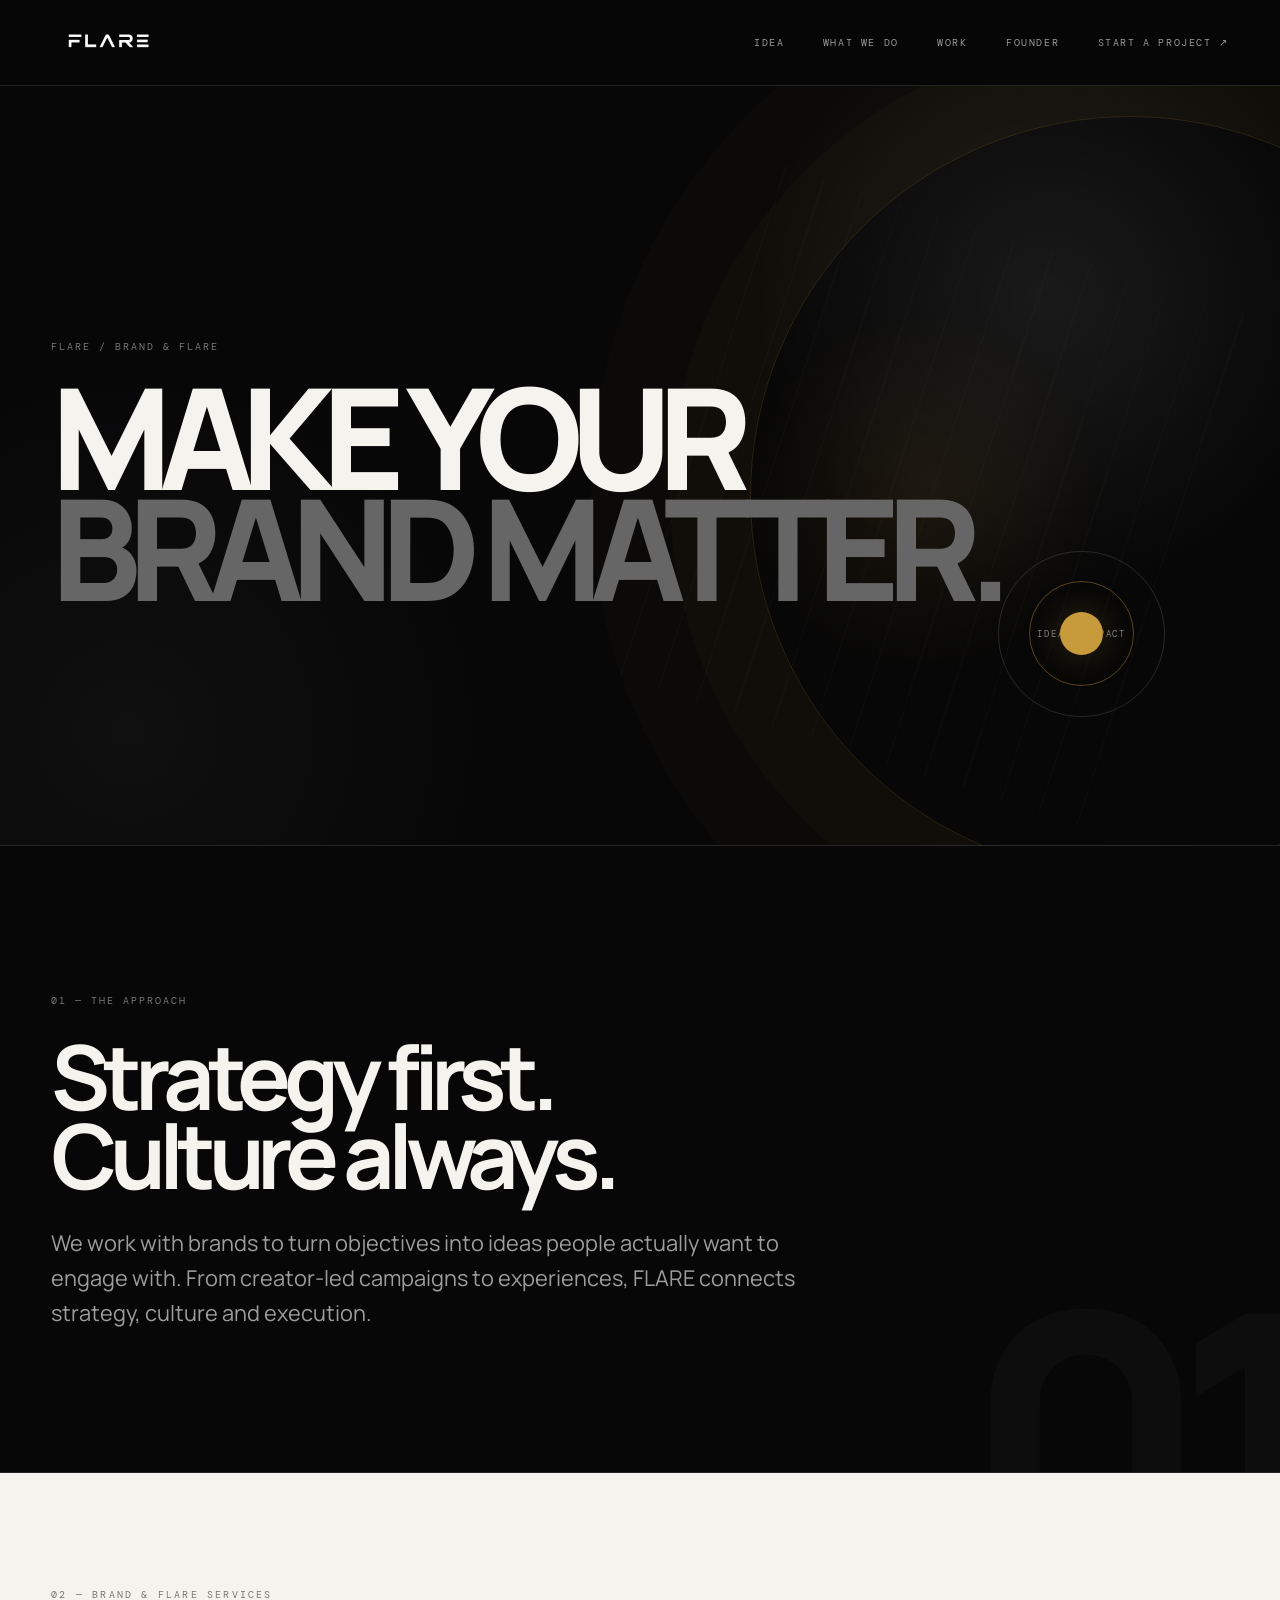
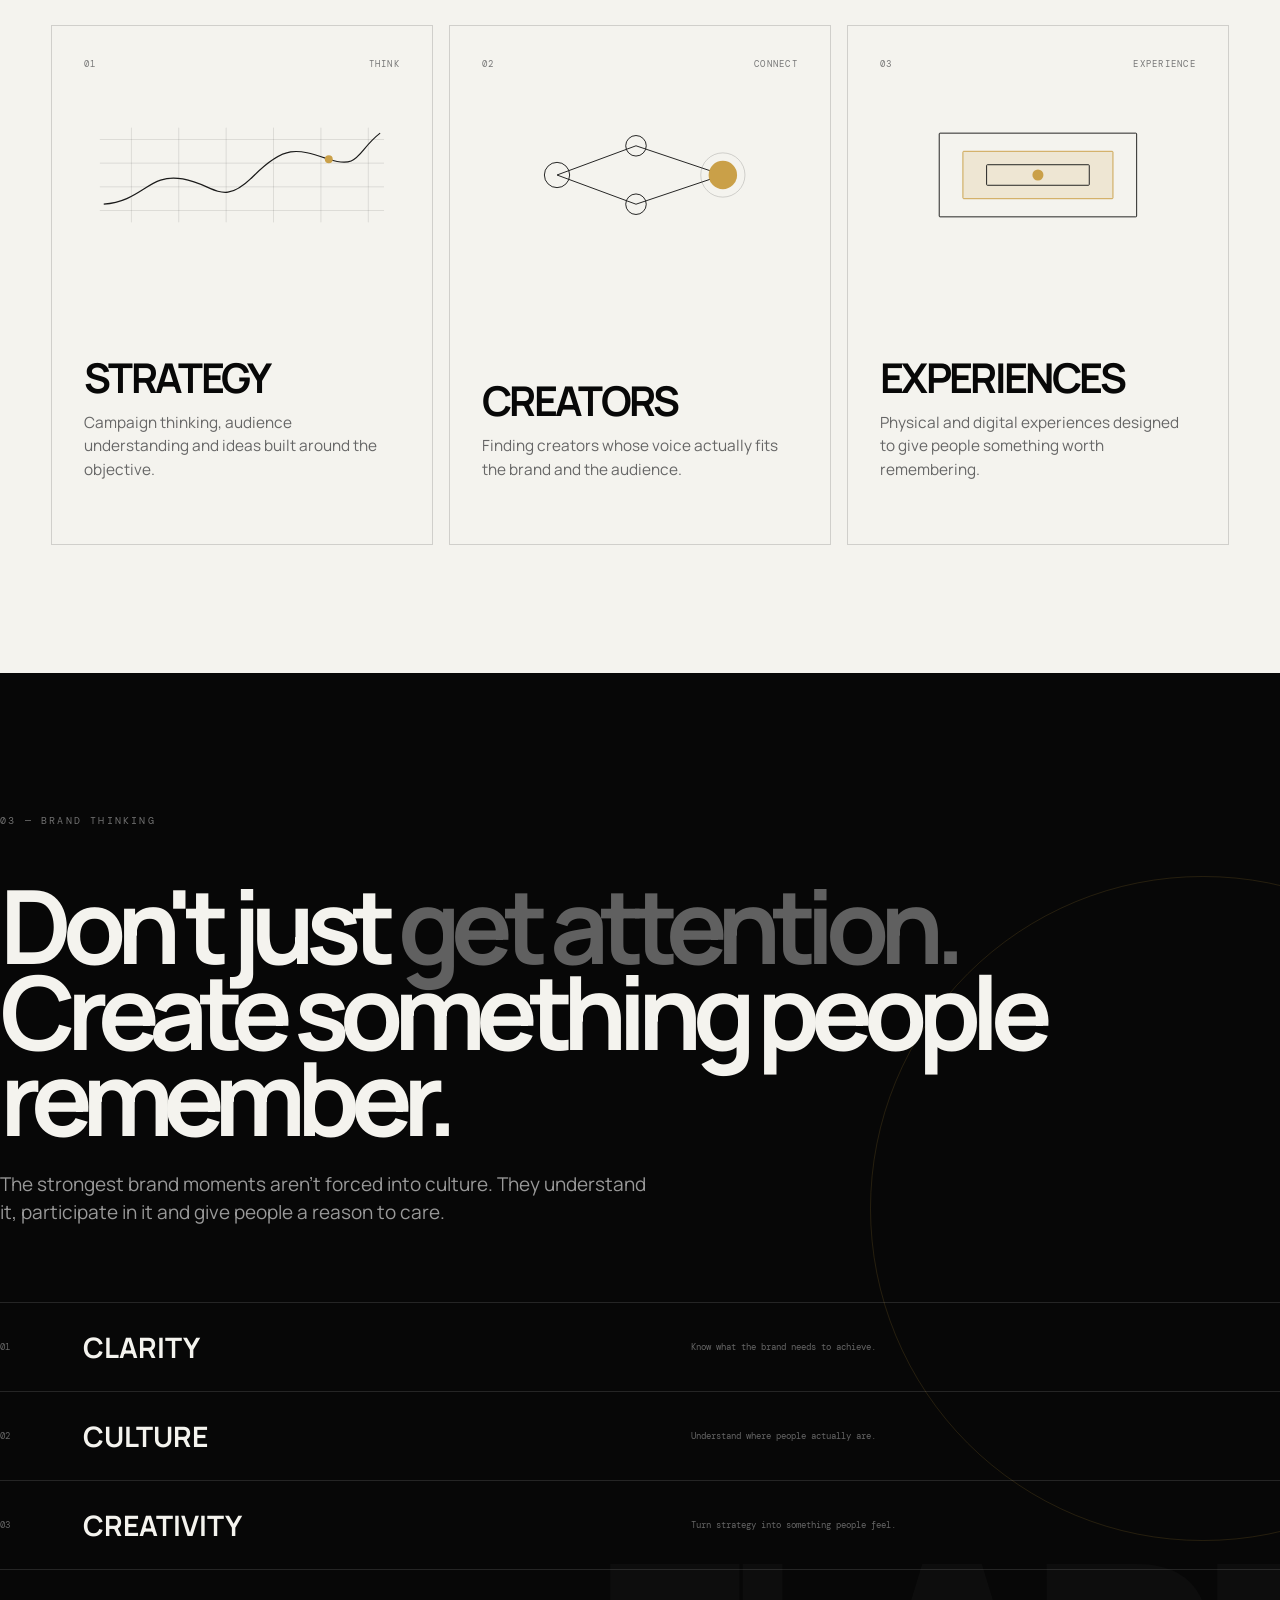
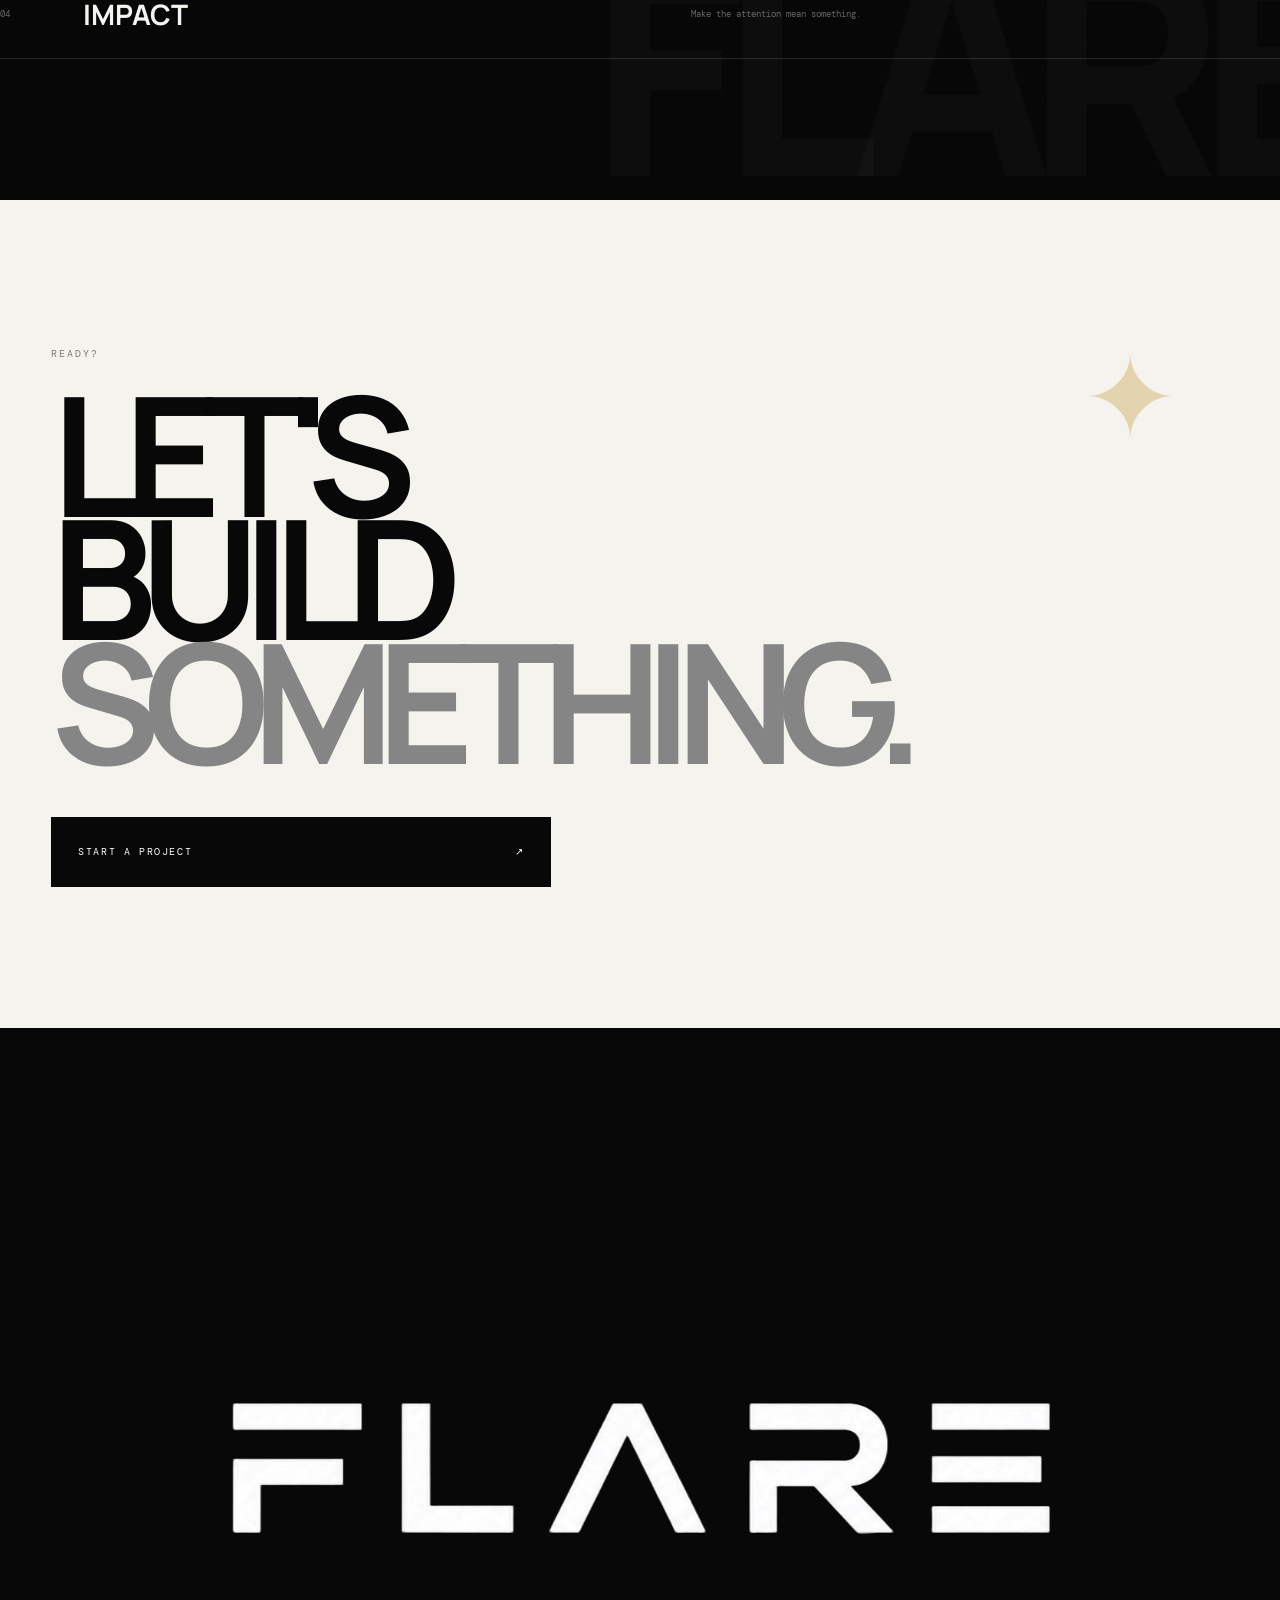
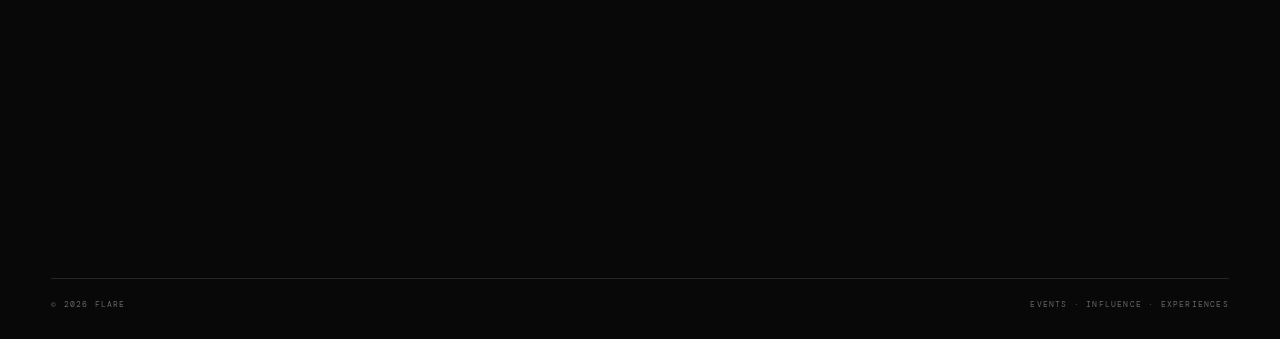
==== brand.html @ 60e5b83e "Update brand.html" ====
<!DOCTYPE html>
<html lang="en">

<head>

  <meta charset="UTF-8">

  <meta
    name="viewport"
    content="width=device-width, initial-scale=1.0, viewport-fit=cover"
  >

  <title>FLARE — Brand & FLARE Experiences</title>

  <meta
    name="description"
    content="FLARE creates brand strategy, creator partnerships and experiences that connect brands with people and culture."
  >

  <meta name="robots" content="index, follow">

  <meta
    name="theme-color"
    content="#080808"
  >

  <link
    rel="canonical"
    href="https://flareevents.in/brand.html"
  >

  <link
    rel="icon"
    type="image/png"
    href="favicon.png"
  >


  <!-- =========================
       FONTS
  ========================== -->

  <link
    rel="preconnect"
    href="https://fonts.googleapis.com"
  >

  <link
    rel="preconnect"
    href="https://fonts.gstatic.com"
    crossorigin
  >

  <link
    href="https://fonts.googleapis.com/css2?family=DM+Mono:wght@300;400;500&family=Manrope:wght@400;500;600;700;800&display=swap"
    rel="stylesheet"
  >

  <link
    rel="stylesheet"
    href="style.css"
  >


  <!-- =========================
       SEO / SOCIAL
  ========================== -->

  <meta
    property="og:type"
    content="website"
  >

  <meta
    property="og:url"
    content="https://flareevents.in/brand.html"
  >

  <meta
    property="og:title"
    content="FLARE — Brand & FLARE Experiences"
  >

  <meta
    property="og:description"
    content="FLARE creates brand strategy, creator partnerships and experiences that connect brands with people and culture."
  >

  <meta
    property="og:image"
    content="https://flareevents.in/social-share.jpeg"
  >

  <meta
    property="og:image:width"
    content="1200"
  >

  <meta
    property="og:image:height"
    content="630"
  >

  <meta
    property="og:site_name"
    content="FLARE"
  >

  <meta
    name="twitter:card"
    content="summary_large_image"
  >

  <meta
    name="twitter:title"
    content="FLARE — Brand & FLARE Experiences"
  >

  <meta
    name="twitter:description"
    content="FLARE creates brand strategy, creator partnerships and experiences that connect brands with people and culture."
  >

  <meta
    name="twitter:image"
    content="https://flareevents.in/social-share.jpeg"
  >


  <!-- =========================
       LOADER
  ========================== -->

  <style>

    .flare-page-loader {
      position: fixed;
      inset: 0;
      z-index: 999999;
      display: grid;
      place-items: center;
      background: #050505;
      pointer-events: none;
      animation:
        flareLoaderOut
        1s
        1.25s
        cubic-bezier(.77,0,.18,1)
        forwards;
    }

    .flare-page-loader img {
      width: min(430px,58vw);
      height: auto;
      display: block;
      opacity: 0;
      transform: translateY(24px) scale(.96);
      animation:
        flareLogoIn
        .8s
        .12s
        cubic-bezier(.2,.75,.2,1)
        forwards;
    }

    .flare-loader-line {
      position: absolute;
      left: 50%;
      bottom: 13%;
      width: min(260px,42vw);
      height: 1px;
      background: rgba(255,255,255,.12);
      overflow: hidden;
      transform: translateX(-50%);
    }

    .flare-loader-line::after {
      content: "";
      display: block;
      width: 100%;
      height: 100%;
      background: #c79a3b;
      transform: translateX(-100%);
      animation:
        flareLoaderLine
        1s
        .2s
        cubic-bezier(.7,0,.2,1)
        forwards;
    }

    @keyframes flareLogoIn {
      to {
        opacity: 1;
        transform: none;
      }
    }

    @keyframes flareLoaderLine {
      to {
        transform: translateX(0);
      }
    }

    @keyframes flareLoaderOut {
      to {
        transform: translateY(-100%);
        visibility: hidden;
      }
    }

  </style>


  <!-- =========================================================
       FLARE MASTER MOBILE MENU
       Same system as index.html
  ========================================================== -->

  <style>

    @media (max-width: 900px) {


      /* =========================
         HEADER
      ========================== */

      .site-header {

        height: 86px !important;

        padding:
          0 30px !important;

        background:
          rgba(5,5,5,.97) !important;

        border-bottom:
          1px solid rgba(255,255,255,.14) !important;

        z-index: 10000 !important;

      }


      .brand-logo {

        position: relative !important;

        z-index: 10002 !important;

      }


      .brand-logo img {

        width: 124px !important;

        height: auto !important;

        display: block !important;

      }


      /* =========================
         ROUND MENU BUTTON
      ========================== */

      .menu-button {

        position: relative !important;

        display: flex !important;

        width: 58px !important;

        height: 58px !important;

        min-width: 58px !important;

        min-height: 58px !important;

        padding: 0 !important;

        align-items: center !important;

        justify-content: center !important;

        border:
          1px solid rgba(255,255,255,.38) !important;

        border-radius: 50% !important;

        background: transparent !important;

        color: #fff !important;

        cursor: pointer !important;

        z-index: 10003 !important;

      }


      .menu-button span {

        position: absolute !important;

        left: 50% !important;

        top: 50% !important;

        width: 24px !important;

        height: 1px !important;

        margin: 0 !important;

        background: #f7f7f5 !important;

        transform:
          translate(-50%,-50%) !important;

        transition:
          transform .4s cubic-bezier(.77,0,.18,1),
          opacity .25s ease !important;

      }


      .menu-button span:first-child {

        margin-top: -4px !important;

      }


      .menu-button span:last-child {

        margin-top: 4px !important;

      }


      /* =========================
         MENU → X
      ========================== */

      .menu-button.active span:first-child {

        margin-top: 0 !important;

        transform:
          translate(-50%,-50%)
          rotate(45deg) !important;

      }


      .menu-button.active span:last-child {

        margin-top: 0 !important;

        transform:
          translate(-50%,-50%)
          rotate(-45deg) !important;

      }


      /* =========================
         FULL SCREEN MENU
      ========================== */

      .mobile-menu {

        position: fixed !important;

        inset: 0 !important;

        width: 100% !important;

        height: 100dvh !important;

        min-height: 100vh !important;

        display: block !important;

        visibility: hidden !important;

        opacity: 0 !important;

        pointer-events: none !important;

        background: #050505 !important;

        z-index: 9999 !important;

        overflow-y: auto !important;

        overflow-x: hidden !important;

        transform:
          translateY(-18px) !important;

        transition:
          opacity .45s ease,
          transform .55s cubic-bezier(.77,0,.18,1),
          visibility .45s ease !important;

      }


      .mobile-menu.active {

        visibility: visible !important;

        opacity: 1 !important;

        pointer-events: auto !important;

        transform: translateY(0) !important;

      }


      /* =========================
         MENU INNER
      ========================== */

      .mobile-menu-inner {

        position: relative !important;

        width: 100% !important;

        min-height: 100dvh !important;

        padding:
          155px
          30px
          36px !important;

        display: flex !important;

        flex-direction: column !important;

        box-sizing: border-box !important;

      }


      /* =========================
         MENU LABEL
      ========================== */

      .menu-label {

        display: block !important;

        margin-bottom: 52px !important;

        font-family:
          "DM Mono",
          monospace !important;

        font-size: 12px !important;

        font-weight: 400 !important;

        letter-spacing: .25em !important;

        text-transform: uppercase !important;

        color: #6e6e6b !important;

      }


      /* =========================
         MENU LINKS
      ========================== */

      .mobile-navigation {

        display: flex !important;

        flex-direction: column !important;

        width: 100% !important;

        margin: 0 !important;

        padding: 0 !important;

      }


      .mobile-navigation a {

        position: relative !important;

        width: 100% !important;

        min-height: 104px !important;

        padding:
          18px 0 !important;

        display: flex !important;

        align-items: center !important;

        justify-content: space-between !important;

        box-sizing: border-box !important;

        border-top:
          1px solid rgba(255,255,255,.12) !important;

        color: #f7f7f5 !important;

        text-decoration: none !important;

        overflow: hidden !important;

        opacity: 0;

        transform: translateY(25px);

      }


      .mobile-navigation a:last-child {

        border-bottom:
          1px solid rgba(255,255,255,.12) !important;

      }


      .mobile-navigation a span {

        display: block !important;

        max-width:
          calc(100% - 55px) !important;

        font-family:
          "Manrope",
          sans-serif !important;

        font-size:
          clamp(34px,9.5vw,54px) !important;

        line-height: .98 !important;

        font-weight: 500 !important;

        letter-spacing: -.055em !important;

        white-space: nowrap !important;

        color: #f4f4f2 !important;

        transition:
          transform .3s ease,
          color .3s ease !important;

      }


      .mobile-navigation a small {

        display: block !important;

        flex-shrink: 0 !important;

        margin-left: 15px !important;

        font-family:
          "DM Mono",
          monospace !important;

        font-size: 12px !important;

        letter-spacing: .12em !important;

        color: #656562 !important;

        transition:
          color .3s ease !important;

      }


      .mobile-navigation a:hover span {

        transform: translateX(8px);

      }


      .mobile-navigation a:hover small {

        color: #c79a3b !important;

      }


      /* =========================
         STAGGER
      ========================== */

      .mobile-menu.active
      .mobile-navigation a {

        opacity: 1;

        transform: none;

      }


      .mobile-menu.active
      .mobile-navigation a:nth-child(1) {

        transition:
          opacity .45s .08s ease,
          transform .55s .08s cubic-bezier(.2,.8,.2,1);

      }


      .mobile-menu.active
      .mobile-navigation a:nth-child(2) {

        transition:
          opacity .45s .13s ease,
          transform .55s .13s cubic-bezier(.2,.8,.2,1);

      }


      .mobile-menu.active
      .mobile-navigation a:nth-child(3) {

        transition:
          opacity .45s .18s ease,
          transform .55s .18s cubic-bezier(.2,.8,.2,1);

      }


      .mobile-menu.active
      .mobile-navigation a:nth-child(4) {

        transition:
          opacity .45s .23s ease,
          transform .55s .23s cubic-bezier(.2,.8,.2,1);

      }


      .mobile-menu.active
      .mobile-navigation a:nth-child(5) {

        transition:
          opacity .45s .28s ease,
          transform .55s .28s cubic-bezier(.2,.8,.2,1);

      }


      /* =========================
         SOCIALS
      ========================== */

      .menu-socials {

        margin-top: auto !important;

        padding-top: 48px !important;

        display: flex !important;

        flex-wrap: wrap !important;

        gap: 28px !important;

        animation: none;

      }


      .mobile-menu.active .menu-socials {

        animation:
          menuSocialIn
          .6s
          .38s
          cubic-bezier(.2,.8,.2,1)
          both;

      }


      .menu-socials a {

        font-family:
          "DM Mono",
          monospace !important;

        font-size: 11px !important;

        line-height: 1 !important;

        letter-spacing: .18em !important;

        text-transform: uppercase !important;

        color: #777773 !important;

        text-decoration: none !important;

      }


      .menu-socials a:hover {

        color: #f7f7f5 !important;

      }


      /* =========================
         BODY LOCK
      ========================== */

      body.menu-open {

        overflow: hidden !important;

        touch-action: none !important;

      }


      @keyframes menuSocialIn {

        from {

          opacity: 0;

          transform: translateY(15px);

        }

        to {

          opacity: 1;

          transform: none;

        }

      }

    }


    /* =========================
       SMALL PHONES
    ========================== */

    @media (max-width: 600px) {

      .site-header {

        height: 82px !important;

        padding:
          0 22px !important;

      }


      .brand-logo img {

        width: 112px !important;

      }


      .menu-button {

        width: 54px !important;

        height: 54px !important;

        min-width: 54px !important;

        min-height: 54px !important;

      }


      .mobile-menu-inner {

        padding:
          137px
          22px
          28px !important;

      }


      .menu-label {

        margin-bottom: 38px !important;

        font-size: 10px !important;

        letter-spacing: .22em !important;

      }


      .mobile-navigation a {

        min-height: 91px !important;

        padding:
          15px 0 !important;

      }


      .mobile-navigation a span {

        font-size:
          clamp(30px,8.9vw,43px) !important;

        letter-spacing: -.06em !important;

      }


      .mobile-navigation a small {

        font-size: 10px !important;

      }


      .menu-socials {

        gap: 20px !important;

        padding-top: 36px !important;

      }


      .menu-socials a {

        font-size: 9px !important;

        letter-spacing: .14em !important;

      }

    }


    /* =========================
       VERY SMALL PHONES
    ========================== */

    @media (max-width: 380px) {

      .mobile-menu-inner {

        padding-top: 125px !important;

      }


      .menu-label {

        margin-bottom: 28px !important;

      }


      .mobile-navigation a {

        min-height: 80px !important;

      }


      .mobile-navigation a span {

        font-size: 29px !important;

      }

    }

  </style>


  <!-- =========================
       BRAND PAGE GRAPHICS
  ========================== -->

  <style>

    .brand-page {

      --brand-gold: #c79a3b;
      --brand-paper: #f3f2ee;
      --brand-ink: #080808;

    }


    .brand-page .page-hero {

      position: relative;

      min-height:
        min(760px,calc(100vh - 92px));

      display: flex;

      flex-direction: column;

      justify-content: center;

      overflow: hidden;

      isolation: isolate;

    }


    .brand-page .page-hero::before {

      content: "";

      position: absolute;

      width:
        min(62vw,760px);

      height:
        min(62vw,760px);

      right: -18%;

      top: 4%;

      border:
        1px solid rgba(199,154,59,.18);

      border-radius: 50%;

      box-shadow:
        0 0 0 80px rgba(199,154,59,.025),
        0 0 0 160px rgba(199,154,59,.018);

      animation:
        brandOrbit
        14s
        linear
        infinite;

      z-index: -2;

    }


    .brand-page .page-hero::after {

      content: "";

      position: absolute;

      width: 42vw;

      height: 42vw;

      right: 7%;

      top: 18%;

      background:
        radial-gradient(
          circle at 50% 50%,
          rgba(199,154,59,.14),
          transparent 48%
        ),
        repeating-linear-gradient(
          90deg,
          transparent 0 38px,
          rgba(255,255,255,.025) 39px 40px
        );

      opacity: .7;

      transform: rotate(18deg);

      z-index: -3;

    }


    .brand-page .page-hero h1 {

      position: relative;

      z-index: 2;

      max-width: 12ch;

    }


    .brand-hero-mark {

      position: absolute;

      right:
        clamp(35px,9vw,150px);

      bottom:
        clamp(55px,10vw,130px);

      width:
        clamp(110px,13vw,190px);

      aspect-ratio: 1;

      display: grid;

      place-items: center;

      border:
        1px solid rgba(255,255,255,.13);

      border-radius: 50%;

      color:
        rgba(255,255,255,.48);

      font-family:
        "DM Mono",
        monospace;

      font-size: 9px;

      letter-spacing: .2em;

      text-transform: uppercase;

      animation:
        brandFloat
        5s
        ease-in-out
        infinite;

    }


    .brand-hero-mark::before,
    .brand-hero-mark::after {

      content: "";

      position: absolute;

      border:
        1px solid rgba(199,154,59,.42);

      border-radius: 50%;

    }


    .brand-hero-mark::before {

      inset: 18%;

    }


    .brand-hero-mark::after {

      inset: 37%;

      background:
        var(--brand-gold);

      border: 0;

      box-shadow:
        0 0 35px rgba(199,154,59,.25);

    }


    .brand-page .page-copy {

      position: relative;

      overflow: hidden;

    }


    .brand-page .page-copy::after {

      content: "01";

      position: absolute;

      right: -2vw;

      bottom: -7vw;

      font-size:
        clamp(180px,28vw,430px);

      line-height: .7;

      font-weight: 800;

      letter-spacing: -.09em;

      color:
        rgba(255,255,255,.025);

      pointer-events: none;

    }


    .brand-page .service-cards {

      align-items: stretch;

    }


    .brand-page .service-card {

      min-width: 0;

      min-height: 520px;

      overflow: hidden;

      container-type: inline-size;

      isolation: isolate;

      transition:
        transform .55s cubic-bezier(.2,.75,.2,1),
        box-shadow .55s ease;

    }


    .brand-page .service-card:hover {

      box-shadow:
        0 24px 60px rgba(0,0,0,.08);

    }


    .brand-page .service-card h3 {

      margin-top: auto;

      margin-bottom: 15px;

      max-width: 100%;

      font-size:
        clamp(2rem,13cqw,3.6rem);

      line-height: .9;

      letter-spacing: -.065em;

      white-space: nowrap;

    }


    .brand-page .service-card p {

      max-width: 34rem;

    }


    .service-art {

      position: relative;

      height: 150px;

      margin: 30px 0 20px;

      display: flex;

      align-items: center;

      justify-content: center;

      opacity: .92;

      transition:
        transform .6s cubic-bezier(.2,.75,.2,1);

    }


    .service-card:hover .service-art {

      transform:
        translateY(-7px)
        scale(1.03);

    }


    .service-art svg {

      width: 100%;

      height: 100%;

      overflow: visible;

    }


    .strategy-graphic .line {

      fill: none;

      stroke: currentColor;

      stroke-width: 1.2;

      vector-effect:
        non-scaling-stroke;

    }


    .strategy-graphic .accent {

      fill:
        var(--brand-gold);

      stroke: none;

    }


    .strategy-graphic .grid {

      stroke:
        rgba(0,0,0,.14);

      stroke-width: 1;

    }


    .creator-graphic circle,
    .creator-graphic line {

      fill: none;

      stroke: currentColor;

      stroke-width: 1.2;

    }


    .creator-graphic .node {

      fill:
        var(--brand-gold);

      stroke: none;

    }


    .creator-graphic .pulse {

      animation:
        nodePulse
        2.8s
        ease-in-out
        infinite;

      transform-origin: center;

    }


    .experience-graphic rect {

      fill: none;

      stroke: currentColor;

      stroke-width: 1.2;

    }


    .experience-graphic .fill {

      fill:
        rgba(199,154,59,.16);

      stroke:
        var(--brand-gold);

    }


    .experience-graphic .center {

      fill:
        var(--brand-gold);

      stroke: none;

      animation:
        experiencePulse
        2.6s
        ease-in-out
        infinite;

      transform-origin: center;

    }


    .brand-page .brand-philosophy {

      position: relative;

      overflow: hidden;

      padding-top:
        clamp(100px,11vw,160px);

      padding-bottom:
        clamp(100px,11vw,160px);

    }


    .brand-page .brand-philosophy::before {

      content: "";

      position: absolute;

      width: 52vw;

      height: 52vw;

      max-width: 720px;

      max-height: 720px;

      right: -20%;

      top: 18%;

      border:
        1px solid rgba(199,154,59,.16);

      border-radius: 50%;

      animation:
        brandOrbitReverse
        18s
        linear
        infinite;

      pointer-events: none;

    }


    .brand-page .brand-philosophy::after {

      content: "FLARE";

      position: absolute;

      right: -5vw;

      bottom: -5vw;

      font-size:
        clamp(130px,23vw,340px);

      font-weight: 800;

      letter-spacing: -.09em;

      color:
        rgba(255,255,255,.025);

      pointer-events: none;

    }


    .brand-page .big-cta {

      position: relative;

      overflow: hidden;

    }


    .brand-page .big-cta::before {

      content: "✦";

      position: absolute;

      right: 8%;

      top: 14%;

      font-size:
        clamp(70px,9vw,130px);

      color:
        var(--brand-gold);

      opacity: .35;

      animation:
        brandFloat
        4s
        ease-in-out
        infinite;

    }


    @keyframes brandOrbit {

      to {
        transform: rotate(360deg);
      }

    }


    @keyframes brandOrbitReverse {

      to {
        transform: rotate(-360deg);
      }

    }


    @keyframes brandFloat {

      0%,100% {
        transform: translateY(0);
      }

      50% {
        transform: translateY(-12px);
      }

    }


    @keyframes nodePulse {

      0%,100% {
        transform: scale(1);
        opacity: .8;
      }

      50% {
        transform: scale(1.35);
        opacity: 1;
      }

    }


    @keyframes experiencePulse {

      0%,100% {
        transform: scale(1);
        opacity: .75;
      }

      50% {
        transform: scale(1.2);
        opacity: 1;
      }

    }


    @media (max-width: 900px) {

      .brand-page .page-hero {

        min-height: 620px;

      }


      .brand-hero-mark {

        right: 7vw;

        bottom: 8vw;

      }


      .brand-page .service-card {

        min-height: 440px;

      }


      .brand-page .service-card h3 {

        font-size:
          clamp(2.15rem,12cqw,3.3rem);

      }

    }


    @media (max-width: 600px) {

      .brand-page .page-hero {

        min-height: 560px;

      }


      .brand-page .page-hero h1 {

        max-width: 10ch;

      }


      .brand-hero-mark {

        width: 105px;

        right: 20px;

        bottom: 42px;

      }


      .service-art {

        height: 120px;

        margin: 20px 0 15px;

      }


      .brand-page .service-card {

        min-height: 390px;

      }


      .brand-page .service-card h3 {

        font-size:
          clamp(2.3rem,15cqw,3.2rem);

      }

    }

  </style>


  <script type="application/ld+json">

  {
    "@context":"https://schema.org",
    "@type":"WebPage",
    "name":"FLARE — Brand & FLARE Experiences",
    "url":"https://flareevents.in/brand.html",
    "description":"FLARE creates brand strategy, creator partnerships and experiences that connect brands with people and culture."
  }

  </script>

</head>


<body>


  <!-- =========================
       LOADER
  ========================== -->

  <div
    class="flare-page-loader"
    aria-hidden="true"
  >

    <img
      src="flare-logo.png"
      alt=""
    >

    <div class="flare-loader-line"></div>

  </div>


  <!-- =========================
       HEADER
  ========================== -->

  <header class="site-header">


    <a
      href="index.html"
      class="brand-logo"
      aria-label="FLARE Home"
    >

      <img
        src="flare-logo.png"
        alt="FLARE"
      >

    </a>


    <nav
      class="desktop-nav"
      aria-label="Main navigation"
    >

      <a href="index.html#idea">
        IDEA
      </a>

      <a href="index.html#services">
        WHAT WE DO
      </a>

      <a href="index.html#work">
        WORK
      </a>

      <a href="founder.html">
        FOUNDER
      </a>

      <a href="contact.html">
        START A PROJECT ↗
      </a>

    </nav>


    <!-- MOBILE BUTTON -->

    <button
      class="menu-button"
      id="menuToggle"
      type="button"
      aria-label="Open menu"
      aria-expanded="false"
      aria-controls="mobileMenu"
    >

      <span></span>
      <span></span>

    </button>

  </header>


  <!-- =========================
       MOBILE MENU
  ========================== -->

  <div
    class="mobile-menu"
    id="mobileMenu"
    aria-hidden="true"
  >

    <div class="mobile-menu-inner">


      <div class="menu-label">
        MENU / 001
      </div>


      <nav
        class="mobile-navigation"
        aria-label="Mobile navigation"
      >


        <a href="index.html#idea">

          <span>
            THE IDEA
          </span>

          <small>
            01
          </small>

        </a>


        <a href="index.html#services">

          <span>
            WHAT WE DO
          </span>

          <small>
            02
          </small>

        </a>


        <a href="index.html#work">

          <span>
            SELECTED WORK
          </span>

          <small>
            03
          </small>

        </a>


        <a href="founder.html">

          <span>
            FOUNDER
          </span>

          <small>
            04
          </small>

        </a>


        <a href="contact.html">

          <span>
            START A PROJECT
          </span>

          <small>
            05
          </small>

        </a>


      </nav>


      <div class="menu-socials">


        <a
          href="https://www.instagram.com/weareflare.in/"
          target="_blank"
          rel="noopener noreferrer"
        >
          INSTAGRAM ↗
        </a>


        <a
          href="https://www.facebook.com/share/17yEoZoNkn/"
          target="_blank"
          rel="noopener noreferrer"
        >
          FACEBOOK ↗
        </a>


        <a
          href="https://www.linkedin.com/company/flare-events-india/"
          target="_blank"
          rel="noopener noreferrer"
        >
          LINKEDIN ↗
        </a>


      </div>


    </div>

  </div>


  <!-- =========================
       MAIN
  ========================== -->

  <main class="inner-page brand-page">


    <!-- =========================
         HERO
    ========================== -->

    <section class="page-hero">

      <span class="eyebrow reveal">
        FLARE / BRAND & FLARE
      </span>


      <h1 class="reveal delay-1">

        MAKE YOUR

        <br>

        <span>
          BRAND MATTER.
        </span>

      </h1>


      <div
        class="brand-hero-mark"
        aria-hidden="true"
      >

        <span>
          IDEA → IMPACT
        </span>

      </div>

    </section>


    <!-- =========================
         APPROACH
    ========================== -->

    <section class="page-copy">


      <div class="page-copy-inner">


        <span class="eyebrow reveal">

          01 — THE APPROACH

        </span>


        <h2 class="reveal delay-1">

          Strategy first.

          <br>

          Culture always.

        </h2>


        <p class="reveal delay-2">

          We work with brands to turn objectives into ideas people
          actually want to engage with. From creator-led campaigns
          to experiences, FLARE connects strategy, culture and execution.

        </p>


      </div>

    </section>


    <!-- =========================
         SERVICES
    ========================== -->

    <section
      class="services section-light"
      id="brand-services"
    >


      <div class="section-number dark-number reveal">

        02 — BRAND & FLARE SERVICES

      </div>


      <div class="service-cards">


        <!-- STRATEGY -->

        <article class="service-card reveal">


          <div class="card-top">

            <span>
              01
            </span>

            <span>
              THINK
            </span>

          </div>


          <div
            class="service-art strategy-graphic"
            aria-hidden="true"
          >

            <svg viewBox="0 0 400 150">

              <path
                class="grid"
                d="M20 120H380M20 90H380M20 60H380M20 30H380"
              />

              <path
                class="grid"
                d="M60 15V135M120 15V135M180 15V135M240 15V135M300 15V135M360 15V135"
              />

              <path
                class="line"
                d="M25 112 C75 108, 82 72, 125 80 S175 116, 215 76 S270 42, 310 55 S345 45, 375 22"
              />

              <circle
                class="accent"
                cx="310"
                cy="55"
                r="5"
              />

            </svg>

          </div>


          <h3>
            STRATEGY
          </h3>


          <p>

            Campaign thinking, audience understanding and ideas
            built around the objective.

          </p>


        </article>


        <!-- CREATORS -->

        <article class="service-card reveal delay-1">


          <div class="card-top">

            <span>
              02
            </span>

            <span>
              CONNECT
            </span>

          </div>


          <div
            class="service-art creator-graphic"
            aria-hidden="true"
          >

            <svg viewBox="0 0 400 150">

              <line
                x1="95"
                y1="75"
                x2="195"
                y2="38"
              />

              <line
                x1="95"
                y1="75"
                x2="195"
                y2="112"
              />

              <line
                x1="195"
                y1="38"
                x2="305"
                y2="75"
              />

              <line
                x1="195"
                y1="112"
                x2="305"
                y2="75"
              />

              <circle
                cx="95"
                cy="75"
                r="16"
              />

              <circle
                cx="195"
                cy="38"
                r="13"
              />

              <circle
                cx="195"
                cy="112"
                r="13"
              />

              <circle
                class="node pulse"
                cx="305"
                cy="75"
                r="18"
              />

              <circle
                cx="305"
                cy="75"
                r="28"
                opacity=".18"
              />

            </svg>

          </div>


          <h3>
            CREATORS
          </h3>


          <p>

            Finding creators whose voice actually fits the brand
            and the audience.

          </p>


        </article>


        <!-- EXPERIENCES -->

        <article class="service-card reveal delay-2">


          <div class="card-top">

            <span>
              03
            </span>

            <span>
              EXPERIENCE
            </span>

          </div>


          <div
            class="service-art experience-graphic"
            aria-hidden="true"
          >

            <svg viewBox="0 0 400 150">

              <rect
                x="75"
                y="22"
                width="250"
                height="106"
                rx="1"
              />

              <rect
                class="fill"
                x="105"
                y="45"
                width="190"
                height="60"
                rx="1"
              />

              <rect
                x="135"
                y="62"
                width="130"
                height="26"
                rx="1"
              />

              <circle
                class="center"
                cx="200"
                cy="75"
                r="7"
              />

            </svg>

          </div>


          <h3>
            EXPERIENCES
          </h3>


          <p>

            Physical and digital experiences designed to give
            people something worth remembering.

          </p>


        </article>


      </div>

    </section>


    <!-- =========================
         BRAND THINKING
    ========================== -->

    <section
      class="section-dark brand-philosophy"
    >


      <div class="section-number reveal">

        03 — BRAND THINKING

      </div>


      <div class="principles-heading reveal">


        <h2>

          Don't just

          <span>
            get attention.
          </span>

          Create something people remember.

        </h2>


        <p>

          The strongest brand moments aren't forced into culture.
          They understand it, participate in it and give people
          a reason to care.

        </p>


      </div>


      <div class="principle-list">


        <div class="reveal">

          <span>
            01
          </span>

          <strong>
            CLARITY
          </strong>

          <small>
            Know what the brand needs to achieve.
          </small>

        </div>


        <div class="reveal">

          <span>
            02
          </span>

          <strong>
            CULTURE
          </strong>

          <small>
            Understand where people actually are.
          </small>

        </div>


        <div class="reveal">

          <span>
            03
          </span>

          <strong>
            CREATIVITY
          </strong>

          <small>
            Turn strategy into something people feel.
          </small>

        </div>


        <div class="reveal">

          <span>
            04
          </span>

          <strong>
            IMPACT
          </strong>

          <small>
            Make the attention mean something.
          </small>

        </div>


      </div>


    </section>


    <!-- =========================
         CTA
    ========================== -->

    <section class="big-cta">


      <div class="cta-inner">


        <div>

          <span class="eyebrow reveal">

            READY?

          </span>


          <h2 class="reveal delay-1">

            LET'S

            <br>

            BUILD

            <br>

            <span>
              SOMETHING.
            </span>

          </h2>

        </div>


        <a
          href="contact.html"
          class="cta-button reveal delay-2"
        >

          START A PROJECT

          <span>
            ↗
          </span>

        </a>


      </div>


    </section>


  </main>


  <!-- =========================
       FOOTER
  ========================== -->

  <footer class="footer">


    <img
      src="flare-logo.png"
      alt="FLARE"
    >


    <div class="footer-bottom">


      <span>
        © 2026 FLARE
      </span>


      <span>
        EVENTS · INFLUENCE · EXPERIENCES
      </span>


    </div>


  </footer>


  <!-- =========================
       MOBILE MENU JS
  ========================== -->

  <script>

    document.addEventListener(
      "DOMContentLoaded",
      function () {


        /* =========================================
           REVEALS
        ========================================= */

        const revealItems =
          document.querySelectorAll(
            ".reveal"
          );


        if (
          !("IntersectionObserver" in window)
        ) {

          revealItems.forEach(
            function (item) {

              item.classList.add(
                "visible"
              );

            }
          );

        } else {

          const revealObserver =
            new IntersectionObserver(
              function (
                entries,
                observer
              ) {

                entries.forEach(
                  function (entry) {

                    if (
                      entry.isIntersecting
                    ) {

                      entry.target.classList.add(
                        "visible"
                      );

                      observer.unobserve(
                        entry.target
                      );

                    }

                  }
                );

              },
              {
                threshold: .12,
                rootMargin:
                  "0px 0px -40px 0px"
              }
            );


          revealItems.forEach(
            function (item) {

              revealObserver.observe(
                item
              );

            }
          );

        }


        /* =========================================
           MOBILE MENU
        ========================================= */

        const menuToggle =
          document.getElementById(
            "menuToggle"
          );


        const mobileMenu =
          document.getElementById(
            "mobileMenu"
          );


        if (
          !menuToggle ||
          !mobileMenu
        ) {

          return;

        }


        const mobileLinks =
          mobileMenu.querySelectorAll(
            "a"
          );


        /* OPEN */

        function openMenu() {

          mobileMenu.classList.add(
            "active"
          );

          menuToggle.classList.add(
            "active"
          );

          document.body.classList.add(
            "menu-open"
          );

          mobileMenu.setAttribute(
            "aria-hidden",
            "false"
          );

          menuToggle.setAttribute(
            "aria-expanded",
            "true"
          );

          menuToggle.setAttribute(
            "aria-label",
            "Close menu"
          );

        }


        /* CLOSE */

        function closeMenu() {

          mobileMenu.classList.remove(
            "active"
          );

          menuToggle.classList.remove(
            "active"
          );

          document.body.classList.remove(
            "menu-open"
          );

          mobileMenu.setAttribute(
            "aria-hidden",
            "true"
          );

          menuToggle.setAttribute(
            "aria-expanded",
            "false"
          );

          menuToggle.setAttribute(
            "aria-label",
            "Open menu"
          );

        }


        /* TOGGLE */

        menuToggle.addEventListener(
          "click",
          function () {

            if (
              mobileMenu.classList.contains(
                "active"
              )
            ) {

              closeMenu();

            } else {

              openMenu();

            }

          }
        );


        /* CLOSE AFTER NAVIGATION */

        mobileLinks.forEach(
          function (link) {

            link.addEventListener(
              "click",
              function () {

                closeMenu();

              }
            );

          }
        );


        /* ESCAPE */

        document.addEventListener(
          "keydown",
          function (event) {

            if (
              event.key === "Escape"
            ) {

              closeMenu();

            }

          }
        );


        /* DESKTOP RESET */

        window.addEventListener(
          "resize",
          function () {

            if (
              window.innerWidth > 900
            ) {

              closeMenu();

            }

          }
        );


        /* PREVENT BACKGROUND TOUCH */

        document.addEventListener(
          "touchmove",
          function (event) {

            if (
              document.body.classList.contains(
                "menu-open"
              )
            ) {

              if (
                !event.target.closest(
                  ".mobile-menu"
                )
              ) {

                event.preventDefault();

              }

            }

          },
          {
            passive: false
          }
        );


      }
    );

  </script>


  <!-- Existing site JS -->

  <script src="script.js"></script>


</body>

</html>
---- style.css ----
/* =========================================================
   FLARE
   MASTER STYLESHEET
   Responsive / Premium / Mobile-first
========================================================= */


/* =========================================================
   ROOT
========================================================= */

:root {

  --black: #070707;
  --black-soft: #0d0d0d;
  --black-card: #121212;

  --white: #f4f3ee;
  --white-pure: #ffffff;

  --grey: #858585;
  --grey-light: #c8c7c2;
  --grey-dark: #555555;

  --line-dark: rgba(255,255,255,.12);
  --line-light: rgba(0,0,0,.14);

  --display: "Manrope", sans-serif;
  --mono: "DM Mono", monospace;

  --pad: clamp(20px, 4vw, 64px);

  --section-space: clamp(80px, 10vw, 150px);

  --ease: cubic-bezier(.2,.8,.2,1);
  --ease-menu: cubic-bezier(.77,0,.18,1);

}


/* =========================================================
   RESET
========================================================= */

*,
*::before,
*::after {

  box-sizing: border-box;

  margin: 0;
  padding: 0;

}

html {

  background: var(--black);

  scroll-behavior: smooth;

}

body {

  margin: 0;

  background: var(--black);

  color: var(--white);

  font-family: var(--display);

  overflow-x: hidden;

  -webkit-font-smoothing: antialiased;

  text-rendering: optimizeLegibility;

}

body.menu-open {

  overflow: hidden;

}

a {

  color: inherit;

  text-decoration: none;

}

button,
input,
textarea,
select {

  font: inherit;

}

button {

  border: 0;

}

img {

  display: block;

  max-width: 100%;

}

::selection {

  background: var(--white);

  color: var(--black);

}


/* =========================================================
   SCROLLBAR
========================================================= */

::-webkit-scrollbar {

  width: 7px;

}

::-webkit-scrollbar-track {

  background: #080808;

}

::-webkit-scrollbar-thumb {

  background: #444;

  border-radius: 20px;

}

::-webkit-scrollbar-thumb:hover {

  background: #777;

}


/* =========================================================
   CURSOR
========================================================= */

.cursor-dot {

  position: fixed;

  top: 0;
  left: 0;

  width: 12px;
  height: 12px;

  border: 1px solid rgba(255,255,255,.8);

  border-radius: 50%;

  pointer-events: none;

  z-index: 99999;

  transform:
    translate(-50%, -50%);

  mix-blend-mode: difference;

  transition:
    width .25s ease,
    height .25s ease,
    background .25s ease;

}

.cursor-dot.active {

  width: 44px;
  height: 44px;

  background: rgba(255,255,255,.12);

}


/* =========================================================
   HEADER
========================================================= */

.site-header {

  position: fixed;

  top: 0;
  left: 0;

  width: 100%;

  height: 86px;

  padding:
    0 var(--pad);

  display: flex;

  align-items: center;

  justify-content: space-between;

  z-index: 1000;

  background:
    rgba(7,7,7,.72);

  border-bottom:
    1px solid var(--line-dark);

  backdrop-filter:
    blur(22px);

  -webkit-backdrop-filter:
    blur(22px);

  transition:
    background .35s ease,
    height .35s ease;

}

.site-header:hover {

  background:
    rgba(7,7,7,.88);

}


/* LOGO */

.brand-logo {

  display: inline-flex;

  align-items: center;

  position: relative;

  z-index: 1100;

}

.brand-logo img {

  width:
    clamp(95px, 9vw, 145px);

  height: auto;

  transition:
    transform .4s var(--ease),
    opacity .3s ease;

}

.brand-logo:hover img {

  transform:
    translateY(-2px)
    scale(1.02);

  opacity: .85;

}


/* =========================================================
   DESKTOP NAV
========================================================= */

.desktop-nav {

  display: flex;

  align-items: center;

  gap:
    clamp(25px, 3vw, 48px);

}

.desktop-nav a {

  position: relative;

  font-family: var(--mono);

  font-size: 10px;

  letter-spacing: .16em;

  text-transform: uppercase;

  color: #999;

  transition:
    color .3s ease,
    transform .3s ease;

}

.desktop-nav a::after {

  content: "";

  position: absolute;

  left: 0;

  bottom: -8px;

  width: 100%;

  height: 1px;

  background: white;

  transform:
    scaleX(0);

  transform-origin: right;

  transition:
    transform .35s var(--ease);

}

.desktop-nav a:hover {

  color: white;

  transform:
    translateY(-2px);

}

.desktop-nav a:hover::after {

  transform:
    scaleX(1);

  transform-origin: left;

}


/* =========================================================
   MOBILE MENU BUTTON
========================================================= */

.menu-button {

  display: none;

  width: 48px;
  height: 48px;

  background: transparent;

  cursor: pointer;

  position: relative;

  z-index: 1100;

}

.menu-button span {

  display: block;

  width: 28px;

  height: 1px;

  background: white;

  margin: 7px auto;

  transition:
    transform .4s var(--ease),
    width .3s ease;

}

.menu-button:hover span:first-child {

  width: 34px;

}

.menu-button:hover span:last-child {

  width: 22px;

}

.menu-button.active span:first-child {

  transform:
    translateY(4px)
    rotate(45deg);

  width: 28px;

}

.menu-button.active span:last-child {

  transform:
    translateY(-4px)
    rotate(-45deg);

  width: 28px;

}


/* =========================================================
   MOBILE MENU
========================================================= */

.mobile-menu {

  position: fixed;

  inset: 0;

  z-index: 900;

  background:
    #090909;

  transform:
    translateY(-100%);

  transition:
    transform .7s var(--ease-menu);

  overflow-y: auto;

}

.mobile-menu.open {

  transform:
    translateY(0);

}

.mobile-menu-inner {

  min-height: 100%;

  padding:
    120px var(--pad) 45px;

  display: flex;

  flex-direction: column;

}

.menu-label {

  font-family: var(--mono);

  font-size: 10px;

  letter-spacing: .18em;

  color: #666;

  margin-bottom: 30px;

}

.mobile-navigation {

  display: flex;

  flex-direction: column;

}

.mobile-navigation a {

  display: flex;

  align-items: center;

  justify-content: space-between;

  padding: 18px 0;

  border-bottom:
    1px solid var(--line-dark);

  font-size:
    clamp(30px, 8vw, 62px);

  font-weight: 700;

  letter-spacing: -.055em;

  transition:
    padding-left .35s var(--ease),
    color .3s ease;

}

.mobile-navigation a:hover {

  padding-left: 12px;

  color: #aaa;

}

.mobile-navigation small {

  font-family: var(--mono);

  font-size: 9px;

  letter-spacing: .15em;

  color: #666;

}

.menu-socials {

  display: flex;

  flex-wrap: wrap;

  gap: 20px;

  margin-top: auto;

  padding-top: 55px;

}

.menu-socials a {

  font-family: var(--mono);

  font-size: 10px;

  letter-spacing: .12em;

  color: #999;

}


/* =========================================================
   GENERAL
========================================================= */

.section-dark {

  background:
    var(--black);

  color:
    var(--white);

}

.section-light {

  background:
    var(--white);

  color:
    #080808;

}

.section-number {

  font-family: var(--mono);

  font-size: 10px;

  letter-spacing: .22em;

  text-transform: uppercase;

  color: #707070;

}

.dark-number {

  color: #777;

}

.eyebrow {

  font-family: var(--mono);

  font-size: 10px;

  letter-spacing: .2em;

  text-transform: uppercase;

  color: #777;

}


/* =========================================================
   HERO
========================================================= */

.hero {

  min-height:
    100svh;

  position: relative;

  display: flex;

  flex-direction: column;

  justify-content: center;

  padding:
    150px var(--pad) 80px;

  overflow: hidden;

  background:

    radial-gradient(
      circle at 78% 23%,
      rgba(255,255,255,.09),
      transparent 24%
    ),

    radial-gradient(
      circle at 15% 78%,
      rgba(255,255,255,.035),
      transparent 28%
    ),

    #080808;

}


/* GRID */

.hero-grid {

  position: absolute;

  inset: 0;

  pointer-events: none;

  background-image:

    linear-gradient(
      rgba(255,255,255,.025) 1px,
      transparent 1px
    ),

    linear-gradient(
      90deg,
      rgba(255,255,255,.025) 1px,
      transparent 1px
    );

  background-size:
    80px 80px;

  mask-image:
    linear-gradient(
      to bottom,
      black 0%,
      rgba(0,0,0,.8) 55%,
      transparent 100%
    );

}


/* GLOWS */

.hero-glow {

  position: absolute;

  border-radius: 50%;

  pointer-events: none;

  filter: blur(1px);

}

.hero-glow-one {

  width: 420px;
  height: 420px;

  right: 4%;
  top: 17%;

  border:
    1px solid rgba(255,255,255,.08);

  box-shadow:
    0 0 120px rgba(255,255,255,.035);

  animation:
    glowFloat 7s ease-in-out infinite;

}

.hero-glow-two {

  width: 180px;
  height: 180px;

  right: 16%;
  top: 37%;

  border:
    1px solid rgba(255,255,255,.12);

  animation:
    glowFloatTwo 5s ease-in-out infinite;

}

@keyframes glowFloat {

  0%,
  100% {
    transform: translate3d(0,0,0);
  }

  50% {
    transform: translate3d(0,-20px,0);
  }

}

@keyframes glowFloatTwo {

  0%,
  100% {
    transform: scale(1);
    opacity: .7;
  }

  50% {
    transform: scale(1.08);
    opacity: 1;
  }

}


/* HERO META */

.hero-meta {

  position: absolute;

  top: 116px;

  left: var(--pad);

  display: flex;

  gap: 12px;

  font-family: var(--mono);

  font-size: 10px;

  letter-spacing: .24em;

  color: #6c6c6c;

  z-index: 3;

}


/* HERO CONTENT */

.hero-content {

  position: relative;

  z-index: 5;

  max-width: 1250px;

}

.hero-title {

  display: flex;

  flex-direction: column;

  gap: 0;

}

.hero-line {

  margin: 0;

  font-size:
    clamp(62px, 11.5vw, 180px);

  line-height: .82;

  letter-spacing: -.095em;

  font-weight: 800;

  text-transform: uppercase;

  width: fit-content;

}

.hero-muted {

  color: #656565;

}

.hero-period {

  color: var(--white);

}


/* HERO DESCRIPTION */

.hero-description {

  max-width: 600px;

  margin-top:
    clamp(45px, 5vw, 70px);

  font-size:
    clamp(17px, 1.8vw, 25px);

  line-height: 1.5;

  color: #a5a5a5;

}


/* HERO ACTIONS */

.hero-actions {

  display: flex;

  align-items: center;

  flex-wrap: wrap;

  gap: 25px;

  margin-top: 32px;

}


/* =========================================================
   BUTTONS
========================================================= */

.button {

  min-width: 215px;

  min-height: 62px;

  padding: 0 24px;

  display: inline-flex;

  align-items: center;

  justify-content: space-between;

  position: relative;

  overflow: hidden;

  font-family: var(--mono);

  font-size: 10px;

  letter-spacing: .14em;

  text-transform: uppercase;

  cursor: pointer;

  transition:
    transform .45s var(--ease),
    background .35s ease;

}

.button-light {

  background:
    var(--white);

  color:
    #080808;

}

.button-light::before {

  content: "";

  position: absolute;

  inset: 0;

  background: #d7d6d0;

  transform:
    translateY(101%);

  transition:
    transform .5s var(--ease);

}

.button-light:hover::before {

  transform:
    translateY(0);

}

.button-light:hover {

  transform:
    translateY(-5px);

}

.button > * {

  position: relative;

  z-index: 2;

}


/* TEXT LINK */

.text-link {

  font-family: var(--mono);

  font-size: 10px;

  letter-spacing: .15em;

  text-transform: uppercase;

  color: white;

  padding-bottom: 10px;

  border-bottom:
    1px solid #555;

  transition:
    transform .3s ease,
    border-color .3s ease;

}

.text-link:hover {

  transform:
    translateX(6px);

  border-color:
    white;

}


/* =========================================================
   MAGNETIC CIRCLE
========================================================= */

.magnetic-circle {

  position: absolute;

  right: 9%;

  bottom: 12%;

  width: 115px;
  height: 115px;

  border:
    1px solid rgba(255,255,255,.4);

  border-radius: 50%;

  display: flex;

  flex-direction: column;

  align-items: center;

  justify-content: center;

  gap: 6px;

  font-family: var(--mono);

  font-size: 8px;

  letter-spacing: .15em;

  z-index: 5;

  animation:
    circleFloat 4s ease-in-out infinite;

}

.magnetic-circle strong {

  font-size: 16px;

  font-weight: 400;

}

@keyframes circleFloat {

  0%,
  100% {
    transform: translateY(0);
  }

  50% {
    transform: translateY(-12px);
  }

}


/* HERO FOOTER */

.hero-footer {

  position: absolute;

  left: var(--pad);

  bottom: 25px;

  display: flex;

  align-items: center;

  gap: 12px;

  font-family: var(--mono);

  font-size: 9px;

  letter-spacing: .18em;

  color: #666;

  z-index: 4;

}

.hero-footer i {

  width: 4px;
  height: 4px;

  border-radius: 50%;

  background: #666;

}


/* =========================================================
   MARQUEE
========================================================= */

.ticker {

  overflow: hidden;

  background:
    #080808;

  border-top:
    1px solid var(--line-dark);

  border-bottom:
    1px solid var(--line-dark);

}

.ticker-track {

  width: max-content;

  display: flex;

  align-items: center;

  gap: 30px;

  padding: 25px 0;

  animation:
    tickerMove 25s linear infinite;

  will-change: transform;

}

.ticker-track:hover {

  animation-play-state:
    paused;

}

.ticker-track div {

  font-size:
    clamp(24px, 4vw, 58px);

  font-weight: 800;

  letter-spacing: -.05em;

  white-space: nowrap;

}

.ticker-track span {

  flex-shrink: 0;

  color: #555;

  font-size: 28px;

}

@keyframes tickerMove {

  from {
    transform: translate3d(0,0,0);
  }

  to {
    transform: translate3d(-50%,0,0);
  }

}


/* =========================================================
   IDEA
========================================================= */

.idea {

  padding:
    var(--section-space) var(--pad);

}

.idea-grid {

  margin-top: 70px;

  display: grid;

  grid-template-columns:
    1.35fr .8fr;

  gap: 7vw;

}

.idea-heading {

  margin-top: 25px;

  max-width: 950px;

  font-size:
    clamp(55px, 7.5vw, 120px);

  line-height: .87;

  letter-spacing: -.08em;

}

.idea-heading span {

  color: #5d5d5d;

}

.idea-copy {

  padding-top: 20px;

}

.idea-copy p {

  max-width: 580px;

  margin-bottom: 25px;

  color: #999;

  font-size:
    clamp(17px, 1.8vw, 23px);

  line-height: 1.55;

}

.arrow-link {

  display: inline-flex;

  gap: 18px;

  margin-top: 10px;

  padding-bottom: 10px;

  border-bottom:
    1px solid #555;

  font-family: var(--mono);

  font-size: 10px;

  letter-spacing: .15em;

  text-transform: uppercase;

  transition:
    transform .35s var(--ease),
    border-color .3s ease;

}

.arrow-link:hover {

  transform:
    translateX(8px);

  border-color:
    white;

}


/* =========================================================
   SERVICES
========================================================= */

.services {

  padding:
    var(--section-space) var(--pad) 80px;

}

.services-intro {

  max-width: 800px;

  margin:
    60px 0;

}

.services-intro p {

  font-size:
    clamp(30px, 4vw, 55px);

  line-height: 1.06;

  letter-spacing: -.06em;

}


/* CARDS */

.service-cards {

  display: grid;

  grid-template-columns:
    repeat(4, 1fr);

  gap: 12px;

}

.service-card {

  min-height: 470px;

  padding: 25px;

  display: flex;

  flex-direction: column;

  position: relative;

  overflow: hidden;

  border:
    1px solid rgba(0,0,0,.15);

  background:
    transparent;

  transition:
    transform .55s var(--ease),
    color .45s ease,
    border-color .45s ease;

}

.service-card::before {

  content: "";

  position: absolute;

  inset: 0;

  background:
    #e5e4df;

  transform:
    translateY(101%);

  transition:
    transform .6s var(--ease);

}

.service-card > * {

  position: relative;

  z-index: 2;

}

.service-card:hover::before {

  transform:
    translateY(0);

}

.service-card:hover {

  transform:
    translateY(-8px);

  border-color:
    transparent;

}

.card-top,
.card-bottom {

  display: flex;

  align-items: center;

  justify-content: space-between;

  font-family: var(--mono);

  font-size: 9px;

  letter-spacing: .14em;

  text-transform: uppercase;

}

.card-top {

  color: #777;

}

.service-card h3 {

  margin-top: auto;

  margin-bottom: 15px;

  font-size:
    clamp(32px, 3.5vw, 58px);

  line-height: .9;

  letter-spacing: -.07em;

}

.service-card p {

  max-width: 330px;

  margin-bottom: 30px;

  color: #666;

  font-size: 14px;

  line-height: 1.55;

}

.card-bottom {

  padding-top: 17px;

  border-top:
    1px solid var(--line-light);

  color: #777;

}


/* CAPABILITIES */

.service-list {

  padding-top: 80px;

}

.list-intro {

  margin-bottom: 25px;

  font-family: var(--mono);

  font-size: 9px;

  letter-spacing: .18em;

  color: #777;

}

.capability-list > div {

  display: grid;

  grid-template-columns:
    65px 1fr 1fr;

  gap: 18px;

  align-items: center;

  padding: 21px 0;

  border-top:
    1px solid var(--line-light);

  transition:
    padding .35s var(--ease),
    background .3s ease;

}

.capability-list > div:last-child {

  border-bottom:
    1px solid var(--line-light);

}

.capability-list > div:hover {

  padding-left: 12px;

  padding-right: 12px;

  background:
    rgba(0,0,0,.025);

}

.capability-list span,
.capability-list small {

  font-family: var(--mono);

  font-size: 9px;

  color: #888;

}

.capability-list strong {

  font-size:
    clamp(18px, 1.8vw, 26px);

}


/* =========================================================
   PRINCIPLES
========================================================= */

.principles {

  padding:
    var(--section-space) var(--pad);

}

.principles-heading {

  max-width: 1050px;

  margin-top: 55px;

}

.principles-heading h2 {

  margin-bottom: 30px;

  font-size:
    clamp(55px, 8vw, 130px);

  line-height: .84;

  letter-spacing: -.09em;

}

.principles-heading h2 span {

  color: #606060;

}

.principles-heading p {

  max-width: 650px;

  color: #999;

  font-size: 19px;

  line-height: 1.5;

}

.principle-list {

  margin-top: 75px;

}

.principle-list > div {

  display: grid;

  grid-template-columns:
    65px 1fr 1fr;

  gap: 18px;

  align-items: center;

  padding: 25px 0;

  border-top:
    1px solid var(--line-dark);

  transition:
    padding .35s var(--ease),
    background .3s ease;

}

.principle-list > div:last-child {

  border-bottom:
    1px solid var(--line-dark);

}

.principle-list > div:hover {

  padding-left: 12px;

  background:
    rgba(255,255,255,.025);

}

.principle-list span,
.principle-list small {

  font-family: var(--mono);

  font-size: 9px;

  color: #666;

}

.principle-list strong {

  font-size:
    clamp(19px, 2.2vw, 32px);

}


/* =========================================================
   WORK / CHAPTER
========================================================= */

.chapter {

  padding:
    var(--section-space) var(--pad);

}

.chapter-heading {

  margin-top: 60px;

  display: flex;

  align-items: flex-end;

  justify-content: space-between;

  gap: 40px;

}

.chapter-heading h2 {

  margin-top: 22px;

  max-width: 1000px;

  font-size:
    clamp(50px, 7.5vw, 115px);

  line-height: .86;

  letter-spacing: -.08em;

}

.chapter-heading h2 span {

  color: #626262;

}

.chapter-date {

  flex-shrink: 0;

  font-family: var(--mono);

  font-size: 9px;

  line-height: 1.8;

  letter-spacing: .14em;

  color: #666;

}

.chapter-date span {

  color: white;

}


/* WORK GRID */

.chapter-grid {

  margin-top: 65px;

  display: grid;

  grid-template-columns:
    1.4fr 1fr;

  gap: 12px;

}

.chapter-card-large {

  grid-row:
    span 2;

}


/* VISUAL */

.visual {

  min-height: 350px;

  position: relative;

  overflow: hidden;

  padding: 25px;

  display: flex;

  flex-direction: column;

  justify-content: space-between;

  border:
    1px solid rgba(255,255,255,.14);

  background:

    radial-gradient(
      circle at 75% 25%,
      rgba(255,255,255,.16),
      transparent 25%
    ),

    linear-gradient(
      135deg,
      #202020,
      #080808
    );

  transition:
    transform .7s var(--ease),
    filter .5s ease;

}

.chapter-card-large .visual {

  min-height:
    715px;

}

.chapter-card:hover .visual {

  transform:
    scale(.985);

  filter:
    brightness(1.15);

}

.visual::before {

  content: "";

  position: absolute;

  width: 220px;
  height: 220px;

  right: -50px;
  top: -50px;

  border-radius: 50%;

  background:
    rgba(255,255,255,.05);

  transition:
    transform 1s var(--ease);

}

.chapter-card:hover .visual::before {

  transform:
    scale(1.5);

}

.visual::after {

  content: "";

  position: absolute;

  inset: 18px;

  border:
    1px solid rgba(255,255,255,.07);

  pointer-events: none;

}

.visual span {

  position: relative;

  z-index: 2;

  font-family: var(--mono);

  font-size: 9px;

  letter-spacing: .18em;

  color: #aaa;

}

.visual strong {

  position: relative;

  z-index: 2;

  font-size:
    clamp(35px, 4.5vw, 70px);

  line-height: .82;

  letter-spacing: -.08em;

}

.visual-two {

  background:

    radial-gradient(
      circle at 20% 70%,
      rgba(255,255,255,.14),
      transparent 28%
    ),

    linear-gradient(
      135deg,
      #171717,
      #292929
    );

}

.visual-three {

  background:

    radial-gradient(
      circle at 70% 30%,
      rgba(255,255,255,.14),
      transparent 25%
    ),

    linear-gradient(
      135deg,
      #252525,
      #090909
    );

}

.chapter-card-info {

  display: flex;

  justify-content: space-between;

  gap: 20px;

  padding:
    15px 0;

  font-family: var(--mono);

  font-size: 9px;

  letter-spacing: .14em;

  color: #777;

}

.chapter-card-info p {

  color: #aaa;

}

.chapter-note {

  max-width: 700px;

  margin-top: 65px;

  margin-left: auto;

}

.chapter-note p {

  font-size:
    clamp(19px, 2.3vw, 31px);

  line-height: 1.4;

  color: #999;

}


/* =========================================================
   CTA
========================================================= */

.big-cta {

  background:
    var(--white);

  color:
    #080808;

  padding:
    var(--section-space) var(--pad);

}

.cta-inner {

  max-width: 1100px;

}

.big-cta .eyebrow {

  color: #777;

}

.big-cta h2 {

  margin:
    30px 0 55px;

  font-size:
    clamp(72px, 13vw, 210px);

  line-height: .74;

  letter-spacing: -.1em;

}

.big-cta h2 span {

  color: #858585;

}

.cta-button {

  width:
    min(100%, 500px);

  min-height: 70px;

  display: flex;

  align-items: center;

  justify-content: space-between;

  padding:
    0 27px;

  background:
    #080808;

  color:
    white;

  position: relative;

  overflow: hidden;

  font-family: var(--mono);

  font-size: 10px;

  letter-spacing: .16em;

  transition:
    transform .45s var(--ease);

}

.cta-button::before {

  content: "";

  position: absolute;

  inset: 0;

  background:
    #292929;

  transform:
    translateX(-101%);

  transition:
    transform .5s var(--ease);

}

.cta-button:hover::before {

  transform:
    translateX(0);

}

.cta-button:hover {

  transform:
    translateY(-5px);

}

.cta-button span {

  position: relative;

  z-index: 2;

}

.email-link {

  display: inline-block;

  margin-top: 28px;

  padding-bottom: 7px;

  border-bottom:
    1px solid #777;

  font-family: var(--mono);

  font-size: 11px;

  letter-spacing: .1em;

  transition:
    transform .3s ease,
    border-color .3s ease;

}

.email-link:hover {

  transform:
    translateX(5px);

  border-color:
    #000;

}


/* =========================================================
   SOCIAL
========================================================= */

.social-icons {

  display: flex;

  gap: 12px;

  margin-top: 28px;

}

.social-icons a {

  width: 44px;
  height: 44px;

  display: flex;

  align-items: center;
  justify-content: center;

  border:
    1px solid #aaa;

  border-radius: 50%;

  transition:
    background .35s ease,
    color .35s ease,
    transform .35s var(--ease),
    border-color .35s ease;

}

.social-icons a:hover {

  background:
    #080808;

  color:
    white;

  border-color:
    #080808;

  transform:
    translateY(-5px);

}

.social-icons svg {

  width: 18px;
  height: 18px;

  fill: none;

  stroke:
    currentColor;

  stroke-width:
    1.5;

}


/* =========================================================
   FOOTER
========================================================= */

.footer {

  background:
    #080808;

  color:
    white;

  padding:
    65px var(--pad) 30px;

}

.footer-logo {

  width:
    115px;

  margin-bottom:
    55px;

}

.footer-grid {

  display: grid;

  grid-template-columns:
    2fr 1fr 1fr;

  gap: 35px;

  padding-bottom:
    60px;

}

.footer-grid > div {

  display: flex;

  flex-direction: column;

  gap: 10px;

}

.footer-grid span {

  margin-bottom: 8px;

  font-family: var(--mono);

  font-size: 9px;

  letter-spacing: .15em;

  color: #666;

}

.footer-grid p,
.footer-grid a {

  color: #999;

  font-size: 13px;

  transition:
    color .25s ease,
    transform .25s ease;

}

.footer-grid a:hover {

  color:
    white;

  transform:
    translateX(4px);

}

.footer-bottom {

  display: flex;

  align-items: center;

  justify-content: space-between;

  gap: 20px;

  padding-top: 20px;

  border-top:
    1px solid var(--line-dark);

  font-family: var(--mono);

  font-size: 8px;

  letter-spacing: .15em;

  color: #666;

}


/* =========================================================
   REVEAL ANIMATION
========================================================= */

.reveal {

  opacity: 0;

  transform:
    translateY(35px);

  transition:
    opacity .9s ease,
    transform .9s var(--ease);

}

.reveal.visible {

  opacity: 1;

  transform:
    translateY(0);

}

.delay-1 {
  transition-delay: .12s;
}

.delay-2 {
  transition-delay: .24s;
}

.delay-3 {
  transition-delay: .36s;
}

.delay-4 {
  transition-delay: .48s;
}


/* =========================================================
   TABLET
========================================================= */

@media (max-width: 1100px) {

  .desktop-nav {

    display: none;

  }

  .menu-button {

    display: block;

  }

  .magnetic-circle,
  .cursor-dot {

    display: none !important;

  }

  .idea-grid {

    grid-template-columns:
      1fr;

    gap: 45px;

  }

  .service-cards {

    grid-template-columns:
      1fr 1fr;

  }

  .chapter-grid {

    grid-template-columns:
      1fr;

  }

  .chapter-card-large {

    grid-row:
      auto;

  }

  .chapter-card-large .visual {

    min-height:
      500px;

  }

  .contact-grid {

    grid-template-columns:
      1fr;

  }

}


/* =========================================================
   TABLET / MOBILE
========================================================= */

@media (max-width: 768px) {

  :root {

    --pad: 22px;

    --section-space: 85px;

  }

  .site-header {

    height:
      74px;

  }

  .brand-logo img {

    width:
      100px;

  }

  .hero {

    min-height:
      100svh;

    padding:
      120px var(--pad) 65px;

  }

  .hero-meta {

    top:
      96px;

    font-size:
      8px;

    gap:
      9px;

  }

  .hero-line {

    font-size:
      clamp(55px, 15vw, 100px);

    line-height:
      .84;

  }

  .hero-glow-one {

    width:
      280px;

    height:
      280px;

    right:
      -100px;

    top:
      22%;

  }

  .hero-glow-two {

    width:
      120px;

    height:
      120px;

    right:
      15%;

  }

  .hero-description {

    max-width:
      480px;

    font-size:
      17px;

    margin-top:
      38px;

  }

  .hero-actions {

    align-items:
      stretch;

    flex-direction:
      column;

    gap:
      18px;

    margin-top:
      28px;

  }

  .button {

    width:
      100%;

    min-height:
      58px;

  }

  .text-link {

    width:
      fit-content;

  }

  .hero-footer {

    bottom:
      20px;

    gap:
      8px;

    font-size:
      8px;

  }

  .ticker-track {

    gap:
      20px;

    padding:
      20px 0;

  }

  .ticker-track div {

    font-size:
      25px;

  }

  .ticker-track span {

    font-size:
      20px;

  }

  .idea-grid {

    margin-top:
      50px;

  }

  .idea-heading {

    font-size:
      clamp(50px, 14vw, 88px);

  }

  .services-intro {

    margin:
      45px 0;

  }

  .services-intro p {

    font-size:
      29px;

  }

  .service-cards {

    grid-template-columns:
      1fr;

  }

  .service-card {

    min-height:
      365px;

  }

  .capability-list > div {

    grid-template-columns:
      38px 1fr;

    gap:
      9px;

    padding:
      18px 0;

  }

  .capability-list small {

    grid-column:
      2;

  }

  .principles-heading h2 {

    font-size:
      clamp(52px, 14vw, 92px);

  }

  .principle-list {

    margin-top:
      55px;

  }

  .principle-list > div {

    grid-template-columns:
      38px 1fr;

    padding:
      22px 0;

  }

  .principle-list small {

    grid-column:
      2;

  }

  .chapter-heading {

    flex-direction:
      column;

    align-items:
      flex-start;

  }

  .chapter-grid {

    margin-top:
      45px;

  }

  .chapter-card-large .visual {

    min-height:
      440px;

  }

  .visual {

    min-height:
      310px;

  }

  .chapter-note {

    margin-top:
      45px;

  }

  .big-cta h2 {

    font-size:
      clamp(70px, 18vw, 125px);

  }

  .cta-button {

    width:
      100%;

  }

  .footer-grid {

    grid-template-columns:
      1fr 1fr;

  }

  .footer-grid > div:first-child {

    grid-column:
      span 2;

  }

  .footer-bottom {

    flex-direction:
      column;

    align-items:
      flex-start;

    gap:
      10px;

  }

}


/* =========================================================
   PHONE
========================================================= */

@media (max-width: 480px) {

  :root {

    --pad: 18px;

    --section-space: 75px;

  }

  .site-header {

    height:
      68px;

  }

  .brand-logo img {

    width:
      92px;

  }

  .mobile-menu-inner {

    padding-top:
      105px;

  }

  .hero {

    padding-top:
      105px;

  }

  .hero-meta {

    top:
      88px;

    font-size:
      7px;

    gap:
      7px;

    letter-spacing:
      .17em;

  }

  .hero-line {

    font-size:
      clamp(51px, 17vw, 80px);

  }

  .hero-description {

    font-size:
      16px;

    max-width:
      330px;

    margin-top:
      32px;

  }

  .hero-footer {

    max-width:
      250px;

    flex-wrap:
      wrap;

    bottom:
      17px;

  }

  .hero-footer span:nth-of-type(2),
  .hero-footer i:nth-of-type(2) {

    display:
      none;

  }

  .idea-heading {

    font-size:
      53px;

  }

  .services-intro p {

    font-size:
      28px;

  }

  .service-card {

    min-height:
      330px;

    padding:
      20px;

  }

  .service-card h3 {

    font-size:
      45px;

  }

  .visual strong {

    font-size:
      40px;

  }

  .chapter-heading h2 {

    font-size:
      51px;

  }

  .chapter-card-large .visual {

    min-height:
      370px;

  }

  .chapter-card-info {

    font-size:
      8px;

  }

  .big-cta h2 {

    font-size:
      72px;

  }

  .footer {

    padding-top:
      55px;

  }

  .footer-grid {

    grid-template-columns:
      1fr;

  }

  .footer-grid > div:first-child {

    grid-column:
      auto;

  }

  .social-icons a {

    width:
      42px;

    height:
      42px;

  }

}


/* =========================================================
   VERY SMALL PHONES
========================================================= */

@media (max-width: 360px) {

  .hero-line {

    font-size:
      48px;

  }

  .idea-heading {

    font-size:
      47px;

  }

  .big-cta h2 {

    font-size:
      64px;

  }

  .mobile-navigation a {

    font-size:
      29px;

  }

}


/* =========================================================
   TOUCH DEVICES
========================================================= */

@media (hover: none), (pointer: coarse) {

  .cursor-dot,
  .magnetic-circle {

    display:
      none !important;

  }

  .service-card:hover {

    transform:
      none;

  }

  .chapter-card:hover .visual {

    transform:
      none;

    filter:
      none;

  }

  .button:hover,
  .cta-button:hover {

    transform:
      none;

  }

  .ticker-track:hover {

    animation-play-state:
      running;

  }

}


/* =========================================================
   REDUCED MOTION
========================================================= */

@media (prefers-reduced-motion: reduce) {

  html {

    scroll-behavior:
      auto;

  }

  *,
  *::before,
  *::after {

    animation-duration:
      .01ms !important;

    animation-iteration-count:
      1 !important;

    transition-duration:
      .01ms !important;

    scroll-behavior:
      auto !important;

  }

}


/* =========================================
   FACEBOOK SOCIAL ICON
========================================= */

.social-icons .facebook-social {
  color: #111;
  text-decoration: none;
}

.social-icons .facebook-f {
  display: flex;
  align-items: center;
  justify-content: center;

  width: 18px;
  height: 18px;

  font-family: Arial, Helvetica, sans-serif;
  font-size: 19px;
  font-weight: 700;
  line-height: 1;

  color: currentColor;
}

/* Hover */
.social-icons .facebook-social:hover .facebook-f {
  color: #fff;
}
.social-icons a[aria-label="Facebook"] svg path {
  fill: currentColor;
  stroke: none;
}

/* =========================================================
   GLOBAL FLARE PAGE LOADER
========================================================= */

.flare-page-loader{
  position:fixed;
  inset:0;
  z-index:99999;
  display:flex;
  align-items:center;
  justify-content:center;
  background:#070707;
  pointer-events:none;
  opacity:1;
  visibility:visible;
  transition:opacity .65s ease,visibility .65s ease;
}

.flare-page-loader.is-hidden{
  opacity:0;
  visibility:hidden;
}

.flare-page-loader::before{
  content:"";
  position:absolute;
  width:min(70vw,760px);
  aspect-ratio:1;
  border:1px solid rgba(255,255,255,.07);
  border-radius:50%;
  animation:flareLoaderPulse 2.2s ease-in-out infinite;
}

.flare-page-loader img{
  position:relative;
  z-index:2;
  width:min(46vw,420px);
  max-width:75vw;
  height:auto;
  object-fit:contain;
  opacity:0;
  transform:scale(.94) translateY(12px);
  animation:flareLogoEnter .8s .08s cubic-bezier(.2,.8,.2,1) forwards;
}

.flare-loader-line{
  position:absolute;
  left:50%;
  bottom:13vh;
  width:min(250px,45vw);
  height:1px;
  overflow:hidden;
  background:rgba(255,255,255,.12);
  transform:translateX(-50%);
}

.flare-loader-line::after{
  content:"";
  position:absolute;
  inset:0;
  background:#f4f3ee;
  transform:translateX(-101%);
  animation:flareLoaderLine 1.25s .15s cubic-bezier(.77,0,.18,1) forwards;
}

@keyframes flareLogoEnter{
  from{opacity:0;transform:scale(.94) translateY(12px)}
  to{opacity:1;transform:scale(1) translateY(0)}
}
@keyframes flareLoaderLine{
  to{transform:translateX(0)}
}
@keyframes flareLoaderPulse{
  0%,100%{transform:scale(.92);opacity:.25}
  50%{transform:scale(1);opacity:.65}
}

/* Keep first paint hidden just long enough for the brand reveal */
body.flare-loading > *:not(.flare-page-loader){
  opacity:0;
  transform:translateY(8px);
}
body.flare-ready > *:not(.flare-page-loader){
  opacity:1;
  transform:none;
  transition:opacity .7s ease,transform .7s cubic-bezier(.2,.8,.2,1);
}

@media(max-width:600px){
  .flare-page-loader img{width:min(68vw,340px)}
  .flare-loader-line{bottom:11vh}
}

@media(prefers-reduced-motion:reduce){
  .flare-page-loader img,.flare-loader-line::after,.flare-page-loader::before{
    animation:none;
  }
  .flare-page-loader img{opacity:1;transform:none}
  .flare-loader-line::after{transform:none}
}
   /* =========================================================
   GLOBAL FLARE MENU SYSTEM
========================================================= */

.menu-button {
  position: relative;
  z-index: 10002;

  width: 54px;
  height: 54px;

  display: flex;
  flex-direction: column;
  align-items: center;
  justify-content: center;

  gap: 8px;

  border: 1px solid rgba(255,255,255,.28);
  background: rgba(0,0,0,.18);

  cursor: pointer;

  transition:
    background .35s ease,
    border-color .35s ease,
    transform .35s ease;
}

.menu-button span {
  display: block;

  width: 24px;
  height: 1.5px;

  background: #fff;

  transition:
    transform .45s cubic-bezier(.77,0,.18,1),
    opacity .25s ease,
    width .35s ease;
}

.menu-button:hover {
  background: rgba(255,255,255,.08);
  border-color: rgba(255,255,255,.6);
}


/* OPEN STATE */

.menu-button.active span:first-child {
  transform: translateY(4.75px) rotate(45deg);
}

.menu-button.active span:last-child {
  transform: translateY(-4.75px) rotate(-45deg);
}

.menu-button.active span {
  width: 25px;
}


/* =========================================================
   MOBILE FULLSCREEN MENU
========================================================= */

.mobile-menu {
  position: fixed;

  inset: 0;

  z-index: 10000;

  background: #080808;

  visibility: hidden;
  opacity: 0;

  pointer-events: none;

  clip-path: inset(0 0 100% 0);

  transition:
    opacity .45s ease,
    clip-path .65s cubic-bezier(.77,0,.18,1),
    visibility .65s;
}


.mobile-menu.open {
  visibility: visible;
  opacity: 1;

  pointer-events: auto;

  clip-path: inset(0 0 0 0);
}


.mobile-menu-inner {
  min-height: 100svh;

  padding:
    120px
    7vw
    35px;

  display: flex;
  flex-direction: column;
  justify-content: space-between;
}


.mobile-menu-top {
  display: flex;
  justify-content: space-between;
  align-items: center;

  padding-bottom: 22px;

  border-bottom:
    1px solid rgba(255,255,255,.14);

  font-family: "DM Mono", monospace;

  font-size: 10px;

  letter-spacing: .22em;

  color: rgba(255,255,255,.45);
}


.mobile-navigation {
  display: flex;
  flex-direction: column;

  margin: 45px 0;
}


.mobile-navigation a {
  position: relative;

  display: grid;

  grid-template-columns:
    45px
    1fr
    30px;

  align-items: center;

  gap: 10px;

  padding:
    20px
    0;

  border-bottom:
    1px solid rgba(255,255,255,.12);

  color: #fff;

  text-decoration: none;

  overflow: hidden;
}


.mobile-navigation a::before {
  content: "";

  position: absolute;

  left: 0;
  bottom: 0;

  width: 100%;
  height: 100%;

  background: #cda43b;

  transform:
    translateY(100%);

  transition:
    transform .45s cubic-bezier(.77,0,.18,1);

  z-index: -1;
}


.mobile-navigation a:hover::before {
  transform: translateY(0);
}


.mobile-navigation a span {
  font-family:
    "DM Mono",
    monospace;

  font-size: 10px;

  letter-spacing: .15em;

  color: rgba(255,255,255,.4);
}


.mobile-navigation a strong {
  font-family:
    "Manrope",
    sans-serif;

  font-size:
    clamp(28px, 7vw, 48px);

  line-height: .95;

  font-weight: 700;

  letter-spacing: -.04em;
}


.mobile-navigation a i {
  font-style: normal;

  font-size: 20px;

  color: #cda43b;

  transition:
    transform .35s ease,
    color .35s ease;
}


.mobile-navigation a:hover i {
  transform: translate(4px,-4px);

  color: #fff;
}


.mobile-menu-footer {
  display: flex;

  justify-content: space-between;

  gap: 20px;

  padding-top: 22px;

  border-top:
    1px solid rgba(255,255,255,.14);

  font-family:
    "DM Mono",
    monospace;

  font-size: 9px;

  letter-spacing: .16em;

  color: rgba(255,255,255,.42);
}


/* =========================================================
   DESKTOP
========================================================= */

@media (min-width: 901px) {

  .mobile-menu,
  .menu-button {
    display: none;
  }

}


/* =========================================================
   MOBILE HEADER
========================================================= */

@media (max-width: 900px) {

  .site-header {
    position: sticky;
    top: 0;

    z-index: 10001;

    height: 86px;

    display: flex;
    align-items: center;
    justify-content: space-between;

    padding:
      0 30px;

    background:
      rgba(8,8,8,.94);

    backdrop-filter:
      blur(18px);

    border-bottom:
      1px solid rgba(255,255,255,.12);
  }


  .brand-logo {
    position: relative;
    z-index: 10002;
  }


  .brand-logo img {
    display: block;

    width: 135px;
    height: auto;
  }


  .desktop-nav {
    display: none;
  }


  .menu-button {
    display: flex;
  }

}


/* =========================================================
   SMALL PHONES
========================================================= */

@media (max-width: 480px) {

  .site-header {
    height: 78px;

    padding:
      0 22px;
  }


  .brand-logo img {
    width: 118px;
  }


  .menu-button {
    width: 48px;
    height: 48px;
  }


  .mobile-menu-inner {
    padding:
      105px
      24px
      25px;
  }


  .mobile-navigation {
    margin:
      30px 0;
  }


  .mobile-navigation a {
    grid-template-columns:
      35px
      1fr
      25px;

    padding:
      17px 0;
  }


  .mobile-navigation a strong {
    font-size:
      clamp(25px, 8vw, 38px);
  }


  .mobile-menu-footer {
    font-size: 8px;
  }

}


/* =========================================================
   PREVENT BACKGROUND SCROLL WHEN MENU OPEN
========================================================= */

body.menu-open {
  overflow: hidden;
  height: 100vh;
}


/* =========================================================
   FLARE INNER PAGES — BRAND / CREATOR / FOUNDER
   Final layout overrides
========================================================= */

.inner-page{
  width:100%;
  padding-top:86px;
}

.page-hero{
  min-height:clamp(520px,72vh,820px);
  padding:clamp(90px,10vw,150px) var(--pad) clamp(75px,9vw,125px);
  display:flex;
  flex-direction:column;
  justify-content:flex-end;
  position:relative;
  overflow:hidden;
  background:
    radial-gradient(circle at 82% 28%,rgba(255,255,255,.075),transparent 25%),
    radial-gradient(circle at 10% 85%,rgba(255,255,255,.035),transparent 28%),
    #070707;
  border-bottom:1px solid var(--line-dark);
}

.page-hero::before{
  content:"FLARE";
  position:absolute;
  right:-4vw;
  bottom:-7vw;
  font-size:clamp(170px,25vw,430px);
  line-height:.72;
  font-weight:800;
  letter-spacing:-.1em;
  color:rgba(255,255,255,.025);
  pointer-events:none;
}

.page-hero .eyebrow,
.page-hero h1{
  position:relative;
  z-index:2;
}

.page-hero h1{
  margin-top:28px;
  max-width:1300px;
  font-size:clamp(70px,11vw,180px);
  line-height:.79;
  letter-spacing:-.095em;
  font-weight:800;
}

.page-hero h1 span{
  color:#666;
}

.page-copy{
  padding:clamp(80px,11vw,150px) var(--pad);
  background:#070707;
  border-bottom:1px solid var(--line-dark);
}

.page-copy-inner{
  max-width:1120px;
}

.page-copy h2{
  margin-top:28px;
  max-width:900px;
  font-size:clamp(48px,7vw,105px);
  line-height:.88;
  letter-spacing:-.08em;
}

.page-copy p{
  max-width:760px;
  margin-top:32px;
  color:#9d9d9d;
  font-size:clamp(17px,1.7vw,23px);
  line-height:1.6;
}

.inner-page .services{
  padding:clamp(75px,9vw,120px) var(--pad) clamp(85px,10vw,140px);
}

.inner-page .services > .section-number{
  margin-bottom:24px;
}

.inner-page .service-cards{
  grid-template-columns:repeat(3,minmax(0,1fr));
  gap:16px;
}

.inner-page .service-card{
  min-height:clamp(400px,48vw,610px);
  padding:clamp(22px,2.5vw,34px);
}

.inner-page .service-card h3{
  font-size:clamp(40px,5vw,78px);
}

.inner-page .service-card p{
  max-width:420px;
  font-size:clamp(14px,1.2vw,17px);
}

.inner-page .big-cta{
  padding:clamp(85px,11vw,160px) var(--pad);
}

.inner-page .cta-inner{
  max-width:1200px;
}

.inner-page .footer{
  padding-top:70px;
}


/* =========================================================
   CONSISTENT HEADER / MENU
========================================================= */

.site-header{
  height:86px;
  position:fixed;
  top:0;
  left:0;
  right:0;
}

@media (min-width:901px){
  .site-header .menu-button{
    display:none;
  }
}

@media (max-width:900px){
  .site-header{
    height:78px;
    padding:0 22px;
    position:fixed;
  }

  .brand-logo img{
    width:118px;
  }

  .menu-button{
    display:flex;
    width:48px;
    height:48px;
  }

  .inner-page{
    padding-top:78px;
  }
}


/* =========================================================
   MOBILE INNER PAGES — REMOVE THE HUGE EMPTY AREAS
========================================================= */

@media (max-width:768px){
  .page-hero{
    min-height:520px;
    padding:75px var(--pad) 70px;
  }

  .page-hero h1{
    margin-top:22px;
    font-size:clamp(56px,16vw,96px);
  }

  .page-copy{
    padding:75px var(--pad) 80px;
  }

  .page-copy h2{
    font-size:clamp(46px,13vw,78px);
  }

  .page-copy p{
    margin-top:26px;
    font-size:16px;
    line-height:1.65;
  }

  .inner-page .services{
    padding:72px var(--pad) 85px;
  }

  .inner-page .service-cards{
    grid-template-columns:1fr;
    gap:12px;
  }

  .inner-page .service-card{
    min-height:340px;
  }

  .inner-page .service-card h3{
    font-size:clamp(42px,13vw,62px);
  }

  .inner-page .big-cta{
    padding:80px var(--pad);
  }
}

@media (max-width:480px){
  .page-hero{
    min-height:470px;
    padding:65px var(--pad) 60px;
  }

  .page-hero h1{
    font-size:clamp(50px,15.5vw,76px);
  }

  .page-copy{
    padding:68px var(--pad) 72px;
  }

  .inner-page .service-card{
    min-height:315px;
  }
}


/* =========================================================
   LOADER — KEEP CONTENT FROM FLASHING
========================================================= */

body.flare-loading{
  overflow:hidden;
}

body.flare-loading .site-header{
  opacity:0;
}

body.flare-ready .site-header{
  opacity:1;
  transition:opacity .7s ease .1s;
}


/* =========================================================
   ACCESSIBILITY / PERFORMANCE
========================================================= */

@media (prefers-reduced-motion:reduce){
  .flare-page-loader,
  .flare-page-loader *,
  .mobile-menu,
  .service-card,
  .page-hero,
  .reveal{
    animation:none !important;
    transition:none !important;
  }
}
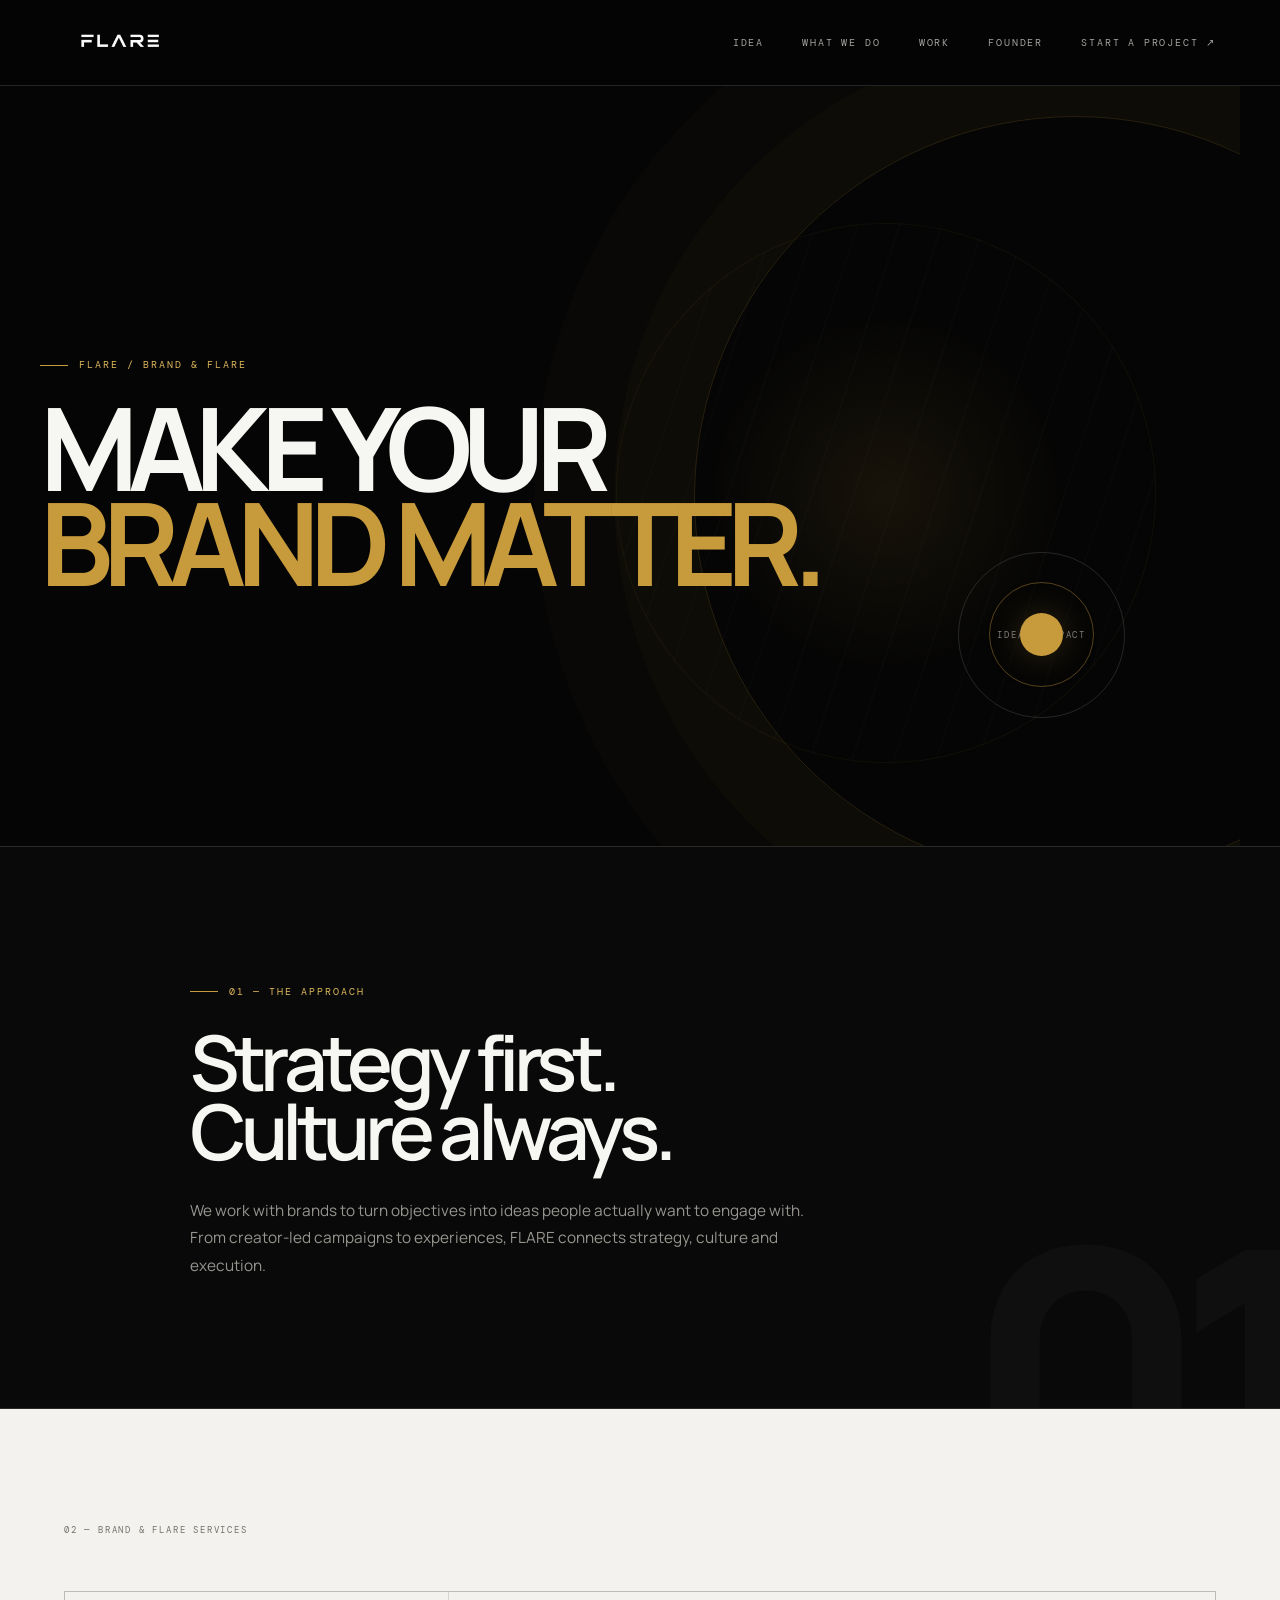
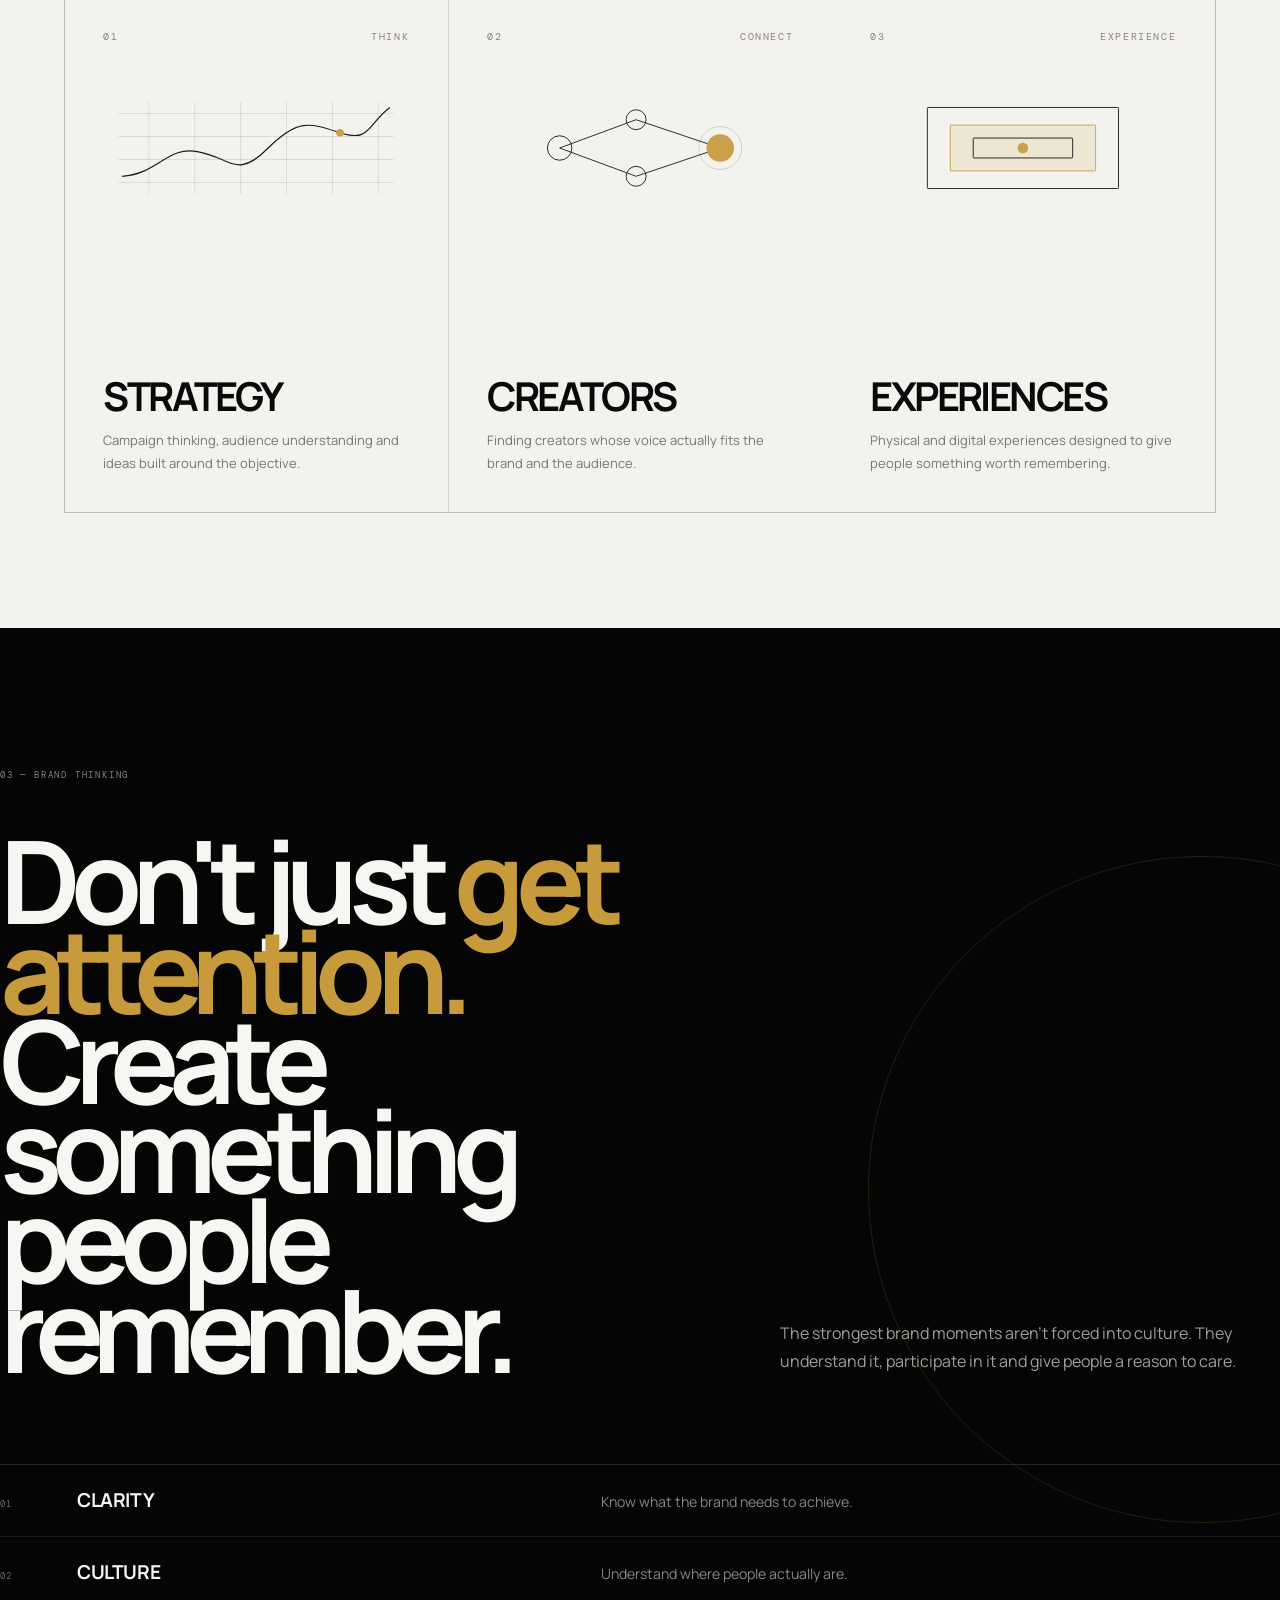
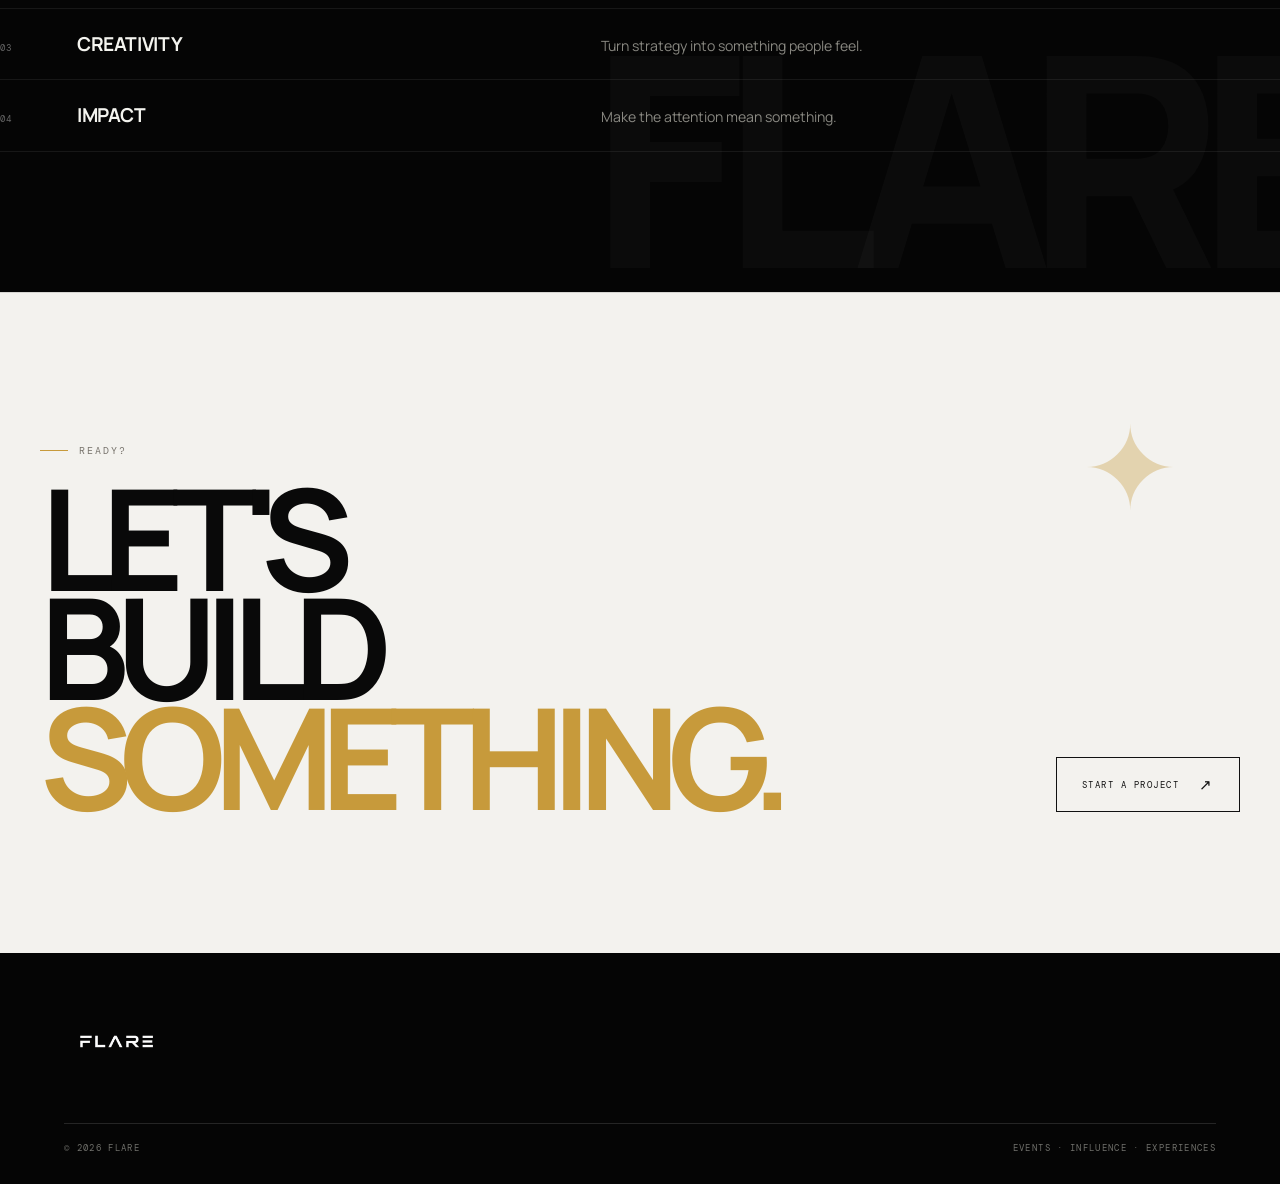
==== commit 259990e4: "Update brand.html" ====
--- a/brand.html
+++ b/brand.html
@@ -1634,6 +1634,31 @@
 
   </script>
 
+
+<style>
+  /* FINAL FIX — BRAND PAGE CTA WAS BEING HIDDEN BY THE HOMEPAGE MOTION CSS */
+  .brand-page .big-cta .cta-inner{
+    opacity:1 !important;
+    visibility:visible !important;
+    transform:none !important;
+  }
+
+  .brand-page .big-cta .eyebrow,
+  .brand-page .big-cta h2,
+  .brand-page .big-cta .cta-button{
+    visibility:visible !important;
+  }
+
+  /* Keep the CTA elegant on small screens */
+  @media (max-width:900px){
+    .brand-page .big-cta .cta-inner{
+      display:grid;
+      grid-template-columns:1fr;
+      gap:40px;
+    }
+  }
+</style>
+
 </head>
 
 
--- a/style.css
+++ b/style.css
@@ -1,40 +1,30 @@
 /* =========================================================
-   FLARE
-   MASTER STYLESHEET
-   Responsive / Premium / Mobile-first
+   FLARE — MASTER STYLE.CSS
+   GLOBAL / HOME / INNER PAGES / FOUNDER / CONTACT
+   UPDATED — RESPONSIVE / MENU / TYPOGRAPHY / SPACING
 ========================================================= */
 
-
-/* =========================================================
-   ROOT
-========================================================= */
-
-:root {
-
-  --black: #070707;
-  --black-soft: #0d0d0d;
-  --black-card: #121212;
-
-  --white: #f4f3ee;
-  --white-pure: #ffffff;
-
-  --grey: #858585;
-  --grey-light: #c8c7c2;
-  --grey-dark: #555555;
-
-  --line-dark: rgba(255,255,255,.12);
-  --line-light: rgba(0,0,0,.14);
-
-  --display: "Manrope", sans-serif;
-  --mono: "DM Mono", monospace;
-
-  --pad: clamp(20px, 4vw, 64px);
-
-  --section-space: clamp(80px, 10vw, 150px);
-
-  --ease: cubic-bezier(.2,.8,.2,1);
-  --ease-menu: cubic-bezier(.77,0,.18,1);
-
+:root{
+  --black:#050505;
+  --black-2:#090909;
+  --black-3:#101010;
+
+  --white:#f6f6f2;
+  --paper:#f3f2ee;
+
+  --text:#b0afaa;
+  --muted:#777671;
+
+  --gold:#c79a3b;
+  --gold-light:#e0b85b;
+
+  --line:rgba(255,255,255,.13);
+  --line-soft:rgba(255,255,255,.07);
+
+  --dark-line:rgba(0,0,0,.12);
+
+  --max:1380px;
+  --header:86px;
 }
 
 
@@ -42,117 +32,1796 @@
    RESET
 ========================================================= */
 
-*,
-*::before,
-*::after {
-
-  box-sizing: border-box;
-
-  margin: 0;
-  padding: 0;
-
-}
-
-html {
-
-  background: var(--black);
-
-  scroll-behavior: smooth;
-
-}
-
-body {
-
-  margin: 0;
-
-  background: var(--black);
-
-  color: var(--white);
-
-  font-family: var(--display);
-
-  overflow-x: hidden;
-
-  -webkit-font-smoothing: antialiased;
-
-  text-rendering: optimizeLegibility;
-
-}
-
-body.menu-open {
-
-  overflow: hidden;
-
-}
-
-a {
-
-  color: inherit;
-
-  text-decoration: none;
-
+*{
+  box-sizing:border-box;
+  margin:0;
+  padding:0;
+}
+
+html{
+  scroll-behavior:smooth;
+  background:var(--black);
+}
+
+body{
+  min-width:320px;
+  background:var(--black);
+  color:var(--white);
+  font-family:"Manrope",Arial,sans-serif;
+  overflow-x:hidden;
+}
+
+body.menu-open{
+  overflow:hidden;
+}
+
+img{
+  display:block;
+  max-width:100%;
+}
+
+a{
+  color:inherit;
+  text-decoration:none;
 }
 
 button,
 input,
-textarea,
-select {
-
-  font: inherit;
-
-}
-
-button {
-
-  border: 0;
-
-}
-
-img {
-
-  display: block;
-
-  max-width: 100%;
-
-}
-
-::selection {
-
-  background: var(--white);
-
-  color: var(--black);
-
+select,
+textarea{
+  font:inherit;
+}
+
+button{
+  border:0;
+}
+
+::selection{
+  background:var(--gold);
+  color:#050505;
 }
 
 
 /* =========================================================
-   SCROLLBAR
+   GLOBAL PAGE LOADER
 ========================================================= */
 
-::-webkit-scrollbar {
-
-  width: 7px;
-
-}
-
-::-webkit-scrollbar-track {
-
-  background: #080808;
-
-}
-
-::-webkit-scrollbar-thumb {
-
-  background: #444;
-
-  border-radius: 20px;
-
-}
-
-::-webkit-scrollbar-thumb:hover {
-
-  background: #777;
-
+.flare-page-loader{
+  position:fixed;
+  inset:0;
+  z-index:999999;
+
+  display:grid;
+  place-items:center;
+
+  background:#050505;
+
+  opacity:1;
+  visibility:visible;
+
+  transition:
+    opacity .55s ease,
+    visibility .55s ease;
+}
+
+.flare-page-loader img{
+  width:min(440px,58vw);
+  height:auto;
+
+  opacity:0;
+  transform:translateY(22px) scale(.96);
+
+  animation:
+    flareLogoIn
+    .8s
+    .08s
+    cubic-bezier(.2,.8,.2,1)
+    forwards;
+}
+
+.flare-page-loader::after{
+  content:"";
+
+  position:absolute;
+  left:50%;
+  bottom:13%;
+
+  width:min(260px,42vw);
+  height:1px;
+
+  background:rgba(255,255,255,.12);
+
+  transform:translateX(-50%);
+}
+
+.flare-loader-line{
+  position:absolute;
+  left:50%;
+  bottom:13%;
+
+  width:min(260px,42vw);
+  height:1px;
+
+  background:var(--gold);
+
+  transform:
+    translateX(-50%)
+    scaleX(0);
+
+  transform-origin:left;
+
+  animation:
+    flareLoaderLine
+    1s
+    .12s
+    cubic-bezier(.7,0,.2,1)
+    forwards;
+}
+
+.flare-page-loader.is-hidden{
+  opacity:0;
+  visibility:hidden;
+  pointer-events:none;
+}
+
+@keyframes flareLogoIn{
+  to{
+    opacity:1;
+    transform:none;
+  }
+}
+
+@keyframes flareLoaderLine{
+  to{
+    transform:
+      translateX(-50%)
+      scaleX(1);
+  }
+}
+
+
+/* =========================================================
+   HEADER
+========================================================= */
+
+.site-header{
+  position:sticky;
+  top:0;
+  z-index:10000;
+
+  width:100%;
+  height:var(--header);
+
+  padding:0 clamp(22px,5vw,72px);
+
+  display:flex;
+  align-items:center;
+  justify-content:space-between;
+
+  background:rgba(5,5,5,.88);
+
+  backdrop-filter:blur(18px);
+  -webkit-backdrop-filter:blur(18px);
+
+  border-bottom:1px solid var(--line);
+
+  transition:
+    background .3s ease,
+    border-color .3s ease;
+}
+
+.site-header.scrolled{
+  background:rgba(5,5,5,.96);
+  border-color:rgba(255,255,255,.18);
+}
+
+
+/* =========================================================
+   LOGO
+========================================================= */
+
+.brand-logo{
+  display:block;
+  flex-shrink:0;
+}
+
+.brand-logo img{
+  width:112px;
+  height:auto;
+}
+
+
+/* =========================================================
+   DESKTOP NAV
+========================================================= */
+
+.desktop-nav{
+  display:flex;
+  align-items:center;
+  gap:clamp(22px,3vw,52px);
+}
+
+.desktop-nav a{
+  position:relative;
+
+  color:#a4a39e;
+
+  font-family:"DM Mono",monospace;
+  font-size:10px;
+  font-weight:400;
+
+  letter-spacing:.18em;
+  text-transform:uppercase;
+
+  white-space:nowrap;
+
+  transition:color .25s ease;
+}
+
+.desktop-nav a::after{
+  content:"";
+
+  position:absolute;
+
+  left:0;
+  bottom:-8px;
+
+  width:100%;
+  height:1px;
+
+  background:var(--gold);
+
+  transform:scaleX(0);
+  transform-origin:right;
+
+  transition:
+    transform .35s cubic-bezier(.7,0,.2,1);
+}
+
+.desktop-nav a:hover,
+.desktop-nav a.active,
+.desktop-nav a[aria-current="page"]{
+  color:#fff;
+}
+
+.desktop-nav a:hover::after,
+.desktop-nav a.active::after,
+.desktop-nav a[aria-current="page"]::after{
+  transform:scaleX(1);
+  transform-origin:left;
+}
+
+
+/* =========================================================
+   UNIVERSAL MENU BUTTON
+   SAME DESIGN EVERYWHERE
+========================================================= */
+
+.menu-button{
+  display:none;
+
+  position:relative;
+
+  width:54px;
+  height:54px;
+  min-width:54px;
+
+  border:1px solid rgba(255,255,255,.28);
+  border-radius:50%;
+
+  background:transparent;
+
+  cursor:pointer;
+
+  z-index:10003;
+
+  flex-shrink:0;
+
+  transition:
+    border-color .3s ease,
+    background .3s ease,
+    transform .3s ease;
+}
+
+.menu-button:hover{
+  border-color:var(--gold);
+}
+
+.menu-button span{
+  position:absolute;
+
+  left:50%;
+  top:50%;
+
+  width:21px;
+  height:1px;
+
+  background:#fff;
+
+  transform:translate(-50%,-50%);
+
+  transition:
+    transform .4s cubic-bezier(.77,0,.18,1),
+    margin .4s cubic-bezier(.77,0,.18,1);
+}
+
+.menu-button span:first-child{
+  margin-top:-4px;
+}
+
+.menu-button span:last-child{
+  margin-top:4px;
+}
+
+.menu-button.active span:first-child{
+  margin-top:0;
+
+  transform:
+    translate(-50%,-50%)
+    rotate(45deg);
+}
+
+.menu-button.active span:last-child{
+  margin-top:0;
+
+  transform:
+    translate(-50%,-50%)
+    rotate(-45deg);
+}
+
+
+/* =========================================================
+   MOBILE MENU
+========================================================= */
+
+.mobile-menu{
+  position:fixed;
+  inset:0;
+
+  z-index:9999;
+
+  width:100%;
+  height:100dvh;
+  min-height:100vh;
+
+  overflow-y:auto;
+  overflow-x:hidden;
+
+  background:#050505;
+
+  opacity:0;
+  visibility:hidden;
+  pointer-events:none;
+
+  transform:translateY(-18px);
+
+  transition:
+    opacity .4s ease,
+    visibility .4s ease,
+    transform .55s cubic-bezier(.77,0,.18,1);
+}
+
+.mobile-menu.open{
+  opacity:1;
+  visibility:visible;
+  pointer-events:auto;
+
+  transform:none;
+}
+
+.mobile-menu-inner{
+  min-height:100dvh;
+
+  padding:
+    calc(var(--header) + 60px)
+    clamp(24px,6vw,55px)
+    35px;
+
+  display:flex;
+  flex-direction:column;
+}
+
+
+/* MENU TOP */
+
+.mobile-menu-top{
+  display:flex;
+  justify-content:space-between;
+  gap:20px;
+
+  margin-bottom:45px;
+
+  color:#666;
+
+  font-family:"DM Mono",monospace;
+  font-size:9px;
+
+  letter-spacing:.2em;
+  text-transform:uppercase;
+}
+
+
+/* MENU LINKS */
+
+.mobile-navigation{
+  display:flex;
+  flex-direction:column;
+}
+
+.mobile-navigation a{
+  position:relative;
+
+  width:100%;
+  min-height:94px;
+
+  padding:17px 0;
+
+  display:grid;
+
+  grid-template-columns:35px minmax(0,1fr) 25px;
+
+  align-items:center;
+
+  gap:10px;
+
+  border-top:1px solid rgba(255,255,255,.12);
+
+  opacity:0;
+  transform:translateY(24px);
+
+  transition:
+    opacity .45s ease,
+    transform .55s cubic-bezier(.2,.8,.2,1);
+}
+
+.mobile-navigation a:last-child{
+  border-bottom:1px solid rgba(255,255,255,.12);
+}
+
+.mobile-menu.open .mobile-navigation a{
+  opacity:1;
+  transform:none;
+}
+
+.mobile-menu.open .mobile-navigation a:nth-child(1){
+  transition-delay:.06s;
+}
+
+.mobile-menu.open .mobile-navigation a:nth-child(2){
+  transition-delay:.11s;
+}
+
+.mobile-menu.open .mobile-navigation a:nth-child(3){
+  transition-delay:.16s;
+}
+
+.mobile-menu.open .mobile-navigation a:nth-child(4){
+  transition-delay:.21s;
+}
+
+.mobile-menu.open .mobile-navigation a:nth-child(5){
+  transition-delay:.26s;
+}
+
+.mobile-navigation a span{
+  color:#666;
+
+  font-family:"DM Mono",monospace;
+  font-size:9px;
+
+  letter-spacing:.15em;
+}
+
+.mobile-navigation a strong{
+  min-width:0;
+
+  color:#eee;
+
+  font-size:
+    clamp(30px,8vw,48px);
+
+  line-height:.95;
+
+  font-weight:500;
+
+  letter-spacing:-.055em;
+
+  white-space:normal;
+
+  transition:
+    transform .3s ease,
+    color .3s ease;
+}
+
+.mobile-navigation a i{
+  color:#555;
+
+  font-style:normal;
+
+  font-family:"DM Mono",monospace;
+  font-size:13px;
+
+  transition:
+    color .3s ease,
+    transform .3s ease;
+}
+
+.mobile-navigation a:hover strong{
+  color:#fff;
+  transform:translateX(7px);
+}
+
+.mobile-navigation a:hover i{
+  color:var(--gold);
+  transform:translateX(4px);
+}
+
+
+/* MENU FOOTER */
+
+.mobile-menu-footer{
+  margin-top:auto;
+  padding-top:48px;
+
+  display:flex;
+  justify-content:space-between;
+
+  color:#555;
+
+  font-family:"DM Mono",monospace;
+  font-size:9px;
+
+  letter-spacing:.18em;
+}
+
+
+/* =========================================================
+   GLOBAL TYPOGRAPHY
+========================================================= */
+
+.eyebrow{
+  display:inline-flex;
+  align-items:center;
+  gap:11px;
+
+  font-family:"DM Mono",monospace;
+  font-size:10px;
+  line-height:1.4;
+
+  letter-spacing:.2em;
+  text-transform:uppercase;
+
+  color:var(--gold-light);
+}
+
+.eyebrow::before{
+  content:"";
+
+  width:28px;
+  height:1px;
+
+  flex-shrink:0;
+
+  background:var(--gold);
+}
+
+
+/* =========================================================
+   REVEAL
+========================================================= */
+
+.reveal{
+  opacity:0;
+  transform:translateY(35px);
+
+  transition:
+    opacity .8s ease,
+    transform .8s cubic-bezier(.2,.7,.2,1);
+}
+
+.reveal.visible{
+  opacity:1;
+  transform:none;
+}
+
+
+/* =========================================================
+   INNER PAGE
+========================================================= */
+
+.inner-page{
+  width:100%;
+  overflow:hidden;
+}
+
+
+/* =========================================================
+   PAGE HERO
+========================================================= */
+
+.page-hero{
+  position:relative;
+
+  width:min(var(--max),calc(100% - 80px));
+
+  min-height:
+    calc(78vh - var(--header));
+
+  margin:auto;
+
+  padding:
+    105px 0
+    90px;
+
+  display:flex;
+  flex-direction:column;
+  justify-content:center;
+
+  overflow:hidden;
+}
+
+.page-hero::after{
+  content:"";
+
+  position:absolute;
+
+  right:-7%;
+  bottom:-25%;
+
+  width:min(50vw,680px);
+  aspect-ratio:1;
+
+  border:1px solid rgba(199,154,59,.09);
+  border-radius:50%;
+
+  pointer-events:none;
+
+  animation:
+    heroOrbit
+    18s
+    linear
+    infinite;
+}
+
+@keyframes heroOrbit{
+  to{
+    transform:rotate(360deg);
+  }
+}
+
+.page-hero h1{
+  position:relative;
+  z-index:1;
+
+  max-width:1100px;
+
+  margin-top:28px;
+
+  font-size:
+    clamp(64px,9vw,140px);
+
+  line-height:.82;
+
+  font-weight:700;
+
+  letter-spacing:-.085em;
+
+  overflow-wrap:normal;
+}
+
+.page-hero h1 span{
+  color:var(--gold);
+}
+
+
+/* =========================================================
+   PAGE COPY
+========================================================= */
+
+.page-copy{
+  position:relative;
+
+  background:#090909;
+
+  border-top:1px solid var(--line);
+  border-bottom:1px solid var(--line);
+}
+
+.page-copy-inner{
+  width:min(900px,calc(100% - 80px));
+
+  margin:auto;
+
+  padding:
+    clamp(90px,10vw,145px)
+    0;
+}
+
+.page-copy h2{
+  margin-top:28px;
+
+  font-size:
+    clamp(46px,6vw,86px);
+
+  line-height:.9;
+
+  letter-spacing:-.07em;
+
+  font-weight:600;
+}
+
+.page-copy p{
+  max-width:650px;
+
+  margin-top:32px;
+
+  color:#96958f;
+
+  font-size:
+    clamp(14px,1.2vw,17px);
+
+  line-height:1.8;
+}
+
+
+/* =========================================================
+   SERVICES
+========================================================= */
+
+.services{
+  position:relative;
+
+  padding:
+    clamp(85px,9vw,130px)
+    max(22px,5vw);
+}
+
+.services.section-light{
+  background:var(--paper);
+  color:#090909;
+}
+
+.section-number{
+  margin-bottom:55px;
+
+  font-family:"DM Mono",monospace;
+  font-size:9px;
+
+  letter-spacing:.2em;
+
+  color:#85837d;
+}
+
+.dark-number{
+  color:#74716a;
+}
+
+
+/* =========================================================
+   SERVICE CARDS
+========================================================= */
+
+.service-cards{
+  width:min(var(--max),100%);
+
+  margin:auto;
+
+  display:grid;
+
+  grid-template-columns:
+    repeat(3,minmax(0,1fr));
+
+  gap:1px;
+
+  background:var(--dark-line);
+
+  border:1px solid var(--dark-line);
+}
+
+.service-card{
+  position:relative;
+
+  min-width:0;
+
+  min-height:340px;
+
+  padding:
+    clamp(26px,3vw,44px);
+
+  display:flex;
+  flex-direction:column;
+
+  background:var(--paper);
+
+  overflow:hidden;
+
+  transition:
+    background .35s ease,
+    color .35s ease,
+    transform .35s ease;
+}
+
+.service-card::after{
+  content:"";
+
+  position:absolute;
+
+  left:0;
+  bottom:0;
+
+  width:100%;
+  height:3px;
+
+  background:var(--gold);
+
+  transform:scaleX(0);
+  transform-origin:left;
+
+  transition:
+    transform .4s cubic-bezier(.7,0,.2,1);
+}
+
+.service-card:hover{
+  background:#090909;
+  color:#fff;
+
+  transform:translateY(-5px);
+}
+
+.service-card:hover::after{
+  transform:scaleX(1);
+}
+
+.card-top{
+  display:flex;
+  justify-content:space-between;
+
+  color:#88857d;
+
+  font-family:"DM Mono",monospace;
+  font-size:10px;
+
+  letter-spacing:.16em;
+}
+
+
+/*
+  IMPORTANT:
+  Service titles are intentionally smaller and capped.
+  This prevents:
+  EXPERIENCES -> EXPERIENCE / S
+  PARTNERSHIPS -> PARTNERSHI / PS
+  on normal laptop widths.
+*/
+
+.service-card h3{
+  width:100%;
+  max-width:100%;
+
+  margin-top:auto;
+  margin-bottom:20px;
+
+  font-size:
+    clamp(30px,2.35vw,39px);
+
+  line-height:.95;
+
+  letter-spacing:-.055em;
+
+  font-weight:700;
+
+  white-space:normal;
+
+  overflow-wrap:normal;
+  word-break:normal;
+  hyphens:none;
+}
+
+.service-card p{
+  max-width:390px;
+
+  color:#77756f;
+
+  font-size:
+    clamp(13px,1vw,15px);
+
+  line-height:1.7;
+}
+
+.service-card:hover p{
+  color:#aaa;
+}
+
+
+/* =========================================================
+   CREATOR / BRAND CARD SPECIFIC SAFETY
+========================================================= */
+
+.service-card h3{
+  text-wrap:balance;
+}
+
+
+/* =========================================================
+   BIG CTA
+========================================================= */
+
+.big-cta{
+  position:relative;
+
+  overflow:hidden;
+
+  background:var(--paper);
+  color:#090909;
+}
+
+.cta-inner{
+  position:relative;
+
+  width:min(var(--max),calc(100% - 80px));
+
+  margin:auto;
+
+  padding:
+    clamp(90px,11vw,155px)
+    0;
+
+  display:grid;
+
+  grid-template-columns:
+    1fr auto;
+
+  align-items:end;
+
+  gap:60px;
+}
+
+.cta-inner .eyebrow{
+  color:#77736c;
+  margin-bottom:25px;
+}
+
+.cta-inner h2{
+  font-size:
+    clamp(72px,11vw,170px);
+
+  line-height:.78;
+
+  letter-spacing:-.09em;
+
+  font-weight:700;
+}
+
+.cta-inner h2 span{
+  color:var(--gold);
+}
+
+.cta-button{
+  display:inline-flex;
+
+  align-items:center;
+  justify-content:center;
+
+  gap:20px;
+
+  min-height:55px;
+
+  padding:0 25px;
+
+  border:1px solid #111;
+
+  color:#111;
+
+  font-family:"DM Mono",monospace;
+  font-size:9px;
+
+  letter-spacing:.17em;
+
+  transition:
+    background .3s ease,
+    color .3s ease,
+    transform .3s ease;
+}
+
+.cta-button:hover{
+  background:#090909;
+  color:#fff;
+
+  transform:translateY(-3px);
+}
+
+.cta-button span{
+  font-size:15px;
+}
+
+
+/* =========================================================
+   CONTACT
+========================================================= */
+
+.contact-section{
+  position:relative;
+
+  overflow:hidden;
+
+  border-bottom:1px solid var(--line);
+
+  background:
+    radial-gradient(
+      circle at 80% 25%,
+      rgba(199,154,59,.09),
+      transparent 25%
+    ),
+    linear-gradient(
+      135deg,
+      #050505 0%,
+      #090909 55%,
+      #030303 100%
+    );
+}
+
+.contact-grid{
+  width:min(var(--max),calc(100% - 80px));
+
+  min-height:
+    calc(100vh - var(--header));
+
+  margin:auto;
+
+  padding:
+    clamp(75px,9vw,125px)
+    0;
+
+  display:grid;
+
+  grid-template-columns:
+    minmax(0,1fr)
+    minmax(420px,.82fr);
+
+  gap:
+    clamp(55px,9vw,150px);
+
+  align-items:center;
+}
+
+.contact-heading h1{
+  margin-top:25px;
+
+  font-size:
+    clamp(70px,10vw,145px);
+
+  line-height:.84;
+
+  letter-spacing:-.075em;
+
+  font-weight:700;
+}
+
+.contact-heading h1 span{
+  color:var(--gold);
+}
+
+.intro{
+  max-width:570px;
+
+  margin-top:40px;
+
+  color:#aaa9a3;
+
+  font-size:
+    clamp(15px,1.35vw,20px);
+
+  line-height:1.75;
+}
+
+.email-link{
+  display:inline-block;
+
+  margin-top:25px;
+
+  padding-bottom:7px;
+
+  border-bottom:1px solid var(--gold);
+
+  color:#fff;
+
+  font-family:"DM Mono",monospace;
+  font-size:12px;
+
+  letter-spacing:.04em;
+}
+
+
+/* =========================================================
+   FORM
+========================================================= */
+
+.project-form{
+  width:100%;
+
+  padding:
+    clamp(25px,3vw,48px);
+
+  background:rgba(255,255,255,.035);
+
+  border:1px solid rgba(255,255,255,.15);
+
+  box-shadow:
+    0 25px 80px rgba(0,0,0,.3);
+}
+
+.form-title{
+  margin-bottom:30px;
+
+  font-size:24px;
+  font-weight:600;
+}
+
+.form-title span{
+  color:var(--gold);
+}
+
+.form-field{
+  position:relative;
+  margin-bottom:22px;
+}
+
+.form-field label{
+  display:block;
+
+  margin-bottom:8px;
+
+  color:#aaa9a3;
+
+  font-family:"DM Mono",monospace;
+  font-size:9px;
+
+  letter-spacing:.15em;
+
+  text-transform:uppercase;
+}
+
+.form-field input,
+.form-field select,
+.form-field textarea{
+  width:100%;
+
+  border:1px solid rgba(255,255,255,.17);
+
+  border-radius:0;
+
+  outline:none;
+
+  background:#080808;
+
+  color:#fff;
+
+  padding:14px 15px;
+
+  transition:
+    border-color .2s ease,
+    box-shadow .2s ease;
+}
+
+.form-field input,
+.form-field select{
+  height:52px;
+}
+
+.form-field textarea{
+  min-height:130px;
+
+  resize:vertical;
+
+  line-height:1.5;
+}
+
+.form-field input::placeholder,
+.form-field textarea::placeholder{
+  color:#62615d;
+}
+
+.form-field input:focus,
+.form-field select:focus,
+.form-field textarea:focus{
+  border-color:var(--gold);
+
+  box-shadow:
+    0 0 0 3px rgba(199,154,59,.08);
+}
+
+.form-field select{
+  appearance:none;
+  -webkit-appearance:none;
+
+  cursor:pointer;
+
+  color:#aaa;
+
+  background-image:
+    linear-gradient(
+      45deg,
+      transparent 50%,
+      #aaa 50%
+    ),
+    linear-gradient(
+      135deg,
+      #aaa 50%,
+      transparent 50%
+    );
+
+  background-position:
+    calc(100% - 19px) 22px,
+    calc(100% - 14px) 22px;
+
+  background-size:
+    5px 5px,
+    5px 5px;
+
+  background-repeat:no-repeat;
+}
+
+.form-submit{
+  width:100%;
+
+  min-height:58px;
+
+  margin-top:5px;
+
+  border:1px solid var(--gold);
+
+  background:var(--gold);
+
+  color:#080808;
+
+  cursor:pointer;
+
+  font-family:"DM Mono",monospace;
+  font-size:10px;
+  font-weight:500;
+
+  letter-spacing:.16em;
+  text-transform:uppercase;
+
+  transition:
+    background .25s ease,
+    color .25s ease,
+    transform .25s ease;
+}
+
+.form-submit:hover{
+  background:transparent;
+  color:#fff;
+
+  transform:translateY(-2px);
+}
+
+
+/* =========================================================
+   SOCIAL
+========================================================= */
+
+.social-icons{
+  display:flex;
+  align-items:center;
+  gap:12px;
+}
+
+.social-icons a{
+  width:56px;
+  height:56px;
+
+  display:grid;
+  place-items:center;
+
+  border:1px solid rgba(0,0,0,.2);
+
+  transition:
+    background .25s ease,
+    color .25s ease,
+    transform .25s ease;
+}
+
+.social-icons a:hover{
+  background:#090909;
+  color:#fff;
+
+  transform:translateY(-4px);
+}
+
+.social-icons svg{
+  width:20px;
+  height:20px;
+
+  fill:none;
+  stroke:currentColor;
+  stroke-width:1.5;
+}
+
+.social-icons a:nth-child(2) svg path{
+  fill:currentColor;
+  stroke:none;
+}
+
+
+/* =========================================================
+   FOUNDER
+========================================================= */
+
+.founder-page{
+  width:100%;
+  overflow:hidden;
+}
+
+.founder-hero{
+  width:min(var(--max),calc(100% - 80px));
+
+  min-height:
+    calc(100vh - var(--header));
+
+  margin:auto;
+
+  padding:
+    75px 0;
+
+  display:grid;
+
+  grid-template-columns:
+    minmax(390px,.9fr)
+    minmax(420px,1fr);
+
+  gap:
+    clamp(55px,8vw,125px);
+
+  align-items:center;
+}
+
+.founder-image-wrap{
+  position:relative;
+
+  height:min(680px,75vh);
+
+  min-height:520px;
+
+  overflow:hidden;
+
+  background:#111;
+}
+
+.founder-image-wrap::after{
+  content:"";
+
+  position:absolute;
+  inset:0;
+
+  background:
+    linear-gradient(
+      180deg,
+      transparent 45%,
+      rgba(0,0,0,.65)
+    );
+
+  pointer-events:none;
+}
+
+.founder-image{
+  width:100%;
+  height:100%;
+
+  object-fit:cover;
+
+  filter:grayscale(100%);
+
+  transform:scale(1.02);
+
+  transition:
+    filter 1s ease,
+    transform 1.2s cubic-bezier(.2,.7,.2,1);
+}
+
+.founder-image-wrap:hover .founder-image{
+  filter:grayscale(0);
+  transform:scale(1.06);
+}
+
+.founder-image-label{
+  position:absolute;
+
+  left:24px;
+  bottom:24px;
+
+  z-index:3;
+
+  padding:10px 13px;
+
+  border:1px solid rgba(255,255,255,.18);
+
+  background:rgba(0,0,0,.55);
+
+  backdrop-filter:blur(10px);
+
+  color:#fff;
+
+  font-family:"DM Mono",monospace;
+  font-size:9px;
+
+  letter-spacing:.18em;
+}
+
+.founder-intro h1{
+  margin-top:25px;
+
+  font-size:
+    clamp(78px,9.5vw,145px);
+
+  line-height:.78;
+
+  letter-spacing:-.085em;
+
+  font-weight:700;
+}
+
+.founder-intro h1 span{
+  color:var(--gold);
+}
+
+.founder-role{
+  color:var(--gold);
+
+  margin-top:24px;
+
+  font-family:"DM Mono",monospace;
+  font-size:10px;
+
+  letter-spacing:.2em;
+}
+
+.founder-copy{
+  max-width:570px;
+
+  margin-top:21px;
+
+  color:#a6a59f;
+
+  font-size:15px;
+
+  line-height:1.75;
+}
+
+.founder-button{
+  position:relative;
+
+  display:inline-flex;
+
+  align-items:center;
+  justify-content:center;
+
+  min-height:53px;
+
+  margin-top:28px;
+
+  padding:0 24px;
+
+  overflow:hidden;
+
+  border:1px solid var(--gold);
+
+  color:#fff;
+
+  font-family:"DM Mono",monospace;
+  font-size:9px;
+
+  letter-spacing:.18em;
+
+  isolation:isolate;
+
+  transition:
+    color .35s ease,
+    transform .35s ease;
+}
+
+.founder-button::before{
+  content:"";
+
+  position:absolute;
+  inset:0;
+
+  z-index:-1;
+
+  background:var(--gold);
+
+  transform:translateX(-101%);
+
+  transition:
+    transform .4s cubic-bezier(.7,0,.2,1);
+}
+
+.founder-button:hover::before{
+  transform:translateX(0);
+}
+
+.founder-button:hover{
+  color:#050505;
+  transform:translateY(-3px);
+}
+
+
+/* =========================================================
+   FOUNDER SECTIONS
+========================================================= */
+
+.founder-about,
+.founder-venture{
+  position:relative;
+
+  padding:
+    clamp(80px,9vw,125px)
+    max(22px,6vw);
+
+  background:var(--paper);
+
+  color:#090909;
+
+  overflow:hidden;
+}
+
+.founder-about-content,
+.venture-content{
+  width:min(1320px,100%);
+
+  margin:55px auto 0;
+
+  display:grid;
+
+  grid-template-columns:
+    1.1fr .9fr;
+
+  gap:80px;
+}
+
+.founder-about h2,
+.venture-content h2{
+  font-size:
+    clamp(60px,7.5vw,115px);
+
+  line-height:.84;
+
+  letter-spacing:-.075em;
+}
+
+.founder-about h2 span,
+.venture-content h2 span{
+  color:#b48830;
+}
+
+.about-text,
+.venture-copy{
+  max-width:550px;
+
+  color:#55534d;
+
+  font-size:15px;
+
+  line-height:1.8;
+}
+
+.about-text p,
+.venture-copy p{
+  margin-bottom:22px;
+}
+
+
+/* =========================================================
+   FOUNDER FLARE
+========================================================= */
+
+.founder-flare{
+  position:relative;
+
+  min-height:550px;
+
+  padding:
+    90px max(22px,6vw);
+
+  display:grid;
+
+  grid-template-columns:
+    1.05fr .95fr;
+
+  gap:70px;
+
+  align-items:center;
+
+  overflow:hidden;
+
+  background:
+    radial-gradient(
+      circle at 72% 45%,
+      rgba(199,154,59,.15),
+      transparent 27%
+    ),
+    #050505;
+}
+
+.flare-word img{
+  width:min(620px,92%);
+}
+
+.flare-description{
+  max-width:470px;
+}
+
+.flare-description p{
+  margin-top:20px;
+
+  color:#a5a49f;
+
+  font-size:15px;
+
+  line-height:1.75;
+}
+
+.flare-description strong{
+  color:#fff;
+}
+
+.text-link{
+  display:inline-block;
+
+  margin-top:28px;
+
+  color:var(--gold);
+
+  font-family:"DM Mono",monospace;
+  font-size:9px;
+
+  letter-spacing:.18em;
+}
+
+
+/* =========================================================
+   PHILOSOPHY
+========================================================= */
+
+.founder-philosophy{
+  position:relative;
+
+  padding:
+    clamp(90px,11vw,145px)
+    25px;
+
+  overflow:hidden;
+
+  background:#090909;
+
+  text-align:center;
+}
+
+.philosophy-inner{
+  position:relative;
+  z-index:2;
+
+  max-width:1080px;
+
+  margin:auto;
+}
+
+.founder-philosophy h2{
+  margin-top:30px;
+
+  font-size:
+    clamp(48px,6.5vw,96px);
+
+  line-height:.9;
+
+  letter-spacing:-.075em;
+}
+
+.founder-philosophy h2 span{
+  color:var(--gold);
+}
+
+.founder-philosophy p{
+  max-width:610px;
+
+  margin:34px auto 0;
+
+  color:#8f8e88;
+
+  font-size:15px;
+
+  line-height:1.8;
+}
+
+
+/* =========================================================
+   FOUNDER CONTACT
+========================================================= */
+
+.founder-contact{
+  position:relative;
+
+  min-height:540px;
+
+  padding:
+    100px 25px;
+
+  display:flex;
+  flex-direction:column;
+
+  align-items:center;
+  justify-content:center;
+
+  overflow:hidden;
+
+  background:var(--paper);
+
+  color:#090909;
+
+  text-align:center;
+}
+
+.founder-contact h2{
+  margin-top:28px;
+
+  font-size:
+    clamp(76px,11vw,165px);
+
+  line-height:.77;
+
+  letter-spacing:-.09em;
+}
+
+.founder-contact h2 span{
+  color:#b48830;
+}
+
+.founder-contact p{
+  margin-top:30px;
+
+  color:#64615a;
+
+  font-size:15px;
+}
+
+
+/* =========================================================
+   FOOTER
+========================================================= */
+
+.footer{
+  background:#050505;
+
+  padding:
+    55px
+    clamp(22px,5vw,72px)
+    30px;
+}
+
+.footer > img{
+  width:105px;
+}
+
+.footer-bottom{
+  margin-top:45px;
+
+  padding-top:18px;
+
+  border-top:1px solid var(--line);
+
+  display:flex;
+
+  justify-content:space-between;
+
+  gap:20px;
+
+  color:#70706b;
+
+  font-family:"DM Mono",monospace;
+  font-size:9px;
+
+  letter-spacing:.15em;
+  text-transform:uppercase;
 }
 
 
@@ -160,2245 +1829,47 @@
    CURSOR
 ========================================================= */
 
-.cursor-dot {
-
-  position: fixed;
-
-  top: 0;
-  left: 0;
-
-  width: 12px;
-  height: 12px;
-
-  border: 1px solid rgba(255,255,255,.8);
-
-  border-radius: 50%;
-
-  pointer-events: none;
-
-  z-index: 99999;
-
-  transform:
-    translate(-50%, -50%);
-
-  mix-blend-mode: difference;
+.cursor-dot{
+  position:fixed;
+
+  left:0;
+  top:0;
+
+  width:10px;
+  height:10px;
+
+  z-index:999999;
+
+  pointer-events:none;
+
+  border-radius:50%;
+
+  background:var(--gold);
+
+  transform:translate(-50%,-50%);
+
+  opacity:0;
 
   transition:
     width .25s ease,
     height .25s ease,
-    background .25s ease;
-
-}
-
-.cursor-dot.active {
-
-  width: 44px;
-  height: 44px;
-
-  background: rgba(255,255,255,.12);
-
-}
-
-
-/* =========================================================
-   HEADER
-========================================================= */
-
-.site-header {
-
-  position: fixed;
-
-  top: 0;
-  left: 0;
-
-  width: 100%;
-
-  height: 86px;
-
-  padding:
-    0 var(--pad);
-
-  display: flex;
-
-  align-items: center;
-
-  justify-content: space-between;
-
-  z-index: 1000;
-
-  background:
-    rgba(7,7,7,.72);
-
-  border-bottom:
-    1px solid var(--line-dark);
-
-  backdrop-filter:
-    blur(22px);
-
-  -webkit-backdrop-filter:
-    blur(22px);
-
-  transition:
-    background .35s ease,
-    height .35s ease;
-
-}
-
-.site-header:hover {
-
-  background:
-    rgba(7,7,7,.88);
-
-}
-
-
-/* LOGO */
-
-.brand-logo {
-
-  display: inline-flex;
-
-  align-items: center;
-
-  position: relative;
-
-  z-index: 1100;
-
-}
-
-.brand-logo img {
-
-  width:
-    clamp(95px, 9vw, 145px);
-
-  height: auto;
-
-  transition:
-    transform .4s var(--ease),
-    opacity .3s ease;
-
-}
-
-.brand-logo:hover img {
-
-  transform:
-    translateY(-2px)
-    scale(1.02);
-
-  opacity: .85;
-
-}
-
-
-/* =========================================================
-   DESKTOP NAV
-========================================================= */
-
-.desktop-nav {
-
-  display: flex;
-
-  align-items: center;
-
-  gap:
-    clamp(25px, 3vw, 48px);
-
-}
-
-.desktop-nav a {
-
-  position: relative;
-
-  font-family: var(--mono);
-
-  font-size: 10px;
-
-  letter-spacing: .16em;
-
-  text-transform: uppercase;
-
-  color: #999;
-
-  transition:
-    color .3s ease,
-    transform .3s ease;
-
-}
-
-.desktop-nav a::after {
-
-  content: "";
-
-  position: absolute;
-
-  left: 0;
-
-  bottom: -8px;
-
-  width: 100%;
-
-  height: 1px;
-
-  background: white;
-
-  transform:
-    scaleX(0);
-
-  transform-origin: right;
-
-  transition:
-    transform .35s var(--ease);
-
-}
-
-.desktop-nav a:hover {
-
-  color: white;
-
-  transform:
-    translateY(-2px);
-
-}
-
-.desktop-nav a:hover::after {
-
-  transform:
-    scaleX(1);
-
-  transform-origin: left;
-
-}
-
-
-/* =========================================================
-   MOBILE MENU BUTTON
-========================================================= */
-
-.menu-button {
-
-  display: none;
-
-  width: 48px;
-  height: 48px;
-
-  background: transparent;
-
-  cursor: pointer;
-
-  position: relative;
-
-  z-index: 1100;
-
-}
-
-.menu-button span {
-
-  display: block;
-
-  width: 28px;
-
-  height: 1px;
-
-  background: white;
-
-  margin: 7px auto;
-
-  transition:
-    transform .4s var(--ease),
-    width .3s ease;
-
-}
-
-.menu-button:hover span:first-child {
-
-  width: 34px;
-
-}
-
-.menu-button:hover span:last-child {
-
-  width: 22px;
-
-}
-
-.menu-button.active span:first-child {
-
-  transform:
-    translateY(4px)
-    rotate(45deg);
-
-  width: 28px;
-
-}
-
-.menu-button.active span:last-child {
-
-  transform:
-    translateY(-4px)
-    rotate(-45deg);
-
-  width: 28px;
-
-}
-
-
-/* =========================================================
-   MOBILE MENU
-========================================================= */
-
-.mobile-menu {
-
-  position: fixed;
-
-  inset: 0;
-
-  z-index: 900;
-
-  background:
-    #090909;
-
-  transform:
-    translateY(-100%);
-
-  transition:
-    transform .7s var(--ease-menu);
-
-  overflow-y: auto;
-
-}
-
-.mobile-menu.open {
-
-  transform:
-    translateY(0);
-
-}
-
-.mobile-menu-inner {
-
-  min-height: 100%;
-
-  padding:
-    120px var(--pad) 45px;
-
-  display: flex;
-
-  flex-direction: column;
-
-}
-
-.menu-label {
-
-  font-family: var(--mono);
-
-  font-size: 10px;
-
-  letter-spacing: .18em;
-
-  color: #666;
-
-  margin-bottom: 30px;
-
-}
-
-.mobile-navigation {
-
-  display: flex;
-
-  flex-direction: column;
-
-}
-
-.mobile-navigation a {
-
-  display: flex;
-
-  align-items: center;
-
-  justify-content: space-between;
-
-  padding: 18px 0;
-
-  border-bottom:
-    1px solid var(--line-dark);
-
-  font-size:
-    clamp(30px, 8vw, 62px);
-
-  font-weight: 700;
-
-  letter-spacing: -.055em;
-
-  transition:
-    padding-left .35s var(--ease),
-    color .3s ease;
-
-}
-
-.mobile-navigation a:hover {
-
-  padding-left: 12px;
-
-  color: #aaa;
-
-}
-
-.mobile-navigation small {
-
-  font-family: var(--mono);
-
-  font-size: 9px;
-
-  letter-spacing: .15em;
-
-  color: #666;
-
-}
-
-.menu-socials {
-
-  display: flex;
-
-  flex-wrap: wrap;
-
-  gap: 20px;
-
-  margin-top: auto;
-
-  padding-top: 55px;
-
-}
-
-.menu-socials a {
-
-  font-family: var(--mono);
-
-  font-size: 10px;
-
-  letter-spacing: .12em;
-
-  color: #999;
-
-}
-
-
-/* =========================================================
-   GENERAL
-========================================================= */
-
-.section-dark {
-
-  background:
-    var(--black);
-
-  color:
-    var(--white);
-
-}
-
-.section-light {
-
-  background:
-    var(--white);
-
-  color:
-    #080808;
-
-}
-
-.section-number {
-
-  font-family: var(--mono);
-
-  font-size: 10px;
-
-  letter-spacing: .22em;
-
-  text-transform: uppercase;
-
-  color: #707070;
-
-}
-
-.dark-number {
-
-  color: #777;
-
-}
-
-.eyebrow {
-
-  font-family: var(--mono);
-
-  font-size: 10px;
-
-  letter-spacing: .2em;
-
-  text-transform: uppercase;
-
-  color: #777;
-
-}
-
-
-/* =========================================================
-   HERO
-========================================================= */
-
-.hero {
-
-  min-height:
-    100svh;
-
-  position: relative;
-
-  display: flex;
-
-  flex-direction: column;
-
-  justify-content: center;
-
-  padding:
-    150px var(--pad) 80px;
-
-  overflow: hidden;
-
-  background:
-
-    radial-gradient(
-      circle at 78% 23%,
-      rgba(255,255,255,.09),
-      transparent 24%
-    ),
-
-    radial-gradient(
-      circle at 15% 78%,
-      rgba(255,255,255,.035),
-      transparent 28%
-    ),
-
-    #080808;
-
-}
-
-
-/* GRID */
-
-.hero-grid {
-
-  position: absolute;
-
-  inset: 0;
-
-  pointer-events: none;
-
-  background-image:
-
-    linear-gradient(
-      rgba(255,255,255,.025) 1px,
-      transparent 1px
-    ),
-
-    linear-gradient(
-      90deg,
-      rgba(255,255,255,.025) 1px,
-      transparent 1px
-    );
-
-  background-size:
-    80px 80px;
-
-  mask-image:
-    linear-gradient(
-      to bottom,
-      black 0%,
-      rgba(0,0,0,.8) 55%,
-      transparent 100%
-    );
-
-}
-
-
-/* GLOWS */
-
-.hero-glow {
-
-  position: absolute;
-
-  border-radius: 50%;
-
-  pointer-events: none;
-
-  filter: blur(1px);
-
-}
-
-.hero-glow-one {
-
-  width: 420px;
-  height: 420px;
-
-  right: 4%;
-  top: 17%;
-
-  border:
-    1px solid rgba(255,255,255,.08);
-
-  box-shadow:
-    0 0 120px rgba(255,255,255,.035);
-
-  animation:
-    glowFloat 7s ease-in-out infinite;
-
-}
-
-.hero-glow-two {
-
-  width: 180px;
-  height: 180px;
-
-  right: 16%;
-  top: 37%;
-
-  border:
-    1px solid rgba(255,255,255,.12);
-
-  animation:
-    glowFloatTwo 5s ease-in-out infinite;
-
-}
-
-@keyframes glowFloat {
-
-  0%,
-  100% {
-    transform: translate3d(0,0,0);
-  }
-
-  50% {
-    transform: translate3d(0,-20px,0);
-  }
-
-}
-
-@keyframes glowFloatTwo {
-
-  0%,
-  100% {
-    transform: scale(1);
-    opacity: .7;
-  }
-
-  50% {
-    transform: scale(1.08);
-    opacity: 1;
-  }
-
-}
-
-
-/* HERO META */
-
-.hero-meta {
-
-  position: absolute;
-
-  top: 116px;
-
-  left: var(--pad);
-
-  display: flex;
-
-  gap: 12px;
-
-  font-family: var(--mono);
-
-  font-size: 10px;
-
-  letter-spacing: .24em;
-
-  color: #6c6c6c;
-
-  z-index: 3;
-
-}
-
-
-/* HERO CONTENT */
-
-.hero-content {
-
-  position: relative;
-
-  z-index: 5;
-
-  max-width: 1250px;
-
-}
-
-.hero-title {
-
-  display: flex;
-
-  flex-direction: column;
-
-  gap: 0;
-
-}
-
-.hero-line {
-
-  margin: 0;
-
-  font-size:
-    clamp(62px, 11.5vw, 180px);
-
-  line-height: .82;
-
-  letter-spacing: -.095em;
-
-  font-weight: 800;
-
-  text-transform: uppercase;
-
-  width: fit-content;
-
-}
-
-.hero-muted {
-
-  color: #656565;
-
-}
-
-.hero-period {
-
-  color: var(--white);
-
-}
-
-
-/* HERO DESCRIPTION */
-
-.hero-description {
-
-  max-width: 600px;
-
-  margin-top:
-    clamp(45px, 5vw, 70px);
-
-  font-size:
-    clamp(17px, 1.8vw, 25px);
-
-  line-height: 1.5;
-
-  color: #a5a5a5;
-
-}
-
-
-/* HERO ACTIONS */
-
-.hero-actions {
-
-  display: flex;
-
-  align-items: center;
-
-  flex-wrap: wrap;
-
-  gap: 25px;
-
-  margin-top: 32px;
-
-}
-
-
-/* =========================================================
-   BUTTONS
-========================================================= */
-
-.button {
-
-  min-width: 215px;
-
-  min-height: 62px;
-
-  padding: 0 24px;
-
-  display: inline-flex;
-
-  align-items: center;
-
-  justify-content: space-between;
-
-  position: relative;
-
-  overflow: hidden;
-
-  font-family: var(--mono);
-
-  font-size: 10px;
-
-  letter-spacing: .14em;
-
-  text-transform: uppercase;
-
-  cursor: pointer;
-
-  transition:
-    transform .45s var(--ease),
-    background .35s ease;
-
-}
-
-.button-light {
-
-  background:
-    var(--white);
-
-  color:
-    #080808;
-
-}
-
-.button-light::before {
-
-  content: "";
-
-  position: absolute;
-
-  inset: 0;
-
-  background: #d7d6d0;
-
-  transform:
-    translateY(101%);
-
-  transition:
-    transform .5s var(--ease);
-
-}
-
-.button-light:hover::before {
-
-  transform:
-    translateY(0);
-
-}
-
-.button-light:hover {
-
-  transform:
-    translateY(-5px);
-
-}
-
-.button > * {
-
-  position: relative;
-
-  z-index: 2;
-
-}
-
-
-/* TEXT LINK */
-
-.text-link {
-
-  font-family: var(--mono);
-
-  font-size: 10px;
-
-  letter-spacing: .15em;
-
-  text-transform: uppercase;
-
-  color: white;
-
-  padding-bottom: 10px;
-
-  border-bottom:
-    1px solid #555;
-
-  transition:
-    transform .3s ease,
-    border-color .3s ease;
-
-}
-
-.text-link:hover {
-
-  transform:
-    translateX(6px);
-
-  border-color:
-    white;
-
-}
-
-
-/* =========================================================
-   MAGNETIC CIRCLE
-========================================================= */
-
-.magnetic-circle {
-
-  position: absolute;
-
-  right: 9%;
-
-  bottom: 12%;
-
-  width: 115px;
-  height: 115px;
-
-  border:
-    1px solid rgba(255,255,255,.4);
-
-  border-radius: 50%;
-
-  display: flex;
-
-  flex-direction: column;
-
-  align-items: center;
-
-  justify-content: center;
-
-  gap: 6px;
-
-  font-family: var(--mono);
-
-  font-size: 8px;
-
-  letter-spacing: .15em;
-
-  z-index: 5;
-
-  animation:
-    circleFloat 4s ease-in-out infinite;
-
-}
-
-.magnetic-circle strong {
-
-  font-size: 16px;
-
-  font-weight: 400;
-
-}
-
-@keyframes circleFloat {
-
-  0%,
-  100% {
-    transform: translateY(0);
-  }
-
-  50% {
-    transform: translateY(-12px);
-  }
-
-}
-
-
-/* HERO FOOTER */
-
-.hero-footer {
-
-  position: absolute;
-
-  left: var(--pad);
-
-  bottom: 25px;
-
-  display: flex;
-
-  align-items: center;
-
-  gap: 12px;
-
-  font-family: var(--mono);
-
-  font-size: 9px;
-
-  letter-spacing: .18em;
-
-  color: #666;
-
-  z-index: 4;
-
-}
-
-.hero-footer i {
-
-  width: 4px;
-  height: 4px;
-
-  border-radius: 50%;
-
-  background: #666;
-
-}
-
-
-/* =========================================================
-   MARQUEE
-========================================================= */
-
-.ticker {
-
-  overflow: hidden;
-
-  background:
-    #080808;
-
-  border-top:
-    1px solid var(--line-dark);
-
-  border-bottom:
-    1px solid var(--line-dark);
-
-}
-
-.ticker-track {
-
-  width: max-content;
-
-  display: flex;
-
-  align-items: center;
-
-  gap: 30px;
-
-  padding: 25px 0;
-
-  animation:
-    tickerMove 25s linear infinite;
-
-  will-change: transform;
-
-}
-
-.ticker-track:hover {
-
-  animation-play-state:
-    paused;
-
-}
-
-.ticker-track div {
-
-  font-size:
-    clamp(24px, 4vw, 58px);
-
-  font-weight: 800;
-
-  letter-spacing: -.05em;
-
-  white-space: nowrap;
-
-}
-
-.ticker-track span {
-
-  flex-shrink: 0;
-
-  color: #555;
-
-  font-size: 28px;
-
-}
-
-@keyframes tickerMove {
-
-  from {
-    transform: translate3d(0,0,0);
-  }
-
-  to {
-    transform: translate3d(-50%,0,0);
-  }
-
-}
-
-
-/* =========================================================
-   IDEA
-========================================================= */
-
-.idea {
-
-  padding:
-    var(--section-space) var(--pad);
-
-}
-
-.idea-grid {
-
-  margin-top: 70px;
-
-  display: grid;
-
-  grid-template-columns:
-    1.35fr .8fr;
-
-  gap: 7vw;
-
-}
-
-.idea-heading {
-
-  margin-top: 25px;
-
-  max-width: 950px;
-
-  font-size:
-    clamp(55px, 7.5vw, 120px);
-
-  line-height: .87;
-
-  letter-spacing: -.08em;
-
-}
-
-.idea-heading span {
-
-  color: #5d5d5d;
-
-}
-
-.idea-copy {
-
-  padding-top: 20px;
-
-}
-
-.idea-copy p {
-
-  max-width: 580px;
-
-  margin-bottom: 25px;
-
-  color: #999;
-
-  font-size:
-    clamp(17px, 1.8vw, 23px);
-
-  line-height: 1.55;
-
-}
-
-.arrow-link {
-
-  display: inline-flex;
-
-  gap: 18px;
-
-  margin-top: 10px;
-
-  padding-bottom: 10px;
-
-  border-bottom:
-    1px solid #555;
-
-  font-family: var(--mono);
-
-  font-size: 10px;
-
-  letter-spacing: .15em;
-
-  text-transform: uppercase;
-
-  transition:
-    transform .35s var(--ease),
-    border-color .3s ease;
-
-}
-
-.arrow-link:hover {
-
-  transform:
-    translateX(8px);
-
-  border-color:
-    white;
-
-}
-
-
-/* =========================================================
-   SERVICES
-========================================================= */
-
-.services {
-
-  padding:
-    var(--section-space) var(--pad) 80px;
-
-}
-
-.services-intro {
-
-  max-width: 800px;
-
-  margin:
-    60px 0;
-
-}
-
-.services-intro p {
-
-  font-size:
-    clamp(30px, 4vw, 55px);
-
-  line-height: 1.06;
-
-  letter-spacing: -.06em;
-
-}
-
-
-/* CARDS */
-
-.service-cards {
-
-  display: grid;
-
-  grid-template-columns:
-    repeat(4, 1fr);
-
-  gap: 12px;
-
-}
-
-.service-card {
-
-  min-height: 470px;
-
-  padding: 25px;
-
-  display: flex;
-
-  flex-direction: column;
-
-  position: relative;
-
-  overflow: hidden;
-
-  border:
-    1px solid rgba(0,0,0,.15);
-
-  background:
-    transparent;
-
-  transition:
-    transform .55s var(--ease),
-    color .45s ease,
-    border-color .45s ease;
-
-}
-
-.service-card::before {
-
-  content: "";
-
-  position: absolute;
-
-  inset: 0;
-
-  background:
-    #e5e4df;
-
-  transform:
-    translateY(101%);
-
-  transition:
-    transform .6s var(--ease);
-
-}
-
-.service-card > * {
-
-  position: relative;
-
-  z-index: 2;
-
-}
-
-.service-card:hover::before {
-
-  transform:
-    translateY(0);
-
-}
-
-.service-card:hover {
-
-  transform:
-    translateY(-8px);
-
-  border-color:
-    transparent;
-
-}
-
-.card-top,
-.card-bottom {
-
-  display: flex;
-
-  align-items: center;
-
-  justify-content: space-between;
-
-  font-family: var(--mono);
-
-  font-size: 9px;
-
-  letter-spacing: .14em;
-
-  text-transform: uppercase;
-
-}
-
-.card-top {
-
-  color: #777;
-
-}
-
-.service-card h3 {
-
-  margin-top: auto;
-
-  margin-bottom: 15px;
-
-  font-size:
-    clamp(32px, 3.5vw, 58px);
-
-  line-height: .9;
-
-  letter-spacing: -.07em;
-
-}
-
-.service-card p {
-
-  max-width: 330px;
-
-  margin-bottom: 30px;
-
-  color: #666;
-
-  font-size: 14px;
-
-  line-height: 1.55;
-
-}
-
-.card-bottom {
-
-  padding-top: 17px;
-
-  border-top:
-    1px solid var(--line-light);
-
-  color: #777;
-
-}
-
-
-/* CAPABILITIES */
-
-.service-list {
-
-  padding-top: 80px;
-
-}
-
-.list-intro {
-
-  margin-bottom: 25px;
-
-  font-family: var(--mono);
-
-  font-size: 9px;
-
-  letter-spacing: .18em;
-
-  color: #777;
-
-}
-
-.capability-list > div {
-
-  display: grid;
-
-  grid-template-columns:
-    65px 1fr 1fr;
-
-  gap: 18px;
-
-  align-items: center;
-
-  padding: 21px 0;
-
-  border-top:
-    1px solid var(--line-light);
-
-  transition:
-    padding .35s var(--ease),
-    background .3s ease;
-
-}
-
-.capability-list > div:last-child {
-
-  border-bottom:
-    1px solid var(--line-light);
-
-}
-
-.capability-list > div:hover {
-
-  padding-left: 12px;
-
-  padding-right: 12px;
-
-  background:
-    rgba(0,0,0,.025);
-
-}
-
-.capability-list span,
-.capability-list small {
-
-  font-family: var(--mono);
-
-  font-size: 9px;
-
-  color: #888;
-
-}
-
-.capability-list strong {
-
-  font-size:
-    clamp(18px, 1.8vw, 26px);
-
-}
-
-
-/* =========================================================
-   PRINCIPLES
-========================================================= */
-
-.principles {
-
-  padding:
-    var(--section-space) var(--pad);
-
-}
-
-.principles-heading {
-
-  max-width: 1050px;
-
-  margin-top: 55px;
-
-}
-
-.principles-heading h2 {
-
-  margin-bottom: 30px;
-
-  font-size:
-    clamp(55px, 8vw, 130px);
-
-  line-height: .84;
-
-  letter-spacing: -.09em;
-
-}
-
-.principles-heading h2 span {
-
-  color: #606060;
-
-}
-
-.principles-heading p {
-
-  max-width: 650px;
-
-  color: #999;
-
-  font-size: 19px;
-
-  line-height: 1.5;
-
-}
-
-.principle-list {
-
-  margin-top: 75px;
-
-}
-
-.principle-list > div {
-
-  display: grid;
-
-  grid-template-columns:
-    65px 1fr 1fr;
-
-  gap: 18px;
-
-  align-items: center;
-
-  padding: 25px 0;
-
-  border-top:
-    1px solid var(--line-dark);
-
-  transition:
-    padding .35s var(--ease),
-    background .3s ease;
-
-}
-
-.principle-list > div:last-child {
-
-  border-bottom:
-    1px solid var(--line-dark);
-
-}
-
-.principle-list > div:hover {
-
-  padding-left: 12px;
-
-  background:
-    rgba(255,255,255,.025);
-
-}
-
-.principle-list span,
-.principle-list small {
-
-  font-family: var(--mono);
-
-  font-size: 9px;
-
-  color: #666;
-
-}
-
-.principle-list strong {
-
-  font-size:
-    clamp(19px, 2.2vw, 32px);
-
-}
-
-
-/* =========================================================
-   WORK / CHAPTER
-========================================================= */
-
-.chapter {
-
-  padding:
-    var(--section-space) var(--pad);
-
-}
-
-.chapter-heading {
-
-  margin-top: 60px;
-
-  display: flex;
-
-  align-items: flex-end;
-
-  justify-content: space-between;
-
-  gap: 40px;
-
-}
-
-.chapter-heading h2 {
-
-  margin-top: 22px;
-
-  max-width: 1000px;
-
-  font-size:
-    clamp(50px, 7.5vw, 115px);
-
-  line-height: .86;
-
-  letter-spacing: -.08em;
-
-}
-
-.chapter-heading h2 span {
-
-  color: #626262;
-
-}
-
-.chapter-date {
-
-  flex-shrink: 0;
-
-  font-family: var(--mono);
-
-  font-size: 9px;
-
-  line-height: 1.8;
-
-  letter-spacing: .14em;
-
-  color: #666;
-
-}
-
-.chapter-date span {
-
-  color: white;
-
-}
-
-
-/* WORK GRID */
-
-.chapter-grid {
-
-  margin-top: 65px;
-
-  display: grid;
-
-  grid-template-columns:
-    1.4fr 1fr;
-
-  gap: 12px;
-
-}
-
-.chapter-card-large {
-
-  grid-row:
-    span 2;
-
-}
-
-
-/* VISUAL */
-
-.visual {
-
-  min-height: 350px;
-
-  position: relative;
-
-  overflow: hidden;
-
-  padding: 25px;
-
-  display: flex;
-
-  flex-direction: column;
-
-  justify-content: space-between;
-
-  border:
-    1px solid rgba(255,255,255,.14);
-
-  background:
-
-    radial-gradient(
-      circle at 75% 25%,
-      rgba(255,255,255,.16),
-      transparent 25%
-    ),
-
-    linear-gradient(
-      135deg,
-      #202020,
-      #080808
-    );
-
-  transition:
-    transform .7s var(--ease),
-    filter .5s ease;
-
-}
-
-.chapter-card-large .visual {
-
-  min-height:
-    715px;
-
-}
-
-.chapter-card:hover .visual {
-
-  transform:
-    scale(.985);
-
-  filter:
-    brightness(1.15);
-
-}
-
-.visual::before {
-
-  content: "";
-
-  position: absolute;
-
-  width: 220px;
-  height: 220px;
-
-  right: -50px;
-  top: -50px;
-
-  border-radius: 50%;
-
-  background:
-    rgba(255,255,255,.05);
-
-  transition:
-    transform 1s var(--ease);
-
-}
-
-.chapter-card:hover .visual::before {
-
-  transform:
-    scale(1.5);
-
-}
-
-.visual::after {
-
-  content: "";
-
-  position: absolute;
-
-  inset: 18px;
-
-  border:
-    1px solid rgba(255,255,255,.07);
-
-  pointer-events: none;
-
-}
-
-.visual span {
-
-  position: relative;
-
-  z-index: 2;
-
-  font-family: var(--mono);
-
-  font-size: 9px;
-
-  letter-spacing: .18em;
-
-  color: #aaa;
-
-}
-
-.visual strong {
-
-  position: relative;
-
-  z-index: 2;
-
-  font-size:
-    clamp(35px, 4.5vw, 70px);
-
-  line-height: .82;
-
-  letter-spacing: -.08em;
-
-}
-
-.visual-two {
-
-  background:
-
-    radial-gradient(
-      circle at 20% 70%,
-      rgba(255,255,255,.14),
-      transparent 28%
-    ),
-
-    linear-gradient(
-      135deg,
-      #171717,
-      #292929
-    );
-
-}
-
-.visual-three {
-
-  background:
-
-    radial-gradient(
-      circle at 70% 30%,
-      rgba(255,255,255,.14),
-      transparent 25%
-    ),
-
-    linear-gradient(
-      135deg,
-      #252525,
-      #090909
-    );
-
-}
-
-.chapter-card-info {
-
-  display: flex;
-
-  justify-content: space-between;
-
-  gap: 20px;
-
-  padding:
-    15px 0;
-
-  font-family: var(--mono);
-
-  font-size: 9px;
-
-  letter-spacing: .14em;
-
-  color: #777;
-
-}
-
-.chapter-card-info p {
-
-  color: #aaa;
-
-}
-
-.chapter-note {
-
-  max-width: 700px;
-
-  margin-top: 65px;
-
-  margin-left: auto;
-
-}
-
-.chapter-note p {
-
-  font-size:
-    clamp(19px, 2.3vw, 31px);
-
-  line-height: 1.4;
-
-  color: #999;
-
-}
-
-
-/* =========================================================
-   CTA
-========================================================= */
-
-.big-cta {
-
-  background:
-    var(--white);
-
-  color:
-    #080808;
-
-  padding:
-    var(--section-space) var(--pad);
-
-}
-
-.cta-inner {
-
-  max-width: 1100px;
-
-}
-
-.big-cta .eyebrow {
-
-  color: #777;
-
-}
-
-.big-cta h2 {
-
-  margin:
-    30px 0 55px;
-
-  font-size:
-    clamp(72px, 13vw, 210px);
-
-  line-height: .74;
-
-  letter-spacing: -.1em;
-
-}
-
-.big-cta h2 span {
-
-  color: #858585;
-
-}
-
-.cta-button {
-
-  width:
-    min(100%, 500px);
-
-  min-height: 70px;
-
-  display: flex;
-
-  align-items: center;
-
-  justify-content: space-between;
-
-  padding:
-    0 27px;
-
-  background:
-    #080808;
-
-  color:
-    white;
-
-  position: relative;
-
-  overflow: hidden;
-
-  font-family: var(--mono);
-
-  font-size: 10px;
-
-  letter-spacing: .16em;
-
-  transition:
-    transform .45s var(--ease);
-
-}
-
-.cta-button::before {
-
-  content: "";
-
-  position: absolute;
-
-  inset: 0;
-
-  background:
-    #292929;
-
-  transform:
-    translateX(-101%);
-
-  transition:
-    transform .5s var(--ease);
-
-}
-
-.cta-button:hover::before {
-
-  transform:
-    translateX(0);
-
-}
-
-.cta-button:hover {
-
-  transform:
-    translateY(-5px);
-
-}
-
-.cta-button span {
-
-  position: relative;
-
-  z-index: 2;
-
-}
-
-.email-link {
-
-  display: inline-block;
-
-  margin-top: 28px;
-
-  padding-bottom: 7px;
-
-  border-bottom:
-    1px solid #777;
-
-  font-family: var(--mono);
-
-  font-size: 11px;
-
-  letter-spacing: .1em;
-
-  transition:
-    transform .3s ease,
-    border-color .3s ease;
-
-}
-
-.email-link:hover {
-
-  transform:
-    translateX(5px);
-
-  border-color:
-    #000;
-
-}
-
-
-/* =========================================================
-   SOCIAL
-========================================================= */
-
-.social-icons {
-
-  display: flex;
-
-  gap: 12px;
-
-  margin-top: 28px;
-
-}
-
-.social-icons a {
-
-  width: 44px;
-  height: 44px;
-
-  display: flex;
-
-  align-items: center;
-  justify-content: center;
-
-  border:
-    1px solid #aaa;
-
-  border-radius: 50%;
-
-  transition:
-    background .35s ease,
-    color .35s ease,
-    transform .35s var(--ease),
-    border-color .35s ease;
-
-}
-
-.social-icons a:hover {
-
-  background:
-    #080808;
-
-  color:
-    white;
-
-  border-color:
-    #080808;
-
-  transform:
-    translateY(-5px);
-
-}
-
-.social-icons svg {
-
-  width: 18px;
-  height: 18px;
-
-  fill: none;
-
-  stroke:
-    currentColor;
-
-  stroke-width:
-    1.5;
-
-}
-
-
-/* =========================================================
-   FOOTER
-========================================================= */
-
-.footer {
-
-  background:
-    #080808;
-
-  color:
-    white;
-
-  padding:
-    65px var(--pad) 30px;
-
-}
-
-.footer-logo {
-
-  width:
-    115px;
-
-  margin-bottom:
-    55px;
-
-}
-
-.footer-grid {
-
-  display: grid;
-
-  grid-template-columns:
-    2fr 1fr 1fr;
-
-  gap: 35px;
-
-  padding-bottom:
-    60px;
-
-}
-
-.footer-grid > div {
-
-  display: flex;
-
-  flex-direction: column;
-
-  gap: 10px;
-
-}
-
-.footer-grid span {
-
-  margin-bottom: 8px;
-
-  font-family: var(--mono);
-
-  font-size: 9px;
-
-  letter-spacing: .15em;
-
-  color: #666;
-
-}
-
-.footer-grid p,
-.footer-grid a {
-
-  color: #999;
-
-  font-size: 13px;
-
-  transition:
-    color .25s ease,
-    transform .25s ease;
-
-}
-
-.footer-grid a:hover {
-
-  color:
-    white;
-
-  transform:
-    translateX(4px);
-
-}
-
-.footer-bottom {
-
-  display: flex;
-
-  align-items: center;
-
-  justify-content: space-between;
-
-  gap: 20px;
-
-  padding-top: 20px;
-
-  border-top:
-    1px solid var(--line-dark);
-
-  font-family: var(--mono);
-
-  font-size: 8px;
-
-  letter-spacing: .15em;
-
-  color: #666;
-
-}
-
-
-/* =========================================================
-   REVEAL ANIMATION
-========================================================= */
-
-.reveal {
-
-  opacity: 0;
-
-  transform:
-    translateY(35px);
-
-  transition:
-    opacity .9s ease,
-    transform .9s var(--ease);
-
-}
-
-.reveal.visible {
-
-  opacity: 1;
-
-  transform:
-    translateY(0);
-
-}
-
-.delay-1 {
-  transition-delay: .12s;
-}
-
-.delay-2 {
-  transition-delay: .24s;
-}
-
-.delay-3 {
-  transition-delay: .36s;
-}
-
-.delay-4 {
-  transition-delay: .48s;
+    opacity .25s ease;
+}
+
+@media (pointer:fine){
+
+  body:hover .cursor-dot{
+    opacity:1;
+  }
+
+  .cursor-dot.active{
+    width:32px;
+    height:32px;
+
+    background:transparent;
+
+    border:1px solid var(--gold);
+  }
 }
 
 
@@ -2406,704 +1877,523 @@
    TABLET
 ========================================================= */
 
-@media (max-width: 1100px) {
-
-  .desktop-nav {
-
-    display: none;
-
-  }
-
-  .menu-button {
-
-    display: block;
-
-  }
-
-  .magnetic-circle,
-  .cursor-dot {
-
-    display: none !important;
-
-  }
-
-  .idea-grid {
+@media (max-width:1100px){
+
+  :root{
+    --header:82px;
+  }
+
+  .desktop-nav{
+    display:none;
+  }
+
+  .menu-button{
+    display:block;
+  }
+
+  .page-hero{
+    width:calc(100% - 50px);
+  }
+
+  .contact-grid{
+    grid-template-columns:1fr;
+
+    gap:60px;
+
+    min-height:auto;
+  }
+
+  .project-form{
+    max-width:720px;
+  }
+
+  .service-cards{
+    grid-template-columns:1fr;
+  }
+
+  .service-card{
+    min-height:290px;
+  }
+
+  .service-card h3{
+    font-size:
+      clamp(34px,5vw,50px);
+  }
+
+  .founder-hero{
+    width:calc(100% - 50px);
+
+    grid-template-columns:1fr;
+
+    min-height:auto;
+
+    gap:50px;
+  }
+
+  .founder-image-wrap{
+    height:68vh;
+
+    min-height:500px;
+    max-height:700px;
+  }
+
+  .founder-intro h1{
+    font-size:
+      clamp(76px,14vw,125px);
+  }
+
+  .founder-about-content,
+  .venture-content{
+    grid-template-columns:1fr;
+    gap:45px;
+  }
+
+  .founder-flare{
+    grid-template-columns:1fr;
+    gap:40px;
+  }
+
+  .flare-word img{
+    width:min(560px,90%);
+  }
+
+  .cta-inner{
+    grid-template-columns:1fr;
+
+    align-items:start;
+  }
+}
+
+
+/* =========================================================
+   MOBILE
+========================================================= */
+
+@media (max-width:600px){
+
+  :root{
+    --header:78px;
+  }
+
+  .site-header{
+    height:78px;
+
+    padding:0 18px;
+  }
+
+  .brand-logo img{
+    width:100px;
+  }
+
+  .menu-button{
+    display:block;
+
+    width:52px;
+    height:52px;
+    min-width:52px;
+  }
+
+
+  /* LOADER */
+
+  .flare-page-loader img{
+    width:68vw;
+  }
+
+
+  /* MENU */
+
+  .mobile-menu-inner{
+    padding:
+      calc(var(--header) + 48px)
+      20px
+      28px;
+  }
+
+  .mobile-menu-top{
+    margin-bottom:32px;
+
+    font-size:8px;
+  }
+
+  .mobile-menu-top span:last-child{
+    display:none;
+  }
+
+  .mobile-navigation a{
+    min-height:82px;
 
     grid-template-columns:
-      1fr;
-
-    gap: 45px;
-
-  }
-
-  .service-cards {
-
-    grid-template-columns:
-      1fr 1fr;
-
-  }
-
-  .chapter-grid {
-
-    grid-template-columns:
-      1fr;
-
-  }
-
-  .chapter-card-large {
-
-    grid-row:
-      auto;
-
-  }
-
-  .chapter-card-large .visual {
-
-    min-height:
-      500px;
-
-  }
-
-  .contact-grid {
-
-    grid-template-columns:
-      1fr;
-
-  }
-
+      29px
+      minmax(0,1fr)
+      22px;
+  }
+
+  .mobile-navigation a strong{
+    font-size:
+      clamp(28px,8.5vw,42px);
+  }
+
+
+  /* INNER HERO */
+
+  .page-hero{
+    width:calc(100% - 36px);
+
+    min-height:auto;
+
+    padding:
+      75px 0
+      72px;
+  }
+
+  .page-hero h1{
+    margin-top:22px;
+
+    font-size:
+      clamp(54px,17vw,95px);
+
+    line-height:.84;
+
+    letter-spacing:-.075em;
+  }
+
+
+  /* PAGE COPY */
+
+  .page-copy-inner{
+    width:calc(100% - 36px);
+
+    padding:
+      75px 0
+      78px;
+  }
+
+  .page-copy h2{
+    font-size:
+      clamp(42px,12vw,68px);
+  }
+
+  .page-copy p{
+    margin-top:25px;
+
+    font-size:14px;
+
+    line-height:1.72;
+  }
+
+
+  /* SERVICES */
+
+  .services{
+    padding:
+      72px 18px;
+  }
+
+  .section-number{
+    margin-bottom:38px;
+  }
+
+  .service-cards{
+    display:grid;
+
+    grid-template-columns:1fr;
+
+    gap:1px;
+  }
+
+  .service-card{
+    min-height:285px;
+
+    padding:27px 24px;
+  }
+
+  /*
+    Mobile service headings are deliberately controlled.
+    No giant vw-based text.
+  */
+
+  .service-card h3{
+    width:100%;
+
+    margin-top:55px;
+    margin-bottom:17px;
+
+    font-size:
+      clamp(30px,9vw,40px);
+
+    line-height:.96;
+
+    letter-spacing:-.045em;
+
+    overflow-wrap:normal;
+    word-break:normal;
+  }
+
+  .service-card p{
+    max-width:100%;
+
+    font-size:13px;
+
+    line-height:1.65;
+  }
+
+
+  /* CTA */
+
+  .cta-inner{
+    width:calc(100% - 36px);
+
+    padding:
+      75px 0
+      80px;
+
+    gap:38px;
+  }
+
+  .cta-inner h2{
+    font-size:
+      clamp(64px,20vw,100px);
+  }
+
+  .cta-button{
+    width:100%;
+  }
+
+
+  /* CONTACT */
+
+  .contact-grid{
+    width:calc(100% - 36px);
+
+    padding:
+      62px 0
+      70px;
+
+    gap:48px;
+  }
+
+  .contact-heading h1{
+    font-size:
+      clamp(64px,20vw,100px);
+
+    margin-top:22px;
+  }
+
+  .intro{
+    margin-top:28px;
+
+    font-size:14px;
+
+    line-height:1.68;
+  }
+
+  .email-link{
+    font-size:10px;
+
+    word-break:break-word;
+  }
+
+  .project-form{
+    padding:
+      24px 18px;
+  }
+
+  .form-title{
+    font-size:21px;
+  }
+
+  .form-field{
+    margin-bottom:19px;
+  }
+
+  .form-field input,
+  .form-field select{
+    height:50px;
+  }
+
+  .form-field textarea{
+    min-height:125px;
+  }
+
+  .form-submit{
+    min-height:55px;
+  }
+
+
+  /* FOUNDER */
+
+  .founder-hero{
+    width:calc(100% - 30px);
+
+    padding:
+      35px 0
+      55px;
+
+    gap:36px;
+  }
+
+  .founder-image-wrap{
+    height:62vh;
+
+    min-height:430px;
+  }
+
+  .founder-intro h1{
+    margin-top:20px;
+
+    font-size:
+      22vw;
+  }
+
+  .founder-copy{
+    font-size:14px;
+
+    line-height:1.7;
+  }
+
+  .founder-about,
+  .founder-venture{
+    padding:
+      72px 20px;
+  }
+
+  .founder-about-content,
+  .venture-content{
+    margin-top:42px;
+  }
+
+  .founder-about h2,
+  .venture-content h2{
+    font-size:
+      17vw;
+  }
+
+  .about-text,
+  .venture-copy{
+    font-size:14px;
+  }
+
+  .founder-flare{
+    min-height:auto;
+
+    padding:
+      72px 20px;
+  }
+
+  .flare-word img{
+    width:92%;
+  }
+
+  .flare-description p{
+    font-size:14px;
+  }
+
+  .founder-philosophy{
+    padding:
+      82px 20px;
+  }
+
+  .founder-philosophy h2{
+    font-size:
+      12.5vw;
+  }
+
+  .founder-philosophy p{
+    font-size:14px;
+  }
+
+  .founder-contact{
+    min-height:480px;
+
+    padding:
+      80px 20px;
+  }
+
+  .founder-contact h2{
+    font-size:
+      21vw;
+  }
+
+
+  /* SOCIAL */
+
+  .social-icons a{
+    width:52px;
+    height:52px;
+  }
+
+
+  /* FOOTER */
+
+  .footer{
+    padding:
+      48px
+      20px
+      28px;
+  }
+
+  .footer-bottom{
+    flex-direction:column;
+
+    gap:9px;
+
+    line-height:1.7;
+  }
 }
 
 
 /* =========================================================
-   TABLET / MOBILE
+   SMALL PHONES
 ========================================================= */
 
-@media (max-width: 768px) {
-
-  :root {
-
-    --pad: 22px;
-
-    --section-space: 85px;
-
-  }
-
-  .site-header {
-
-    height:
-      74px;
-
-  }
-
-  .brand-logo img {
-
-    width:
-      100px;
-
-  }
-
-  .hero {
-
-    min-height:
-      100svh;
-
+@media (max-width:380px){
+
+  .site-header{
     padding:
-      120px var(--pad) 65px;
-
-  }
-
-  .hero-meta {
-
-    top:
-      96px;
-
-    font-size:
-      8px;
-
-    gap:
-      9px;
-
-  }
-
-  .hero-line {
-
-    font-size:
-      clamp(55px, 15vw, 100px);
-
-    line-height:
-      .84;
-
-  }
-
-  .hero-glow-one {
-
-    width:
-      280px;
-
-    height:
-      280px;
-
-    right:
-      -100px;
-
-    top:
-      22%;
-
-  }
-
-  .hero-glow-two {
-
-    width:
-      120px;
-
-    height:
-      120px;
-
-    right:
-      15%;
-
-  }
-
-  .hero-description {
-
-    max-width:
-      480px;
-
-    font-size:
-      17px;
-
-    margin-top:
-      38px;
-
-  }
-
-  .hero-actions {
-
-    align-items:
-      stretch;
-
-    flex-direction:
-      column;
-
-    gap:
-      18px;
-
-    margin-top:
-      28px;
-
-  }
-
-  .button {
-
-    width:
-      100%;
-
-    min-height:
-      58px;
-
-  }
-
-  .text-link {
-
-    width:
-      fit-content;
-
-  }
-
-  .hero-footer {
-
-    bottom:
-      20px;
-
-    gap:
-      8px;
-
-    font-size:
-      8px;
-
-  }
-
-  .ticker-track {
-
-    gap:
-      20px;
-
+      0 15px;
+  }
+
+  .brand-logo img{
+    width:94px;
+  }
+
+  .menu-button{
+    width:49px;
+    height:49px;
+    min-width:49px;
+  }
+
+  .mobile-menu-inner{
     padding:
-      20px 0;
-
-  }
-
-  .ticker-track div {
-
-    font-size:
-      25px;
-
-  }
-
-  .ticker-track span {
-
-    font-size:
-      20px;
-
-  }
-
-  .idea-grid {
-
-    margin-top:
-      50px;
-
-  }
-
-  .idea-heading {
-
-    font-size:
-      clamp(50px, 14vw, 88px);
-
-  }
-
-  .services-intro {
-
-    margin:
-      45px 0;
-
-  }
-
-  .services-intro p {
-
-    font-size:
-      29px;
-
-  }
-
-  .service-cards {
-
-    grid-template-columns:
-      1fr;
-
-  }
-
-  .service-card {
-
-    min-height:
-      365px;
-
-  }
-
-  .capability-list > div {
-
-    grid-template-columns:
-      38px 1fr;
-
-    gap:
-      9px;
-
-    padding:
-      18px 0;
-
-  }
-
-  .capability-list small {
-
-    grid-column:
-      2;
-
-  }
-
-  .principles-heading h2 {
-
-    font-size:
-      clamp(52px, 14vw, 92px);
-
-  }
-
-  .principle-list {
-
-    margin-top:
-      55px;
-
-  }
-
-  .principle-list > div {
-
-    grid-template-columns:
-      38px 1fr;
-
-    padding:
-      22px 0;
-
-  }
-
-  .principle-list small {
-
-    grid-column:
-      2;
-
-  }
-
-  .chapter-heading {
-
-    flex-direction:
-      column;
-
-    align-items:
-      flex-start;
-
-  }
-
-  .chapter-grid {
-
-    margin-top:
-      45px;
-
-  }
-
-  .chapter-card-large .visual {
-
-    min-height:
-      440px;
-
-  }
-
-  .visual {
-
-    min-height:
-      310px;
-
-  }
-
-  .chapter-note {
-
-    margin-top:
-      45px;
-
-  }
-
-  .big-cta h2 {
-
-    font-size:
-      clamp(70px, 18vw, 125px);
-
-  }
-
-  .cta-button {
-
-    width:
-      100%;
-
-  }
-
-  .footer-grid {
-
-    grid-template-columns:
-      1fr 1fr;
-
-  }
-
-  .footer-grid > div:first-child {
-
-    grid-column:
-      span 2;
-
-  }
-
-  .footer-bottom {
-
-    flex-direction:
-      column;
-
-    align-items:
-      flex-start;
-
-    gap:
-      10px;
-
-  }
-
-}
-
-
-/* =========================================================
-   PHONE
-========================================================= */
-
-@media (max-width: 480px) {
-
-  :root {
-
-    --pad: 18px;
-
-    --section-space: 75px;
-
-  }
-
-  .site-header {
-
-    height:
-      68px;
-
-  }
-
-  .brand-logo img {
-
-    width:
-      92px;
-
-  }
-
-  .mobile-menu-inner {
-
-    padding-top:
-      105px;
-
-  }
-
-  .hero {
-
-    padding-top:
-      105px;
-
-  }
-
-  .hero-meta {
-
-    top:
-      88px;
-
-    font-size:
-      7px;
-
-    gap:
-      7px;
-
-    letter-spacing:
-      .17em;
-
-  }
-
-  .hero-line {
-
-    font-size:
-      clamp(51px, 17vw, 80px);
-
-  }
-
-  .hero-description {
-
-    font-size:
-      16px;
-
-    max-width:
-      330px;
-
-    margin-top:
-      32px;
-
-  }
-
-  .hero-footer {
-
-    max-width:
-      250px;
-
-    flex-wrap:
-      wrap;
-
-    bottom:
-      17px;
-
-  }
-
-  .hero-footer span:nth-of-type(2),
-  .hero-footer i:nth-of-type(2) {
-
-    display:
-      none;
-
-  }
-
-  .idea-heading {
-
-    font-size:
-      53px;
-
-  }
-
-  .services-intro p {
-
-    font-size:
-      28px;
-
-  }
-
-  .service-card {
-
-    min-height:
-      330px;
-
-    padding:
-      20px;
-
-  }
-
-  .service-card h3 {
-
-    font-size:
-      45px;
-
-  }
-
-  .visual strong {
-
-    font-size:
-      40px;
-
-  }
-
-  .chapter-heading h2 {
-
-    font-size:
-      51px;
-
-  }
-
-  .chapter-card-large .visual {
-
-    min-height:
-      370px;
-
-  }
-
-  .chapter-card-info {
-
-    font-size:
-      8px;
-
-  }
-
-  .big-cta h2 {
-
-    font-size:
-      72px;
-
-  }
-
-  .footer {
-
-    padding-top:
-      55px;
-
-  }
-
-  .footer-grid {
-
-    grid-template-columns:
-      1fr;
-
-  }
-
-  .footer-grid > div:first-child {
-
-    grid-column:
-      auto;
-
-  }
-
-  .social-icons a {
-
-    width:
-      42px;
-
-    height:
-      42px;
-
-  }
-
-}
-
-
-/* =========================================================
-   VERY SMALL PHONES
-========================================================= */
-
-@media (max-width: 360px) {
-
-  .hero-line {
-
-    font-size:
-      48px;
-
-  }
-
-  .idea-heading {
-
-    font-size:
-      47px;
-
-  }
-
-  .big-cta h2 {
-
-    font-size:
-      64px;
-
-  }
-
-  .mobile-navigation a {
-
-    font-size:
-      29px;
-
-  }
-
-}
-
-
-/* =========================================================
-   TOUCH DEVICES
-========================================================= */
-
-@media (hover: none), (pointer: coarse) {
-
-  .cursor-dot,
-  .magnetic-circle {
-
-    display:
-      none !important;
-
-  }
-
-  .service-card:hover {
-
-    transform:
-      none;
-
-  }
-
-  .chapter-card:hover .visual {
-
-    transform:
-      none;
-
-    filter:
-      none;
-
-  }
-
-  .button:hover,
-  .cta-button:hover {
-
-    transform:
-      none;
-
-  }
-
-  .ticker-track:hover {
-
-    animation-play-state:
-      running;
-
-  }
-
+      calc(var(--header) + 40px)
+      17px
+      24px;
+  }
+
+  .mobile-navigation a{
+    min-height:76px;
+  }
+
+  .mobile-navigation a strong{
+    font-size:27px;
+  }
+
+  .eyebrow{
+    font-size:8px;
+  }
+
+  .service-card{
+    min-height:265px;
+  }
+
+  .service-card h3{
+    font-size:28px;
+  }
+
+  .founder-image-wrap{
+    min-height:390px;
+  }
 }
 
 
@@ -3111,853 +2401,2102 @@
    REDUCED MOTION
 ========================================================= */
 
-@media (prefers-reduced-motion: reduce) {
-
-  html {
-
-    scroll-behavior:
-      auto;
-
+@media (prefers-reduced-motion:reduce){
+
+  html{
+    scroll-behavior:auto;
   }
 
   *,
   *::before,
-  *::after {
-
-    animation-duration:
-      .01ms !important;
-
-    animation-iteration-count:
-      1 !important;
-
-    transition-duration:
-      .01ms !important;
-
-    scroll-behavior:
-      auto !important;
-
-  }
-
-}
-
-
-/* =========================================
-   FACEBOOK SOCIAL ICON
-========================================= */
-
-.social-icons .facebook-social {
-  color: #111;
-  text-decoration: none;
-}
-
-.social-icons .facebook-f {
-  display: flex;
-  align-items: center;
-  justify-content: center;
-
-  width: 18px;
-  height: 18px;
-
-  font-family: Arial, Helvetica, sans-serif;
-  font-size: 19px;
-  font-weight: 700;
-  line-height: 1;
-
-  color: currentColor;
-}
-
-/* Hover */
-.social-icons .facebook-social:hover .facebook-f {
-  color: #fff;
-}
-.social-icons a[aria-label="Facebook"] svg path {
-  fill: currentColor;
-  stroke: none;
+  *::after{
+    animation-duration:.01ms !important;
+    animation-iteration-count:1 !important;
+    transition-duration:.01ms !important;
+  }
+
+  .reveal{
+    opacity:1;
+    transform:none;
+  }
 }
 
 /* =========================================================
-   GLOBAL FLARE PAGE LOADER
+   FLARE HOMEPAGE — RESTORED HOMEPAGE LAYOUT
 ========================================================= */
-
-.flare-page-loader{
+.hero{position:relative;min-height:calc(100vh - var(--header));overflow:hidden;background:radial-gradient(circle at 72% 42%,rgba(199,154,59,.10),transparent 22%),#050505;border-bottom:1px solid var(--line);isolation:isolate}
+.hero-grid{position:absolute;inset:0;z-index:-2;opacity:.55;background-image:linear-gradient(rgba(255,255,255,.035) 1px,transparent 1px),linear-gradient(90deg,rgba(255,255,255,.035) 1px,transparent 1px);background-size:80px 80px;mask-image:linear-gradient(to bottom,#000,transparent 86%)}
+.hero-grid::after{content:"";position:absolute;inset:0;background:radial-gradient(circle at 70% 50%,transparent 0 20%,#050505 75%)}
+.hero-glow{position:absolute;width:420px;height:420px;border-radius:50%;pointer-events:none;filter:blur(80px);opacity:.12;background:var(--gold)}
+.hero-glow-one{top:18%;right:8%}.hero-glow-two{bottom:-15%;left:20%;opacity:.05}
+.hero-meta{position:absolute;top:clamp(28px,5vw,65px);left:max(22px,5vw);display:flex;align-items:center;gap:10px;color:#777;font-family:"DM Mono",monospace;font-size:10px;letter-spacing:.18em}
+.hero-content{position:relative;z-index:2;width:min(var(--max),calc(100% - 80px));min-height:calc(100vh - var(--header));margin:auto;padding:clamp(150px,16vh,210px) 0 150px;display:flex;flex-direction:column;justify-content:center}
+.hero-title-main{margin:0;max-width:1100px;font-size:clamp(72px,11vw,175px);line-height:.79;letter-spacing:-.095em;font-weight:700}
+.hero-line{display:block}.hero-muted{color:#777}.hero-period{color:var(--gold)}
+.hero-description{max-width:560px;margin-top:42px;color:#a5a49e;font-size:clamp(15px,1.3vw,19px);line-height:1.7}
+.hero-actions{display:flex;align-items:center;gap:24px;margin-top:38px}
+.button{display:inline-flex;align-items:center;justify-content:center;gap:22px;min-height:54px;padding:0 24px;border:1px solid #eee;color:#eee;font-family:"DM Mono",monospace;font-size:9px;letter-spacing:.17em;text-transform:uppercase;transition:background .3s ease,color .3s ease,transform .3s ease}
+.button-light{background:#f4f3ef;color:#080808}.button-light:hover{background:var(--gold);border-color:var(--gold);transform:translateY(-3px)}
+.hero-actions .text-link{color:#aaa;font-family:"DM Mono",monospace;font-size:9px;letter-spacing:.17em}
+.magnetic-circle{position:absolute;right:8%;top:52%;width:130px;height:130px;display:flex;flex-direction:column;align-items:center;justify-content:center;gap:7px;border:1px solid rgba(199,154,59,.45);border-radius:50%;color:#999;font-family:"DM Mono",monospace;font-size:9px;letter-spacing:.18em;animation:heroFloat 5s ease-in-out infinite}
+.magnetic-circle strong{color:var(--gold);font-size:20px;font-weight:400}
+@keyframes heroFloat{0%,100%{transform:translateY(0)}50%{transform:translateY(-10px)}}
+.hero-footer{position:absolute;left:max(22px,5vw);right:max(22px,5vw);bottom:32px;display:flex;align-items:center;gap:18px;color:#666;font-family:"DM Mono",monospace;font-size:9px;letter-spacing:.18em}
+.hero-footer i{width:22px;height:1px;background:#555}
+
+.ticker{width:100%;overflow:hidden;background:var(--gold);color:#080808;border-bottom:1px solid #080808}
+.ticker-track{width:max-content;display:flex;align-items:center;gap:38px;padding:18px 0;white-space:nowrap;animation:tickerMove 28s linear infinite}
+.ticker-track div{font-size:clamp(22px,3vw,42px);font-weight:700;letter-spacing:-.045em}.ticker-track span{font-size:25px}
+@keyframes tickerMove{from{transform:translateX(0)}to{transform:translateX(-50%)}}
+
+.idea{position:relative;overflow:hidden;padding:clamp(90px,11vw,155px) max(22px,5vw)}
+.section-dark{background:#050505;color:var(--white)}
+.idea::after{content:"01";position:absolute;right:-20px;top:50%;transform:translateY(-50%);font-size:clamp(220px,35vw,520px);font-weight:800;line-height:.7;color:rgba(255,255,255,.018);pointer-events:none}
+.idea-grid{position:relative;z-index:2;width:min(var(--max),100%);margin:auto;display:grid;grid-template-columns:1.2fr .8fr;gap:clamp(50px,9vw,150px)}
+.idea-heading{max-width:900px;margin-top:28px;font-size:clamp(58px,7.5vw,115px);line-height:.86;letter-spacing:-.08em;font-weight:600}.idea-heading span{color:var(--gold)}
+.idea-copy{max-width:500px;align-self:end;color:#92918b;font-size:15px;line-height:1.8}.idea-copy p+p{margin-top:20px}
+.arrow-link{display:inline-flex;align-items:center;gap:18px;margin-top:32px;color:#fff;font-family:"DM Mono",monospace;font-size:9px;letter-spacing:.18em}.arrow-link span{color:var(--gold);font-size:15px}
+
+.home-services{position:relative;padding:clamp(85px,9vw,130px) max(22px,5vw);background:var(--paper);color:#090909;overflow:hidden}
+.home-services-grid{width:min(var(--max),100%);margin:auto;display:grid;grid-template-columns:repeat(3,minmax(0,1fr));gap:1px;background:var(--dark-line);border:1px solid var(--dark-line)}
+.home-service-card{position:relative;min-height:430px;padding:clamp(28px,3.2vw,48px);display:flex;flex-direction:column;overflow:hidden;background:var(--paper);transition:background .35s ease,color .35s ease,transform .35s ease}
+.home-service-card::after{content:"";position:absolute;left:0;bottom:0;width:100%;height:3px;background:var(--gold);transform:scaleX(0);transform-origin:left;transition:transform .4s cubic-bezier(.7,0,.2,1)}
+.home-service-card:hover{background:#090909;color:#fff;transform:translateY(-5px)}.home-service-card:hover::after{transform:scaleX(1)}
+.home-service-card .card-number{color:#77736c;font-family:"DM Mono",monospace;font-size:10px;letter-spacing:.16em}
+.home-service-card h3{margin-top:auto;max-width:100%;font-size:clamp(34px,3.2vw,54px);line-height:.88;letter-spacing:-.07em;font-weight:700;overflow-wrap:normal;word-break:normal;text-wrap:balance}
+.home-service-card p{max-width:390px;margin-top:22px;color:#77756f;font-size:14px;line-height:1.7}.home-service-card:hover p{color:#aaa}
+
+.work-section{position:relative;padding:clamp(90px,11vw,150px) max(22px,5vw);background:#090909;overflow:hidden}
+.work-grid{width:min(var(--max),100%);margin:auto;display:grid;grid-template-columns:1fr 1fr;gap:1px;background:var(--line)}
+.work-card{position:relative;min-height:460px;padding:clamp(28px,4vw,55px);display:flex;flex-direction:column;justify-content:flex-end;overflow:hidden;background:#0b0b0b}
+.work-card::before{content:"";position:absolute;inset:0;background:radial-gradient(circle at 75% 35%,rgba(199,154,59,.16),transparent 26%),linear-gradient(135deg,transparent,rgba(255,255,255,.025));transition:transform .7s ease}
+.work-card:hover::before{transform:scale(1.08)}.work-card .work-number,.work-card h3,.work-card p,.work-card a{position:relative;z-index:1}
+.work-number{position:absolute!important;top:28px;left:28px;color:#666;font-family:"DM Mono",monospace;font-size:9px;letter-spacing:.18em}
+.work-card h3{font-size:clamp(42px,5vw,76px);line-height:.84;letter-spacing:-.075em}.work-card p{max-width:460px;margin-top:20px;color:#8e8d87;font-size:14px;line-height:1.7}.work-card a{width:max-content;margin-top:25px;color:var(--gold);font-family:"DM Mono",monospace;font-size:9px;letter-spacing:.18em}
+
+.home-cta{position:relative;min-height:620px;padding:clamp(90px,11vw,155px) max(22px,5vw);display:flex;align-items:center;overflow:hidden;background:var(--paper);color:#090909}
+.home-cta::after{content:"FLARE";position:absolute;right:-4%;bottom:-14%;font-size:clamp(170px,25vw,390px);font-weight:800;line-height:.7;letter-spacing:-.1em;color:rgba(0,0,0,.035);pointer-events:none}
+.home-cta-inner{position:relative;z-index:1;width:min(var(--max),100%);margin:auto}.home-cta h2{max-width:1100px;margin-top:28px;font-size:clamp(70px,11vw,170px);line-height:.78;letter-spacing:-.09em}.home-cta h2 span{color:#b48830}
+.home-cta .cta-link{display:inline-flex;margin-top:38px;min-height:55px;align-items:center;gap:20px;padding:0 25px;border:1px solid #111;font-family:"DM Mono",monospace;font-size:9px;letter-spacing:.17em;transition:background .3s ease,color .3s ease,transform .3s ease}
+.home-cta .cta-link:hover{background:#090909;color:#fff;transform:translateY(-3px)}
+
+@media (max-width:1100px){
+  .hero-content{width:calc(100% - 50px)}.hero-title-main{font-size:clamp(68px,10.5vw,130px)}
+  .magnetic-circle{right:6%;top:55%;width:110px;height:110px}.idea-grid{grid-template-columns:1fr;gap:55px}.idea-copy{align-self:start}
+  .home-services-grid{grid-template-columns:1fr}.home-service-card{min-height:320px}.work-grid{grid-template-columns:1fr}
+}
+@media (max-width:600px){
+  .hero{min-height:calc(100svh - var(--header))}.hero-content{width:calc(100% - 36px);min-height:calc(100svh - var(--header));padding:130px 0 105px}
+  .hero-meta{left:18px;top:27px;font-size:8px}.hero-title-main{max-width:100%;font-size:clamp(54px,16.5vw,92px);line-height:.83;letter-spacing:-.08em}
+  .hero-description{max-width:100%;margin-top:30px;font-size:14px;line-height:1.65}.hero-actions{flex-direction:column;align-items:flex-start;gap:14px;margin-top:28px}.hero-actions .button{width:100%}
+  .magnetic-circle{width:86px;height:86px;right:18px;top:auto;bottom:90px;font-size:7px}.magnetic-circle strong{font-size:15px}.hero-footer{left:18px;right:18px;bottom:22px;font-size:7px}
+  .ticker-track{gap:24px;padding:14px 0}.ticker-track div{font-size:24px}.ticker-track span{font-size:18px}
+  .idea{padding:78px 18px 90px}.idea-heading{margin-top:22px;font-size:clamp(50px,14vw,76px)}.idea-copy{font-size:14px}
+  .home-services{padding:72px 18px}.home-services-grid{grid-template-columns:1fr}.home-service-card{min-height:300px;padding:27px 24px}.home-service-card h3{font-size:clamp(34px,10vw,48px);line-height:.9}.home-service-card p{font-size:13px}
+  .work-section{padding:78px 18px 90px}.work-card{min-height:340px;padding:27px 24px}.work-card h3{font-size:clamp(42px,13vw,68px)}
+  .home-cta{min-height:500px;padding:78px 18px 90px}.home-cta h2{font-size:clamp(64px,19vw,100px)}.home-cta .cta-link{width:100%;justify-content:center}
+}
+@media (max-width:380px){.hero-title-main{font-size:52px}.hero-description{font-size:13px}.home-service-card h3{font-size:32px}.work-card h3{font-size:40px}}
+
+
+/* =========================================================
+   FLARE — FINAL HOMEPAGE POLISH
+   This block completes the homepage components that were
+   missing from the supplied stylesheet and fixes mobile
+   overflow/typography.
+========================================================= */
+
+/* ---------- HOME: GENERAL ---------- */
+
+main{
+  width:100%;
+  overflow:hidden;
+}
+
+.hero,
+.idea,
+.services,
+.principles,
+.chapter,
+.big-cta,
+.footer{
+  overflow:hidden;
+}
+
+.hero-title-main,
+.idea-heading,
+.principles-heading h2,
+.chapter-heading h2,
+.big-cta h2{
+  text-wrap:balance;
+}
+
+.hero-line{
+  white-space:nowrap;
+}
+
+/* ---------- HEADER / MENU ---------- */
+
+@media (min-width:1101px){
+  .menu-button,
+  .mobile-menu{
+    display:none !important;
+  }
+}
+
+@media (max-width:1100px){
+  .menu-button{
+    display:block;
+  }
+}
+
+/* ---------- IDEA ---------- */
+
+.idea{
+  min-height:clamp(650px,82vh,900px);
+  display:flex;
+  align-items:center;
+}
+
+.idea-grid{
+  align-items:center;
+}
+
+.idea-heading{
+  max-width:100%;
+  overflow-wrap:break-word;
+  word-break:normal;
+}
+
+.idea-copy{
+  justify-self:end;
+}
+
+.idea-copy p{
+  margin:0;
+}
+
+.idea-copy p + p{
+  margin-top:22px;
+}
+
+/* ---------- SERVICES ---------- */
+
+.services{
+  width:100%;
+}
+
+.service-cards{
+  align-items:stretch;
+}
+
+.service-card{
+  min-height:420px;
+}
+
+.card-bottom{
+  display:flex;
+  align-items:center;
+  gap:14px;
+  margin-top:24px;
+  color:#111;
+  font-family:"DM Mono",monospace;
+  font-size:10px;
+  letter-spacing:.17em;
+  text-transform:uppercase;
+}
+
+.card-bottom span:last-child{
+  font-family:Arial,sans-serif;
+  font-size:17px;
+  line-height:1;
+  transition:transform .3s ease;
+}
+
+.service-card:hover .card-bottom span:last-child{
+  transform:translate(4px,-4px);
+}
+
+.service-list{
+  width:min(var(--max),100%);
+  margin:clamp(70px,8vw,110px) auto 0;
+}
+
+.list-intro{
+  margin-bottom:26px;
+  font-family:"DM Mono",monospace;
+  font-size:10px;
+  letter-spacing:.18em;
+  color:#77746d;
+}
+
+.capability-list{
+  border-top:1px solid rgba(0,0,0,.18);
+}
+
+.capability-list > div{
+  display:grid;
+  grid-template-columns:58px minmax(210px,.75fr) minmax(0,1.25fr);
+  gap:20px;
+  align-items:baseline;
+  padding:18px 0;
+  border-bottom:1px solid rgba(0,0,0,.14);
+}
+
+.capability-list span{
+  font-family:"DM Mono",monospace;
+  font-size:10px;
+  color:#88857d;
+}
+
+.capability-list strong{
+  font-size:clamp(16px,1.45vw,21px);
+  line-height:1.3;
+}
+
+.capability-list small{
+  color:#66645e;
+  font-size:clamp(13px,1.15vw,16px);
+  line-height:1.5;
+}
+
+/* ---------- PRINCIPLES ---------- */
+
+.principles{
+  position:relative;
+  padding:clamp(90px,11vw,150px) max(22px,5vw);
+  background:#050505;
+  color:var(--white);
+  border-top:1px solid var(--line);
+}
+
+.principles > .eyebrow{
+  margin-bottom:36px;
+}
+
+.principles-heading{
+  width:min(var(--max),100%);
+  margin:0 auto;
+  display:grid;
+  grid-template-columns:minmax(0,1.15fr) minmax(280px,.85fr);
+  gap:clamp(45px,8vw,130px);
+  align-items:end;
+}
+
+.principles-heading h2{
+  font-size:clamp(64px,9vw,135px);
+  line-height:.78;
+  letter-spacing:-.085em;
+  font-weight:700;
+}
+
+.principles-heading h2 span{
+  color:var(--gold);
+}
+
+.principles-heading p{
+  max-width:510px;
+  color:#a09f99;
+  font-size:clamp(14px,1.25vw,18px);
+  line-height:1.75;
+}
+
+.principle-list{
+  width:min(var(--max),100%);
+  margin:clamp(60px,7vw,95px) auto 0;
+  border-top:1px solid var(--line);
+}
+
+.principle-list > div{
+  display:grid;
+  grid-template-columns:55px minmax(250px,.85fr) minmax(0,1.15fr);
+  gap:22px;
+  align-items:baseline;
+  padding:22px 0;
+  border-bottom:1px solid var(--line-soft);
+}
+
+.principle-list > div > span{
+  color:#666;
+  font-family:"DM Mono",monospace;
+  font-size:9px;
+  letter-spacing:.15em;
+}
+
+.principle-list strong{
+  color:#f4f4ef;
+  font-size:clamp(16px,1.5vw,22px);
+  letter-spacing:-.02em;
+}
+
+.principle-list small{
+  color:#888780;
+  font-size:clamp(13px,1.1vw,16px);
+  line-height:1.6;
+}
+
+/* ---------- SELECTED WORK ---------- */
+
+.chapter{
+  position:relative;
+  padding:clamp(90px,11vw,150px) max(22px,5vw);
+  background:#090909;
+  color:var(--white);
+  border-top:1px solid var(--line);
+}
+
+.chapter-heading{
+  width:min(var(--max),100%);
+  margin:0 auto clamp(55px,7vw,95px);
+  display:flex;
+  justify-content:space-between;
+  align-items:flex-end;
+  gap:50px;
+}
+
+.chapter-heading h2{
+  margin-top:28px;
+  font-size:clamp(64px,8.5vw,130px);
+  line-height:.8;
+  letter-spacing:-.085em;
+  font-weight:700;
+}
+
+.chapter-heading h2 span{
+  color:var(--gold);
+}
+
+.chapter-date{
+  max-width:330px;
+  color:#696862;
+  font-family:"DM Mono",monospace;
+  font-size:9px;
+  line-height:1.9;
+  letter-spacing:.15em;
+  text-align:right;
+}
+
+.chapter-date span{
+  color:#b0aea7;
+}
+
+.chapter-grid{
+  width:min(var(--max),100%);
+  margin:0 auto;
+  display:grid;
+  grid-template-columns:1.25fr .75fr;
+  gap:1px;
+  background:var(--line);
+}
+
+.chapter-card{
+  min-width:0;
+  background:#0d0d0d;
+}
+
+.chapter-card-large{
+  grid-row:span 2;
+}
+
+.chapter-card .visual{
+  min-height:500px;
+  padding:clamp(24px,3vw,45px);
+  display:flex;
+  flex-direction:column;
+  justify-content:space-between;
+  background:
+    radial-gradient(circle at 74% 38%,rgba(199,154,59,.18),transparent 24%),
+    linear-gradient(135deg,#111,#090909);
+  transition:transform .7s cubic-bezier(.2,.7,.2,1);
+}
+
+.chapter-card:nth-child(2) .visual{
+  min-height:320px;
+  background:
+    radial-gradient(circle at 70% 35%,rgba(255,255,255,.08),transparent 23%),
+    #0b0b0b;
+}
+
+.chapter-card:nth-child(3) .visual{
+  min-height:320px;
+  background:
+    radial-gradient(circle at 70% 40%,rgba(199,154,59,.12),transparent 22%),
+    #101010;
+}
+
+.chapter-card:hover .visual{
+  transform:scale(1.012);
+}
+
+.chapter-card .visual > span{
+  color:#77756e;
+  font-family:"DM Mono",monospace;
+  font-size:9px;
+  letter-spacing:.16em;
+}
+
+.chapter-card .visual strong{
+  font-size:clamp(44px,5.3vw,78px);
+  line-height:.82;
+  letter-spacing:-.075em;
+}
+
+.chapter-card-info{
+  padding:18px 22px 21px;
+  border-top:1px solid var(--line-soft);
+}
+
+.chapter-card-info strong{
+  font-size:12px;
+  letter-spacing:.02em;
+}
+
+.chapter-card-info p{
+  margin-top:7px;
+  color:#696862;
+  font-family:"DM Mono",monospace;
+  font-size:8px;
+  letter-spacing:.14em;
+}
+
+.chapter-note{
+  width:min(var(--max),100%);
+  margin:28px auto 0;
+  color:#66655f;
+  font-family:"DM Mono",monospace;
+  font-size:9px;
+  line-height:1.7;
+  letter-spacing:.12em;
+}
+
+/* ---------- BIG CTA ---------- */
+
+.big-cta{
+  border-top:1px solid rgba(0,0,0,.12);
+}
+
+.big-cta .cta-inner{
+  width:min(var(--max),calc(100% - 80px));
+}
+
+.big-cta .email-link{
+  color:#171717;
+}
+
+.big-cta .cta-button{
+  white-space:nowrap;
+}
+
+/* ---------- FOOTER ---------- */
+
+.footer-grid{
+  width:min(var(--max),100%);
+  margin:50px auto 0;
+  display:grid;
+  grid-template-columns:1.25fr .75fr .75fr;
+  gap:60px;
+}
+
+.footer-grid > div{
+  display:flex;
+  flex-direction:column;
+  align-items:flex-start;
+}
+
+.footer-grid span{
+  margin-bottom:13px;
+  color:#8c8b85;
+  font-family:"DM Mono",monospace;
+  font-size:9px;
+  letter-spacing:.18em;
+  text-transform:uppercase;
+}
+
+.footer-grid p,
+.footer-grid a{
+  color:#d0cfca;
+  font-size:14px;
+  line-height:1.7;
+}
+
+.footer-grid a{
+  margin-top:4px;
+  transition:color .25s ease;
+}
+
+.footer-grid a:hover{
+  color:var(--gold-light);
+}
+
+/* =========================================================
+   FINAL MOBILE LAYOUT
+========================================================= */
+
+@media (max-width:1100px){
+  .principles-heading{
+    grid-template-columns:1fr;
+    gap:32px;
+  }
+
+  .principle-list > div{
+    grid-template-columns:50px minmax(220px,.8fr) minmax(0,1.2fr);
+  }
+
+  .chapter-heading{
+    align-items:flex-start;
+    flex-direction:column;
+  }
+
+  .chapter-date{
+    text-align:left;
+  }
+
+  .chapter-grid{
+    grid-template-columns:1fr;
+  }
+
+  .chapter-card-large{
+    grid-row:auto;
+  }
+
+  .chapter-card .visual{
+    min-height:420px;
+  }
+
+  .chapter-card:nth-child(2) .visual,
+  .chapter-card:nth-child(3) .visual{
+    min-height:350px;
+  }
+
+  .footer-grid{
+    grid-template-columns:1fr 1fr;
+  }
+
+  .footer-grid > div:first-child{
+    grid-column:1/-1;
+  }
+}
+
+@media (max-width:600px){
+
+  /* Prevent accidental horizontal overflow from large display words. */
+  html,
+  body,
+  main,
+  section,
+  footer,
+  header{
+    max-width:100%;
+  }
+
+  .hero-line{
+    white-space:normal;
+  }
+
+  .hero-title-main{
+    overflow-wrap:normal;
+  }
+
+  /* IDEA */
+  .idea{
+    min-height:auto;
+    padding:78px 18px 92px;
+  }
+
+  .idea-grid{
+    width:100%;
+    gap:48px;
+  }
+
+  .idea-heading{
+    max-width:100%;
+    font-size:clamp(43px,12.5vw,58px);
+    line-height:.86;
+    letter-spacing:-.07em;
+    overflow-wrap:break-word;
+    word-break:normal;
+  }
+
+  .idea-heading span{
+    display:block;
+    max-width:100%;
+    overflow-wrap:anywhere;
+  }
+
+  .idea-copy{
+    max-width:100%;
+    justify-self:stretch;
+    font-size:14px;
+    line-height:1.72;
+  }
+
+  .idea-copy p+p{
+    margin-top:19px;
+  }
+
+  /* SERVICES */
+  .services{
+    padding:72px 18px 82px;
+  }
+
+  .service-card{
+    min-height:355px;
+    padding:27px 24px;
+  }
+
+  .service-card h3{
+    margin-top:auto;
+    font-size:clamp(31px,9vw,43px);
+    line-height:.92;
+    letter-spacing:-.055em;
+  }
+
+  .service-card p{
+    font-size:13px;
+    line-height:1.65;
+  }
+
+  .card-bottom{
+    margin-top:20px;
+  }
+
+  .service-list{
+    margin-top:62px;
+  }
+
+  .capability-list > div{
+    grid-template-columns:34px minmax(0,1fr);
+    gap:8px 14px;
+    padding:18px 0;
+  }
+
+  .capability-list strong{
+    font-size:16px;
+  }
+
+  .capability-list small{
+    grid-column:2;
+    font-size:13px;
+    line-height:1.55;
+  }
+
+  /* PRINCIPLES */
+  .principles{
+    padding:78px 18px 90px;
+  }
+
+  .principles > .eyebrow{
+    margin-bottom:30px;
+  }
+
+  .principles-heading{
+    gap:28px;
+  }
+
+  .principles-heading h2{
+    font-size:clamp(56px,17vw,78px);
+    line-height:.8;
+  }
+
+  .principles-heading p{
+    font-size:14px;
+    line-height:1.7;
+  }
+
+  .principle-list{
+    margin-top:48px;
+  }
+
+  .principle-list > div{
+    grid-template-columns:34px 1fr;
+    gap:8px 12px;
+    padding:20px 0;
+  }
+
+  .principle-list strong{
+    font-size:17px;
+    line-height:1.15;
+  }
+
+  .principle-list small{
+    grid-column:2;
+    font-size:13px;
+    line-height:1.6;
+  }
+
+  /* SELECTED WORK */
+  .chapter{
+    padding:78px 18px 90px;
+  }
+
+  .chapter-heading{
+    width:100%;
+    margin-bottom:48px;
+    gap:28px;
+  }
+
+  .chapter-heading h2{
+    margin-top:22px;
+    font-size:clamp(54px,16vw,76px);
+    line-height:.82;
+  }
+
+  .chapter-date{
+    max-width:100%;
+    font-size:8px;
+  }
+
+  .chapter-grid{
+    width:100%;
+  }
+
+  .chapter-card .visual,
+  .chapter-card:nth-child(2) .visual,
+  .chapter-card:nth-child(3) .visual{
+    min-height:330px;
+    padding:24px;
+  }
+
+  .chapter-card .visual strong{
+    font-size:clamp(42px,13vw,62px);
+  }
+
+  .chapter-card-info{
+    padding:16px 18px 18px;
+  }
+
+  .chapter-note{
+    font-size:8px;
+  }
+
+  /* FINAL CTA */
+  .big-cta .cta-inner{
+    width:calc(100% - 36px);
+    padding:76px 0 82px;
+    gap:38px;
+  }
+
+  .big-cta .cta-inner h2{
+    font-size:clamp(62px,19vw,94px);
+  }
+
+  .big-cta .cta-button{
+    width:100%;
+    white-space:normal;
+  }
+
+  /* FOOTER */
+  .footer{
+    padding:48px 20px 28px;
+  }
+
+  .footer-grid{
+    grid-template-columns:1fr;
+    gap:36px;
+    margin-top:40px;
+  }
+
+  .footer-grid > div:first-child{
+    grid-column:auto;
+  }
+
+  .footer-grid p,
+  .footer-grid a{
+    font-size:14px;
+  }
+
+  .footer-bottom{
+    margin-top:38px;
+  }
+}
+
+@media (max-width:380px){
+  .idea-heading{
+    font-size:42px;
+  }
+
+  .service-card{
+    min-height:335px;
+  }
+
+  .principles-heading h2{
+    font-size:54px;
+  }
+
+  .chapter-heading h2{
+    font-size:51px;
+  }
+}
+
+
+/* =========================================================
+   FLARE — AESTHETIC MOTION SYSTEM
+   Smooth reveals · subtle parallax · magnetic UI · glow
+========================================================= */
+
+html{
+  scroll-padding-top:var(--header);
+}
+
+body{
+  background:#050505;
+}
+
+/* A very subtle page progress line */
+body::before{
+  content:"";
+  position:fixed;
+  z-index:1000000;
+  top:0;
+  left:0;
+  width:var(--flare-scroll,0%);
+  height:2px;
+  background:var(--gold);
+  box-shadow:0 0 14px rgba(199,154,59,.35);
+  pointer-events:none;
+  transition:width .08s linear;
+}
+
+/* Hero entrance */
+.hero .hero-meta,
+.hero .hero-description,
+.hero .hero-actions,
+.hero .magnetic-circle,
+.hero .hero-footer{
+  opacity:0;
+  transform:translateY(18px);
+}
+
+.hero-ready .hero-meta{
+  opacity:1;
+  transform:none;
+  transition:opacity .8s ease .05s, transform .8s cubic-bezier(.2,.8,.2,1) .05s;
+}
+
+.hero-ready .hero-line{
+  opacity:0;
+  transform:translateY(55px);
+  animation:flareHeroLine 1s cubic-bezier(.16,1,.3,1) var(--hero-delay) forwards;
+}
+
+.hero-ready .hero-description{
+  opacity:1;
+  transform:none;
+  transition:opacity .9s ease .58s, transform .9s cubic-bezier(.2,.8,.2,1) .58s;
+}
+
+.hero-ready .hero-actions{
+  opacity:1;
+  transform:none;
+  transition:opacity .9s ease .72s, transform .9s cubic-bezier(.2,.8,.2,1) .72s;
+}
+
+.hero-ready .magnetic-circle{
+  opacity:1;
+  transform:none;
+  transition:opacity 1s ease 1s, transform 1s cubic-bezier(.2,.8,.2,1) 1s;
+}
+
+.hero-ready .hero-footer{
+  opacity:1;
+  transform:none;
+  transition:opacity .8s ease 1.05s, transform .8s ease 1.05s;
+}
+
+@keyframes flareHeroLine{
+  to{
+    opacity:1;
+    transform:none;
+  }
+}
+
+/* Reveal-on-scroll */
+.flare-reveal{
+  opacity:0;
+  transform:translateY(34px);
+  transition:
+    opacity .85s cubic-bezier(.2,.8,.2,1) var(--reveal-delay),
+    transform .85s cubic-bezier(.2,.8,.2,1) var(--reveal-delay);
+}
+
+.flare-reveal.is-visible{
+  opacity:1;
+  transform:none;
+}
+
+/* Section rhythm */
+.idea,
+.services,
+.principles,
+.chapter,
+.big-cta,
+.footer{
+  isolation:isolate;
+}
+
+/* Better card hover */
+.service-card,
+.chapter-card,
+.work-card{
+  will-change:transform;
+}
+
+.service-card:hover,
+.chapter-card:hover,
+.work-card:hover{
+  box-shadow:0 22px 70px rgba(0,0,0,.16);
+}
+
+/* Image-free selected work gets depth */
+.chapter-card .visual{
+  transition:transform .8s cubic-bezier(.2,.8,.2,1), filter .8s ease;
+}
+
+.chapter-card:hover .visual{
+  transform:scale(1.018);
+  filter:brightness(1.08);
+}
+
+/* Gold underline grows naturally */
+.arrow-link,
+.text-link,
+.email-link{
+  position:relative;
+}
+
+.arrow-link::after,
+.text-link::after,
+.email-link::after{
+  content:"";
+  position:absolute;
+  left:0;
+  bottom:-6px;
+  width:100%;
+  height:1px;
+  background:var(--gold);
+  transform:scaleX(.22);
+  transform-origin:left;
+  transition:transform .45s cubic-bezier(.7,0,.2,1);
+}
+
+.arrow-link:hover::after,
+.text-link:hover::after,
+.email-link:hover::after{
+  transform:scaleX(1);
+}
+
+/* Social icons */
+.footer-social{
+  margin-top:50px;
+  padding-top:28px;
+  border-top:1px solid var(--line);
+  display:flex;
+  align-items:center;
+  justify-content:space-between;
+  gap:30px;
+}
+
+.footer-social-label{
+  color:#6d6c67;
+  font-family:"DM Mono",monospace;
+  font-size:9px;
+  letter-spacing:.2em;
+  text-transform:uppercase;
+}
+
+.social-icons{
+  display:flex;
+  align-items:center;
+  gap:10px;
+}
+
+.social-icon{
+  width:48px;
+  height:48px;
+  display:grid;
+  place-items:center;
+  border:1px solid rgba(255,255,255,.16);
+  color:#9a9993;
+  background:rgba(255,255,255,.015);
+  transition:
+    color .3s ease,
+    border-color .3s ease,
+    background .3s ease,
+    box-shadow .3s ease,
+    transform .3s cubic-bezier(.2,.8,.2,1);
+}
+
+.social-icon svg{
+  width:18px;
+  height:18px;
+  fill:currentColor;
+  stroke:none;
+  transition:transform .3s ease;
+}
+
+.social-icon:not(.social-facebook) svg rect{
+  fill:none;
+  stroke:currentColor;
+  stroke-width:1.7;
+}
+
+.social-icon:not(.social-facebook) svg circle{
+  fill:none;
+  stroke:currentColor;
+  stroke-width:1.7;
+}
+
+.social-icon:not(.social-facebook) svg circle:last-child{
+  fill:currentColor;
+  stroke:none;
+}
+
+.social-icon:hover{
+  color:#050505;
+  background:var(--gold);
+  border-color:var(--gold);
+  box-shadow:0 10px 30px rgba(199,154,59,.18);
+}
+
+.social-icon:hover svg{
+  transform:scale(1.08);
+}
+
+/* Footer columns */
+.footer-grid{
+  margin-top:42px;
+  display:grid;
+  grid-template-columns:1.3fr .8fr .8fr;
+  gap:60px;
+}
+
+.footer-grid > div{
+  display:flex;
+  flex-direction:column;
+  align-items:flex-start;
+}
+
+.footer-grid > div > span{
+  color:#77756f;
+  font-family:"DM Mono",monospace;
+  font-size:9px;
+  letter-spacing:.18em;
+  margin-bottom:17px;
+}
+
+.footer-grid p{
+  color:#a4a39e;
+  font-size:14px;
+  line-height:1.7;
+}
+
+.footer-grid a{
+  width:max-content;
+  margin-top:9px;
+  color:#9a9993;
+  font-size:13px;
+  transition:color .25s ease, transform .25s ease;
+}
+
+.footer-grid a:hover{
+  color:#fff;
+  transform:translateX(5px);
+}
+
+/* Desktop-only subtle nav glow */
+@media (pointer:fine){
+  .desktop-nav a:hover{
+    text-shadow:0 0 18px rgba(199,154,59,.22);
+  }
+}
+
+/* Mobile */
+@media (max-width:600px){
+  body::before{
+    height:1px;
+  }
+
+  .footer-grid{
+    grid-template-columns:1fr 1fr;
+    gap:38px 25px;
+  }
+
+  .footer-grid > div:first-child{
+    grid-column:1 / -1;
+  }
+
+  .footer-social{
+    margin-top:38px;
+    padding-top:24px;
+    align-items:flex-start;
+    flex-direction:column;
+    gap:16px;
+  }
+
+  .social-icon{
+    width:46px;
+    height:46px;
+  }
+
+  .social-icons{
+    gap:8px;
+  }
+
+  .flare-reveal{
+    transform:translateY(22px);
+  }
+}
+
+/* Respect accessibility */
+@media (prefers-reduced-motion:reduce){
+  body::before{
+    transition:none;
+  }
+
+  .hero .hero-meta,
+  .hero .hero-description,
+  .hero .hero-actions,
+  .hero .magnetic-circle,
+  .hero .hero-footer,
+  .hero .hero-line,
+  .flare-reveal{
+    opacity:1 !important;
+    transform:none !important;
+    animation:none !important;
+    transition:none !important;
+  }
+}
+
+
+/* =========================================================
+   FLARE — HERO GRAPHIC / STATIC EDITORIAL SYSTEM
+   No scroll-triggered animation. No floating text circle.
+========================================================= */
+
+.hero{
+  position:relative;
+  overflow:hidden;
+}
+
+.hero-graphic{
+  position:absolute;
+  inset:0;
+  z-index:0;
+  pointer-events:none;
+  overflow:hidden;
+  opacity:.9;
+}
+
+.hero-graphic-grid{
+  position:absolute;
+  inset:0;
+  background-image:
+    linear-gradient(rgba(255,255,255,.035) 1px, transparent 1px),
+    linear-gradient(90deg, rgba(255,255,255,.035) 1px, transparent 1px);
+  background-size:72px 72px;
+  mask-image:linear-gradient(to bottom, black 0%, rgba(0,0,0,.72) 48%, transparent 92%);
+}
+
+.hero-graphic::before{
+  content:"";
+  position:absolute;
+  width:min(62vw,760px);
+  height:min(62vw,760px);
+  right:-12vw;
+  top:8%;
+  border-radius:50%;
+  background:radial-gradient(
+    circle,
+    rgba(199,154,59,.12) 0%,
+    rgba(199,154,59,.045) 28%,
+    transparent 66%
+  );
+  filter:blur(10px);
+}
+
+.hero-graphic-orbit{
+  position:absolute;
+  border:1px solid rgba(199,154,59,.28);
+  border-radius:50%;
+  right:-9vw;
+  top:10%;
+  transform:rotate(-18deg);
+}
+
+.orbit-one{
+  width:min(48vw,600px);
+  height:min(48vw,600px);
+}
+
+.orbit-two{
+  width:min(34vw,430px);
+  height:min(34vw,430px);
+  right:2vw;
+  top:18%;
+  border-color:rgba(255,255,255,.11);
+}
+
+.hero-graphic-cross{
+  position:absolute;
+  width:34px;
+  height:34px;
+  opacity:.75;
+}
+
+.hero-graphic-cross::before,
+.hero-graphic-cross::after{
+  content:"";
+  position:absolute;
+  background:var(--gold);
+}
+
+.hero-graphic-cross::before{
+  width:34px;
+  height:1px;
+  top:16px;
+  left:0;
+}
+
+.hero-graphic-cross::after{
+  width:1px;
+  height:34px;
+  left:16px;
+  top:0;
+}
+
+.cross-one{
+  right:22%;
+  top:31%;
+  transform:rotate(45deg);
+}
+
+.cross-two{
+  right:13%;
+  bottom:27%;
+  transform:rotate(45deg) scale(.62);
+  opacity:.35;
+}
+
+.hero-graphic-dot{
+  position:absolute;
+  right:27%;
+  top:51%;
+  width:8px;
+  height:8px;
+  border-radius:50%;
+  background:var(--gold);
+  box-shadow:0 0 22px rgba(199,154,59,.45);
+}
+
+.hero-graphic-label{
+  position:absolute;
+  right:24px;
+  bottom:32px;
+  color:#696863;
+  font:500 9px/1 "DM Mono",monospace;
+  letter-spacing:.2em;
+  writing-mode:vertical-rl;
+  transform:rotate(180deg);
+}
+
+.hero-content{
+  position:relative;
+  z-index:2;
+}
+
+/* Remove all previously added scroll-reveal motion. */
+.flare-reveal,
+.hero .hero-meta,
+.hero .hero-description,
+.hero .hero-actions,
+.hero .hero-footer,
+.hero .magnetic-circle,
+.hero .hero-line{
+  opacity:1 !important;
+  transform:none !important;
+  animation:none !important;
+  transition:none !important;
+}
+
+/* Keep only natural hover interactions. */
+.button,
+.cta-button,
+.cta-link,
+.social-icon{
+  transition:
+    background .3s ease,
+    color .3s ease,
+    border-color .3s ease,
+    box-shadow .3s ease,
+    transform .25s ease;
+}
+
+/* Hide any legacy circle if it survived in markup/CSS. */
+.magnetic-circle{
+  display:none !important;
+}
+
+/* Mobile hero graphic */
+@media (max-width:700px){
+  .hero-graphic-grid{
+    background-size:52px 52px;
+  }
+
+  .hero-graphic-orbit.orbit-one{
+    width:115vw;
+    height:115vw;
+    right:-62vw;
+    top:13%;
+  }
+
+  .hero-graphic-orbit.orbit-two{
+    width:78vw;
+    height:78vw;
+    right:-31vw;
+    top:23%;
+  }
+
+  .hero-graphic-cross.cross-one{
+    right:15%;
+    top:36%;
+  }
+
+  .hero-graphic-dot{
+    right:22%;
+    top:49%;
+  }
+
+  .hero-graphic-label{
+    right:16px;
+    bottom:22px;
+  }
+}
+
+
+/* =========================================================
+   FLARE — 02 / WHAT WE DO REDESIGN
+   Editorial panels + restrained scroll motion
+   Designed for desktop / tablet / mobile.
+========================================================= */
+
+:root{
+  --flare-progress:0;
+}
+
+/* Progress indicator is visual only; no heavy scroll animation. */
+body::after{
+  content:"";
+  position:fixed;
+  z-index:999998;
+  left:0;
+  top:0;
+  width:calc(var(--flare-progress) * 100%);
+  height:2px;
+  background:var(--gold);
+  transform-origin:left center;
+  pointer-events:none;
+  opacity:.9;
+}
+
+.services-redesign{
+  position:relative;
+  background:#f1f0eb;
+  color:#0a0a0a;
+  padding:clamp(90px,10vw,160px) max(22px,5vw) clamp(90px,9vw,140px);
+  overflow:hidden;
+}
+
+.services-redesign::before{
+  content:"02";
+  position:absolute;
+  right:-2vw;
+  top:5%;
+  font-family:"Manrope",sans-serif;
+  font-size:clamp(180px,30vw,520px);
+  line-height:.75;
+  font-weight:800;
+  letter-spacing:-.08em;
+  color:rgba(0,0,0,.035);
+  pointer-events:none;
+}
+
+.services-head{
+  position:relative;
+  z-index:2;
+  max-width:1200px;
+  margin:0 auto;
+}
+
+.services-redesign .section-number{
+  margin-bottom:clamp(48px,7vw,90px);
+}
+
+.services-intro{
+  max-width:800px;
+  margin-left:auto;
+  opacity:0;
+  transform:translate3d(0,34px,0);
+}
+
+.services-intro.motion-in{
+  opacity:1;
+  transform:none;
+  transition:
+    opacity .8s cubic-bezier(.2,.8,.2,1),
+    transform .8s cubic-bezier(.2,.8,.2,1);
+}
+
+.services-kicker{
+  display:block;
+  margin-bottom:18px;
+  font-family:"DM Mono",monospace;
+  font-size:clamp(9px,1vw,11px);
+  letter-spacing:.18em;
+  color:#77756f;
+}
+
+.services-intro h2{
+  margin:0;
+  max-width:780px;
+  font-size:clamp(42px,7vw,100px);
+  line-height:.9;
+  letter-spacing:-.055em;
+  font-weight:700;
+}
+
+.services-intro h2 span{
+  color:#999791;
+}
+
+.services-intro p{
+  max-width:560px;
+  margin:28px 0 0;
+  font-size:clamp(15px,1.5vw,20px);
+  line-height:1.6;
+  color:#696762;
+}
+
+.services-stage{
+  position:relative;
+  z-index:2;
+  max-width:1200px;
+  margin:clamp(70px,8vw,120px) auto 0;
+  display:grid;
+  grid-template-columns:repeat(3,minmax(0,1fr));
+  gap:1px;
+  background:#c8c6c0;
+  border:1px solid #c8c6c0;
+}
+
+.service-panel{
+  --mx:0px;
+  --my:0px;
+  position:relative;
+  min-height:clamp(460px,45vw,650px);
+  padding:28px clamp(22px,3vw,42px) 32px;
+  background:#f7f6f2;
+  display:flex;
+  flex-direction:column;
+  overflow:hidden;
+  opacity:0;
+  transform:translate3d(var(--mx),calc(34px + var(--my)),0);
+}
+
+.service-panel.motion-in{
+  opacity:1;
+  transform:translate3d(var(--mx),var(--my),0);
+  transition:
+    opacity .8s cubic-bezier(.2,.8,.2,1),
+    transform .55s cubic-bezier(.2,.8,.2,1);
+}
+
+.service-panel:nth-child(2){
+  background:#080808;
+  color:#f4f3ef;
+}
+
+.service-panel:nth-child(3){
+  background:#deddd8;
+}
+
+.service-panel-top{
+  display:flex;
+  align-items:center;
+  justify-content:space-between;
+  gap:18px;
+  font-family:"DM Mono",monospace;
+  font-size:9px;
+  letter-spacing:.18em;
+  color:#77756f;
+}
+
+.service-panel:nth-child(2) .service-panel-top{
+  color:#85837d;
+}
+
+.service-panel-main{
+  position:relative;
+  z-index:2;
+  margin-top:auto;
+}
+
+.service-panel-index{
+  margin-bottom:10px;
+  font-family:"DM Mono",monospace;
+  font-size:10px;
+  letter-spacing:.16em;
+  color:#999791;
+}
+
+.service-panel h3{
+  margin:0;
+  max-width:100%;
+  font-size:clamp(38px,4.3vw,68px);
+  line-height:.9;
+  letter-spacing:-.055em;
+  font-weight:700;
+  overflow-wrap:anywhere;
+  text-wrap:balance;
+}
+
+.service-panel p{
+  max-width:430px;
+  margin:24px 0 0;
+  color:#77756f;
+  font-size:clamp(14px,1.25vw,17px);
+  line-height:1.55;
+}
+
+.service-panel:nth-child(2) p{
+  color:#aaa8a2;
+}
+
+.service-explore{
+  display:inline-flex;
+  align-items:center;
+  gap:10px;
+  margin-top:30px;
+  color:inherit;
+  font-family:"DM Mono",monospace;
+  font-size:10px;
+  letter-spacing:.16em;
+  transition:gap .3s ease,color .3s ease;
+}
+
+.service-explore span{
+  color:var(--gold);
+  font-size:15px;
+}
+
+.service-explore:hover{
+  gap:16px;
+}
+
+.service-panel-line{
+  position:absolute;
+  left:0;
+  bottom:0;
+  width:100%;
+  height:4px;
+  background:transparent;
+  transition:background .35s ease;
+}
+
+.service-panel:nth-child(1):hover .service-panel-line{
+  background:#0a0a0a;
+}
+
+.service-panel:nth-child(2):hover .service-panel-line{
+  background:var(--gold);
+}
+
+.service-panel:nth-child(3):hover .service-panel-line{
+  background:#0a0a0a;
+}
+
+.service-panel::after{
+  content:"";
+  position:absolute;
+  width:180px;
+  height:180px;
+  right:-80px;
+  top:22%;
+  border:1px solid rgba(0,0,0,.08);
+  border-radius:50%;
+  transform:scale(.75);
+  transition:transform .7s cubic-bezier(.2,.8,.2,1);
+}
+
+.service-panel:nth-child(2)::after{
+  border-color:rgba(255,255,255,.08);
+}
+
+.service-panel:hover::after{
+  transform:scale(1);
+}
+
+.services-scroll-note{
+  max-width:1200px;
+  margin:24px auto 0;
+  display:flex;
+  justify-content:flex-end;
+  align-items:center;
+  gap:14px;
+  color:#85837d;
+  font-family:"DM Mono",monospace;
+  font-size:8px;
+  letter-spacing:.18em;
+  opacity:0;
+  transform:translateY(15px);
+}
+
+.services-scroll-note.motion-in{
+  opacity:1;
+  transform:none;
+  transition:
+    opacity .7s ease .2s,
+    transform .7s ease .2s;
+}
+
+.services-scroll-note i{
+  display:block;
+  width:52px;
+  height:1px;
+  background:#a5a39c;
+}
+
+/* Tablet */
+@media (max-width:980px){
+  .services-stage{
+    grid-template-columns:1fr;
+  }
+
+  .service-panel{
+    min-height:440px;
+  }
+
+  .service-panel h3{
+    font-size:clamp(44px,8vw,78px);
+  }
+}
+
+/* Mobile */
+@media (max-width:640px){
+  .services-redesign{
+    padding:
+      78px
+      18px
+      82px;
+  }
+
+  .services-redesign::before{
+    right:-18vw;
+    top:7%;
+    font-size:54vw;
+  }
+
+  .services-redesign .section-number{
+    margin-bottom:54px;
+  }
+
+  .services-intro{
+    margin-left:0;
+  }
+
+  .services-intro h2{
+    font-size:clamp(42px,13vw,66px);
+    line-height:.92;
+  }
+
+  .services-intro p{
+    margin-top:22px;
+    font-size:16px;
+    line-height:1.6;
+  }
+
+  .services-stage{
+    margin-top:56px;
+  }
+
+  .service-panel{
+    min-height:420px;
+    padding:24px 22px 28px;
+  }
+
+  .service-panel h3{
+    font-size:clamp(42px,12vw,64px);
+  }
+
+  .service-panel p{
+    font-size:15px;
+    line-height:1.55;
+    max-width:95%;
+  }
+
+  .services-scroll-note{
+    justify-content:flex-start;
+    padding-left:2px;
+  }
+
+  /* On touch devices, keep the panels stable — no pointer transforms. */
+  .service-panel,
+  .service-panel.motion-in{
+    transform:none;
+  }
+}
+
+/* Very small phones */
+@media (max-width:380px){
+  .services-redesign{
+    padding-left:16px;
+    padding-right:16px;
+  }
+
+  .service-panel{
+    min-height:390px;
+  }
+
+  .service-panel h3{
+    font-size:40px;
+  }
+
+  .service-panel-top{
+    font-size:8px;
+  }
+}
+
+/* Accessibility */
+@media (prefers-reduced-motion:reduce){
+  .services-intro,
+  .service-panel,
+  .services-scroll-note{
+    opacity:1 !important;
+    transform:none !important;
+    transition:none !important;
+  }
+}
+
+
+/* =========================================================
+   FLARE — FINAL INTERACTION FIX
+========================================================= */
+
+:root{
+  --flare-progress:0;
+}
+
+/* Scroll progress */
+body::after{
+  content:"";
+  position:fixed;
+  z-index:999999;
+  top:0;
+  left:0;
+  width:calc(var(--flare-progress) * 100%);
+  height:2px;
+  background:var(--gold);
+  transform-origin:left center;
+  pointer-events:none;
+}
+
+/* ---------- Mobile menu ---------- */
+.flare-mobile-menu{
   position:fixed;
   inset:0;
-  z-index:99999;
-  display:flex;
-  align-items:center;
-  justify-content:center;
-  background:#070707;
+  z-index:9990;
+  visibility:hidden;
   pointer-events:none;
+  opacity:0;
+  background:#050505;
+  color:#f7f7f5;
+  transition:
+    opacity .45s cubic-bezier(.2,.8,.2,1),
+    visibility 0s linear .45s;
+}
+
+.flare-mobile-menu.is-open{
+  visibility:visible;
+  pointer-events:auto;
   opacity:1;
-  visibility:visible;
-  transition:opacity .65s ease,visibility .65s ease;
-}
-
-.flare-page-loader.is-hidden{
-  opacity:0;
-  visibility:hidden;
-}
-
-.flare-page-loader::before{
-  content:"";
+  transition:
+    opacity .45s cubic-bezier(.2,.8,.2,1),
+    visibility 0s;
+}
+
+.flare-mobile-menu-bg{
   position:absolute;
-  width:min(70vw,760px);
-  aspect-ratio:1;
-  border:1px solid rgba(255,255,255,.07);
-  border-radius:50%;
-  animation:flareLoaderPulse 2.2s ease-in-out infinite;
-}
-
-.flare-page-loader img{
+  inset:0;
+  opacity:.55;
+  background:
+    radial-gradient(circle at 80% 20%,rgba(199,154,59,.12),transparent 24%),
+    linear-gradient(rgba(255,255,255,.035) 1px,transparent 1px),
+    linear-gradient(90deg,rgba(255,255,255,.035) 1px,transparent 1px);
+  background-size:auto,56px 56px,56px 56px;
+}
+
+.flare-mobile-menu-inner{
   position:relative;
   z-index:2;
-  width:min(46vw,420px);
-  max-width:75vw;
-  height:auto;
-  object-fit:contain;
+  width:100%;
+  height:100%;
+  padding:90px 24px 24px;
+  display:flex;
+  flex-direction:column;
+  overflow:auto;
+  overscroll-behavior:contain;
+}
+
+.flare-mobile-menu-top,
+.flare-mobile-menu-bottom{
+  display:flex;
+  justify-content:space-between;
+  gap:20px;
+  color:#77756f;
+  font-family:"DM Mono",monospace;
+  font-size:8px;
+  letter-spacing:.18em;
+  text-transform:uppercase;
+}
+
+.flare-mobile-nav{
+  margin:auto 0;
+  border-top:1px solid rgba(255,255,255,.14);
+}
+
+.flare-mobile-nav a{
+  display:grid;
+  grid-template-columns:38px 1fr 25px;
+  align-items:center;
+  gap:10px;
+  min-height:74px;
+  border-bottom:1px solid rgba(255,255,255,.12);
+  color:#f4f3ef;
+  text-decoration:none;
+  transform:translateX(-18px);
   opacity:0;
-  transform:scale(.94) translateY(12px);
-  animation:flareLogoEnter .8s .08s cubic-bezier(.2,.8,.2,1) forwards;
-}
-
-.flare-loader-line{
-  position:absolute;
-  left:50%;
-  bottom:13vh;
-  width:min(250px,45vw);
-  height:1px;
+  transition:
+    color .25s ease,
+    background .25s ease,
+    transform .45s cubic-bezier(.2,.8,.2,1),
+    opacity .4s ease;
+}
+
+.flare-mobile-menu.is-open .flare-mobile-nav a{
+  transform:none;
+  opacity:1;
+}
+
+.flare-mobile-menu.is-open .flare-mobile-nav a:nth-child(1){transition-delay:.06s}
+.flare-mobile-menu.is-open .flare-mobile-nav a:nth-child(2){transition-delay:.10s}
+.flare-mobile-menu.is-open .flare-mobile-nav a:nth-child(3){transition-delay:.14s}
+.flare-mobile-menu.is-open .flare-mobile-nav a:nth-child(4){transition-delay:.18s}
+.flare-mobile-menu.is-open .flare-mobile-nav a:nth-child(5){transition-delay:.22s}
+
+.flare-mobile-nav a span{
+  color:#77756f;
+  font:9px/1 "DM Mono",monospace;
+}
+
+.flare-mobile-nav a strong{
+  font-size:clamp(25px,7vw,40px);
+  line-height:.9;
+  letter-spacing:-.055em;
+  font-weight:600;
+}
+
+.flare-mobile-nav a em{
+  color:var(--gold);
+  font:normal 17px/1 "DM Mono",monospace;
+  text-align:right;
+}
+
+.flare-mobile-nav a:active,
+.flare-mobile-nav a:hover{
+  color:var(--gold);
+}
+
+body.menu-open{
   overflow:hidden;
-  background:rgba(255,255,255,.12);
-  transform:translateX(-50%);
-}
-
-.flare-loader-line::after{
-  content:"";
-  position:absolute;
-  inset:0;
-  background:#f4f3ee;
-  transform:translateX(-101%);
-  animation:flareLoaderLine 1.25s .15s cubic-bezier(.77,0,.18,1) forwards;
-}
-
-@keyframes flareLogoEnter{
-  from{opacity:0;transform:scale(.94) translateY(12px)}
-  to{opacity:1;transform:scale(1) translateY(0)}
-}
-@keyframes flareLoaderLine{
-  to{transform:translateX(0)}
-}
-@keyframes flareLoaderPulse{
-  0%,100%{transform:scale(.92);opacity:.25}
-  50%{transform:scale(1);opacity:.65}
-}
-
-/* Keep first paint hidden just long enough for the brand reveal */
-body.flare-loading > *:not(.flare-page-loader){
+  touch-action:none;
+}
+
+/* Ensure menu button sits above the overlay and is always clickable. */
+.menu-button{
+  position:relative;
+  z-index:10001;
+  -webkit-tap-highlight-color:transparent;
+  touch-action:manipulation;
+}
+
+.menu-button span{
+  transform-origin:center;
+  transition:
+    top .25s ease,
+    transform .25s ease,
+    opacity .2s ease;
+}
+
+.menu-button.is-open span:first-child{
+  top:21px;
+  transform:rotate(45deg);
+}
+
+.menu-button.is-open span:last-child{
+  top:21px;
+  transform:rotate(-45deg);
+}
+
+/* ---------- Hero load animation ---------- */
+.hero .hero-meta,
+.hero .hero-line,
+.hero .hero-description,
+.hero .hero-actions,
+.hero .hero-footer,
+.hero .hero-graphic{
   opacity:0;
-  transform:translateY(8px);
-}
-body.flare-ready > *:not(.flare-page-loader){
+}
+
+.hero .hero-meta,
+.hero .hero-line,
+.hero .hero-description,
+.hero .hero-actions,
+.hero .hero-footer{
+  transform:translateY(24px);
+}
+
+.flare-loaded .hero .hero-meta{
   opacity:1;
   transform:none;
-  transition:opacity .7s ease,transform .7s cubic-bezier(.2,.8,.2,1);
-}
-
-@media(max-width:600px){
-  .flare-page-loader img{width:min(68vw,340px)}
-  .flare-loader-line{bottom:11vh}
-}
-
-@media(prefers-reduced-motion:reduce){
-  .flare-page-loader img,.flare-loader-line::after,.flare-page-loader::before{
-    animation:none;
-  }
-  .flare-page-loader img{opacity:1;transform:none}
-  .flare-loader-line::after{transform:none}
-}
-   /* =========================================================
-   GLOBAL FLARE MENU SYSTEM
-========================================================= */
-
-.menu-button {
-  position: relative;
-  z-index: 10002;
-
-  width: 54px;
-  height: 54px;
-
-  display: flex;
-  flex-direction: column;
-  align-items: center;
-  justify-content: center;
-
-  gap: 8px;
-
-  border: 1px solid rgba(255,255,255,.28);
-  background: rgba(0,0,0,.18);
-
-  cursor: pointer;
-
+  transition:opacity .7s ease .08s,transform .8s cubic-bezier(.2,.8,.2,1) .08s;
+}
+
+.flare-loaded .hero .hero-line{
+  opacity:1;
+  transform:none;
+  transition:opacity .8s ease var(--hero-delay,0ms),transform .9s cubic-bezier(.16,1,.3,1) var(--hero-delay,0ms);
+}
+
+.flare-loaded .hero .hero-description{
+  opacity:1;
+  transform:none;
+  transition:opacity .8s ease .55s,transform .8s cubic-bezier(.2,.8,.2,1) .55s;
+}
+
+.flare-loaded .hero .hero-actions{
+  opacity:1;
+  transform:none;
+  transition:opacity .8s ease .7s,transform .8s cubic-bezier(.2,.8,.2,1) .7s;
+}
+
+.flare-loaded .hero .hero-footer{
+  opacity:1;
+  transform:none;
+  transition:opacity .7s ease .95s,transform .7s cubic-bezier(.2,.8,.2,1) .95s;
+}
+
+.flare-loaded .hero .hero-graphic{
+  opacity:1;
+  transition:opacity 1.2s ease .15s;
+}
+
+/* ---------- Scroll reveal fallback ---------- */
+.services-intro,
+.service-panel,
+.services-scroll-note,
+.idea-grid > div,
+.principle-list > div,
+.chapter-heading > div,
+.chapter-card,
+.chapter-note,
+.big-cta .cta-inner{
+  opacity:0;
+  transform:translateY(32px);
+}
+
+.services-intro.motion-in,
+.service-panel.motion-in,
+.services-scroll-note.motion-in,
+.idea-grid > div.motion-in,
+.principle-list > div.motion-in,
+.chapter-heading > div.motion-in,
+.chapter-card.motion-in,
+.chapter-note.motion-in,
+.big-cta .cta-inner.motion-in{
+  opacity:1;
+  transform:translate3d(var(--mx,0px),var(--my,0px),0);
   transition:
-    background .35s ease,
-    border-color .35s ease,
-    transform .35s ease;
-}
-
-.menu-button span {
-  display: block;
-
-  width: 24px;
-  height: 1.5px;
-
-  background: #fff;
-
-  transition:
-    transform .45s cubic-bezier(.77,0,.18,1),
-    opacity .25s ease,
-    width .35s ease;
-}
-
-.menu-button:hover {
-  background: rgba(255,255,255,.08);
-  border-color: rgba(255,255,255,.6);
-}
-
-
-/* OPEN STATE */
-
-.menu-button.active span:first-child {
-  transform: translateY(4.75px) rotate(45deg);
-}
-
-.menu-button.active span:last-child {
-  transform: translateY(-4.75px) rotate(-45deg);
-}
-
-.menu-button.active span {
-  width: 25px;
-}
-
-
-/* =========================================================
-   MOBILE FULLSCREEN MENU
-========================================================= */
-
-.mobile-menu {
-  position: fixed;
-
-  inset: 0;
-
-  z-index: 10000;
-
-  background: #080808;
-
-  visibility: hidden;
-  opacity: 0;
-
-  pointer-events: none;
-
-  clip-path: inset(0 0 100% 0);
-
-  transition:
-    opacity .45s ease,
-    clip-path .65s cubic-bezier(.77,0,.18,1),
-    visibility .65s;
-}
-
-
-.mobile-menu.open {
-  visibility: visible;
-  opacity: 1;
-
-  pointer-events: auto;
-
-  clip-path: inset(0 0 0 0);
-}
-
-
-.mobile-menu-inner {
-  min-height: 100svh;
-
-  padding:
-    120px
-    7vw
-    35px;
-
-  display: flex;
-  flex-direction: column;
-  justify-content: space-between;
-}
-
-
-.mobile-menu-top {
-  display: flex;
-  justify-content: space-between;
-  align-items: center;
-
-  padding-bottom: 22px;
-
-  border-bottom:
-    1px solid rgba(255,255,255,.14);
-
-  font-family: "DM Mono", monospace;
-
-  font-size: 10px;
-
-  letter-spacing: .22em;
-
-  color: rgba(255,255,255,.45);
-}
-
-
-.mobile-navigation {
-  display: flex;
-  flex-direction: column;
-
-  margin: 45px 0;
-}
-
-
-.mobile-navigation a {
-  position: relative;
-
-  display: grid;
-
-  grid-template-columns:
-    45px
-    1fr
-    30px;
-
-  align-items: center;
-
-  gap: 10px;
-
-  padding:
-    20px
-    0;
-
-  border-bottom:
-    1px solid rgba(255,255,255,.12);
-
-  color: #fff;
-
-  text-decoration: none;
-
-  overflow: hidden;
-}
-
-
-.mobile-navigation a::before {
-  content: "";
-
-  position: absolute;
-
-  left: 0;
-  bottom: 0;
-
-  width: 100%;
-  height: 100%;
-
-  background: #cda43b;
-
-  transform:
-    translateY(100%);
-
-  transition:
-    transform .45s cubic-bezier(.77,0,.18,1);
-
-  z-index: -1;
-}
-
-
-.mobile-navigation a:hover::before {
-  transform: translateY(0);
-}
-
-
-.mobile-navigation a span {
-  font-family:
-    "DM Mono",
-    monospace;
-
-  font-size: 10px;
-
-  letter-spacing: .15em;
-
-  color: rgba(255,255,255,.4);
-}
-
-
-.mobile-navigation a strong {
-  font-family:
-    "Manrope",
-    sans-serif;
-
-  font-size:
-    clamp(28px, 7vw, 48px);
-
-  line-height: .95;
-
-  font-weight: 700;
-
-  letter-spacing: -.04em;
-}
-
-
-.mobile-navigation a i {
-  font-style: normal;
-
-  font-size: 20px;
-
-  color: #cda43b;
-
-  transition:
-    transform .35s ease,
-    color .35s ease;
-}
-
-
-.mobile-navigation a:hover i {
-  transform: translate(4px,-4px);
-
-  color: #fff;
-}
-
-
-.mobile-menu-footer {
-  display: flex;
-
-  justify-content: space-between;
-
-  gap: 20px;
-
-  padding-top: 22px;
-
-  border-top:
-    1px solid rgba(255,255,255,.14);
-
-  font-family:
-    "DM Mono",
-    monospace;
-
-  font-size: 9px;
-
-  letter-spacing: .16em;
-
-  color: rgba(255,255,255,.42);
-}
-
-
-/* =========================================================
-   DESKTOP
-========================================================= */
-
-@media (min-width: 901px) {
-
-  .mobile-menu,
-  .menu-button {
-    display: none;
-  }
-
-}
-
-
-/* =========================================================
-   MOBILE HEADER
-========================================================= */
-
-@media (max-width: 900px) {
-
-  .site-header {
-    position: sticky;
-    top: 0;
-
-    z-index: 10001;
-
-    height: 86px;
-
-    display: flex;
-    align-items: center;
-    justify-content: space-between;
-
-    padding:
-      0 30px;
-
-    background:
-      rgba(8,8,8,.94);
-
-    backdrop-filter:
-      blur(18px);
-
-    border-bottom:
-      1px solid rgba(255,255,255,.12);
-  }
-
-
-  .brand-logo {
-    position: relative;
-    z-index: 10002;
-  }
-
-
-  .brand-logo img {
-    display: block;
-
-    width: 135px;
-    height: auto;
-  }
-
-
-  .desktop-nav {
-    display: none;
-  }
-
-
-  .menu-button {
-    display: flex;
-  }
-
-}
-
-
-/* =========================================================
-   SMALL PHONES
-========================================================= */
-
-@media (max-width: 480px) {
-
-  .site-header {
-    height: 78px;
-
-    padding:
-      0 22px;
-  }
-
-
-  .brand-logo img {
-    width: 118px;
-  }
-
-
-  .menu-button {
-    width: 48px;
-    height: 48px;
-  }
-
-
-  .mobile-menu-inner {
-    padding:
-      105px
-      24px
-      25px;
-  }
-
-
-  .mobile-navigation {
-    margin:
-      30px 0;
-  }
-
-
-  .mobile-navigation a {
-    grid-template-columns:
-      35px
-      1fr
-      25px;
-
-    padding:
-      17px 0;
-  }
-
-
-  .mobile-navigation a strong {
-    font-size:
-      clamp(25px, 8vw, 38px);
-  }
-
-
-  .mobile-menu-footer {
-    font-size: 8px;
-  }
-
-}
-
-
-/* =========================================================
-   PREVENT BACKGROUND SCROLL WHEN MENU OPEN
-========================================================= */
-
-body.menu-open {
-  overflow: hidden;
-  height: 100vh;
-}
-
-
-/* =========================================================
-   FLARE INNER PAGES — BRAND / CREATOR / FOUNDER
-   Final layout overrides
-========================================================= */
-
-.inner-page{
-  width:100%;
-  padding-top:86px;
-}
-
-.page-hero{
-  min-height:clamp(520px,72vh,820px);
-  padding:clamp(90px,10vw,150px) var(--pad) clamp(75px,9vw,125px);
-  display:flex;
-  flex-direction:column;
-  justify-content:flex-end;
+    opacity .8s cubic-bezier(.2,.8,.2,1),
+    transform .8s cubic-bezier(.2,.8,.2,1);
+}
+
+/* Service panels must remain clickable after animation. */
+.service-panel{
+  cursor:default;
+}
+
+.service-explore{
   position:relative;
-  overflow:hidden;
-  background:
-    radial-gradient(circle at 82% 28%,rgba(255,255,255,.075),transparent 25%),
-    radial-gradient(circle at 10% 85%,rgba(255,255,255,.035),transparent 28%),
-    #070707;
-  border-bottom:1px solid var(--line-dark);
-}
-
-.page-hero::before{
-  content:"FLARE";
-  position:absolute;
-  right:-4vw;
-  bottom:-7vw;
-  font-size:clamp(170px,25vw,430px);
-  line-height:.72;
-  font-weight:800;
-  letter-spacing:-.1em;
-  color:rgba(255,255,255,.025);
+  z-index:20;
+  pointer-events:auto;
+  cursor:pointer;
+}
+
+.service-explore span{
   pointer-events:none;
 }
 
-.page-hero .eyebrow,
-.page-hero h1{
-  position:relative;
-  z-index:2;
-}
-
-.page-hero h1{
-  margin-top:28px;
-  max-width:1300px;
-  font-size:clamp(70px,11vw,180px);
-  line-height:.79;
-  letter-spacing:-.095em;
-  font-weight:800;
-}
-
-.page-hero h1 span{
-  color:#666;
-}
-
-.page-copy{
-  padding:clamp(80px,11vw,150px) var(--pad);
-  background:#070707;
-  border-bottom:1px solid var(--line-dark);
-}
-
-.page-copy-inner{
-  max-width:1120px;
-}
-
-.page-copy h2{
-  margin-top:28px;
-  max-width:900px;
-  font-size:clamp(48px,7vw,105px);
-  line-height:.88;
-  letter-spacing:-.08em;
-}
-
-.page-copy p{
-  max-width:760px;
-  margin-top:32px;
-  color:#9d9d9d;
-  font-size:clamp(17px,1.7vw,23px);
-  line-height:1.6;
-}
-
-.inner-page .services{
-  padding:clamp(75px,9vw,120px) var(--pad) clamp(85px,10vw,140px);
-}
-
-.inner-page .services > .section-number{
-  margin-bottom:24px;
-}
-
-.inner-page .service-cards{
-  grid-template-columns:repeat(3,minmax(0,1fr));
-  gap:16px;
-}
-
-.inner-page .service-card{
-  min-height:clamp(400px,48vw,610px);
-  padding:clamp(22px,2.5vw,34px);
-}
-
-.inner-page .service-card h3{
-  font-size:clamp(40px,5vw,78px);
-}
-
-.inner-page .service-card p{
-  max-width:420px;
-  font-size:clamp(14px,1.2vw,17px);
-}
-
-.inner-page .big-cta{
-  padding:clamp(85px,11vw,160px) var(--pad);
-}
-
-.inner-page .cta-inner{
-  max-width:1200px;
-}
-
-.inner-page .footer{
-  padding-top:70px;
-}
-
-
-/* =========================================================
-   CONSISTENT HEADER / MENU
-========================================================= */
-
-.site-header{
-  height:86px;
-  position:fixed;
-  top:0;
-  left:0;
-  right:0;
-}
-
-@media (min-width:901px){
-  .site-header .menu-button{
-    display:none;
-  }
-}
-
+/* Mobile: no pointer transforms, but keep reveal animations. */
 @media (max-width:900px){
-  .site-header{
-    height:78px;
-    padding:0 22px;
-    position:fixed;
-  }
-
-  .brand-logo img{
-    width:118px;
-  }
-
-  .menu-button{
-    display:flex;
-    width:48px;
-    height:48px;
-  }
-
-  .inner-page{
-    padding-top:78px;
-  }
-}
-
-
-/* =========================================================
-   MOBILE INNER PAGES — REMOVE THE HUGE EMPTY AREAS
-========================================================= */
-
-@media (max-width:768px){
-  .page-hero{
-    min-height:520px;
-    padding:75px var(--pad) 70px;
-  }
-
-  .page-hero h1{
-    margin-top:22px;
-    font-size:clamp(56px,16vw,96px);
-  }
-
-  .page-copy{
-    padding:75px var(--pad) 80px;
-  }
-
-  .page-copy h2{
-    font-size:clamp(46px,13vw,78px);
-  }
-
-  .page-copy p{
-    margin-top:26px;
-    font-size:16px;
-    line-height:1.65;
-  }
-
-  .inner-page .services{
-    padding:72px var(--pad) 85px;
-  }
-
-  .inner-page .service-cards{
-    grid-template-columns:1fr;
-    gap:12px;
-  }
-
-  .inner-page .service-card{
-    min-height:340px;
-  }
-
-  .inner-page .service-card h3{
-    font-size:clamp(42px,13vw,62px);
-  }
-
-  .inner-page .big-cta{
-    padding:80px var(--pad);
-  }
-}
-
-@media (max-width:480px){
-  .page-hero{
-    min-height:470px;
-    padding:65px var(--pad) 60px;
-  }
-
-  .page-hero h1{
-    font-size:clamp(50px,15.5vw,76px);
-  }
-
-  .page-copy{
-    padding:68px var(--pad) 72px;
-  }
-
-  .inner-page .service-card{
-    min-height:315px;
-  }
-}
-
-
-/* =========================================================
-   LOADER — KEEP CONTENT FROM FLASHING
-========================================================= */
-
-body.flare-loading{
-  overflow:hidden;
-}
-
-body.flare-loading .site-header{
-  opacity:0;
-}
-
-body.flare-ready .site-header{
-  opacity:1;
-  transition:opacity .7s ease .1s;
-}
-
-
-/* =========================================================
-   ACCESSIBILITY / PERFORMANCE
-========================================================= */
-
+  .flare-mobile-menu{
+    display:block;
+  }
+
+  .service-panel,
+  .service-panel.motion-in{
+    transform:none !important;
+  }
+
+  .service-explore{
+    min-height:44px;
+    display:inline-flex;
+  }
+}
+
+/* If user asks OS for reduced motion, everything settles immediately. */
 @media (prefers-reduced-motion:reduce){
-  .flare-page-loader,
-  .flare-page-loader *,
-  .mobile-menu,
-  .service-card,
-  .page-hero,
-  .reveal{
+  .hero .hero-meta,
+  .hero .hero-line,
+  .hero .hero-description,
+  .hero .hero-actions,
+  .hero .hero-footer,
+  .hero .hero-graphic,
+  .services-intro,
+  .service-panel,
+  .services-scroll-note,
+  .idea-grid > div,
+  .principle-list > div,
+  .chapter-heading > div,
+  .chapter-card,
+  .chapter-note,
+  .big-cta .cta-inner{
+    opacity:1 !important;
+    transform:none !important;
+    transition:none !important;
     animation:none !important;
+  }
+
+  .flare-mobile-menu,
+  .flare-mobile-menu.is-open{
+    transition:none;
+  }
+
+  .flare-mobile-nav a{
+    opacity:1 !important;
+    transform:none !important;
     transition:none !important;
   }
 }
+
+.hero-line:nth-child(1){--hero-delay:.10s}
+.hero-line:nth-child(2){--hero-delay:.22s}
+.hero-line:nth-child(3){--hero-delay:.34s}
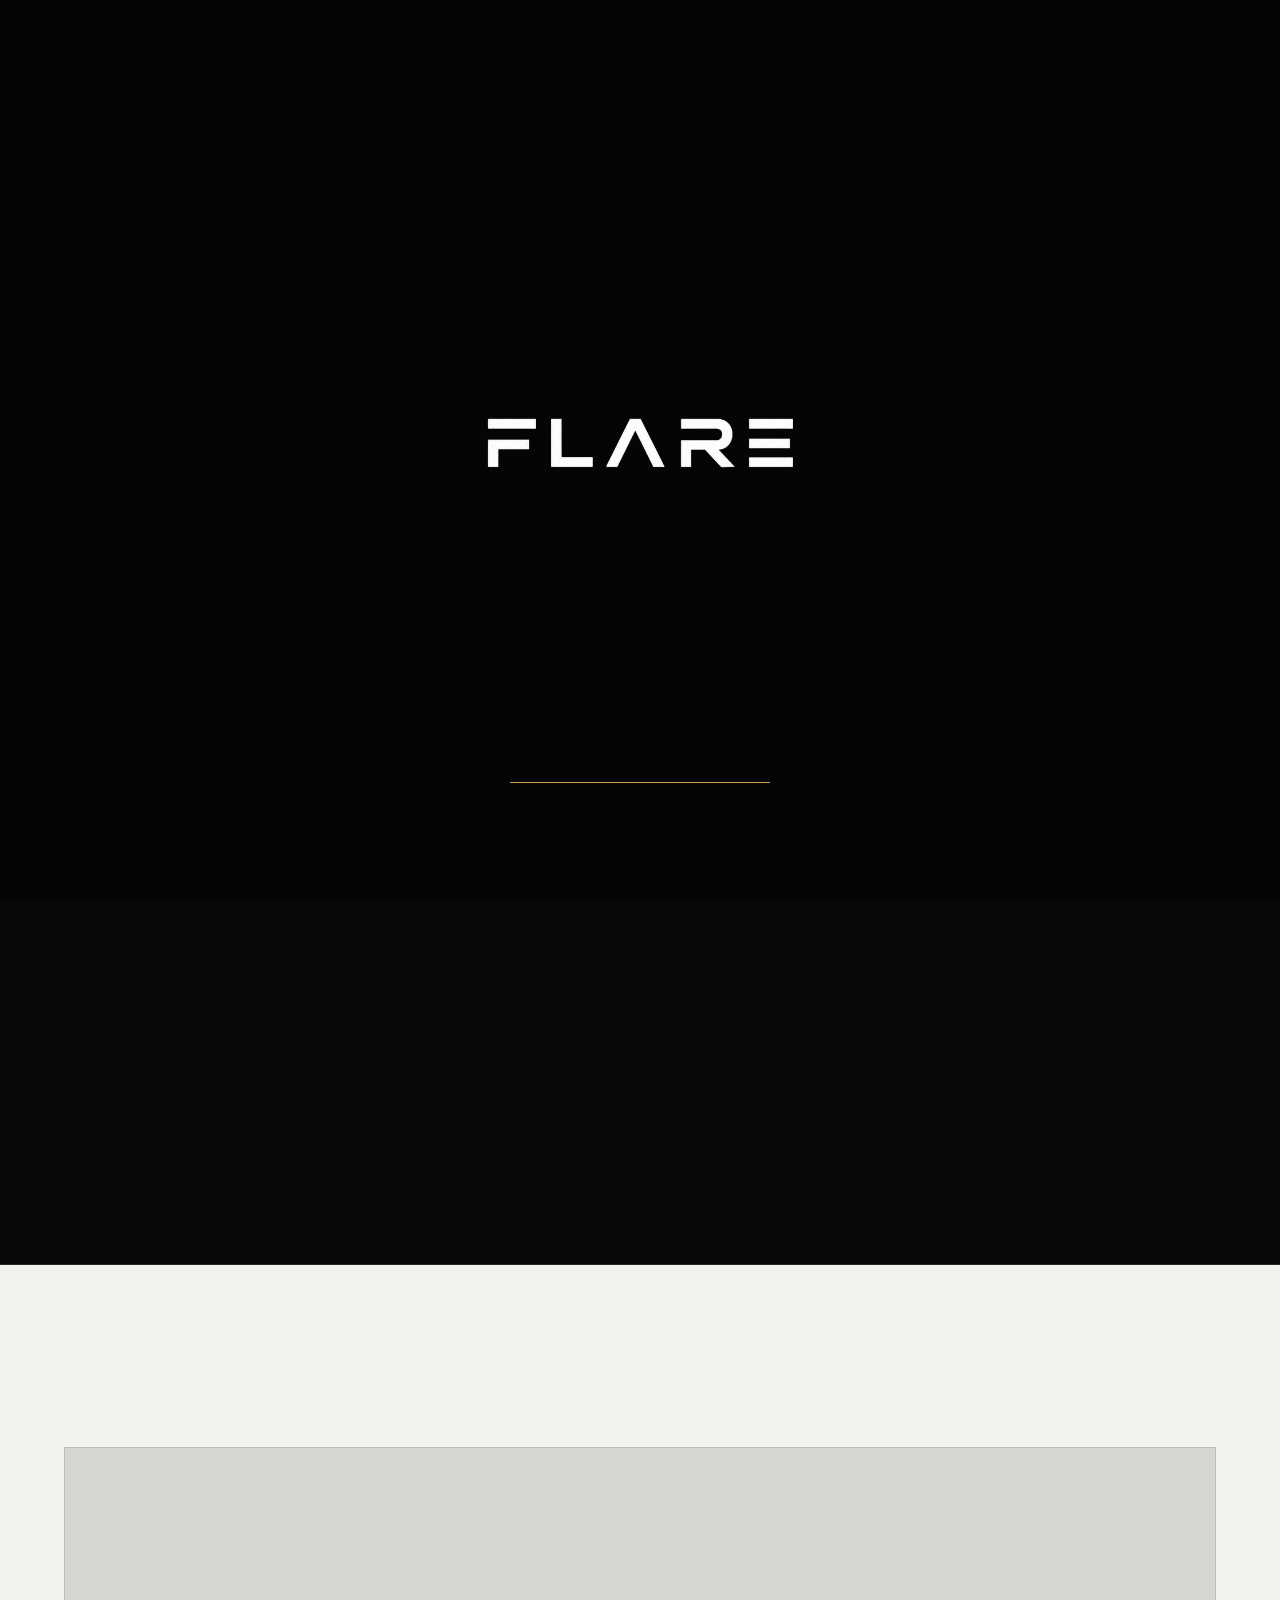
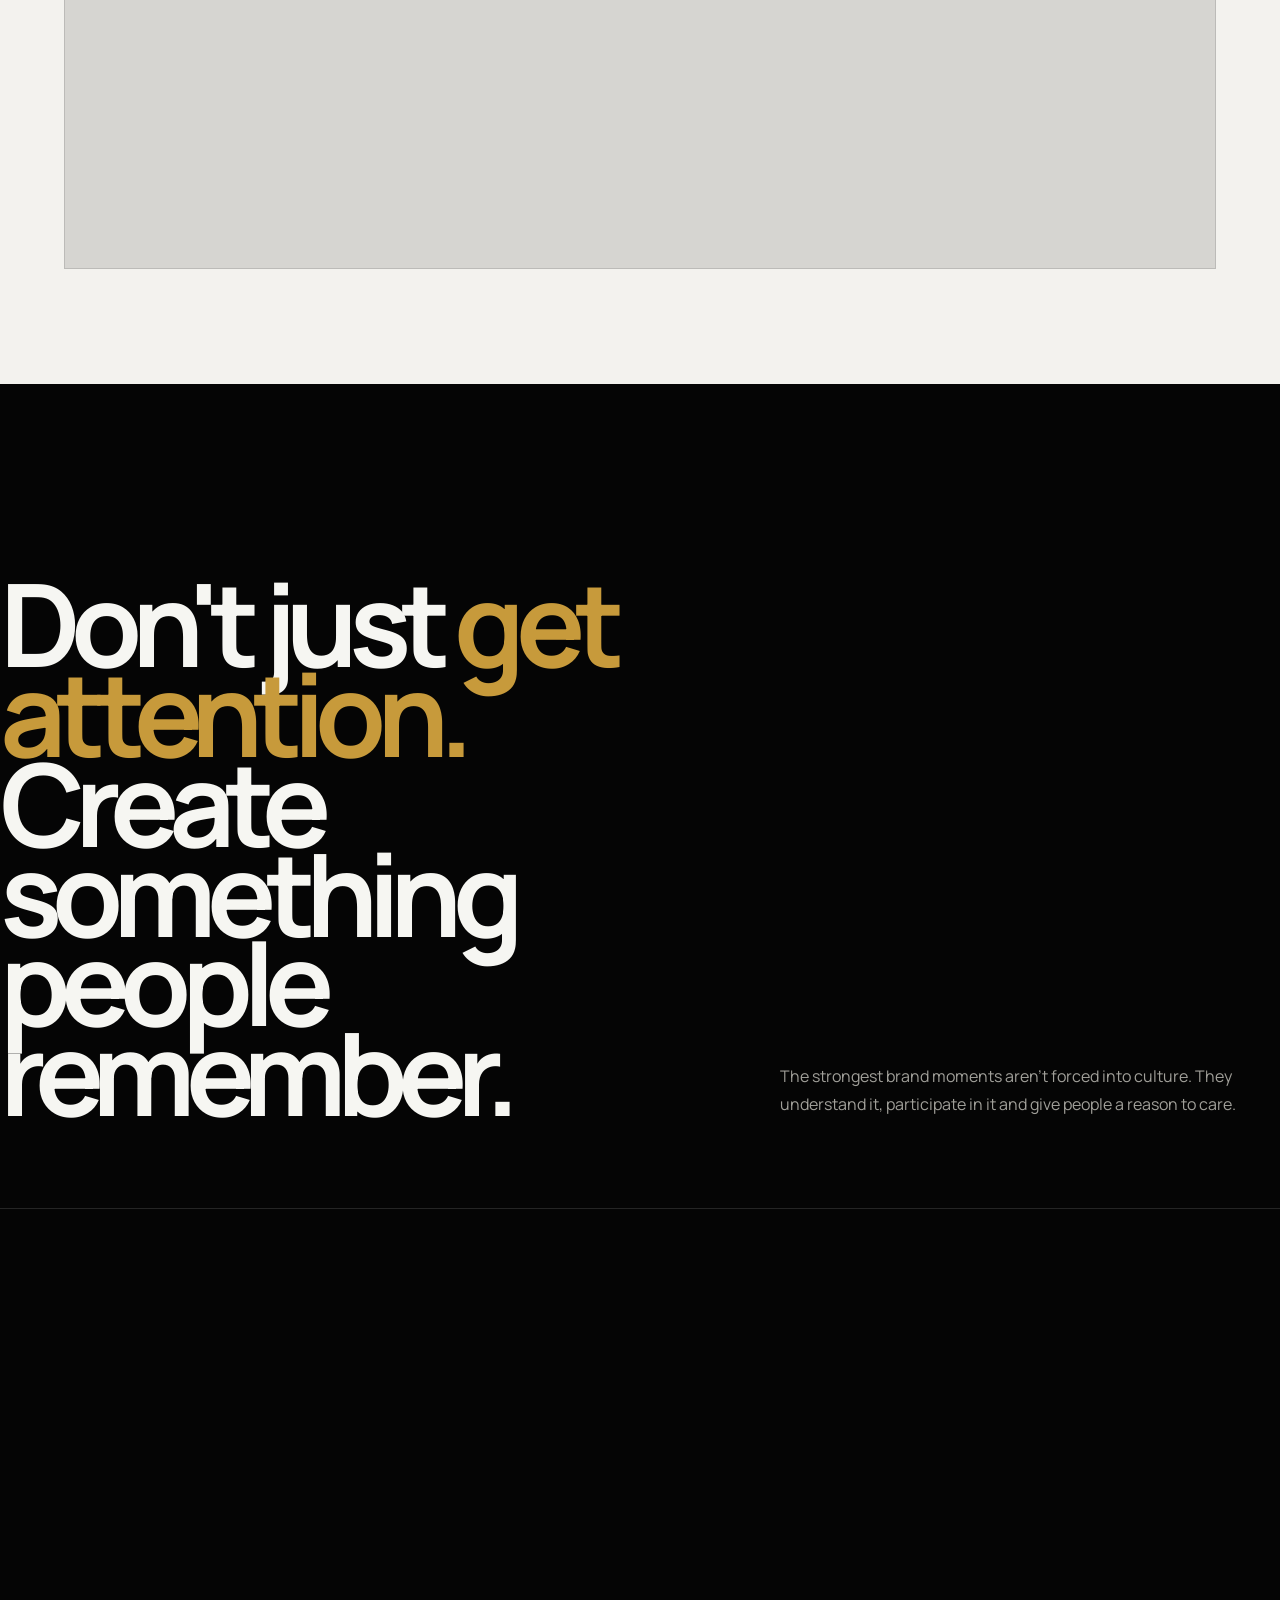
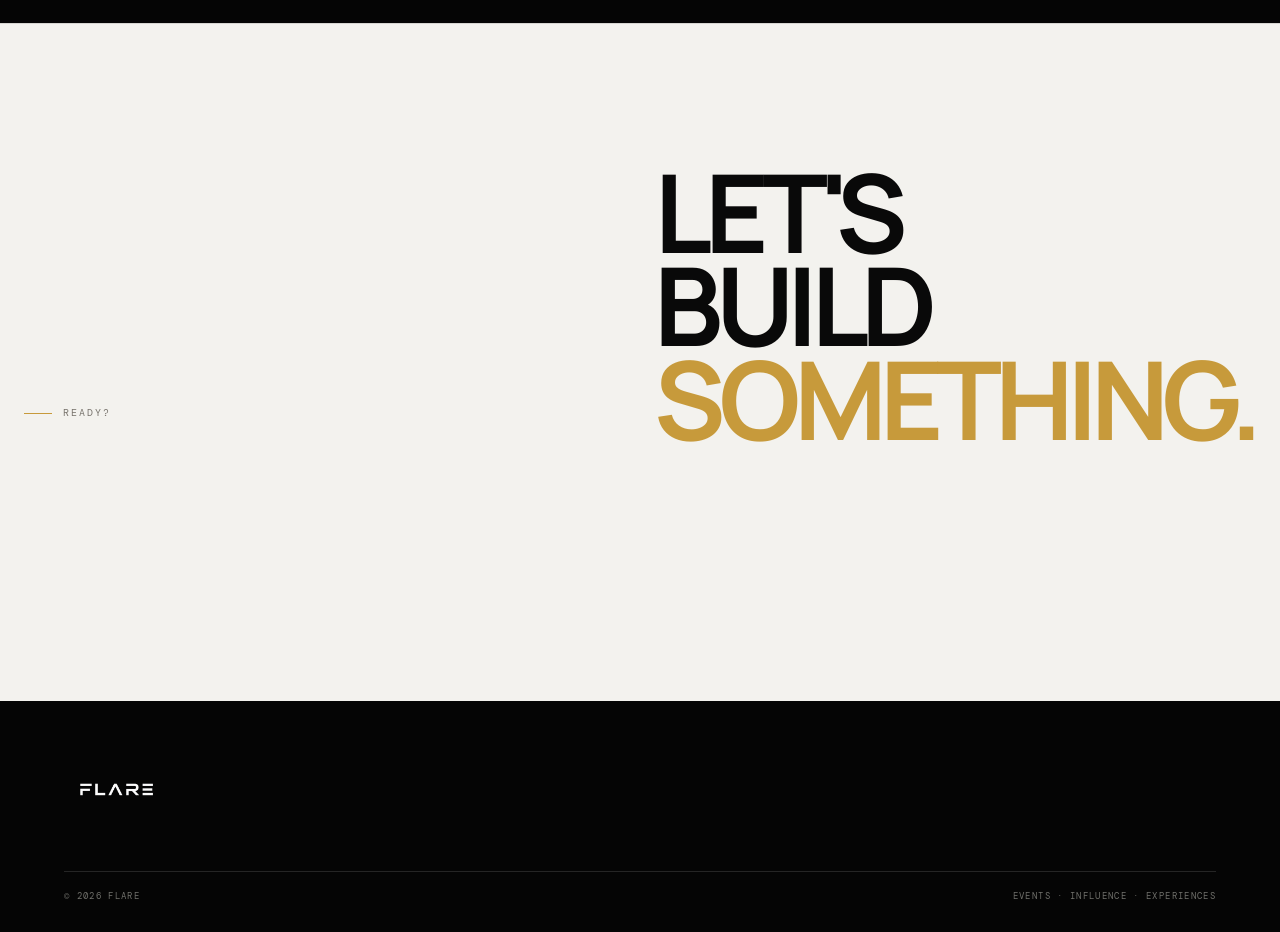
==== commit bb3c145a: "Update brand.html" ====
--- a/brand.html
+++ b/brand.html
@@ -17,7 +17,10 @@
     content="FLARE creates brand strategy, creator partnerships and experiences that connect brands with people and culture."
   >
 
-  <meta name="robots" content="index, follow">
+  <meta
+    name="robots"
+    content="index, follow"
+  >
 
   <meta
     name="theme-color"
@@ -56,14 +59,62 @@
     rel="stylesheet"
   >
 
+
   <link
     rel="stylesheet"
     href="style.css"
   >
+  <style>
+    /* BRAND PAGE — controlled typography so headings never clip */
+    .brand-page .service-card {
+      min-width: 0;
+      overflow: hidden;
+    }
+
+    .brand-page .service-card h3 {
+      margin: 0;
+      max-width: 100%;
+      font-size: clamp(2.15rem, 4.2vw, 4.25rem);
+      line-height: .9;
+      letter-spacing: -.065em;
+      overflow-wrap: anywhere;
+      word-break: normal;
+    }
+
+    .brand-page .service-card p {
+      max-width: 34rem;
+    }
+
+    .brand-page .page-hero h1 {
+      max-width: 12ch;
+    }
+
+    .brand-page .brand-philosophy {
+      padding-top: clamp(80px, 10vw, 140px);
+      padding-bottom: clamp(80px, 10vw, 140px);
+    }
+
+    @media (max-width: 900px) {
+      .brand-page .service-card h3 {
+        font-size: clamp(2.1rem, 9vw, 3.5rem);
+        line-height: .92;
+      }
+    }
+
+    @media (max-width: 600px) {
+      .brand-page .service-card h3 {
+        font-size: clamp(2.25rem, 12vw, 3.35rem);
+      }
+
+      .brand-page .page-hero h1 {
+        max-width: 10ch;
+      }
+    }
+  </style>
 
 
   <!-- =========================
-       SEO / SOCIAL
+       OPEN GRAPH
   ========================== -->
 
   <meta
@@ -106,6 +157,11 @@
     content="FLARE"
   >
 
+
+  <!-- =========================
+       TWITTER
+  ========================== -->
+
   <meta
     name="twitter:card"
     content="summary_large_image"
@@ -128,1535 +184,275 @@
 
 
   <!-- =========================
-       LOADER
+       PAGE SCHEMA
   ========================== -->
 
-  <style>
-
-    .flare-page-loader {
-      position: fixed;
-      inset: 0;
-      z-index: 999999;
-      display: grid;
-      place-items: center;
-      background: #050505;
-      pointer-events: none;
-      animation:
-        flareLoaderOut
-        1s
-        1.25s
-        cubic-bezier(.77,0,.18,1)
-        forwards;
-    }
-
-    .flare-page-loader img {
-      width: min(430px,58vw);
-      height: auto;
-      display: block;
-      opacity: 0;
-      transform: translateY(24px) scale(.96);
-      animation:
-        flareLogoIn
-        .8s
-        .12s
-        cubic-bezier(.2,.75,.2,1)
-        forwards;
-    }
-
-    .flare-loader-line {
-      position: absolute;
-      left: 50%;
-      bottom: 13%;
-      width: min(260px,42vw);
-      height: 1px;
-      background: rgba(255,255,255,.12);
-      overflow: hidden;
-      transform: translateX(-50%);
-    }
-
-    .flare-loader-line::after {
-      content: "";
-      display: block;
-      width: 100%;
-      height: 100%;
-      background: #c79a3b;
-      transform: translateX(-100%);
-      animation:
-        flareLoaderLine
-        1s
-        .2s
-        cubic-bezier(.7,0,.2,1)
-        forwards;
-    }
-
-    @keyframes flareLogoIn {
-      to {
-        opacity: 1;
-        transform: none;
-      }
-    }
-
-    @keyframes flareLoaderLine {
-      to {
-        transform: translateX(0);
-      }
-    }
-
-    @keyframes flareLoaderOut {
-      to {
-        transform: translateY(-100%);
-        visibility: hidden;
-      }
-    }
-
-  </style>
-
-
-  <!-- =========================================================
-       FLARE MASTER MOBILE MENU
-       Same system as index.html
-  ========================================================== -->
-
-  <style>
-
-    @media (max-width: 900px) {
-
-
-      /* =========================
-         HEADER
-      ========================== */
-
-      .site-header {
-
-        height: 86px !important;
-
-        padding:
-          0 30px !important;
-
-        background:
-          rgba(5,5,5,.97) !important;
-
-        border-bottom:
-          1px solid rgba(255,255,255,.14) !important;
-
-        z-index: 10000 !important;
-
-      }
-
-
-      .brand-logo {
-
-        position: relative !important;
-
-        z-index: 10002 !important;
-
-      }
-
-
-      .brand-logo img {
-
-        width: 124px !important;
-
-        height: auto !important;
-
-        display: block !important;
-
-      }
-
-
-      /* =========================
-         ROUND MENU BUTTON
-      ========================== */
-
-      .menu-button {
-
-        position: relative !important;
-
-        display: flex !important;
-
-        width: 58px !important;
-
-        height: 58px !important;
-
-        min-width: 58px !important;
-
-        min-height: 58px !important;
-
-        padding: 0 !important;
-
-        align-items: center !important;
-
-        justify-content: center !important;
-
-        border:
-          1px solid rgba(255,255,255,.38) !important;
-
-        border-radius: 50% !important;
-
-        background: transparent !important;
-
-        color: #fff !important;
-
-        cursor: pointer !important;
-
-        z-index: 10003 !important;
-
-      }
-
-
-      .menu-button span {
-
-        position: absolute !important;
-
-        left: 50% !important;
-
-        top: 50% !important;
-
-        width: 24px !important;
-
-        height: 1px !important;
-
-        margin: 0 !important;
-
-        background: #f7f7f5 !important;
-
-        transform:
-          translate(-50%,-50%) !important;
-
-        transition:
-          transform .4s cubic-bezier(.77,0,.18,1),
-          opacity .25s ease !important;
-
-      }
-
-
-      .menu-button span:first-child {
-
-        margin-top: -4px !important;
-
-      }
-
-
-      .menu-button span:last-child {
-
-        margin-top: 4px !important;
-
-      }
-
-
-      /* =========================
-         MENU → X
-      ========================== */
-
-      .menu-button.active span:first-child {
-
-        margin-top: 0 !important;
-
-        transform:
-          translate(-50%,-50%)
-          rotate(45deg) !important;
-
-      }
-
-
-      .menu-button.active span:last-child {
-
-        margin-top: 0 !important;
-
-        transform:
-          translate(-50%,-50%)
-          rotate(-45deg) !important;
-
-      }
-
-
-      /* =========================
-         FULL SCREEN MENU
-      ========================== */
-
-      .mobile-menu {
-
-        position: fixed !important;
-
-        inset: 0 !important;
-
-        width: 100% !important;
-
-        height: 100dvh !important;
-
-        min-height: 100vh !important;
-
-        display: block !important;
-
-        visibility: hidden !important;
-
-        opacity: 0 !important;
-
-        pointer-events: none !important;
-
-        background: #050505 !important;
-
-        z-index: 9999 !important;
-
-        overflow-y: auto !important;
-
-        overflow-x: hidden !important;
-
-        transform:
-          translateY(-18px) !important;
-
-        transition:
-          opacity .45s ease,
-          transform .55s cubic-bezier(.77,0,.18,1),
-          visibility .45s ease !important;
-
-      }
-
-
-      .mobile-menu.active {
-
-        visibility: visible !important;
-
-        opacity: 1 !important;
-
-        pointer-events: auto !important;
-
-        transform: translateY(0) !important;
-
-      }
-
-
-      /* =========================
-         MENU INNER
-      ========================== */
-
-      .mobile-menu-inner {
-
-        position: relative !important;
-
-        width: 100% !important;
-
-        min-height: 100dvh !important;
-
-        padding:
-          155px
-          30px
-          36px !important;
-
-        display: flex !important;
-
-        flex-direction: column !important;
-
-        box-sizing: border-box !important;
-
-      }
-
-
-      /* =========================
-         MENU LABEL
-      ========================== */
-
-      .menu-label {
-
-        display: block !important;
-
-        margin-bottom: 52px !important;
-
-        font-family:
-          "DM Mono",
-          monospace !important;
-
-        font-size: 12px !important;
-
-        font-weight: 400 !important;
-
-        letter-spacing: .25em !important;
-
-        text-transform: uppercase !important;
-
-        color: #6e6e6b !important;
-
-      }
-
-
-      /* =========================
-         MENU LINKS
-      ========================== */
-
-      .mobile-navigation {
-
-        display: flex !important;
-
-        flex-direction: column !important;
-
-        width: 100% !important;
-
-        margin: 0 !important;
-
-        padding: 0 !important;
-
-      }
-
-
-      .mobile-navigation a {
-
-        position: relative !important;
-
-        width: 100% !important;
-
-        min-height: 104px !important;
-
-        padding:
-          18px 0 !important;
-
-        display: flex !important;
-
-        align-items: center !important;
-
-        justify-content: space-between !important;
-
-        box-sizing: border-box !important;
-
-        border-top:
-          1px solid rgba(255,255,255,.12) !important;
-
-        color: #f7f7f5 !important;
-
-        text-decoration: none !important;
-
-        overflow: hidden !important;
-
-        opacity: 0;
-
-        transform: translateY(25px);
-
-      }
-
-
-      .mobile-navigation a:last-child {
-
-        border-bottom:
-          1px solid rgba(255,255,255,.12) !important;
-
-      }
-
-
-      .mobile-navigation a span {
-
-        display: block !important;
-
-        max-width:
-          calc(100% - 55px) !important;
-
-        font-family:
-          "Manrope",
-          sans-serif !important;
-
-        font-size:
-          clamp(34px,9.5vw,54px) !important;
-
-        line-height: .98 !important;
-
-        font-weight: 500 !important;
-
-        letter-spacing: -.055em !important;
-
-        white-space: nowrap !important;
-
-        color: #f4f4f2 !important;
-
-        transition:
-          transform .3s ease,
-          color .3s ease !important;
-
-      }
-
-
-      .mobile-navigation a small {
-
-        display: block !important;
-
-        flex-shrink: 0 !important;
-
-        margin-left: 15px !important;
-
-        font-family:
-          "DM Mono",
-          monospace !important;
-
-        font-size: 12px !important;
-
-        letter-spacing: .12em !important;
-
-        color: #656562 !important;
-
-        transition:
-          color .3s ease !important;
-
-      }
-
-
-      .mobile-navigation a:hover span {
-
-        transform: translateX(8px);
-
-      }
-
-
-      .mobile-navigation a:hover small {
-
-        color: #c79a3b !important;
-
-      }
-
-
-      /* =========================
-         STAGGER
-      ========================== */
-
-      .mobile-menu.active
-      .mobile-navigation a {
-
-        opacity: 1;
-
-        transform: none;
-
-      }
-
-
-      .mobile-menu.active
-      .mobile-navigation a:nth-child(1) {
-
-        transition:
-          opacity .45s .08s ease,
-          transform .55s .08s cubic-bezier(.2,.8,.2,1);
-
-      }
-
-
-      .mobile-menu.active
-      .mobile-navigation a:nth-child(2) {
-
-        transition:
-          opacity .45s .13s ease,
-          transform .55s .13s cubic-bezier(.2,.8,.2,1);
-
-      }
-
-
-      .mobile-menu.active
-      .mobile-navigation a:nth-child(3) {
-
-        transition:
-          opacity .45s .18s ease,
-          transform .55s .18s cubic-bezier(.2,.8,.2,1);
-
-      }
-
-
-      .mobile-menu.active
-      .mobile-navigation a:nth-child(4) {
-
-        transition:
-          opacity .45s .23s ease,
-          transform .55s .23s cubic-bezier(.2,.8,.2,1);
-
-      }
-
-
-      .mobile-menu.active
-      .mobile-navigation a:nth-child(5) {
-
-        transition:
-          opacity .45s .28s ease,
-          transform .55s .28s cubic-bezier(.2,.8,.2,1);
-
-      }
-
-
-      /* =========================
-         SOCIALS
-      ========================== */
-
-      .menu-socials {
-
-        margin-top: auto !important;
-
-        padding-top: 48px !important;
-
-        display: flex !important;
-
-        flex-wrap: wrap !important;
-
-        gap: 28px !important;
-
-        animation: none;
-
-      }
-
-
-      .mobile-menu.active .menu-socials {
-
-        animation:
-          menuSocialIn
-          .6s
-          .38s
-          cubic-bezier(.2,.8,.2,1)
-          both;
-
-      }
-
-
-      .menu-socials a {
-
-        font-family:
-          "DM Mono",
-          monospace !important;
-
-        font-size: 11px !important;
-
-        line-height: 1 !important;
-
-        letter-spacing: .18em !important;
-
-        text-transform: uppercase !important;
-
-        color: #777773 !important;
-
-        text-decoration: none !important;
-
-      }
-
-
-      .menu-socials a:hover {
-
-        color: #f7f7f5 !important;
-
-      }
-
-
-      /* =========================
-         BODY LOCK
-      ========================== */
-
-      body.menu-open {
-
-        overflow: hidden !important;
-
-        touch-action: none !important;
-
-      }
-
-
-      @keyframes menuSocialIn {
-
-        from {
-
-          opacity: 0;
-
-          transform: translateY(15px);
-
-        }
-
-        to {
-
-          opacity: 1;
-
-          transform: none;
-
-        }
-
-      }
-
-    }
-
-
-    /* =========================
-       SMALL PHONES
-    ========================== */
-
-    @media (max-width: 600px) {
-
-      .site-header {
-
-        height: 82px !important;
-
-        padding:
-          0 22px !important;
-
-      }
-
-
-      .brand-logo img {
-
-        width: 112px !important;
-
-      }
-
-
-      .menu-button {
-
-        width: 54px !important;
-
-        height: 54px !important;
-
-        min-width: 54px !important;
-
-        min-height: 54px !important;
-
-      }
-
-
-      .mobile-menu-inner {
-
-        padding:
-          137px
-          22px
-          28px !important;
-
-      }
-
-
-      .menu-label {
-
-        margin-bottom: 38px !important;
-
-        font-size: 10px !important;
-
-        letter-spacing: .22em !important;
-
-      }
-
-
-      .mobile-navigation a {
-
-        min-height: 91px !important;
-
-        padding:
-          15px 0 !important;
-
-      }
-
-
-      .mobile-navigation a span {
-
-        font-size:
-          clamp(30px,8.9vw,43px) !important;
-
-        letter-spacing: -.06em !important;
-
-      }
-
-
-      .mobile-navigation a small {
-
-        font-size: 10px !important;
-
-      }
-
-
-      .menu-socials {
-
-        gap: 20px !important;
-
-        padding-top: 36px !important;
-
-      }
-
-
-      .menu-socials a {
-
-        font-size: 9px !important;
-
-        letter-spacing: .14em !important;
-
-      }
-
-    }
-
-
-    /* =========================
-       VERY SMALL PHONES
-    ========================== */
-
-    @media (max-width: 380px) {
-
-      .mobile-menu-inner {
-
-        padding-top: 125px !important;
-
-      }
-
-
-      .menu-label {
-
-        margin-bottom: 28px !important;
-
-      }
-
-
-      .mobile-navigation a {
-
-        min-height: 80px !important;
-
-      }
-
-
-      .mobile-navigation a span {
-
-        font-size: 29px !important;
-
-      }
-
-    }
-
-  </style>
+  <script type="application/ld+json">
+
+  {
+    "@context": "https://schema.org",
+    "@type": "WebPage",
+    "name": "FLARE — Brand & FLARE Experiences",
+    "url": "https://flareevents.in/brand.html",
+    "description": "FLARE creates brand strategy, creator partnerships and experiences that connect brands with people and culture."
+  }
+
+  </script>
 
 
   <!-- =========================
-       BRAND PAGE GRAPHICS
+       FLARE PAGE LOADER
   ========================== -->
 
-  <style>
-
-    .brand-page {
-
-      --brand-gold: #c79a3b;
-      --brand-paper: #f3f2ee;
-      --brand-ink: #080808;
-
-    }
-
-
-    .brand-page .page-hero {
-
-      position: relative;
-
-      min-height:
-        min(760px,calc(100vh - 92px));
-
-      display: flex;
-
-      flex-direction: column;
-
-      justify-content: center;
-
-      overflow: hidden;
-
-      isolation: isolate;
-
-    }
-
-
-    .brand-page .page-hero::before {
-
-      content: "";
-
-      position: absolute;
-
-      width:
-        min(62vw,760px);
-
-      height:
-        min(62vw,760px);
-
-      right: -18%;
-
-      top: 4%;
-
-      border:
-        1px solid rgba(199,154,59,.18);
-
-      border-radius: 50%;
-
-      box-shadow:
-        0 0 0 80px rgba(199,154,59,.025),
-        0 0 0 160px rgba(199,154,59,.018);
-
-      animation:
-        brandOrbit
-        14s
-        linear
-        infinite;
-
-      z-index: -2;
-
-    }
-
-
-    .brand-page .page-hero::after {
-
-      content: "";
-
-      position: absolute;
-
-      width: 42vw;
-
-      height: 42vw;
-
-      right: 7%;
-
-      top: 18%;
-
-      background:
-        radial-gradient(
-          circle at 50% 50%,
-          rgba(199,154,59,.14),
-          transparent 48%
-        ),
-        repeating-linear-gradient(
-          90deg,
-          transparent 0 38px,
-          rgba(255,255,255,.025) 39px 40px
-        );
-
-      opacity: .7;
-
-      transform: rotate(18deg);
-
-      z-index: -3;
-
-    }
-
-
-    .brand-page .page-hero h1 {
-
-      position: relative;
-
-      z-index: 2;
-
-      max-width: 12ch;
-
-    }
-
-
-    .brand-hero-mark {
-
-      position: absolute;
-
-      right:
-        clamp(35px,9vw,150px);
-
-      bottom:
-        clamp(55px,10vw,130px);
-
-      width:
-        clamp(110px,13vw,190px);
-
-      aspect-ratio: 1;
-
-      display: grid;
-
-      place-items: center;
-
-      border:
-        1px solid rgba(255,255,255,.13);
-
-      border-radius: 50%;
-
-      color:
-        rgba(255,255,255,.48);
-
-      font-family:
-        "DM Mono",
-        monospace;
-
-      font-size: 9px;
-
-      letter-spacing: .2em;
-
-      text-transform: uppercase;
-
-      animation:
-        brandFloat
-        5s
-        ease-in-out
-        infinite;
-
-    }
-
-
-    .brand-hero-mark::before,
-    .brand-hero-mark::after {
-
-      content: "";
-
-      position: absolute;
-
-      border:
-        1px solid rgba(199,154,59,.42);
-
-      border-radius: 50%;
-
-    }
-
-
-    .brand-hero-mark::before {
-
-      inset: 18%;
-
-    }
-
-
-    .brand-hero-mark::after {
-
-      inset: 37%;
-
-      background:
-        var(--brand-gold);
-
-      border: 0;
-
-      box-shadow:
-        0 0 35px rgba(199,154,59,.25);
-
-    }
-
-
-    .brand-page .page-copy {
-
-      position: relative;
-
-      overflow: hidden;
-
-    }
-
-
-    .brand-page .page-copy::after {
-
-      content: "01";
-
-      position: absolute;
-
-      right: -2vw;
-
-      bottom: -7vw;
-
-      font-size:
-        clamp(180px,28vw,430px);
-
-      line-height: .7;
-
-      font-weight: 800;
-
-      letter-spacing: -.09em;
-
-      color:
-        rgba(255,255,255,.025);
-
-      pointer-events: none;
-
-    }
-
-
-    .brand-page .service-cards {
-
-      align-items: stretch;
-
-    }
-
-
-    .brand-page .service-card {
-
-      min-width: 0;
-
-      min-height: 520px;
-
-      overflow: hidden;
-
-      container-type: inline-size;
-
-      isolation: isolate;
-
-      transition:
-        transform .55s cubic-bezier(.2,.75,.2,1),
-        box-shadow .55s ease;
-
-    }
-
-
-    .brand-page .service-card:hover {
-
-      box-shadow:
-        0 24px 60px rgba(0,0,0,.08);
-
-    }
-
-
-    .brand-page .service-card h3 {
-
-      margin-top: auto;
-
-      margin-bottom: 15px;
-
-      max-width: 100%;
-
-      font-size:
-        clamp(2rem,13cqw,3.6rem);
-
-      line-height: .9;
-
-      letter-spacing: -.065em;
-
-      white-space: nowrap;
-
-    }
-
-
-    .brand-page .service-card p {
-
-      max-width: 34rem;
-
-    }
-
-
-    .service-art {
-
-      position: relative;
-
-      height: 150px;
-
-      margin: 30px 0 20px;
-
-      display: flex;
-
-      align-items: center;
-
-      justify-content: center;
-
-      opacity: .92;
-
-      transition:
-        transform .6s cubic-bezier(.2,.75,.2,1);
-
-    }
-
-
-    .service-card:hover .service-art {
-
-      transform:
-        translateY(-7px)
-        scale(1.03);
-
-    }
-
-
-    .service-art svg {
-
-      width: 100%;
-
-      height: 100%;
-
-      overflow: visible;
-
-    }
-
-
-    .strategy-graphic .line {
-
-      fill: none;
-
-      stroke: currentColor;
-
-      stroke-width: 1.2;
-
-      vector-effect:
-        non-scaling-stroke;
-
-    }
-
-
-    .strategy-graphic .accent {
-
-      fill:
-        var(--brand-gold);
-
-      stroke: none;
-
-    }
-
-
-    .strategy-graphic .grid {
-
-      stroke:
-        rgba(0,0,0,.14);
-
-      stroke-width: 1;
-
-    }
-
-
-    .creator-graphic circle,
-    .creator-graphic line {
-
-      fill: none;
-
-      stroke: currentColor;
-
-      stroke-width: 1.2;
-
-    }
-
-
-    .creator-graphic .node {
-
-      fill:
-        var(--brand-gold);
-
-      stroke: none;
-
-    }
-
-
-    .creator-graphic .pulse {
-
-      animation:
-        nodePulse
-        2.8s
-        ease-in-out
-        infinite;
-
-      transform-origin: center;
-
-    }
-
-
-    .experience-graphic rect {
-
-      fill: none;
-
-      stroke: currentColor;
-
-      stroke-width: 1.2;
-
-    }
-
-
-    .experience-graphic .fill {
-
-      fill:
-        rgba(199,154,59,.16);
-
-      stroke:
-        var(--brand-gold);
-
-    }
-
-
-    .experience-graphic .center {
-
-      fill:
-        var(--brand-gold);
-
-      stroke: none;
-
-      animation:
-        experiencePulse
-        2.6s
-        ease-in-out
-        infinite;
-
-      transform-origin: center;
-
-    }
-
-
-    .brand-page .brand-philosophy {
-
-      position: relative;
-
-      overflow: hidden;
-
-      padding-top:
-        clamp(100px,11vw,160px);
-
-      padding-bottom:
-        clamp(100px,11vw,160px);
-
-    }
-
-
-    .brand-page .brand-philosophy::before {
-
-      content: "";
-
-      position: absolute;
-
-      width: 52vw;
-
-      height: 52vw;
-
-      max-width: 720px;
-
-      max-height: 720px;
-
-      right: -20%;
-
-      top: 18%;
-
-      border:
-        1px solid rgba(199,154,59,.16);
-
-      border-radius: 50%;
-
-      animation:
-        brandOrbitReverse
-        18s
-        linear
-        infinite;
-
-      pointer-events: none;
-
-    }
-
-
-    .brand-page .brand-philosophy::after {
-
-      content: "FLARE";
-
-      position: absolute;
-
-      right: -5vw;
-
-      bottom: -5vw;
-
-      font-size:
-        clamp(130px,23vw,340px);
-
-      font-weight: 800;
-
-      letter-spacing: -.09em;
-
-      color:
-        rgba(255,255,255,.025);
-
-      pointer-events: none;
-
-    }
-
-
-    .brand-page .big-cta {
-
-      position: relative;
-
-      overflow: hidden;
-
-    }
-
-
-    .brand-page .big-cta::before {
-
-      content: "✦";
-
-      position: absolute;
-
-      right: 8%;
-
-      top: 14%;
-
-      font-size:
-        clamp(70px,9vw,130px);
-
-      color:
-        var(--brand-gold);
-
-      opacity: .35;
-
-      animation:
-        brandFloat
-        4s
-        ease-in-out
-        infinite;
-
-    }
-
-
-    @keyframes brandOrbit {
-
-      to {
-        transform: rotate(360deg);
-      }
-
-    }
-
-
-    @keyframes brandOrbitReverse {
-
-      to {
-        transform: rotate(-360deg);
-      }
-
-    }
-
-
-    @keyframes brandFloat {
-
-      0%,100% {
-        transform: translateY(0);
-      }
-
-      50% {
-        transform: translateY(-12px);
-      }
-
-    }
-
-
-    @keyframes nodePulse {
-
-      0%,100% {
-        transform: scale(1);
-        opacity: .8;
-      }
-
-      50% {
-        transform: scale(1.35);
-        opacity: 1;
-      }
-
-    }
-
-
-    @keyframes experiencePulse {
-
-      0%,100% {
-        transform: scale(1);
-        opacity: .75;
-      }
-
-      50% {
-        transform: scale(1.2);
-        opacity: 1;
-      }
-
-    }
-
-
-    @media (max-width: 900px) {
-
-      .brand-page .page-hero {
-
-        min-height: 620px;
-
-      }
-
-
-      .brand-hero-mark {
-
-        right: 7vw;
-
-        bottom: 8vw;
-
-      }
-
-
-      .brand-page .service-card {
-
-        min-height: 440px;
-
-      }
-
-
-      .brand-page .service-card h3 {
-
-        font-size:
-          clamp(2.15rem,12cqw,3.3rem);
-
-      }
-
-    }
-
-
-    @media (max-width: 600px) {
-
-      .brand-page .page-hero {
-
-        min-height: 560px;
-
-      }
-
-
-      .brand-page .page-hero h1 {
-
-        max-width: 10ch;
-
-      }
-
-
-      .brand-hero-mark {
-
-        width: 105px;
-
-        right: 20px;
-
-        bottom: 42px;
-
-      }
-
-
-      .service-art {
-
-        height: 120px;
-
-        margin: 20px 0 15px;
-
-      }
-
-
-      .brand-page .service-card {
-
-        min-height: 390px;
-
-      }
-
-
-      .brand-page .service-card h3 {
-
-        font-size:
-          clamp(2.3rem,15cqw,3.2rem);
-
-      }
-
-    }
-
-  </style>
-
-
-  <script type="application/ld+json">
-
-  {
-    "@context":"https://schema.org",
-    "@type":"WebPage",
-    "name":"FLARE — Brand & FLARE Experiences",
-    "url":"https://flareevents.in/brand.html",
-    "description":"FLARE creates brand strategy, creator partnerships and experiences that connect brands with people and culture."
-  }
-
-  </script>
-
-
-<style>
-  /* FINAL FIX — BRAND PAGE CTA WAS BEING HIDDEN BY THE HOMEPAGE MOTION CSS */
-  .brand-page .big-cta .cta-inner{
-    opacity:1 !important;
-    visibility:visible !important;
-    transform:none !important;
-  }
-
-  .brand-page .big-cta .eyebrow,
-  .brand-page .big-cta h2,
-  .brand-page .big-cta .cta-button{
-    visibility:visible !important;
-  }
-
-  /* Keep the CTA elegant on small screens */
-  @media (max-width:900px){
-    .brand-page .big-cta .cta-inner{
-      display:grid;
-      grid-template-columns:1fr;
-      gap:40px;
-    }
-  }
+
+
+<style id="flare-final-page-fixes">
+/* =========================================================
+   FLARE — FINAL INNER PAGE FIXES
+========================================================= */
+
+html{overflow-x:hidden}
+body{overflow-x:hidden}
+
+/* ----- consistent header/menu ----- */
+.site-header{
+  z-index:10050 !important;
+}
+
+.menu-button{
+  width:56px !important;
+  height:56px !important;
+  min-width:56px !important;
+  min-height:56px !important;
+  border-radius:50% !important;
+  z-index:10060 !important;
+  position:relative !important;
+  display:none;
+  align-items:center;
+  justify-content:center;
+  touch-action:manipulation;
+  -webkit-tap-highlight-color:transparent;
+}
+
+.menu-button span{
+  width:18px !important;
+  height:1px !important;
+  display:block !important;
+  position:absolute !important;
+  left:50% !important;
+  top:50% !important;
+  margin-left:-9px !important;
+  background:currentColor !important;
+  transition:transform .55s cubic-bezier(.16,1,.3,1),opacity .3s ease !important;
+}
+
+.menu-button span:first-child{transform:translateY(-4px)}
+.menu-button span:last-child{transform:translateY(4px)}
+
+.menu-button.active span:first-child,
+.menu-button.is-open span:first-child{
+  transform:rotate(45deg) !important;
+}
+
+.menu-button.active span:last-child,
+.menu-button.is-open span:last-child{
+  transform:rotate(-45deg) !important;
+}
+
+.mobile-menu{
+  z-index:10040 !important;
+}
+
+.mobile-menu.active,
+.mobile-menu.open,
+.mobile-menu.is-open{
+  opacity:1 !important;
+  visibility:visible !important;
+  pointer-events:auto !important;
+}
+
+/* ----- CTA never clips on mobile ----- */
+.big-cta{
+  width:100% !important;
+  max-width:100% !important;
+  overflow:hidden !important;
+}
+
+.big-cta .cta-inner{
+  width:min(var(--max,1380px),calc(100% - 48px)) !important;
+  max-width:100% !important;
+  min-width:0 !important;
+  margin-left:auto !important;
+  margin-right:auto !important;
+}
+
+.big-cta h2{
+  max-width:100% !important;
+  width:100% !important;
+  white-space:normal !important;
+  overflow-wrap:normal !important;
+  word-break:normal !important;
+  letter-spacing:-.065em !important;
+}
+
+.big-cta .cta-button{
+  position:relative !important;
+  z-index:5 !important;
+  max-width:100% !important;
+  box-sizing:border-box !important;
+}
+
+@media (max-width:1100px){
+  .menu-button{display:flex !important}
+}
+
+@media (max-width:900px){
+  .site-header{
+    padding-left:20px !important;
+    padding-right:20px !important;
+  }
+
+  .menu-button{
+    width:52px !important;
+    height:52px !important;
+    min-width:52px !important;
+    min-height:52px !important;
+  }
+
+  .big-cta .cta-inner{
+    width:calc(100% - 36px) !important;
+  }
+
+  .big-cta h2{
+    font-size:clamp(52px,16.5vw,82px) !important;
+    line-height:.86 !important;
+  }
+
+  .big-cta .cta-button{
+    width:100% !important;
+    min-height:52px !important;
+    padding:14px 18px !important;
+    white-space:normal !important;
+    text-align:left;
+  }
+}
+
+@media (max-width:390px){
+  .site-header{
+    padding-left:16px !important;
+    padding-right:16px !important;
+  }
+
+  .menu-button{
+    width:49px !important;
+    height:49px !important;
+    min-width:49px !important;
+    min-height:49px !important;
+  }
+
+  .big-cta .cta-inner{
+    width:calc(100% - 28px) !important;
+  }
+
+  .big-cta h2{
+    font-size:clamp(44px,15.5vw,62px) !important;
+  }
+}
+
+/* ----- editorial image/graphic cards ----- */
+.flare-motion-visual{
+  position:relative;
+  min-height:clamp(280px,36vw,520px);
+  overflow:hidden;
+  isolation:isolate;
+  background:#111;
+  color:#f7f7f5;
+}
+
+.flare-motion-visual::before{
+  content:"";
+  position:absolute;
+  inset:-15%;
+  z-index:-2;
+  background:
+    radial-gradient(circle at 25% 28%,rgba(199,154,59,.30),transparent 26%),
+    radial-gradient(circle at 75% 72%,rgba(255,255,255,.10),transparent 25%),
+    linear-gradient(135deg,#080808,#202020 52%,#090909);
+  animation:flareVisualDrift 14s ease-in-out infinite alternate;
+}
+
+.flare-motion-visual::after{
+  content:"";
+  position:absolute;
+  inset:10%;
+  z-index:-1;
+  border:1px solid rgba(199,154,59,.30);
+  border-radius:50%;
+  transform:rotate(-12deg) scale(1.1);
+  animation:flareVisualOrbit 18s linear infinite;
+}
+
+.flare-motion-visual .motion-shape{
+  position:absolute;
+  border:1px solid rgba(255,255,255,.24);
+  transform:rotate(45deg);
+}
+
+.flare-motion-visual .shape-one{
+  width:30%;
+  aspect-ratio:1;
+  left:12%;
+  top:20%;
+}
+
+.flare-motion-visual .shape-two{
+  width:18%;
+  aspect-ratio:1;
+  right:15%;
+  bottom:16%;
+  border-color:rgba(199,154,59,.65);
+}
+
+.flare-motion-visual .motion-label{
+  position:absolute;
+  left:24px;
+  top:24px;
+  font:10px/1 "DM Mono",monospace;
+  letter-spacing:.16em;
+  text-transform:uppercase;
+  opacity:.72;
+}
+
+.flare-motion-visual .motion-word{
+  position:absolute;
+  left:8%;
+  bottom:9%;
+  font-size:clamp(48px,8vw,130px);
+  line-height:.78;
+  letter-spacing:-.07em;
+  font-weight:800;
+}
+
+.flare-motion-visual .motion-word span{
+  color:#c79a3b;
+}
+
+@keyframes flareVisualDrift{
+  from{transform:translate3d(-2%,0,0) scale(1)}
+  to{transform:translate3d(2%,-2%,0) scale(1.05)}
+}
+
+@keyframes flareVisualOrbit{
+  from{transform:rotate(-12deg) scale(1.1)}
+  to{transform:rotate(348deg) scale(1.1)}
+}
+
+@media (prefers-reduced-motion:reduce){
+  .flare-motion-visual::before,
+  .flare-motion-visual::after{
+    animation:none !important;
+  }
+}
 </style>
 
 </head>
@@ -1666,7 +462,7 @@
 
 
   <!-- =========================
-       LOADER
+       GLOBAL FLARE LOADER
   ========================== -->
 
   <div
@@ -1704,6 +500,8 @@
 
     </a>
 
+
+    <!-- DESKTOP -->
 
     <nav
       class="desktop-nav"
@@ -1745,141 +543,14 @@
     >
 
       <span></span>
+
       <span></span>
 
     </button>
 
+
   </header>
 
-
-  <!-- =========================
-       MOBILE MENU
-  ========================== -->
-
-  <div
-    class="mobile-menu"
-    id="mobileMenu"
-    aria-hidden="true"
-  >
-
-    <div class="mobile-menu-inner">
-
-
-      <div class="menu-label">
-        MENU / 001
-      </div>
-
-
-      <nav
-        class="mobile-navigation"
-        aria-label="Mobile navigation"
-      >
-
-
-        <a href="index.html#idea">
-
-          <span>
-            THE IDEA
-          </span>
-
-          <small>
-            01
-          </small>
-
-        </a>
-
-
-        <a href="index.html#services">
-
-          <span>
-            WHAT WE DO
-          </span>
-
-          <small>
-            02
-          </small>
-
-        </a>
-
-
-        <a href="index.html#work">
-
-          <span>
-            SELECTED WORK
-          </span>
-
-          <small>
-            03
-          </small>
-
-        </a>
-
-
-        <a href="founder.html">
-
-          <span>
-            FOUNDER
-          </span>
-
-          <small>
-            04
-          </small>
-
-        </a>
-
-
-        <a href="contact.html">
-
-          <span>
-            START A PROJECT
-          </span>
-
-          <small>
-            05
-          </small>
-
-        </a>
-
-
-      </nav>
-
-
-      <div class="menu-socials">
-
-
-        <a
-          href="https://www.instagram.com/weareflare.in/"
-          target="_blank"
-          rel="noopener noreferrer"
-        >
-          INSTAGRAM ↗
-        </a>
-
-
-        <a
-          href="https://www.facebook.com/share/17yEoZoNkn/"
-          target="_blank"
-          rel="noopener noreferrer"
-        >
-          FACEBOOK ↗
-        </a>
-
-
-        <a
-          href="https://www.linkedin.com/company/flare-events-india/"
-          target="_blank"
-          rel="noopener noreferrer"
-        >
-          LINKEDIN ↗
-        </a>
-
-
-      </div>
-
-
-    </div>
-
-  </div>
 
 
   <!-- =========================
@@ -1895,6 +566,7 @@
 
     <section class="page-hero">
 
+
       <span class="eyebrow reveal">
         FLARE / BRAND & FLARE
       </span>
@@ -1903,7 +575,6 @@
       <h1 class="reveal delay-1">
 
         MAKE YOUR
-
         <br>
 
         <span>
@@ -1913,17 +584,6 @@
       </h1>
 
 
-      <div
-        class="brand-hero-mark"
-        aria-hidden="true"
-      >
-
-        <span>
-          IDEA → IMPACT
-        </span>
-
-      </div>
-
     </section>
 
 
@@ -1947,7 +607,6 @@
         <h2 class="reveal delay-1">
 
           Strategy first.
-
           <br>
 
           Culture always.
@@ -1957,20 +616,23 @@
 
         <p class="reveal delay-2">
 
-          We work with brands to turn objectives into ideas people
-          actually want to engage with. From creator-led campaigns
-          to experiences, FLARE connects strategy, culture and execution.
+          We work with brands to turn objectives
+          into ideas people actually want to engage
+          with. From creator-led campaigns to
+          experiences, FLARE connects strategy,
+          culture and execution.
 
         </p>
 
 
       </div>
 
+
     </section>
 
 
     <!-- =========================
-         SERVICES
+         BRAND SERVICES
     ========================== -->
 
     <section
@@ -1989,7 +651,7 @@
       <div class="service-cards">
 
 
-        <!-- STRATEGY -->
+        <!-- 01 -->
 
         <article class="service-card reveal">
 
@@ -2000,44 +662,6 @@
               01
             </span>
 
-            <span>
-              THINK
-            </span>
-
-          </div>
-
-
-          <div
-            class="service-art strategy-graphic"
-            aria-hidden="true"
-          >
-
-            <svg viewBox="0 0 400 150">
-
-              <path
-                class="grid"
-                d="M20 120H380M20 90H380M20 60H380M20 30H380"
-              />
-
-              <path
-                class="grid"
-                d="M60 15V135M120 15V135M180 15V135M240 15V135M300 15V135M360 15V135"
-              />
-
-              <path
-                class="line"
-                d="M25 112 C75 108, 82 72, 125 80 S175 116, 215 76 S270 42, 310 55 S345 45, 375 22"
-              />
-
-              <circle
-                class="accent"
-                cx="310"
-                cy="55"
-                r="5"
-              />
-
-            </svg>
-
           </div>
 
 
@@ -2048,8 +672,9 @@
 
           <p>
 
-            Campaign thinking, audience understanding and ideas
-            built around the objective.
+            Campaign thinking, audience
+            understanding and ideas built
+            around the objective.
 
           </p>
 
@@ -2057,9 +682,9 @@
         </article>
 
 
-        <!-- CREATORS -->
-
-        <article class="service-card reveal delay-1">
+        <!-- 02 -->
+
+        <article class="service-card reveal">
 
 
           <div class="card-top">
@@ -2068,82 +693,6 @@
               02
             </span>
 
-            <span>
-              CONNECT
-            </span>
-
-          </div>
-
-
-          <div
-            class="service-art creator-graphic"
-            aria-hidden="true"
-          >
-
-            <svg viewBox="0 0 400 150">
-
-              <line
-                x1="95"
-                y1="75"
-                x2="195"
-                y2="38"
-              />
-
-              <line
-                x1="95"
-                y1="75"
-                x2="195"
-                y2="112"
-              />
-
-              <line
-                x1="195"
-                y1="38"
-                x2="305"
-                y2="75"
-              />
-
-              <line
-                x1="195"
-                y1="112"
-                x2="305"
-                y2="75"
-              />
-
-              <circle
-                cx="95"
-                cy="75"
-                r="16"
-              />
-
-              <circle
-                cx="195"
-                cy="38"
-                r="13"
-              />
-
-              <circle
-                cx="195"
-                cy="112"
-                r="13"
-              />
-
-              <circle
-                class="node pulse"
-                cx="305"
-                cy="75"
-                r="18"
-              />
-
-              <circle
-                cx="305"
-                cy="75"
-                r="28"
-                opacity=".18"
-              />
-
-            </svg>
-
           </div>
 
 
@@ -2154,8 +703,9 @@
 
           <p>
 
-            Finding creators whose voice actually fits the brand
-            and the audience.
+            Finding creators whose voice
+            actually fits the brand and
+            the audience.
 
           </p>
 
@@ -2163,9 +713,9 @@
         </article>
 
 
-        <!-- EXPERIENCES -->
-
-        <article class="service-card reveal delay-2">
+        <!-- 03 -->
+
+        <article class="service-card reveal">
 
 
           <div class="card-top">
@@ -2174,54 +724,6 @@
               03
             </span>
 
-            <span>
-              EXPERIENCE
-            </span>
-
-          </div>
-
-
-          <div
-            class="service-art experience-graphic"
-            aria-hidden="true"
-          >
-
-            <svg viewBox="0 0 400 150">
-
-              <rect
-                x="75"
-                y="22"
-                width="250"
-                height="106"
-                rx="1"
-              />
-
-              <rect
-                class="fill"
-                x="105"
-                y="45"
-                width="190"
-                height="60"
-                rx="1"
-              />
-
-              <rect
-                x="135"
-                y="62"
-                width="130"
-                height="26"
-                rx="1"
-              />
-
-              <circle
-                class="center"
-                cx="200"
-                cy="75"
-                r="7"
-              />
-
-            </svg>
-
           </div>
 
 
@@ -2232,8 +734,9 @@
 
           <p>
 
-            Physical and digital experiences designed to give
-            people something worth remembering.
+            Physical and digital experiences
+            designed to give people something
+            worth remembering.
 
           </p>
 
@@ -2243,16 +746,15 @@
 
       </div>
 
+
     </section>
 
 
     <!-- =========================
-         BRAND THINKING
+         BRAND PHILOSOPHY
     ========================== -->
 
-    <section
-      class="section-dark brand-philosophy"
-    >
+    <section class="section-dark brand-philosophy">
 
 
       <div class="section-number reveal">
@@ -2268,21 +770,23 @@
         <h2>
 
           Don't just
-
           <span>
             get attention.
           </span>
 
-          Create something people remember.
+          Create
+          something people
+          remember.
 
         </h2>
 
 
         <p>
 
-          The strongest brand moments aren't forced into culture.
-          They understand it, participate in it and give people
-          a reason to care.
+          The strongest brand moments aren't
+          forced into culture. They understand it,
+          participate in it and give people a reason
+          to care.
 
         </p>
 
@@ -2371,43 +875,37 @@
          CTA
     ========================== -->
 
-    <section class="big-cta">
+    <section class="big-cta flare-final-cta">
 
 
       <div class="cta-inner">
 
 
-        <div>
-
-          <span class="eyebrow reveal">
-
-            READY?
-
+        <span class="eyebrow reveal">
+
+          READY?
+
+        </span>
+
+
+        <h2 class="reveal delay-1">
+
+          LET'S
+          <br>
+
+          BUILD
+          <br>
+
+          <span>
+            SOMETHING.
           </span>
 
-
-          <h2 class="reveal delay-1">
-
-            LET'S
-
-            <br>
-
-            BUILD
-
-            <br>
-
-            <span>
-              SOMETHING.
-            </span>
-
-          </h2>
-
-        </div>
+        </h2>
 
 
         <a
           href="contact.html"
-          class="cta-button reveal delay-2"
+          class="cta-button reveal delay-2 flare-final-cta-button"
         >
 
           START A PROJECT
@@ -2443,325 +941,21 @@
 
     <div class="footer-bottom">
 
-
       <span>
         © 2026 FLARE
       </span>
 
-
       <span>
         EVENTS · INFLUENCE · EXPERIENCES
       </span>
 
-
     </div>
 
 
   </footer>
 
 
-  <!-- =========================
-       MOBILE MENU JS
-  ========================== -->
-
-  <script>
-
-    document.addEventListener(
-      "DOMContentLoaded",
-      function () {
-
-
-        /* =========================================
-           REVEALS
-        ========================================= */
-
-        const revealItems =
-          document.querySelectorAll(
-            ".reveal"
-          );
-
-
-        if (
-          !("IntersectionObserver" in window)
-        ) {
-
-          revealItems.forEach(
-            function (item) {
-
-              item.classList.add(
-                "visible"
-              );
-
-            }
-          );
-
-        } else {
-
-          const revealObserver =
-            new IntersectionObserver(
-              function (
-                entries,
-                observer
-              ) {
-
-                entries.forEach(
-                  function (entry) {
-
-                    if (
-                      entry.isIntersecting
-                    ) {
-
-                      entry.target.classList.add(
-                        "visible"
-                      );
-
-                      observer.unobserve(
-                        entry.target
-                      );
-
-                    }
-
-                  }
-                );
-
-              },
-              {
-                threshold: .12,
-                rootMargin:
-                  "0px 0px -40px 0px"
-              }
-            );
-
-
-          revealItems.forEach(
-            function (item) {
-
-              revealObserver.observe(
-                item
-              );
-
-            }
-          );
-
-        }
-
-
-        /* =========================================
-           MOBILE MENU
-        ========================================= */
-
-        const menuToggle =
-          document.getElementById(
-            "menuToggle"
-          );
-
-
-        const mobileMenu =
-          document.getElementById(
-            "mobileMenu"
-          );
-
-
-        if (
-          !menuToggle ||
-          !mobileMenu
-        ) {
-
-          return;
-
-        }
-
-
-        const mobileLinks =
-          mobileMenu.querySelectorAll(
-            "a"
-          );
-
-
-        /* OPEN */
-
-        function openMenu() {
-
-          mobileMenu.classList.add(
-            "active"
-          );
-
-          menuToggle.classList.add(
-            "active"
-          );
-
-          document.body.classList.add(
-            "menu-open"
-          );
-
-          mobileMenu.setAttribute(
-            "aria-hidden",
-            "false"
-          );
-
-          menuToggle.setAttribute(
-            "aria-expanded",
-            "true"
-          );
-
-          menuToggle.setAttribute(
-            "aria-label",
-            "Close menu"
-          );
-
-        }
-
-
-        /* CLOSE */
-
-        function closeMenu() {
-
-          mobileMenu.classList.remove(
-            "active"
-          );
-
-          menuToggle.classList.remove(
-            "active"
-          );
-
-          document.body.classList.remove(
-            "menu-open"
-          );
-
-          mobileMenu.setAttribute(
-            "aria-hidden",
-            "true"
-          );
-
-          menuToggle.setAttribute(
-            "aria-expanded",
-            "false"
-          );
-
-          menuToggle.setAttribute(
-            "aria-label",
-            "Open menu"
-          );
-
-        }
-
-
-        /* TOGGLE */
-
-        menuToggle.addEventListener(
-          "click",
-          function () {
-
-            if (
-              mobileMenu.classList.contains(
-                "active"
-              )
-            ) {
-
-              closeMenu();
-
-            } else {
-
-              openMenu();
-
-            }
-
-          }
-        );
-
-
-        /* CLOSE AFTER NAVIGATION */
-
-        mobileLinks.forEach(
-          function (link) {
-
-            link.addEventListener(
-              "click",
-              function () {
-
-                closeMenu();
-
-              }
-            );
-
-          }
-        );
-
-
-        /* ESCAPE */
-
-        document.addEventListener(
-          "keydown",
-          function (event) {
-
-            if (
-              event.key === "Escape"
-            ) {
-
-              closeMenu();
-
-            }
-
-          }
-        );
-
-
-        /* DESKTOP RESET */
-
-        window.addEventListener(
-          "resize",
-          function () {
-
-            if (
-              window.innerWidth > 900
-            ) {
-
-              closeMenu();
-
-            }
-
-          }
-        );
-
-
-        /* PREVENT BACKGROUND TOUCH */
-
-        document.addEventListener(
-          "touchmove",
-          function (event) {
-
-            if (
-              document.body.classList.contains(
-                "menu-open"
-              )
-            ) {
-
-              if (
-                !event.target.closest(
-                  ".mobile-menu"
-                )
-              ) {
-
-                event.preventDefault();
-
-              }
-
-            }
-
-          },
-          {
-            passive: false
-          }
-        );
-
-
-      }
-    );
-
-  </script>
-
-
-  <!-- Existing site JS -->
+  <!-- EXISTING GLOBAL SCRIPT -->
 
   <script src="script.js"></script>
 
--- a/style.css
+++ b/style.css
@@ -4500,3 +4500,1747 @@
 .hero-line:nth-child(1){--hero-delay:.10s}
 .hero-line:nth-child(2){--hero-delay:.22s}
 .hero-line:nth-child(3){--hero-delay:.34s}
+
+/* =========================================================
+   FLARE — FINAL MOTION SYSTEM v2
+   Premium editorial motion / one source of truth
+   Desktop + tablet + mobile safe
+========================================================= */
+
+:root{
+  --flare-ease:cubic-bezier(.16,1,.3,1);
+  --flare-ease-soft:cubic-bezier(.2,.8,.2,1);
+}
+
+/* ---------- GLOBAL PERFORMANCE ---------- */
+
+.hero-graphic,
+.hero-glow,
+.hero-title-main,
+.hero-description,
+.hero-actions,
+.hero-meta,
+.hero-footer,
+.services-intro,
+.service-panel,
+.idea-grid > div,
+.principles-heading,
+.principle-list > div,
+.chapter-heading > div,
+.chapter-card,
+.chapter-note,
+.big-cta .cta-inner,
+.social-icon,
+.cursor-dot{
+  will-change:auto;
+}
+
+/* ---------- PAGE PROGRESS ---------- */
+
+body::after{
+  content:"";
+  position:fixed;
+  z-index:1000001;
+  left:0;
+  top:0;
+  width:calc(var(--flare-progress,0) * 100%);
+  height:2px;
+  background:var(--gold);
+  box-shadow:0 0 16px rgba(199,154,59,.28);
+  transform-origin:left center;
+  pointer-events:none;
+}
+
+/* ---------- HERO LOAD ---------- */
+
+.hero .hero-meta,
+.hero .hero-description,
+.hero .hero-actions,
+.hero .hero-footer{
+  opacity:0 !important;
+  transform:translate3d(0,24px,0) !important;
+}
+
+.hero .hero-line{
+  opacity:0 !important;
+  transform:translate3d(0,48px,0) !important;
+  clip-path:inset(0 0 100% 0) !important;
+}
+
+.hero .hero-graphic{
+  opacity:0 !important;
+  transform:scale(1.025) !important;
+}
+
+.flare-loaded .hero .hero-meta{
+  opacity:1 !important;
+  transform:none !important;
+  transition:
+    opacity .7s ease .05s,
+    transform .85s var(--flare-ease) .05s !important;
+}
+
+.flare-loaded .hero .hero-line{
+  opacity:1 !important;
+  transform:none !important;
+  clip-path:inset(0 0 0 0) !important;
+  transition:
+    opacity .9s ease var(--hero-delay),
+    transform 1s var(--flare-ease) var(--hero-delay),
+    clip-path 1s var(--flare-ease) var(--hero-delay) !important;
+}
+
+.flare-loaded .hero .hero-description{
+  opacity:1 !important;
+  transform:none !important;
+  transition:
+    opacity .85s ease .62s,
+    transform .9s var(--flare-ease) .62s !important;
+}
+
+.flare-loaded .hero .hero-actions{
+  opacity:1 !important;
+  transform:none !important;
+  transition:
+    opacity .85s ease .78s,
+    transform .9s var(--flare-ease) .78s !important;
+}
+
+.flare-loaded .hero .hero-footer{
+  opacity:1 !important;
+  transform:none !important;
+  transition:
+    opacity .8s ease 1.02s,
+    transform .8s var(--flare-ease) 1.02s !important;
+}
+
+.flare-loaded .hero .hero-graphic{
+  opacity:.92 !important;
+  transform:none !important;
+  transition:
+    opacity 1.15s ease .12s,
+    transform 1.4s var(--flare-ease) .12s !important;
+}
+
+.hero-line:nth-child(1){--hero-delay:.12s}
+.hero-line:nth-child(2){--hero-delay:.24s}
+.hero-line:nth-child(3){--hero-delay:.36s}
+
+/* ---------- HERO GRAPHIC MOTION ---------- */
+
+.hero-graphic-orbit{
+  transform-origin:center;
+  animation:flareOrbitSlow 24s linear infinite;
+}
+
+.hero-graphic-orbit.orbit-two{
+  animation-duration:32s;
+  animation-direction:reverse;
+}
+
+.hero-graphic-dot{
+  animation:flareDotPulse 3.8s ease-in-out infinite;
+}
+
+.hero-graphic-cross.cross-one{
+  animation:flareCrossFloat 7s ease-in-out infinite;
+}
+
+.hero-glow-one{
+  animation:flareGlowDrift 11s ease-in-out infinite;
+}
+
+@keyframes flareOrbitSlow{
+  from{transform:rotate(-18deg)}
+  to{transform:rotate(342deg)}
+}
+
+@keyframes flareDotPulse{
+  0%,100%{transform:scale(1);opacity:.72}
+  50%{transform:scale(1.65);opacity:1}
+}
+
+@keyframes flareCrossFloat{
+  0%,100%{transform:rotate(45deg) translate3d(0,0,0);opacity:.55}
+  50%{transform:rotate(45deg) translate3d(0,-8px,0);opacity:.9}
+}
+
+@keyframes flareGlowDrift{
+  0%,100%{transform:translate3d(0,0,0) scale(1)}
+  50%{transform:translate3d(-16px,10px,0) scale(1.06)}
+}
+
+/* ---------- SCROLL REVEALS ---------- */
+
+.motion-reveal{
+  opacity:0 !important;
+  transform:translate3d(0,42px,0) !important;
+  transition:
+    opacity .85s var(--flare-ease),
+    transform .95s var(--flare-ease) !important;
+  transition-delay:var(--motion-delay,0s) !important;
+}
+
+.motion-reveal.is-visible{
+  opacity:1 !important;
+  transform:none !important;
+}
+
+/* Editorial stagger */
+
+.services-intro.motion-reveal{--motion-delay:0s}
+
+.services-stage .service-panel:nth-child(1){--motion-delay:.02s}
+.services-stage .service-panel:nth-child(2){--motion-delay:.11s}
+.services-stage .service-panel:nth-child(3){--motion-delay:.20s}
+
+.principle-list > div:nth-child(1){--motion-delay:.02s}
+.principle-list > div:nth-child(2){--motion-delay:.09s}
+.principle-list > div:nth-child(3){--motion-delay:.16s}
+.principle-list > div:nth-child(4){--motion-delay:.23s}
+
+.chapter-grid .chapter-card:nth-child(1){--motion-delay:.02s}
+.chapter-grid .chapter-card:nth-child(2){--motion-delay:.11s}
+.chapter-grid .chapter-card:nth-child(3){--motion-delay:.20s}
+
+/* Text elements inside revealed blocks get a tiny secondary lift */
+.motion-reveal.is-visible .eyebrow,
+.motion-reveal.is-visible .services-kicker{
+  animation:flareMicroFade .65s ease both;
+}
+
+@keyframes flareMicroFade{
+  from{opacity:.35;transform:translateY(5px)}
+  to{opacity:1;transform:none}
+}
+
+/* ---------- SERVICE PANEL DEPTH ---------- */
+
+.service-panel{
+  transition:
+    opacity .85s var(--flare-ease),
+    transform .95s var(--flare-ease),
+    background .35s ease,
+    color .35s ease,
+    box-shadow .45s ease !important;
+}
+
+@media (pointer:fine) and (min-width:901px){
+  .service-panel.is-visible:hover{
+    box-shadow:0 24px 65px rgba(0,0,0,.12);
+  }
+
+  .service-panel.is-visible .service-panel-main{
+    transition:transform .45s var(--flare-ease);
+  }
+
+  .service-panel.is-visible:hover .service-panel-main{
+    transform:translate3d(0,-5px,0);
+  }
+}
+
+/* ---------- SELECTED WORK DEPTH ---------- */
+
+.chapter-card{
+  transition:
+    opacity .85s var(--flare-ease),
+    transform .95s var(--flare-ease),
+    box-shadow .5s ease !important;
+}
+
+.chapter-card .visual{
+  transform:scale(1);
+  transition:
+    transform 1s var(--flare-ease),
+    filter 1s ease !important;
+}
+
+.chapter-card.is-visible:hover .visual{
+  transform:scale(1.018);
+  filter:brightness(1.055);
+}
+
+/* ---------- CTA REVEAL ---------- */
+
+.big-cta .cta-inner.is-visible h2{
+  animation:flareCtaIn .95s var(--flare-ease) both;
+}
+
+@keyframes flareCtaIn{
+  from{opacity:0;transform:translateY(28px)}
+  to{opacity:1;transform:none}
+}
+
+/* ---------- BUTTONS / LINKS ---------- */
+
+.button,
+.cta-button,
+.cta-link,
+.service-explore,
+.arrow-link,
+.text-link,
+.email-link{
+  transition:
+    color .3s ease,
+    background .3s ease,
+    border-color .3s ease,
+    transform .35s var(--flare-ease),
+    gap .35s var(--flare-ease) !important;
+}
+
+.button:hover,
+.cta-button:hover,
+.cta-link:hover{
+  transform:translateY(-3px);
+}
+
+.service-explore:hover,
+.arrow-link:hover{
+  gap:22px;
+}
+
+/* ---------- SOCIAL ICONS ---------- */
+
+.social-icon{
+  transition:
+    color .3s ease,
+    background .3s ease,
+    border-color .3s ease,
+    box-shadow .35s ease,
+    transform .35s var(--flare-ease) !important;
+}
+
+.social-icon:hover{
+  transform:translateY(-5px) !important;
+}
+
+/* ---------- MOBILE SAFETY ---------- */
+
+@media (max-width:900px){
+  .hero-graphic-orbit{
+    animation-duration:34s;
+  }
+
+  .hero-graphic-orbit.orbit-two{
+    animation-duration:42s;
+  }
+
+  .hero-graphic-cross.cross-one{
+    animation-duration:9s;
+  }
+
+  .motion-reveal{
+    transform:translate3d(0,28px,0) !important;
+  }
+
+  .service-panel{
+    transform:none !important;
+  }
+
+  .service-panel.motion-reveal{
+    transform:translate3d(0,28px,0) !important;
+  }
+
+  .service-panel.motion-reveal.is-visible{
+    transform:none !important;
+  }
+}
+
+/* ---------- VERY SMALL PHONES ---------- */
+
+@media (max-width:380px){
+  .hero .hero-line{
+    clip-path:inset(0 0 100% 0) !important;
+  }
+
+  .hero-graphic-orbit.orbit-one{
+    opacity:.72;
+  }
+}
+
+/* ---------- ACCESSIBILITY ---------- */
+
+@media (prefers-reduced-motion:reduce){
+  .hero .hero-meta,
+  .hero .hero-line,
+  .hero .hero-description,
+  .hero .hero-actions,
+  .hero .hero-footer,
+  .hero .hero-graphic,
+  .motion-reveal,
+  .motion-reveal.is-visible{
+    opacity:1 !important;
+    transform:none !important;
+    clip-path:none !important;
+    animation:none !important;
+    transition:none !important;
+  }
+
+  .hero-graphic-orbit,
+  .hero-graphic-dot,
+  .hero-graphic-cross.cross-one,
+  .hero-glow-one{
+    animation:none !important;
+  }
+}
+
+
+/* Page transition out */
+body.flare-leaving{
+  opacity:0;
+  transition:opacity .42s ease;
+}
+/* =========================================================
+   FLARE — FINAL CLEAN OVERRIDES
+   Homepage load animation / scroll reveals / mobile CTA /
+   consistent mobile menu / Moments in Motion visuals
+========================================================= */
+
+:root{--flare-ease:cubic-bezier(.16,1,.3,1);--flare-progress:0}
+
+/* ---------------- PAGE PROGRESS ---------------- */
+body::after{content:"";position:fixed;z-index:1000001;left:0;top:0;width:calc(var(--flare-progress,0)*100%);height:2px;background:var(--gold);pointer-events:none;box-shadow:0 0 12px rgba(199,154,59,.28)}
+
+/* ---------------- HERO LOAD ---------------- */
+.hero .hero-meta,.hero .hero-line,.hero .hero-description,.hero .hero-actions,.hero .hero-footer,.hero .hero-graphic{opacity:0!important;transform:translate3d(0,28px,0)!important}
+.hero .hero-line{transform:translate3d(0,60px,0)!important;clip-path:inset(0 0 100% 0)!important}
+.flare-loaded .hero .hero-meta{opacity:1!important;transform:none!important;transition:opacity .7s ease .05s,transform .85s var(--flare-ease) .05s!important}
+.flare-loaded .hero .hero-line{opacity:1!important;transform:none!important;clip-path:inset(0)!important;transition:opacity .9s ease var(--hero-delay),transform 1s var(--flare-ease) var(--hero-delay),clip-path 1s var(--flare-ease) var(--hero-delay)!important}
+.flare-loaded .hero .hero-description{opacity:1!important;transform:none!important;transition:opacity .8s ease .62s,transform .9s var(--flare-ease) .62s!important}
+.flare-loaded .hero .hero-actions{opacity:1!important;transform:none!important;transition:opacity .8s ease .78s,transform .9s var(--flare-ease) .78s!important}
+.flare-loaded .hero .hero-footer{opacity:1!important;transform:none!important;transition:opacity .8s ease 1s,transform .8s var(--flare-ease) 1s!important}
+.flare-loaded .hero .hero-graphic{opacity:.92!important;transform:none!important;transition:opacity 1.1s ease .12s!important}
+.hero-line:nth-child(1){--hero-delay:.12s}.hero-line:nth-child(2){--hero-delay:.24s}.hero-line:nth-child(3){--hero-delay:.36s}
+
+/* ---------------- HERO GRAPHIC ---------------- */
+.hero-graphic-orbit{transform-origin:center;animation:flareOrbit 28s linear infinite}.hero-graphic-orbit.orbit-two{animation-duration:38s;animation-direction:reverse}.hero-graphic-dot{animation:flareDot 4s ease-in-out infinite}.hero-graphic-cross.cross-one{animation:flareCross 7s ease-in-out infinite}
+@keyframes flareOrbit{from{transform:rotate(-18deg)}to{transform:rotate(342deg)}}
+@keyframes flareDot{0%,100%{transform:scale(1);opacity:.65}50%{transform:scale(1.5);opacity:1}}
+@keyframes flareCross{0%,100%{transform:rotate(45deg) translateY(0);opacity:.55}50%{transform:rotate(45deg) translateY(-8px);opacity:.9}}
+
+/* ---------------- SCROLL REVEALS ---------------- */
+.motion-reveal{opacity:0!important;transform:translate3d(0,38px,0)!important;transition:opacity .85s var(--flare-ease),transform .95s var(--flare-ease)!important;transition-delay:var(--motion-delay,0s)!important}
+.motion-reveal.is-visible{opacity:1!important;transform:none!important}
+.services-intro.motion-reveal{--motion-delay:0s}.services-stage .service-panel:nth-child(1){--motion-delay:.03s}.services-stage .service-panel:nth-child(2){--motion-delay:.12s}.services-stage .service-panel:nth-child(3){--motion-delay:.21s}
+.chapter-grid .chapter-card:nth-child(1){--motion-delay:.03s}.chapter-grid .chapter-card:nth-child(2){--motion-delay:.12s}.chapter-grid .chapter-card:nth-child(3){--motion-delay:.21s}
+
+/* ---------------- WHAT WE DO / SERVICE CARDS ---------------- */
+.service-panel{min-width:0;overflow:hidden}
+.service-panel h3{max-width:100%;font-size:clamp(36px,4vw,64px);line-height:.9;letter-spacing:-.055em;overflow-wrap:anywhere;word-break:normal}
+.service-explore{position:relative;z-index:30;pointer-events:auto;cursor:pointer;min-height:44px}
+@media (pointer:fine) and (min-width:901px){.service-panel.is-visible:hover .service-panel-main{transform:translateY(-5px)}.service-panel-main{transition:transform .45s var(--flare-ease)}}
+
+/* ---------------- MOMENTS IN MOTION ---------------- */
+.chapter-grid{isolation:isolate}
+.chapter-card{overflow:hidden}
+.chapter-card .visual{position:relative;overflow:hidden}
+.chapter-card .visual::before{content:"";position:absolute;inset:0;pointer-events:none;background:linear-gradient(135deg,rgba(255,255,255,.04),transparent 42%,rgba(0,0,0,.2));z-index:1}
+.chapter-card .visual::after{content:"";position:absolute;width:42%;aspect-ratio:1;right:-13%;top:14%;border:1px solid rgba(199,154,59,.24);border-radius:50%;z-index:0;transition:transform 1s var(--flare-ease)}
+.chapter-card:hover .visual::after{transform:scale(1.15) rotate(18deg)}
+.chapter-card .visual>*{position:relative;z-index:2}
+
+/* Optional real images: use .motion-image on the image element */
+.chapter-card .motion-image{width:100%;height:100%;object-fit:cover;position:absolute!important;inset:0;z-index:0!important;opacity:.72;filter:grayscale(.15) contrast(1.04);transition:transform 1s var(--flare-ease),filter .8s ease,opacity .8s ease}
+.chapter-card:hover .motion-image{transform:scale(1.05);filter:grayscale(0) contrast(1.06);opacity:.86}
+
+/* ---------------- MOBILE CTA / LET'S BUILD SOMETHING ---------------- */
+.big-cta,.home-cta{overflow:hidden}
+.big-cta .cta-inner,.home-cta-inner{min-width:0;width:min(var(--max),calc(100% - 80px))}
+.big-cta h2,.home-cta h2{max-width:100%;overflow-wrap:normal;word-break:normal}
+@media (max-width:900px){.big-cta .cta-inner,.home-cta-inner{width:calc(100% - 36px)}.big-cta h2,.home-cta h2{font-size:clamp(58px,18vw,96px);line-height:.86;letter-spacing:-.065em;white-space:normal}.big-cta .cta-button,.home-cta .cta-link{max-width:100%;width:100%;white-space:normal;min-height:52px}}
+@media (max-width:380px){.big-cta h2,.home-cta h2{font-size:clamp(48px,17vw,68px)}}
+
+/* ---------------- CONSISTENT MOBILE MENU ---------------- */
+.menu-button{position:relative!important;z-index:10003!important;display:none;touch-action:manipulation;-webkit-tap-highlight-color:transparent}
+.mobile-menu{z-index:10000!important}
+@media (max-width:1100px){.desktop-nav{display:none!important}.menu-button{display:block!important}}
+@media (min-width:1101px){.menu-button{display:none!important}.mobile-menu{display:none!important}}
+
+/* Existing menu structure: force same visual language everywhere */
+.mobile-menu.open{opacity:1!important;visibility:visible!important;pointer-events:auto!important;transform:none!important}
+.mobile-navigation a{min-height:86px}
+.mobile-navigation a strong{font-size:clamp(29px,7vw,45px);letter-spacing:-.055em}
+
+/* If the alternate FLARE menu markup exists, keep it identical too. */
+.flare-mobile-menu{z-index:10000!important}
+.flare-mobile-menu.is-open{visibility:visible!important;pointer-events:auto!important;opacity:1!important}
+
+/* ---------------- BUTTON INTERACTION ---------------- */
+.button,.cta-button,.cta-link,.service-explore,.text-link,.arrow-link{transition:transform .35s var(--flare-ease),color .3s ease,background .3s ease,border-color .3s ease,gap .35s var(--flare-ease)!important}
+@media (pointer:fine){.button:hover,.cta-button:hover,.cta-link:hover{transform:translateY(-3px)}.service-explore:hover,.arrow-link:hover{gap:18px}}
+
+/* ---------------- MOBILE PERFORMANCE ---------------- */
+@media (max-width:900px){.hero-graphic-orbit{animation-duration:38s}.hero-graphic-orbit.orbit-two{animation-duration:48s}.service-panel,.service-panel.motion-in{transform:none!important}.chapter-card .visual{min-height:330px}.chapter-card .motion-image{position:absolute!important}}
+
+/* ---------------- REDUCED MOTION ---------------- */
+@media (prefers-reduced-motion:reduce){html{scroll-behavior:auto}.hero .hero-meta,.hero .hero-line,.hero .hero-description,.hero .hero-actions,.hero .hero-footer,.hero .hero-graphic,.motion-reveal,.motion-reveal.is-visible{opacity:1!important;transform:none!important;clip-path:none!important;animation:none!important;transition:none!important}.hero-graphic-orbit,.hero-graphic-dot,.hero-graphic-cross.cross-one{animation:none!important}}
+/* =========================================================
+   FLARE — FINAL MOTION + RESPONSIVE CSS
+========================================================= */
+
+:root {
+  --flare-ease: cubic-bezier(.16, 1, .3, 1);
+  --flare-soft: cubic-bezier(.2, .8, .2, 1);
+  --flare-progress: 0;
+}
+
+
+/* =========================================================
+   01 — HERO LOAD ANIMATION
+========================================================= */
+
+.hero {
+  position: relative;
+  overflow: hidden;
+}
+
+
+/* Everything starts visible by default.
+   JS enables the animation state after loading. */
+
+.hero-load-item {
+  opacity: 1;
+  transform: none;
+}
+
+
+.hero-ready .hero-load-item,
+.hero-load-item.hero-visible {
+
+  opacity: 1 !important;
+
+  transform:
+    translate3d(0, 0, 0) !important;
+
+  transition:
+    opacity .8s ease var(--hero-delay, .2s),
+    transform .95s var(--flare-ease) var(--hero-delay, .2s) !important;
+}
+
+
+/* =========================================================
+   02 — HERO TITLE
+========================================================= */
+
+.hero-title-main {
+  overflow: visible;
+}
+
+
+.hero-title-line {
+
+  display: block;
+
+  overflow: hidden;
+
+  opacity: 1;
+
+  transform:
+    translate3d(0, 0, 0)
+    scale(1);
+
+  clip-path:
+    inset(0 0 0 0);
+
+}
+
+
+/* Only hide title after JS has confirmed motion support */
+
+.motion-enabled .hero-title-line {
+
+  opacity: 0 !important;
+
+  transform:
+    translate3d(0, 70px, 0)
+    scale(.985) !important;
+
+  clip-path:
+    inset(0 0 100% 0);
+
+}
+
+
+.motion-enabled .hero-ready .hero-title-line {
+
+  opacity: 1 !important;
+
+  transform:
+    translate3d(0, 0, 0)
+    scale(1) !important;
+
+  clip-path:
+    inset(0 0 0 0);
+
+  transition:
+    opacity .9s ease var(--hero-delay),
+    transform 1.05s var(--flare-ease) var(--hero-delay),
+    clip-path 1.05s var(--flare-ease) var(--hero-delay) !important;
+
+}
+
+
+.hero-title-line:nth-child(3) {
+
+  letter-spacing:
+    -.045em;
+
+}
+
+
+/* =========================================================
+   03 — HERO DESCRIPTION + BUTTONS
+========================================================= */
+
+.motion-enabled .hero .hero-description,
+.motion-enabled .hero .hero-actions,
+.motion-enabled .hero .hero-footer {
+
+  opacity: 0 !important;
+
+  transform:
+    translate3d(0, 28px, 0) !important;
+
+}
+
+
+.motion-enabled .hero-ready .hero-description {
+
+  opacity: 1 !important;
+
+  transform:
+    translate3d(0, 0, 0) !important;
+
+  transition:
+    opacity .8s ease .72s,
+    transform .9s var(--flare-ease) .72s !important;
+
+}
+
+
+.motion-enabled .hero-ready .hero-actions {
+
+  opacity: 1 !important;
+
+  transform:
+    translate3d(0, 0, 0) !important;
+
+  transition:
+    opacity .8s ease .9s,
+    transform .9s var(--flare-ease) .9s !important;
+
+}
+
+
+.motion-enabled .hero-ready .hero-footer {
+
+  opacity: 1 !important;
+
+  transform:
+    translate3d(0, 0, 0) !important;
+
+  transition:
+    opacity .8s ease 1.15s,
+    transform .8s var(--flare-ease) 1.15s !important;
+
+}
+
+
+/* =========================================================
+   04 — HERO GRAPHICS
+========================================================= */
+
+.hero-graphic {
+
+  opacity: 1;
+
+  transform:
+    scale(1);
+
+}
+
+
+.motion-enabled .hero .hero-graphic {
+
+  opacity: 0 !important;
+
+  transform:
+    scale(1.035) !important;
+
+}
+
+
+.motion-enabled .hero-ready .hero-graphic {
+
+  opacity: 1 !important;
+
+  transform:
+    scale(1) !important;
+
+  transition:
+    opacity 1.2s ease .1s,
+    transform 1.5s var(--flare-ease) .1s !important;
+
+}
+
+
+/* Orbit */
+
+.hero-graphic-orbit {
+
+  transform-origin:
+    center;
+
+  animation:
+    flare-orbit
+    26s
+    linear
+    infinite;
+
+}
+
+
+.hero-graphic-orbit.orbit-two {
+
+  animation-duration:
+    38s;
+
+  animation-direction:
+    reverse;
+
+}
+
+
+@keyframes flare-orbit {
+
+  from {
+    transform:
+      rotate(-18deg);
+  }
+
+  to {
+    transform:
+      rotate(342deg);
+  }
+
+}
+
+
+/* Gold dot */
+
+.hero-graphic-dot {
+
+  animation:
+    flare-dot
+    3.8s
+    ease-in-out
+    infinite;
+
+}
+
+
+@keyframes flare-dot {
+
+  0%,
+  100% {
+
+    transform:
+      scale(1);
+
+    opacity:
+      .65;
+
+  }
+
+  50% {
+
+    transform:
+      scale(1.55);
+
+    opacity:
+      1;
+
+  }
+
+}
+
+
+/* Cross */
+
+.hero-graphic-cross.cross-one {
+
+  animation:
+    flare-cross
+    7s
+    ease-in-out
+    infinite;
+
+}
+
+
+@keyframes flare-cross {
+
+  0%,
+  100% {
+
+    transform:
+      rotate(45deg)
+      translate3d(0,0,0);
+
+  }
+
+  50% {
+
+    transform:
+      rotate(45deg)
+      translate3d(0,-8px,0);
+
+  }
+
+}
+
+
+/* =========================================================
+   05 — SCROLL REVEAL
+========================================================= */
+
+
+/*
+  DEFAULT = VISIBLE.
+
+  This is intentional.
+  The website must never lose content because
+  JavaScript failed.
+*/
+
+.motion-reveal {
+
+  opacity: 1 !important;
+
+  transform:
+    translate3d(0,0,0) !important;
+
+  transition:
+    opacity .85s var(--flare-ease),
+    transform .95s var(--flare-ease) !important;
+
+  transition-delay:
+    var(--motion-delay,0s) !important;
+
+}
+
+
+/*
+  Only when JS confirms motion support
+  do we hide the element before reveal.
+*/
+
+.motion-enabled .motion-reveal {
+
+  opacity: 0 !important;
+
+  transform:
+    translate3d(0,42px,0) !important;
+
+}
+
+
+.motion-enabled .motion-reveal.is-visible {
+
+  opacity: 1 !important;
+
+  transform:
+    translate3d(0,0,0) !important;
+
+}
+
+
+/* =========================================================
+   06 — THE IDEA
+========================================================= */
+
+.idea,
+.idea-grid {
+
+  visibility:
+    visible !important;
+
+}
+
+
+.idea-grid > div {
+
+  transition:
+    opacity .85s var(--flare-ease),
+    transform .95s var(--flare-ease);
+
+}
+
+
+.idea-grid > div:nth-child(1) {
+
+  transition-delay:
+    .04s;
+
+}
+
+
+.idea-grid > div:nth-child(2) {
+
+  transition-delay:
+    .12s;
+
+}
+
+
+/* =========================================================
+   07 — WHAT WE DO
+========================================================= */
+
+.services-intro {
+
+  transition-delay:
+    .04s !important;
+
+}
+
+
+.services-stage .service-panel:nth-child(1) {
+
+  transition-delay:
+    .05s !important;
+
+}
+
+
+.services-stage .service-panel:nth-child(2) {
+
+  transition-delay:
+    .14s !important;
+
+}
+
+
+.services-stage .service-panel:nth-child(3) {
+
+  transition-delay:
+    .23s !important;
+
+}
+
+
+/* =========================================================
+   08 — PRINCIPLES
+========================================================= */
+
+.principles-heading {
+
+  transition-delay:
+    .04s !important;
+
+}
+
+
+.principle-list > div:nth-child(1) {
+
+  transition-delay:
+    .05s !important;
+
+}
+
+
+.principle-list > div:nth-child(2) {
+
+  transition-delay:
+    .12s !important;
+
+}
+
+
+.principle-list > div:nth-child(3) {
+
+  transition-delay:
+    .19s !important;
+
+}
+
+
+.principle-list > div:nth-child(4) {
+
+  transition-delay:
+    .26s !important;
+
+}
+
+
+/* =========================================================
+   09 — SELECTED WORK / MOMENTS IN MOTION
+========================================================= */
+
+.chapter,
+.chapter-grid,
+.chapter-heading {
+
+  visibility:
+    visible !important;
+
+}
+
+
+.chapter-card {
+
+  overflow:
+    hidden;
+
+  transition:
+    opacity .85s var(--flare-ease),
+    transform .95s var(--flare-ease),
+    box-shadow .45s ease !important;
+
+}
+
+
+.chapter-grid .chapter-card:nth-child(1) {
+
+  transition-delay:
+    .05s !important;
+
+}
+
+
+.chapter-grid .chapter-card:nth-child(2) {
+
+  transition-delay:
+    .14s !important;
+
+}
+
+
+.chapter-grid .chapter-card:nth-child(3) {
+
+  transition-delay:
+    .23s !important;
+
+}
+
+
+/* Visuals */
+
+.chapter-card .visual,
+.chapter-card .visual-two,
+.chapter-card .visual-three {
+
+  position:
+    relative;
+
+  overflow:
+    hidden;
+
+  transform:
+    scale(1);
+
+  transition:
+    transform 1.1s var(--flare-ease),
+    filter .8s ease !important;
+
+}
+
+
+.chapter-card .visual::after,
+.chapter-card .visual-two::after,
+.chapter-card .visual-three::after {
+
+  content:
+    "";
+
+  position:
+    absolute;
+
+  inset:
+    0;
+
+  pointer-events:
+    none;
+
+  background:
+    linear-gradient(
+      135deg,
+      rgba(255,255,255,.04),
+      transparent 45%,
+      rgba(0,0,0,.16)
+    );
+
+  mix-blend-mode:
+    overlay;
+
+}
+
+
+@media (pointer:fine) {
+
+  .chapter-card:hover .visual,
+  .chapter-card:hover .visual-two,
+  .chapter-card:hover .visual-three {
+
+    transform:
+      scale(1.045);
+
+    filter:
+      brightness(1.04)
+      contrast(1.02);
+
+  }
+
+}
+
+
+/* =========================================================
+   10 — LET'S BUILD SOMETHING
+========================================================= */
+
+.big-cta {
+
+  width:
+    100%;
+
+  max-width:
+    100%;
+
+  overflow:
+    hidden;
+
+}
+
+
+.big-cta .cta-inner {
+
+  width:
+    100%;
+
+  max-width:
+    100%;
+
+  min-width:
+    0;
+
+}
+
+
+.big-cta h2 {
+
+  width:
+    100%;
+
+  max-width:
+    100%;
+
+  font-size:
+    clamp(
+      44px,
+      8.5vw,
+      120px
+    );
+
+  line-height:
+    .86;
+
+  letter-spacing:
+    -.055em;
+
+  overflow-wrap:
+    normal;
+
+  word-break:
+    normal;
+
+}
+
+
+/* =========================================================
+   11 — MOBILE CTA FIX
+========================================================= */
+
+@media (max-width:900px) {
+
+  .big-cta {
+
+    padding-left:
+      20px !important;
+
+    padding-right:
+      20px !important;
+
+    overflow:
+      hidden !important;
+
+  }
+
+
+  .big-cta .cta-inner {
+
+    width:
+      100% !important;
+
+    max-width:
+      100% !important;
+
+    min-width:
+      0 !important;
+
+    padding-left:
+      0 !important;
+
+    padding-right:
+      0 !important;
+
+  }
+
+
+  .big-cta h2 {
+
+    width:
+      100% !important;
+
+    max-width:
+      100% !important;
+
+    font-size:
+      clamp(
+        42px,
+        13vw,
+        78px
+      ) !important;
+
+    line-height:
+      .88 !important;
+
+    letter-spacing:
+      -.055em !important;
+
+    white-space:
+      normal !important;
+
+    overflow-wrap:
+      break-word !important;
+
+    word-break:
+      normal !important;
+
+  }
+
+
+  .big-cta .cta-button {
+
+    display:
+      inline-flex !important;
+
+    max-width:
+      100%;
+
+    min-height:
+      48px;
+
+    padding:
+      14px 18px !important;
+
+    white-space:
+      nowrap;
+
+    font-size:
+      10px;
+
+  }
+
+}
+
+
+/* Small phones */
+
+@media (max-width:390px) {
+
+  .big-cta {
+
+    padding-left:
+      16px !important;
+
+    padding-right:
+      16px !important;
+
+  }
+
+
+  .big-cta h2 {
+
+    font-size:
+      clamp(
+        38px,
+        12.5vw,
+        54px
+      ) !important;
+
+    line-height:
+      .9 !important;
+
+  }
+
+
+  .big-cta .cta-button {
+
+    width:
+      100%;
+
+    justify-content:
+      space-between;
+
+  }
+
+}
+
+
+/* =========================================================
+   12 — SERVICE PANEL HOVER
+========================================================= */
+
+@media (pointer:fine) and (min-width:901px) {
+
+  .service-panel.is-visible:hover {
+
+    box-shadow:
+      0 24px 65px
+      rgba(0,0,0,.12);
+
+  }
+
+
+  .service-panel.is-visible
+  .service-panel-main {
+
+    transition:
+      transform .45s var(--flare-ease);
+
+  }
+
+
+  .service-panel.is-visible:hover
+  .service-panel-main {
+
+    transform:
+      translateY(-5px);
+
+  }
+
+}
+
+
+/* =========================================================
+   13 — BUTTONS
+========================================================= */
+
+.button,
+.cta-button,
+.cta-link,
+.service-explore,
+.text-link {
+
+  transition:
+    transform .35s var(--flare-ease),
+    color .3s ease,
+    background .3s ease,
+    border-color .3s ease,
+    gap .35s var(--flare-ease) !important;
+
+}
+
+
+@media (pointer:fine) {
+
+  .button:hover,
+  .cta-button:hover,
+  .cta-link:hover {
+
+    transform:
+      translateY(-3px);
+
+  }
+
+
+  .service-explore:hover,
+  .text-link:hover {
+
+    gap:
+      18px;
+
+  }
+
+}
+
+
+/* =========================================================
+   14 — MOBILE MENU
+========================================================= */
+
+.menu-button {
+
+  z-index:
+    10001 !important;
+
+  touch-action:
+    manipulation;
+
+  -webkit-tap-highlight-color:
+    transparent;
+
+}
+
+
+.flare-mobile-menu {
+
+  z-index:
+    10000 !important;
+
+}
+
+
+/* Menu link stagger */
+
+.flare-mobile-menu.is-open
+.nav-link,
+.flare-mobile-menu.is-open
+.mobile-nav a {
+
+  animation:
+    flare-menu-in
+    .65s
+    var(--flare-ease)
+    both;
+
+}
+
+
+.flare-mobile-menu.is-open
+.nav-link:nth-child(1),
+.flare-mobile-menu.is-open
+.mobile-nav a:nth-child(1) {
+
+  animation-delay:
+    .05s;
+
+}
+
+
+.flare-mobile-menu.is-open
+.nav-link:nth-child(2),
+.flare-mobile-menu.is-open
+.mobile-nav a:nth-child(2) {
+
+  animation-delay:
+    .10s;
+
+}
+
+
+.flare-mobile-menu.is-open
+.nav-link:nth-child(3),
+.flare-mobile-menu.is-open
+.mobile-nav a:nth-child(3) {
+
+  animation-delay:
+    .15s;
+
+}
+
+
+.flare-mobile-menu.is-open
+.nav-link:nth-child(4),
+.flare-mobile-menu.is-open
+.mobile-nav a:nth-child(4) {
+
+  animation-delay:
+    .20s;
+
+}
+
+
+.flare-mobile-menu.is-open
+.nav-link:nth-child(5),
+.flare-mobile-menu.is-open
+.mobile-nav a:nth-child(5) {
+
+  animation-delay:
+    .25s;
+
+}
+
+
+@keyframes flare-menu-in {
+
+  from {
+
+    opacity:
+      0;
+
+    transform:
+      translate3d(
+        -20px,
+        0,
+        0
+      );
+
+  }
+
+  to {
+
+    opacity:
+      1;
+
+    transform:
+      translate3d(
+        0,
+        0,
+        0
+      );
+
+  }
+
+}
+
+
+/* =========================================================
+   15 — SCROLL PROGRESS
+========================================================= */
+
+body::after {
+
+  content:
+    "";
+
+  position:
+    fixed;
+
+  left:
+    0;
+
+  top:
+    0;
+
+  z-index:
+    999999;
+
+  width:
+    calc(
+      var(--flare-progress) * 100%
+    );
+
+  height:
+    2px;
+
+  background:
+    var(--gold);
+
+  pointer-events:
+    none;
+
+  transform-origin:
+    left center;
+
+}
+
+
+/* =========================================================
+   16 — PAGE TRANSITION
+========================================================= */
+
+body.flare-leaving {
+
+  opacity:
+    0;
+
+  transition:
+    opacity .42s ease;
+
+}
+
+
+/* =========================================================
+   17 — CUSTOM CURSOR
+========================================================= */
+
+@media (pointer:fine) {
+
+  .cursor-dot {
+
+    transition:
+      width .25s ease,
+      height .25s ease,
+      background .25s ease,
+      border-color .25s ease;
+
+  }
+
+
+  .cursor-dot.active {
+
+    width:
+      18px;
+
+    height:
+      18px;
+
+    border-color:
+      var(--gold);
+
+    background:
+      rgba(
+        199,
+        154,
+        59,
+        .08
+      );
+
+  }
+
+}
+
+
+/* =========================================================
+   18 — MOBILE PERFORMANCE
+========================================================= */
+
+@media (max-width:900px) {
+
+  .hero-graphic-orbit {
+
+    animation-duration:
+      36s;
+
+  }
+
+
+  .hero-graphic-orbit.orbit-two {
+
+    animation-duration:
+      46s;
+
+  }
+
+
+  .hero-graphic-cross.cross-one {
+
+    animation-duration:
+      10s;
+
+  }
+
+
+  .chapter-card {
+
+    transform:
+      translate3d(
+        0,
+        0,
+        0
+      ) !important;
+
+  }
+
+
+  .chapter-card.is-visible {
+
+    transform:
+      translate3d(
+        0,
+        0,
+        0
+      ) !important;
+
+  }
+
+}
+
+
+/* =========================================================
+   19 — VERY SMALL PHONES
+========================================================= */
+
+@media (max-width:360px) {
+
+  .hero-title-main {
+
+    font-size:
+      clamp(
+        48px,
+        16vw,
+        62px
+      ) !important;
+
+  }
+
+
+  .hero-description {
+
+    font-size:
+      14px !important;
+
+  }
+
+
+  .big-cta h2 {
+
+    font-size:
+      38px !important;
+
+  }
+
+}
+
+
+/* =========================================================
+   20 — CONTENT SAFETY
+========================================================= */
+
+.idea,
+.idea-grid,
+.chapter,
+.chapter-grid,
+.chapter-heading,
+.chapter-card {
+
+  visibility:
+    visible !important;
+
+}
+
+
+/*
+  If JS doesn't load, content remains visible.
+  If JS loads, .motion-enabled activates animation.
+*/
+
+@media (prefers-reduced-motion:reduce) {
+
+  .motion-enabled .motion-reveal,
+  .motion-enabled .motion-reveal.is-visible,
+  .motion-enabled .hero-title-line,
+  .motion-enabled .hero .hero-description,
+  .motion-enabled .hero .hero-actions,
+  .motion-enabled .hero .hero-footer,
+  .motion-enabled .hero .hero-graphic {
+
+    opacity:
+      1 !important;
+
+    transform:
+      none !important;
+
+    clip-path:
+      none !important;
+
+    transition:
+      none !important;
+
+    animation:
+      none !important;
+
+  }
+
+}
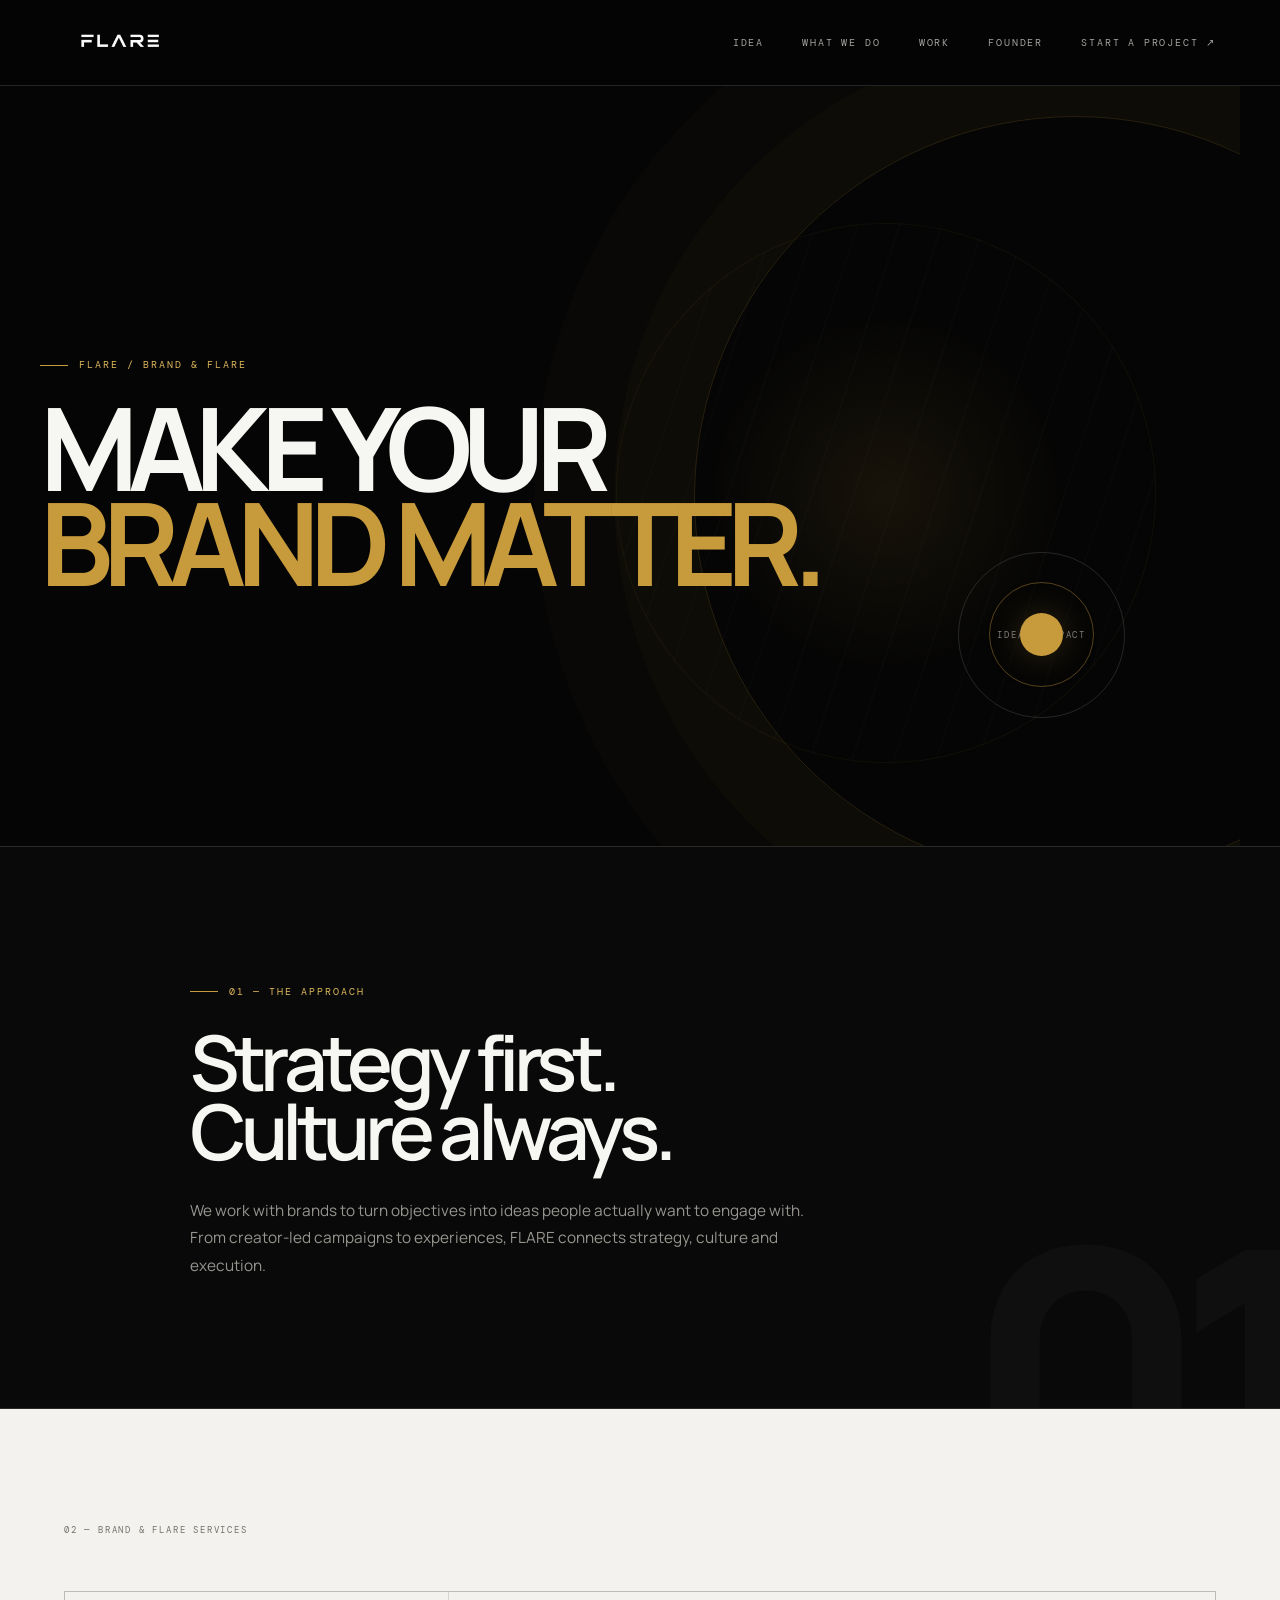
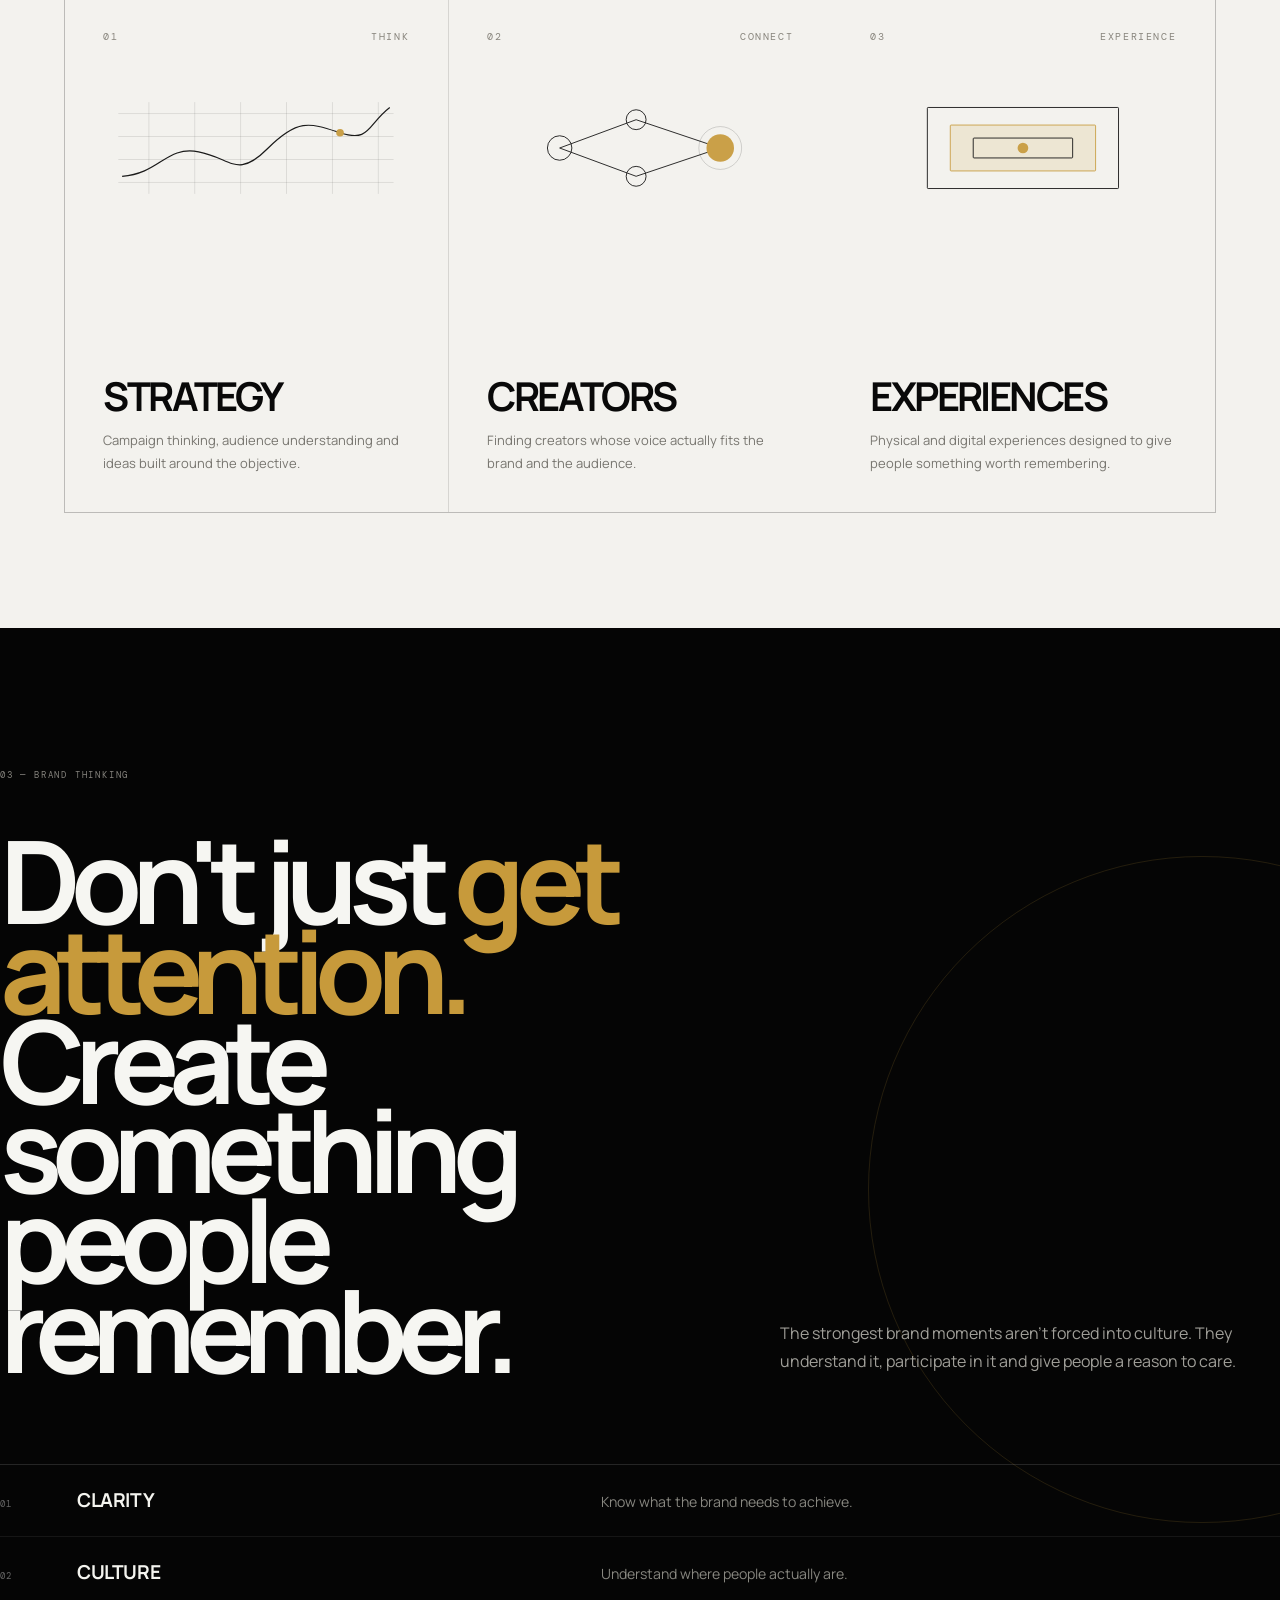
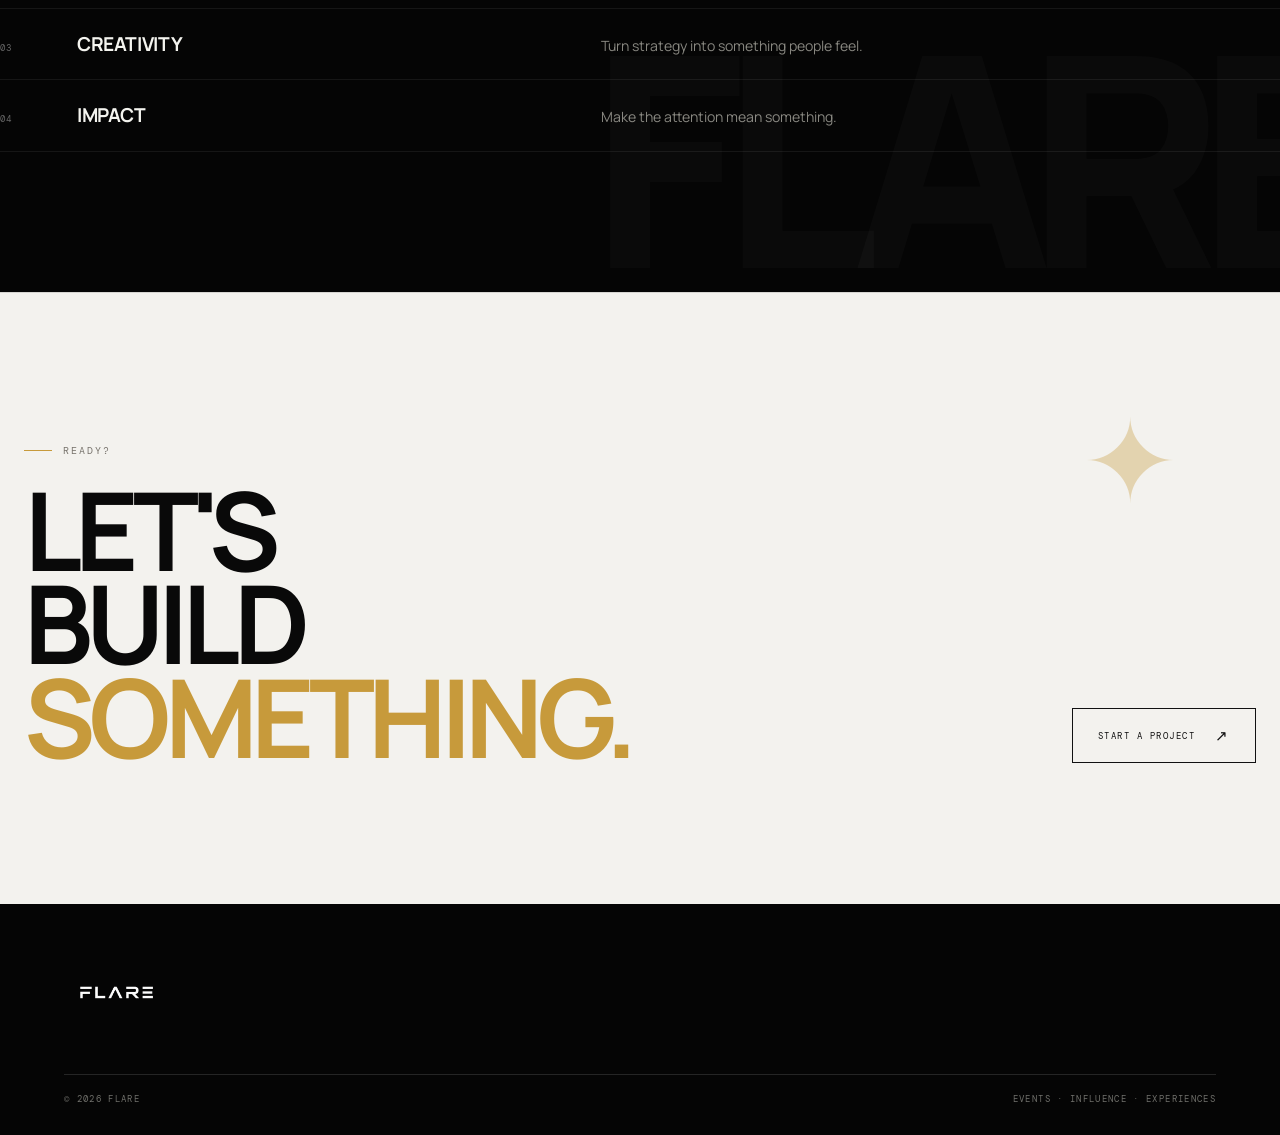
==== commit c1fcb1aa: "Update brand.html" ====
--- a/brand.html
+++ b/brand.html
@@ -17,10 +17,7 @@
     content="FLARE creates brand strategy, creator partnerships and experiences that connect brands with people and culture."
   >
 
-  <meta
-    name="robots"
-    content="index, follow"
-  >
+  <meta name="robots" content="index, follow">
 
   <meta
     name="theme-color"
@@ -59,62 +56,14 @@
     rel="stylesheet"
   >
 
-
   <link
     rel="stylesheet"
     href="style.css"
   >
-  <style>
-    /* BRAND PAGE — controlled typography so headings never clip */
-    .brand-page .service-card {
-      min-width: 0;
-      overflow: hidden;
-    }
-
-    .brand-page .service-card h3 {
-      margin: 0;
-      max-width: 100%;
-      font-size: clamp(2.15rem, 4.2vw, 4.25rem);
-      line-height: .9;
-      letter-spacing: -.065em;
-      overflow-wrap: anywhere;
-      word-break: normal;
-    }
-
-    .brand-page .service-card p {
-      max-width: 34rem;
-    }
-
-    .brand-page .page-hero h1 {
-      max-width: 12ch;
-    }
-
-    .brand-page .brand-philosophy {
-      padding-top: clamp(80px, 10vw, 140px);
-      padding-bottom: clamp(80px, 10vw, 140px);
-    }
-
-    @media (max-width: 900px) {
-      .brand-page .service-card h3 {
-        font-size: clamp(2.1rem, 9vw, 3.5rem);
-        line-height: .92;
-      }
-    }
-
-    @media (max-width: 600px) {
-      .brand-page .service-card h3 {
-        font-size: clamp(2.25rem, 12vw, 3.35rem);
-      }
-
-      .brand-page .page-hero h1 {
-        max-width: 10ch;
-      }
-    }
-  </style>
 
 
   <!-- =========================
-       OPEN GRAPH
+       SEO / SOCIAL
   ========================== -->
 
   <meta
@@ -157,11 +106,6 @@
     content="FLARE"
   >
 
-
-  <!-- =========================
-       TWITTER
-  ========================== -->
-
   <meta
     name="twitter:card"
     content="summary_large_image"
@@ -184,275 +128,1619 @@
 
 
   <!-- =========================
-       PAGE SCHEMA
+       LOADER
   ========================== -->
 
+  <style>
+
+    .flare-page-loader {
+      position: fixed;
+      inset: 0;
+      z-index: 999999;
+      display: grid;
+      place-items: center;
+      background: #050505;
+      pointer-events: none;
+      animation:
+        flareLoaderOut
+        1s
+        1.25s
+        cubic-bezier(.77,0,.18,1)
+        forwards;
+    }
+
+    .flare-page-loader img {
+      width: min(430px,58vw);
+      height: auto;
+      display: block;
+      opacity: 0;
+      transform: translateY(24px) scale(.96);
+      animation:
+        flareLogoIn
+        .8s
+        .12s
+        cubic-bezier(.2,.75,.2,1)
+        forwards;
+    }
+
+    .flare-loader-line {
+      position: absolute;
+      left: 50%;
+      bottom: 13%;
+      width: min(260px,42vw);
+      height: 1px;
+      background: rgba(255,255,255,.12);
+      overflow: hidden;
+      transform: translateX(-50%);
+    }
+
+    .flare-loader-line::after {
+      content: "";
+      display: block;
+      width: 100%;
+      height: 100%;
+      background: #c79a3b;
+      transform: translateX(-100%);
+      animation:
+        flareLoaderLine
+        1s
+        .2s
+        cubic-bezier(.7,0,.2,1)
+        forwards;
+    }
+
+    @keyframes flareLogoIn {
+      to {
+        opacity: 1;
+        transform: none;
+      }
+    }
+
+    @keyframes flareLoaderLine {
+      to {
+        transform: translateX(0);
+      }
+    }
+
+    @keyframes flareLoaderOut {
+      to {
+        transform: translateY(-100%);
+        visibility: hidden;
+      }
+    }
+
+  </style>
+
+
+  <!-- =========================================================
+       FLARE MASTER MOBILE MENU
+       Same system as index.html
+  ========================================================== -->
+
+  <style>
+
+    @media (max-width: 900px) {
+
+
+      /* =========================
+         HEADER
+      ========================== */
+
+      .site-header {
+
+        height: 86px !important;
+
+        padding:
+          0 30px !important;
+
+        background:
+          rgba(5,5,5,.97) !important;
+
+        border-bottom:
+          1px solid rgba(255,255,255,.14) !important;
+
+        z-index: 10000 !important;
+
+      }
+
+
+      .brand-logo {
+
+        position: relative !important;
+
+        z-index: 10002 !important;
+
+      }
+
+
+      .brand-logo img {
+
+        width: 124px !important;
+
+        height: auto !important;
+
+        display: block !important;
+
+      }
+
+
+      /* =========================
+         ROUND MENU BUTTON
+      ========================== */
+
+      .menu-button {
+
+        position: relative !important;
+
+        display: flex !important;
+
+        width: 58px !important;
+
+        height: 58px !important;
+
+        min-width: 58px !important;
+
+        min-height: 58px !important;
+
+        padding: 0 !important;
+
+        align-items: center !important;
+
+        justify-content: center !important;
+
+        border:
+          1px solid rgba(255,255,255,.38) !important;
+
+        border-radius: 50% !important;
+
+        background: transparent !important;
+
+        color: #fff !important;
+
+        cursor: pointer !important;
+
+        z-index: 10003 !important;
+
+      }
+
+
+      .menu-button span {
+
+        position: absolute !important;
+
+        left: 50% !important;
+
+        top: 50% !important;
+
+        width: 24px !important;
+
+        height: 1px !important;
+
+        margin: 0 !important;
+
+        background: #f7f7f5 !important;
+
+        transform:
+          translate(-50%,-50%) !important;
+
+        transition:
+          transform .4s cubic-bezier(.77,0,.18,1),
+          opacity .25s ease !important;
+
+      }
+
+
+      .menu-button span:first-child {
+
+        margin-top: -4px !important;
+
+      }
+
+
+      .menu-button span:last-child {
+
+        margin-top: 4px !important;
+
+      }
+
+
+      /* =========================
+         MENU → X
+      ========================== */
+
+      .menu-button.active span:first-child {
+
+        margin-top: 0 !important;
+
+        transform:
+          translate(-50%,-50%)
+          rotate(45deg) !important;
+
+      }
+
+
+      .menu-button.active span:last-child {
+
+        margin-top: 0 !important;
+
+        transform:
+          translate(-50%,-50%)
+          rotate(-45deg) !important;
+
+      }
+
+
+      /* =========================
+         FULL SCREEN MENU
+      ========================== */
+
+      .mobile-menu {
+
+        position: fixed !important;
+
+        inset: 0 !important;
+
+        width: 100% !important;
+
+        height: 100dvh !important;
+
+        min-height: 100vh !important;
+
+        display: block !important;
+
+        visibility: hidden !important;
+
+        opacity: 0 !important;
+
+        pointer-events: none !important;
+
+        background: #050505 !important;
+
+        z-index: 9999 !important;
+
+        overflow-y: auto !important;
+
+        overflow-x: hidden !important;
+
+        transform:
+          translateY(-18px) !important;
+
+        transition:
+          opacity .45s ease,
+          transform .55s cubic-bezier(.77,0,.18,1),
+          visibility .45s ease !important;
+
+      }
+
+
+      .mobile-menu.active {
+
+        visibility: visible !important;
+
+        opacity: 1 !important;
+
+        pointer-events: auto !important;
+
+        transform: translateY(0) !important;
+
+      }
+
+
+      /* =========================
+         MENU INNER
+      ========================== */
+
+      .mobile-menu-inner {
+
+        position: relative !important;
+
+        width: 100% !important;
+
+        min-height: 100dvh !important;
+
+        padding:
+          155px
+          30px
+          36px !important;
+
+        display: flex !important;
+
+        flex-direction: column !important;
+
+        box-sizing: border-box !important;
+
+      }
+
+
+      /* =========================
+         MENU LABEL
+      ========================== */
+
+      .menu-label {
+
+        display: block !important;
+
+        margin-bottom: 52px !important;
+
+        font-family:
+          "DM Mono",
+          monospace !important;
+
+        font-size: 12px !important;
+
+        font-weight: 400 !important;
+
+        letter-spacing: .25em !important;
+
+        text-transform: uppercase !important;
+
+        color: #6e6e6b !important;
+
+      }
+
+
+      /* =========================
+         MENU LINKS
+      ========================== */
+
+      .mobile-navigation {
+
+        display: flex !important;
+
+        flex-direction: column !important;
+
+        width: 100% !important;
+
+        margin: 0 !important;
+
+        padding: 0 !important;
+
+      }
+
+
+      .mobile-navigation a {
+
+        position: relative !important;
+
+        width: 100% !important;
+
+        min-height: 104px !important;
+
+        padding:
+          18px 0 !important;
+
+        display: flex !important;
+
+        align-items: center !important;
+
+        justify-content: space-between !important;
+
+        box-sizing: border-box !important;
+
+        border-top:
+          1px solid rgba(255,255,255,.12) !important;
+
+        color: #f7f7f5 !important;
+
+        text-decoration: none !important;
+
+        overflow: hidden !important;
+
+        opacity: 0;
+
+        transform: translateY(25px);
+
+      }
+
+
+      .mobile-navigation a:last-child {
+
+        border-bottom:
+          1px solid rgba(255,255,255,.12) !important;
+
+      }
+
+
+      .mobile-navigation a span {
+
+        display: block !important;
+
+        max-width:
+          calc(100% - 55px) !important;
+
+        font-family:
+          "Manrope",
+          sans-serif !important;
+
+        font-size:
+          clamp(34px,9.5vw,54px) !important;
+
+        line-height: .98 !important;
+
+        font-weight: 500 !important;
+
+        letter-spacing: -.055em !important;
+
+        white-space: nowrap !important;
+
+        color: #f4f4f2 !important;
+
+        transition:
+          transform .3s ease,
+          color .3s ease !important;
+
+      }
+
+
+      .mobile-navigation a small {
+
+        display: block !important;
+
+        flex-shrink: 0 !important;
+
+        margin-left: 15px !important;
+
+        font-family:
+          "DM Mono",
+          monospace !important;
+
+        font-size: 12px !important;
+
+        letter-spacing: .12em !important;
+
+        color: #656562 !important;
+
+        transition:
+          color .3s ease !important;
+
+      }
+
+
+      .mobile-navigation a:hover span {
+
+        transform: translateX(8px);
+
+      }
+
+
+      .mobile-navigation a:hover small {
+
+        color: #c79a3b !important;
+
+      }
+
+
+      /* =========================
+         STAGGER
+      ========================== */
+
+      .mobile-menu.active
+      .mobile-navigation a {
+
+        opacity: 1;
+
+        transform: none;
+
+      }
+
+
+      .mobile-menu.active
+      .mobile-navigation a:nth-child(1) {
+
+        transition:
+          opacity .45s .08s ease,
+          transform .55s .08s cubic-bezier(.2,.8,.2,1);
+
+      }
+
+
+      .mobile-menu.active
+      .mobile-navigation a:nth-child(2) {
+
+        transition:
+          opacity .45s .13s ease,
+          transform .55s .13s cubic-bezier(.2,.8,.2,1);
+
+      }
+
+
+      .mobile-menu.active
+      .mobile-navigation a:nth-child(3) {
+
+        transition:
+          opacity .45s .18s ease,
+          transform .55s .18s cubic-bezier(.2,.8,.2,1);
+
+      }
+
+
+      .mobile-menu.active
+      .mobile-navigation a:nth-child(4) {
+
+        transition:
+          opacity .45s .23s ease,
+          transform .55s .23s cubic-bezier(.2,.8,.2,1);
+
+      }
+
+
+      .mobile-menu.active
+      .mobile-navigation a:nth-child(5) {
+
+        transition:
+          opacity .45s .28s ease,
+          transform .55s .28s cubic-bezier(.2,.8,.2,1);
+
+      }
+
+
+      /* =========================
+         SOCIALS
+      ========================== */
+
+      .menu-socials {
+
+        margin-top: auto !important;
+
+        padding-top: 48px !important;
+
+        display: flex !important;
+
+        flex-wrap: wrap !important;
+
+        gap: 28px !important;
+
+        animation: none;
+
+      }
+
+
+      .mobile-menu.active .menu-socials {
+
+        animation:
+          menuSocialIn
+          .6s
+          .38s
+          cubic-bezier(.2,.8,.2,1)
+          both;
+
+      }
+
+
+      .menu-socials a {
+
+        font-family:
+          "DM Mono",
+          monospace !important;
+
+        font-size: 11px !important;
+
+        line-height: 1 !important;
+
+        letter-spacing: .18em !important;
+
+        text-transform: uppercase !important;
+
+        color: #777773 !important;
+
+        text-decoration: none !important;
+
+      }
+
+
+      .menu-socials a:hover {
+
+        color: #f7f7f5 !important;
+
+      }
+
+
+      /* =========================
+         BODY LOCK
+      ========================== */
+
+      body.menu-open {
+
+        overflow: hidden !important;
+
+        touch-action: none !important;
+
+      }
+
+
+      @keyframes menuSocialIn {
+
+        from {
+
+          opacity: 0;
+
+          transform: translateY(15px);
+
+        }
+
+        to {
+
+          opacity: 1;
+
+          transform: none;
+
+        }
+
+      }
+
+    }
+
+
+    /* =========================
+       SMALL PHONES
+    ========================== */
+
+    @media (max-width: 600px) {
+
+      .site-header {
+
+        height: 82px !important;
+
+        padding:
+          0 22px !important;
+
+      }
+
+
+      .brand-logo img {
+
+        width: 112px !important;
+
+      }
+
+
+      .menu-button {
+
+        width: 54px !important;
+
+        height: 54px !important;
+
+        min-width: 54px !important;
+
+        min-height: 54px !important;
+
+      }
+
+
+      .mobile-menu-inner {
+
+        padding:
+          137px
+          22px
+          28px !important;
+
+      }
+
+
+      .menu-label {
+
+        margin-bottom: 38px !important;
+
+        font-size: 10px !important;
+
+        letter-spacing: .22em !important;
+
+      }
+
+
+      .mobile-navigation a {
+
+        min-height: 91px !important;
+
+        padding:
+          15px 0 !important;
+
+      }
+
+
+      .mobile-navigation a span {
+
+        font-size:
+          clamp(30px,8.9vw,43px) !important;
+
+        letter-spacing: -.06em !important;
+
+      }
+
+
+      .mobile-navigation a small {
+
+        font-size: 10px !important;
+
+      }
+
+
+      .menu-socials {
+
+        gap: 20px !important;
+
+        padding-top: 36px !important;
+
+      }
+
+
+      .menu-socials a {
+
+        font-size: 9px !important;
+
+        letter-spacing: .14em !important;
+
+      }
+
+    }
+
+
+    /* =========================
+       VERY SMALL PHONES
+    ========================== */
+
+    @media (max-width: 380px) {
+
+      .mobile-menu-inner {
+
+        padding-top: 125px !important;
+
+      }
+
+
+      .menu-label {
+
+        margin-bottom: 28px !important;
+
+      }
+
+
+      .mobile-navigation a {
+
+        min-height: 80px !important;
+
+      }
+
+
+      .mobile-navigation a span {
+
+        font-size: 29px !important;
+
+      }
+
+    }
+
+  </style>
+
+
+  <!-- =========================
+       BRAND PAGE GRAPHICS
+  ========================== -->
+
+  <style>
+
+    .brand-page {
+
+      --brand-gold: #c79a3b;
+      --brand-paper: #f3f2ee;
+      --brand-ink: #080808;
+
+    }
+
+
+    .brand-page .page-hero {
+
+      position: relative;
+
+      min-height:
+        min(760px,calc(100vh - 92px));
+
+      display: flex;
+
+      flex-direction: column;
+
+      justify-content: center;
+
+      overflow: hidden;
+
+      isolation: isolate;
+
+    }
+
+
+    .brand-page .page-hero::before {
+
+      content: "";
+
+      position: absolute;
+
+      width:
+        min(62vw,760px);
+
+      height:
+        min(62vw,760px);
+
+      right: -18%;
+
+      top: 4%;
+
+      border:
+        1px solid rgba(199,154,59,.18);
+
+      border-radius: 50%;
+
+      box-shadow:
+        0 0 0 80px rgba(199,154,59,.025),
+        0 0 0 160px rgba(199,154,59,.018);
+
+      animation:
+        brandOrbit
+        14s
+        linear
+        infinite;
+
+      z-index: -2;
+
+    }
+
+
+    .brand-page .page-hero::after {
+
+      content: "";
+
+      position: absolute;
+
+      width: 42vw;
+
+      height: 42vw;
+
+      right: 7%;
+
+      top: 18%;
+
+      background:
+        radial-gradient(
+          circle at 50% 50%,
+          rgba(199,154,59,.14),
+          transparent 48%
+        ),
+        repeating-linear-gradient(
+          90deg,
+          transparent 0 38px,
+          rgba(255,255,255,.025) 39px 40px
+        );
+
+      opacity: .7;
+
+      transform: rotate(18deg);
+
+      z-index: -3;
+
+    }
+
+
+    .brand-page .page-hero h1 {
+
+      position: relative;
+
+      z-index: 2;
+
+      max-width: 12ch;
+
+    }
+
+
+    .brand-hero-mark {
+
+      position: absolute;
+
+      right:
+        clamp(35px,9vw,150px);
+
+      bottom:
+        clamp(55px,10vw,130px);
+
+      width:
+        clamp(110px,13vw,190px);
+
+      aspect-ratio: 1;
+
+      display: grid;
+
+      place-items: center;
+
+      border:
+        1px solid rgba(255,255,255,.13);
+
+      border-radius: 50%;
+
+      color:
+        rgba(255,255,255,.48);
+
+      font-family:
+        "DM Mono",
+        monospace;
+
+      font-size: 9px;
+
+      letter-spacing: .2em;
+
+      text-transform: uppercase;
+
+      animation:
+        brandFloat
+        5s
+        ease-in-out
+        infinite;
+
+    }
+
+
+    .brand-hero-mark::before,
+    .brand-hero-mark::after {
+
+      content: "";
+
+      position: absolute;
+
+      border:
+        1px solid rgba(199,154,59,.42);
+
+      border-radius: 50%;
+
+    }
+
+
+    .brand-hero-mark::before {
+
+      inset: 18%;
+
+    }
+
+
+    .brand-hero-mark::after {
+
+      inset: 37%;
+
+      background:
+        var(--brand-gold);
+
+      border: 0;
+
+      box-shadow:
+        0 0 35px rgba(199,154,59,.25);
+
+    }
+
+
+    .brand-page .page-copy {
+
+      position: relative;
+
+      overflow: hidden;
+
+    }
+
+
+    .brand-page .page-copy::after {
+
+      content: "01";
+
+      position: absolute;
+
+      right: -2vw;
+
+      bottom: -7vw;
+
+      font-size:
+        clamp(180px,28vw,430px);
+
+      line-height: .7;
+
+      font-weight: 800;
+
+      letter-spacing: -.09em;
+
+      color:
+        rgba(255,255,255,.025);
+
+      pointer-events: none;
+
+    }
+
+
+    .brand-page .service-cards {
+
+      align-items: stretch;
+
+    }
+
+
+    .brand-page .service-card {
+
+      min-width: 0;
+
+      min-height: 520px;
+
+      overflow: hidden;
+
+      container-type: inline-size;
+
+      isolation: isolate;
+
+      transition:
+        transform .55s cubic-bezier(.2,.75,.2,1),
+        box-shadow .55s ease;
+
+    }
+
+
+    .brand-page .service-card:hover {
+
+      box-shadow:
+        0 24px 60px rgba(0,0,0,.08);
+
+    }
+
+
+    .brand-page .service-card h3 {
+
+      margin-top: auto;
+
+      margin-bottom: 15px;
+
+      max-width: 100%;
+
+      font-size:
+        clamp(2rem,13cqw,3.6rem);
+
+      line-height: .9;
+
+      letter-spacing: -.065em;
+
+      white-space: nowrap;
+
+    }
+
+
+    .brand-page .service-card p {
+
+      max-width: 34rem;
+
+    }
+
+
+    .service-art {
+
+      position: relative;
+
+      height: 150px;
+
+      margin: 30px 0 20px;
+
+      display: flex;
+
+      align-items: center;
+
+      justify-content: center;
+
+      opacity: .92;
+
+      transition:
+        transform .6s cubic-bezier(.2,.75,.2,1);
+
+    }
+
+
+    .service-card:hover .service-art {
+
+      transform:
+        translateY(-7px)
+        scale(1.03);
+
+    }
+
+
+    .service-art svg {
+
+      width: 100%;
+
+      height: 100%;
+
+      overflow: visible;
+
+    }
+
+
+    .strategy-graphic .line {
+
+      fill: none;
+
+      stroke: currentColor;
+
+      stroke-width: 1.2;
+
+      vector-effect:
+        non-scaling-stroke;
+
+    }
+
+
+    .strategy-graphic .accent {
+
+      fill:
+        var(--brand-gold);
+
+      stroke: none;
+
+    }
+
+
+    .strategy-graphic .grid {
+
+      stroke:
+        rgba(0,0,0,.14);
+
+      stroke-width: 1;
+
+    }
+
+
+    .creator-graphic circle,
+    .creator-graphic line {
+
+      fill: none;
+
+      stroke: currentColor;
+
+      stroke-width: 1.2;
+
+    }
+
+
+    .creator-graphic .node {
+
+      fill:
+        var(--brand-gold);
+
+      stroke: none;
+
+    }
+
+
+    .creator-graphic .pulse {
+
+      animation:
+        nodePulse
+        2.8s
+        ease-in-out
+        infinite;
+
+      transform-origin: center;
+
+    }
+
+
+    .experience-graphic rect {
+
+      fill: none;
+
+      stroke: currentColor;
+
+      stroke-width: 1.2;
+
+    }
+
+
+    .experience-graphic .fill {
+
+      fill:
+        rgba(199,154,59,.16);
+
+      stroke:
+        var(--brand-gold);
+
+    }
+
+
+    .experience-graphic .center {
+
+      fill:
+        var(--brand-gold);
+
+      stroke: none;
+
+      animation:
+        experiencePulse
+        2.6s
+        ease-in-out
+        infinite;
+
+      transform-origin: center;
+
+    }
+
+
+    .brand-page .brand-philosophy {
+
+      position: relative;
+
+      overflow: hidden;
+
+      padding-top:
+        clamp(100px,11vw,160px);
+
+      padding-bottom:
+        clamp(100px,11vw,160px);
+
+    }
+
+
+    .brand-page .brand-philosophy::before {
+
+      content: "";
+
+      position: absolute;
+
+      width: 52vw;
+
+      height: 52vw;
+
+      max-width: 720px;
+
+      max-height: 720px;
+
+      right: -20%;
+
+      top: 18%;
+
+      border:
+        1px solid rgba(199,154,59,.16);
+
+      border-radius: 50%;
+
+      animation:
+        brandOrbitReverse
+        18s
+        linear
+        infinite;
+
+      pointer-events: none;
+
+    }
+
+
+    .brand-page .brand-philosophy::after {
+
+      content: "FLARE";
+
+      position: absolute;
+
+      right: -5vw;
+
+      bottom: -5vw;
+
+      font-size:
+        clamp(130px,23vw,340px);
+
+      font-weight: 800;
+
+      letter-spacing: -.09em;
+
+      color:
+        rgba(255,255,255,.025);
+
+      pointer-events: none;
+
+    }
+
+
+    .brand-page .big-cta {
+
+      position: relative;
+
+      overflow: hidden;
+
+    }
+
+
+    .brand-page .big-cta::before {
+
+      content: "✦";
+
+      position: absolute;
+
+      right: 8%;
+
+      top: 14%;
+
+      font-size:
+        clamp(70px,9vw,130px);
+
+      color:
+        var(--brand-gold);
+
+      opacity: .35;
+
+      animation:
+        brandFloat
+        4s
+        ease-in-out
+        infinite;
+
+    }
+
+
+    @keyframes brandOrbit {
+
+      to {
+        transform: rotate(360deg);
+      }
+
+    }
+
+
+    @keyframes brandOrbitReverse {
+
+      to {
+        transform: rotate(-360deg);
+      }
+
+    }
+
+
+    @keyframes brandFloat {
+
+      0%,100% {
+        transform: translateY(0);
+      }
+
+      50% {
+        transform: translateY(-12px);
+      }
+
+    }
+
+
+    @keyframes nodePulse {
+
+      0%,100% {
+        transform: scale(1);
+        opacity: .8;
+      }
+
+      50% {
+        transform: scale(1.35);
+        opacity: 1;
+      }
+
+    }
+
+
+    @keyframes experiencePulse {
+
+      0%,100% {
+        transform: scale(1);
+        opacity: .75;
+      }
+
+      50% {
+        transform: scale(1.2);
+        opacity: 1;
+      }
+
+    }
+
+
+    @media (max-width: 900px) {
+
+      .brand-page .page-hero {
+
+        min-height: 620px;
+
+      }
+
+
+      .brand-hero-mark {
+
+        right: 7vw;
+
+        bottom: 8vw;
+
+      }
+
+
+      .brand-page .service-card {
+
+        min-height: 440px;
+
+      }
+
+
+      .brand-page .service-card h3 {
+
+        font-size:
+          clamp(2.15rem,12cqw,3.3rem);
+
+      }
+
+    }
+
+
+    @media (max-width: 600px) {
+
+      .brand-page .page-hero {
+
+        min-height: 560px;
+
+      }
+
+
+      .brand-page .page-hero h1 {
+
+        max-width: 10ch;
+
+      }
+
+
+      .brand-hero-mark {
+
+        width: 105px;
+
+        right: 20px;
+
+        bottom: 42px;
+
+      }
+
+
+      .service-art {
+
+        height: 120px;
+
+        margin: 20px 0 15px;
+
+      }
+
+
+      .brand-page .service-card {
+
+        min-height: 390px;
+
+      }
+
+
+      .brand-page .service-card h3 {
+
+        font-size:
+          clamp(2.3rem,15cqw,3.2rem);
+
+      }
+
+    }
+
+  </style>
+
+
   <script type="application/ld+json">
 
   {
-    "@context": "https://schema.org",
-    "@type": "WebPage",
-    "name": "FLARE — Brand & FLARE Experiences",
-    "url": "https://flareevents.in/brand.html",
-    "description": "FLARE creates brand strategy, creator partnerships and experiences that connect brands with people and culture."
+    "@context":"https://schema.org",
+    "@type":"WebPage",
+    "name":"FLARE — Brand & FLARE Experiences",
+    "url":"https://flareevents.in/brand.html",
+    "description":"FLARE creates brand strategy, creator partnerships and experiences that connect brands with people and culture."
   }
 
   </script>
 
 
-  <!-- =========================
-       FLARE PAGE LOADER
-  ========================== -->
-
-
-
-<style id="flare-final-page-fixes">
-/* =========================================================
-   FLARE — FINAL INNER PAGE FIXES
-========================================================= */
-
-html{overflow-x:hidden}
-body{overflow-x:hidden}
-
-/* ----- consistent header/menu ----- */
-.site-header{
-  z-index:10050 !important;
-}
-
+<style>
+  /* FINAL FIX — BRAND PAGE CTA WAS BEING HIDDEN BY THE HOMEPAGE MOTION CSS */
+  .brand-page .big-cta .cta-inner{
+    opacity:1 !important;
+    visibility:visible !important;
+    transform:none !important;
+  }
+
+  .brand-page .big-cta .eyebrow,
+  .brand-page .big-cta h2,
+  .brand-page .big-cta .cta-button{
+    visibility:visible !important;
+  }
+
+  /* Keep the CTA elegant on small screens */
+  @media (max-width:900px){
+    .brand-page .big-cta .cta-inner{
+      display:grid;
+      grid-template-columns:1fr;
+      gap:40px;
+    }
+  }
+</style>
+
+
+<style id="flare-content-safe-final-fixes">
+html,body{overflow-x:hidden!important}
+
+/* Mobile menu */
 .menu-button{
-  width:56px !important;
-  height:56px !important;
-  min-width:56px !important;
-  min-height:56px !important;
-  border-radius:50% !important;
-  z-index:10060 !important;
-  position:relative !important;
-  display:none;
-  align-items:center;
-  justify-content:center;
+  z-index:10060!important;
   touch-action:manipulation;
   -webkit-tap-highlight-color:transparent;
 }
-
-.menu-button span{
-  width:18px !important;
-  height:1px !important;
-  display:block !important;
-  position:absolute !important;
-  left:50% !important;
-  top:50% !important;
-  margin-left:-9px !important;
-  background:currentColor !important;
-  transition:transform .55s cubic-bezier(.16,1,.3,1),opacity .3s ease !important;
-}
-
-.menu-button span:first-child{transform:translateY(-4px)}
-.menu-button span:last-child{transform:translateY(4px)}
-
-.menu-button.active span:first-child,
-.menu-button.is-open span:first-child{
-  transform:rotate(45deg) !important;
-}
-
-.menu-button.active span:last-child,
-.menu-button.is-open span:last-child{
-  transform:rotate(-45deg) !important;
-}
-
-.mobile-menu{
-  z-index:10040 !important;
-}
-
-.mobile-menu.active,
-.mobile-menu.open,
-.mobile-menu.is-open{
-  opacity:1 !important;
-  visibility:visible !important;
-  pointer-events:auto !important;
-}
-
-/* ----- CTA never clips on mobile ----- */
-.big-cta{
-  width:100% !important;
-  max-width:100% !important;
-  overflow:hidden !important;
-}
-
-.big-cta .cta-inner{
-  width:min(var(--max,1380px),calc(100% - 48px)) !important;
-  max-width:100% !important;
-  min-width:0 !important;
-  margin-left:auto !important;
-  margin-right:auto !important;
-}
-
-.big-cta h2{
-  max-width:100% !important;
-  width:100% !important;
-  white-space:normal !important;
-  overflow-wrap:normal !important;
-  word-break:normal !important;
-  letter-spacing:-.065em !important;
-}
-
-.big-cta .cta-button{
-  position:relative !important;
-  z-index:5 !important;
-  max-width:100% !important;
-  box-sizing:border-box !important;
-}
-
-@media (max-width:1100px){
-  .menu-button{display:flex !important}
-}
-
-@media (max-width:900px){
-  .site-header{
-    padding-left:20px !important;
-    padding-right:20px !important;
-  }
-
+@media(max-width:1100px){
   .menu-button{
-    width:52px !important;
-    height:52px !important;
-    min-width:52px !important;
-    min-height:52px !important;
-  }
-
-  .big-cta .cta-inner{
-    width:calc(100% - 36px) !important;
-  }
-
-  .big-cta h2{
-    font-size:clamp(52px,16.5vw,82px) !important;
-    line-height:.86 !important;
-  }
-
-  .big-cta .cta-button{
-    width:100% !important;
-    min-height:52px !important;
-    padding:14px 18px !important;
-    white-space:normal !important;
-    text-align:left;
+    display:flex!important;
+    align-items:center!important;
+    justify-content:center!important;
   }
 }
 
-@media (max-width:390px){
-  .site-header{
-    padding-left:16px !important;
-    padding-right:16px !important;
+/* LET'S BUILD SOMETHING — never clips */
+.big-cta{
+  width:100%!important;
+  max-width:100%!important;
+  overflow:hidden!important;
+}
+.big-cta .cta-inner{
+  width:min(var(--max,1380px),calc(100% - 48px))!important;
+  max-width:100%!important;
+  min-width:0!important;
+  margin-left:auto!important;
+  margin-right:auto!important;
+}
+.big-cta h2{
+  width:100%!important;
+  max-width:100%!important;
+  white-space:normal!important;
+  overflow-wrap:normal!important;
+  word-break:normal!important;
+  letter-spacing:-.06em!important;
+}
+.big-cta .cta-button{
+  position:relative!important;
+  z-index:5!important;
+  max-width:100%!important;
+  box-sizing:border-box!important;
+}
+@media(max-width:900px){
+  .big-cta{
+    padding-left:20px!important;
+    padding-right:20px!important;
   }
-
-  .menu-button{
-    width:49px !important;
-    height:49px !important;
-    min-width:49px !important;
-    min-height:49px !important;
+  .big-cta .cta-inner{
+    width:calc(100% - 12px)!important;
   }
-
-  .big-cta .cta-inner{
-    width:calc(100% - 28px) !important;
+  .big-cta h2{
+    font-size:clamp(48px,15.5vw,82px)!important;
+    line-height:.87!important;
   }
-
-  .big-cta h2{
-    font-size:clamp(44px,15.5vw,62px) !important;
+  .big-cta .cta-button{
+    width:100%!important;
+    min-height:52px!important;
+    padding:14px 18px!important;
+    white-space:normal!important;
+    text-align:left!important;
   }
 }
-
-/* ----- editorial image/graphic cards ----- */
-.flare-motion-visual{
-  position:relative;
-  min-height:clamp(280px,36vw,520px);
-  overflow:hidden;
-  isolation:isolate;
-  background:#111;
-  color:#f7f7f5;
-}
-
-.flare-motion-visual::before{
-  content:"";
-  position:absolute;
-  inset:-15%;
-  z-index:-2;
-  background:
-    radial-gradient(circle at 25% 28%,rgba(199,154,59,.30),transparent 26%),
-    radial-gradient(circle at 75% 72%,rgba(255,255,255,.10),transparent 25%),
-    linear-gradient(135deg,#080808,#202020 52%,#090909);
-  animation:flareVisualDrift 14s ease-in-out infinite alternate;
-}
-
-.flare-motion-visual::after{
-  content:"";
-  position:absolute;
-  inset:10%;
-  z-index:-1;
-  border:1px solid rgba(199,154,59,.30);
-  border-radius:50%;
-  transform:rotate(-12deg) scale(1.1);
-  animation:flareVisualOrbit 18s linear infinite;
-}
-
-.flare-motion-visual .motion-shape{
-  position:absolute;
-  border:1px solid rgba(255,255,255,.24);
-  transform:rotate(45deg);
-}
-
-.flare-motion-visual .shape-one{
-  width:30%;
-  aspect-ratio:1;
-  left:12%;
-  top:20%;
-}
-
-.flare-motion-visual .shape-two{
-  width:18%;
-  aspect-ratio:1;
-  right:15%;
-  bottom:16%;
-  border-color:rgba(199,154,59,.65);
-}
-
-.flare-motion-visual .motion-label{
-  position:absolute;
-  left:24px;
-  top:24px;
-  font:10px/1 "DM Mono",monospace;
-  letter-spacing:.16em;
-  text-transform:uppercase;
-  opacity:.72;
-}
-
-.flare-motion-visual .motion-word{
-  position:absolute;
-  left:8%;
-  bottom:9%;
-  font-size:clamp(48px,8vw,130px);
-  line-height:.78;
-  letter-spacing:-.07em;
-  font-weight:800;
-}
-
-.flare-motion-visual .motion-word span{
-  color:#c79a3b;
-}
-
-@keyframes flareVisualDrift{
-  from{transform:translate3d(-2%,0,0) scale(1)}
-  to{transform:translate3d(2%,-2%,0) scale(1.05)}
-}
-
-@keyframes flareVisualOrbit{
-  from{transform:rotate(-12deg) scale(1.1)}
-  to{transform:rotate(348deg) scale(1.1)}
-}
-
-@media (prefers-reduced-motion:reduce){
-  .flare-motion-visual::before,
-  .flare-motion-visual::after{
-    animation:none !important;
+@media(max-width:390px){
+  .big-cta{
+    padding-left:16px!important;
+    padding-right:16px!important;
+  }
+  .big-cta .cta-inner{
+    width:100%!important;
+  }
+  .big-cta h2{
+    font-size:clamp(42px,14.8vw,62px)!important;
   }
 }
+
+/* Never make page content disappear because animation JS fails */
+.idea,.chapter,.big-cta{
+  visibility:visible!important;
+}
 </style>
 
 </head>
@@ -462,7 +1750,7 @@
 
 
   <!-- =========================
-       GLOBAL FLARE LOADER
+       LOADER
   ========================== -->
 
   <div
@@ -500,8 +1788,6 @@
 
     </a>
 
-
-    <!-- DESKTOP -->
 
     <nav
       class="desktop-nav"
@@ -543,14 +1829,141 @@
     >
 
       <span></span>
-
       <span></span>
 
     </button>
 
-
   </header>
 
+
+  <!-- =========================
+       MOBILE MENU
+  ========================== -->
+
+  <div
+    class="mobile-menu"
+    id="mobileMenu"
+    aria-hidden="true"
+  >
+
+    <div class="mobile-menu-inner">
+
+
+      <div class="menu-label">
+        MENU / 001
+      </div>
+
+
+      <nav
+        class="mobile-navigation"
+        aria-label="Mobile navigation"
+      >
+
+
+        <a href="index.html#idea">
+
+          <span>
+            THE IDEA
+          </span>
+
+          <small>
+            01
+          </small>
+
+        </a>
+
+
+        <a href="index.html#services">
+
+          <span>
+            WHAT WE DO
+          </span>
+
+          <small>
+            02
+          </small>
+
+        </a>
+
+
+        <a href="index.html#work">
+
+          <span>
+            SELECTED WORK
+          </span>
+
+          <small>
+            03
+          </small>
+
+        </a>
+
+
+        <a href="founder.html">
+
+          <span>
+            FOUNDER
+          </span>
+
+          <small>
+            04
+          </small>
+
+        </a>
+
+
+        <a href="contact.html">
+
+          <span>
+            START A PROJECT
+          </span>
+
+          <small>
+            05
+          </small>
+
+        </a>
+
+
+      </nav>
+
+
+      <div class="menu-socials">
+
+
+        <a
+          href="https://www.instagram.com/weareflare.in/"
+          target="_blank"
+          rel="noopener noreferrer"
+        >
+          INSTAGRAM ↗
+        </a>
+
+
+        <a
+          href="https://www.facebook.com/share/17yEoZoNkn/"
+          target="_blank"
+          rel="noopener noreferrer"
+        >
+          FACEBOOK ↗
+        </a>
+
+
+        <a
+          href="https://www.linkedin.com/company/flare-events-india/"
+          target="_blank"
+          rel="noopener noreferrer"
+        >
+          LINKEDIN ↗
+        </a>
+
+
+      </div>
+
+
+    </div>
+
+  </div>
 
 
   <!-- =========================
@@ -566,7 +1979,6 @@
 
     <section class="page-hero">
 
-
       <span class="eyebrow reveal">
         FLARE / BRAND & FLARE
       </span>
@@ -575,6 +1987,7 @@
       <h1 class="reveal delay-1">
 
         MAKE YOUR
+
         <br>
 
         <span>
@@ -584,6 +1997,17 @@
       </h1>
 
 
+      <div
+        class="brand-hero-mark"
+        aria-hidden="true"
+      >
+
+        <span>
+          IDEA → IMPACT
+        </span>
+
+      </div>
+
     </section>
 
 
@@ -607,6 +2031,7 @@
         <h2 class="reveal delay-1">
 
           Strategy first.
+
           <br>
 
           Culture always.
@@ -616,23 +2041,20 @@
 
         <p class="reveal delay-2">
 
-          We work with brands to turn objectives
-          into ideas people actually want to engage
-          with. From creator-led campaigns to
-          experiences, FLARE connects strategy,
-          culture and execution.
+          We work with brands to turn objectives into ideas people
+          actually want to engage with. From creator-led campaigns
+          to experiences, FLARE connects strategy, culture and execution.
 
         </p>
 
 
       </div>
 
-
     </section>
 
 
     <!-- =========================
-         BRAND SERVICES
+         SERVICES
     ========================== -->
 
     <section
@@ -651,7 +2073,7 @@
       <div class="service-cards">
 
 
-        <!-- 01 -->
+        <!-- STRATEGY -->
 
         <article class="service-card reveal">
 
@@ -662,6 +2084,44 @@
               01
             </span>
 
+            <span>
+              THINK
+            </span>
+
+          </div>
+
+
+          <div
+            class="service-art strategy-graphic"
+            aria-hidden="true"
+          >
+
+            <svg viewBox="0 0 400 150">
+
+              <path
+                class="grid"
+                d="M20 120H380M20 90H380M20 60H380M20 30H380"
+              />
+
+              <path
+                class="grid"
+                d="M60 15V135M120 15V135M180 15V135M240 15V135M300 15V135M360 15V135"
+              />
+
+              <path
+                class="line"
+                d="M25 112 C75 108, 82 72, 125 80 S175 116, 215 76 S270 42, 310 55 S345 45, 375 22"
+              />
+
+              <circle
+                class="accent"
+                cx="310"
+                cy="55"
+                r="5"
+              />
+
+            </svg>
+
           </div>
 
 
@@ -672,9 +2132,8 @@
 
           <p>
 
-            Campaign thinking, audience
-            understanding and ideas built
-            around the objective.
+            Campaign thinking, audience understanding and ideas
+            built around the objective.
 
           </p>
 
@@ -682,9 +2141,9 @@
         </article>
 
 
-        <!-- 02 -->
-
-        <article class="service-card reveal">
+        <!-- CREATORS -->
+
+        <article class="service-card reveal delay-1">
 
 
           <div class="card-top">
@@ -693,6 +2152,82 @@
               02
             </span>
 
+            <span>
+              CONNECT
+            </span>
+
+          </div>
+
+
+          <div
+            class="service-art creator-graphic"
+            aria-hidden="true"
+          >
+
+            <svg viewBox="0 0 400 150">
+
+              <line
+                x1="95"
+                y1="75"
+                x2="195"
+                y2="38"
+              />
+
+              <line
+                x1="95"
+                y1="75"
+                x2="195"
+                y2="112"
+              />
+
+              <line
+                x1="195"
+                y1="38"
+                x2="305"
+                y2="75"
+              />
+
+              <line
+                x1="195"
+                y1="112"
+                x2="305"
+                y2="75"
+              />
+
+              <circle
+                cx="95"
+                cy="75"
+                r="16"
+              />
+
+              <circle
+                cx="195"
+                cy="38"
+                r="13"
+              />
+
+              <circle
+                cx="195"
+                cy="112"
+                r="13"
+              />
+
+              <circle
+                class="node pulse"
+                cx="305"
+                cy="75"
+                r="18"
+              />
+
+              <circle
+                cx="305"
+                cy="75"
+                r="28"
+                opacity=".18"
+              />
+
+            </svg>
+
           </div>
 
 
@@ -703,9 +2238,8 @@
 
           <p>
 
-            Finding creators whose voice
-            actually fits the brand and
-            the audience.
+            Finding creators whose voice actually fits the brand
+            and the audience.
 
           </p>
 
@@ -713,9 +2247,9 @@
         </article>
 
 
-        <!-- 03 -->
-
-        <article class="service-card reveal">
+        <!-- EXPERIENCES -->
+
+        <article class="service-card reveal delay-2">
 
 
           <div class="card-top">
@@ -724,6 +2258,54 @@
               03
             </span>
 
+            <span>
+              EXPERIENCE
+            </span>
+
+          </div>
+
+
+          <div
+            class="service-art experience-graphic"
+            aria-hidden="true"
+          >
+
+            <svg viewBox="0 0 400 150">
+
+              <rect
+                x="75"
+                y="22"
+                width="250"
+                height="106"
+                rx="1"
+              />
+
+              <rect
+                class="fill"
+                x="105"
+                y="45"
+                width="190"
+                height="60"
+                rx="1"
+              />
+
+              <rect
+                x="135"
+                y="62"
+                width="130"
+                height="26"
+                rx="1"
+              />
+
+              <circle
+                class="center"
+                cx="200"
+                cy="75"
+                r="7"
+              />
+
+            </svg>
+
           </div>
 
 
@@ -734,9 +2316,8 @@
 
           <p>
 
-            Physical and digital experiences
-            designed to give people something
-            worth remembering.
+            Physical and digital experiences designed to give
+            people something worth remembering.
 
           </p>
 
@@ -746,15 +2327,16 @@
 
       </div>
 
-
     </section>
 
 
     <!-- =========================
-         BRAND PHILOSOPHY
+         BRAND THINKING
     ========================== -->
 
-    <section class="section-dark brand-philosophy">
+    <section
+      class="section-dark brand-philosophy"
+    >
 
 
       <div class="section-number reveal">
@@ -770,23 +2352,21 @@
         <h2>
 
           Don't just
+
           <span>
             get attention.
           </span>
 
-          Create
-          something people
-          remember.
+          Create something people remember.
 
         </h2>
 
 
         <p>
 
-          The strongest brand moments aren't
-          forced into culture. They understand it,
-          participate in it and give people a reason
-          to care.
+          The strongest brand moments aren't forced into culture.
+          They understand it, participate in it and give people
+          a reason to care.
 
         </p>
 
@@ -875,37 +2455,43 @@
          CTA
     ========================== -->
 
-    <section class="big-cta flare-final-cta">
+    <section class="big-cta">
 
 
       <div class="cta-inner">
 
 
-        <span class="eyebrow reveal">
-
-          READY?
-
-        </span>
-
-
-        <h2 class="reveal delay-1">
-
-          LET'S
-          <br>
-
-          BUILD
-          <br>
-
-          <span>
-            SOMETHING.
+        <div>
+
+          <span class="eyebrow reveal">
+
+            READY?
+
           </span>
 
-        </h2>
+
+          <h2 class="reveal delay-1">
+
+            LET'S
+
+            <br>
+
+            BUILD
+
+            <br>
+
+            <span>
+              SOMETHING.
+            </span>
+
+          </h2>
+
+        </div>
 
 
         <a
           href="contact.html"
-          class="cta-button reveal delay-2 flare-final-cta-button"
+          class="cta-button reveal delay-2"
         >
 
           START A PROJECT
@@ -941,21 +2527,325 @@
 
     <div class="footer-bottom">
 
+
       <span>
         © 2026 FLARE
       </span>
 
+
       <span>
         EVENTS · INFLUENCE · EXPERIENCES
       </span>
 
+
     </div>
 
 
   </footer>
 
 
-  <!-- EXISTING GLOBAL SCRIPT -->
+  <!-- =========================
+       MOBILE MENU JS
+  ========================== -->
+
+  <script>
+
+    document.addEventListener(
+      "DOMContentLoaded",
+      function () {
+
+
+        /* =========================================
+           REVEALS
+        ========================================= */
+
+        const revealItems =
+          document.querySelectorAll(
+            ".reveal"
+          );
+
+
+        if (
+          !("IntersectionObserver" in window)
+        ) {
+
+          revealItems.forEach(
+            function (item) {
+
+              item.classList.add(
+                "visible"
+              );
+
+            }
+          );
+
+        } else {
+
+          const revealObserver =
+            new IntersectionObserver(
+              function (
+                entries,
+                observer
+              ) {
+
+                entries.forEach(
+                  function (entry) {
+
+                    if (
+                      entry.isIntersecting
+                    ) {
+
+                      entry.target.classList.add(
+                        "visible"
+                      );
+
+                      observer.unobserve(
+                        entry.target
+                      );
+
+                    }
+
+                  }
+                );
+
+              },
+              {
+                threshold: .12,
+                rootMargin:
+                  "0px 0px -40px 0px"
+              }
+            );
+
+
+          revealItems.forEach(
+            function (item) {
+
+              revealObserver.observe(
+                item
+              );
+
+            }
+          );
+
+        }
+
+
+        /* =========================================
+           MOBILE MENU
+        ========================================= */
+
+        const menuToggle =
+          document.getElementById(
+            "menuToggle"
+          );
+
+
+        const mobileMenu =
+          document.getElementById(
+            "mobileMenu"
+          );
+
+
+        if (
+          !menuToggle ||
+          !mobileMenu
+        ) {
+
+          return;
+
+        }
+
+
+        const mobileLinks =
+          mobileMenu.querySelectorAll(
+            "a"
+          );
+
+
+        /* OPEN */
+
+        function openMenu() {
+
+          mobileMenu.classList.add(
+            "active"
+          );
+
+          menuToggle.classList.add(
+            "active"
+          );
+
+          document.body.classList.add(
+            "menu-open"
+          );
+
+          mobileMenu.setAttribute(
+            "aria-hidden",
+            "false"
+          );
+
+          menuToggle.setAttribute(
+            "aria-expanded",
+            "true"
+          );
+
+          menuToggle.setAttribute(
+            "aria-label",
+            "Close menu"
+          );
+
+        }
+
+
+        /* CLOSE */
+
+        function closeMenu() {
+
+          mobileMenu.classList.remove(
+            "active"
+          );
+
+          menuToggle.classList.remove(
+            "active"
+          );
+
+          document.body.classList.remove(
+            "menu-open"
+          );
+
+          mobileMenu.setAttribute(
+            "aria-hidden",
+            "true"
+          );
+
+          menuToggle.setAttribute(
+            "aria-expanded",
+            "false"
+          );
+
+          menuToggle.setAttribute(
+            "aria-label",
+            "Open menu"
+          );
+
+        }
+
+
+        /* TOGGLE */
+
+        menuToggle.addEventListener(
+          "click",
+          function () {
+
+            if (
+              mobileMenu.classList.contains(
+                "active"
+              )
+            ) {
+
+              closeMenu();
+
+            } else {
+
+              openMenu();
+
+            }
+
+          }
+        );
+
+
+        /* CLOSE AFTER NAVIGATION */
+
+        mobileLinks.forEach(
+          function (link) {
+
+            link.addEventListener(
+              "click",
+              function () {
+
+                closeMenu();
+
+              }
+            );
+
+          }
+        );
+
+
+        /* ESCAPE */
+
+        document.addEventListener(
+          "keydown",
+          function (event) {
+
+            if (
+              event.key === "Escape"
+            ) {
+
+              closeMenu();
+
+            }
+
+          }
+        );
+
+
+        /* DESKTOP RESET */
+
+        window.addEventListener(
+          "resize",
+          function () {
+
+            if (
+              window.innerWidth > 900
+            ) {
+
+              closeMenu();
+
+            }
+
+          }
+        );
+
+
+        /* PREVENT BACKGROUND TOUCH */
+
+        document.addEventListener(
+          "touchmove",
+          function (event) {
+
+            if (
+              document.body.classList.contains(
+                "menu-open"
+              )
+            ) {
+
+              if (
+                !event.target.closest(
+                  ".mobile-menu"
+                )
+              ) {
+
+                event.preventDefault();
+
+              }
+
+            }
+
+          },
+          {
+            passive: false
+          }
+        );
+
+
+      }
+    );
+
+  </script>
+
+
+  <!-- Existing site JS -->
 
   <script src="script.js"></script>
 
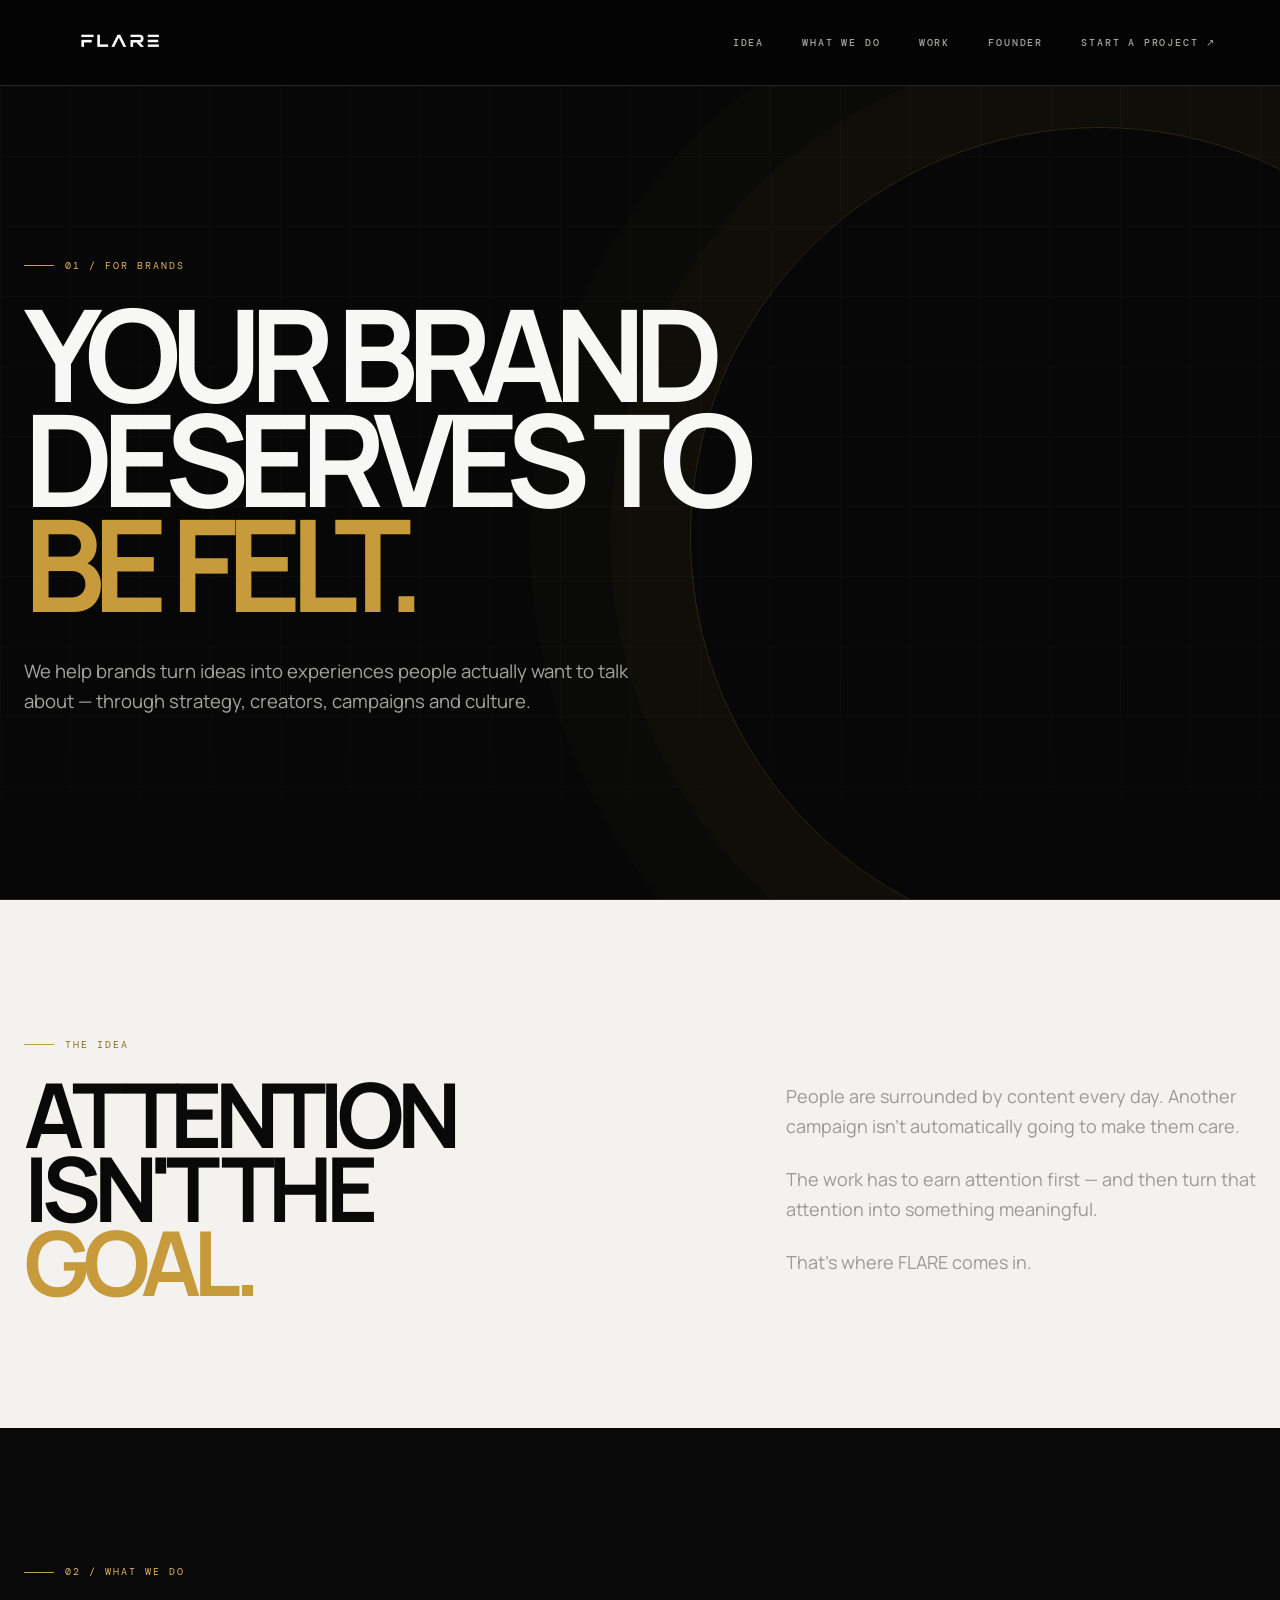
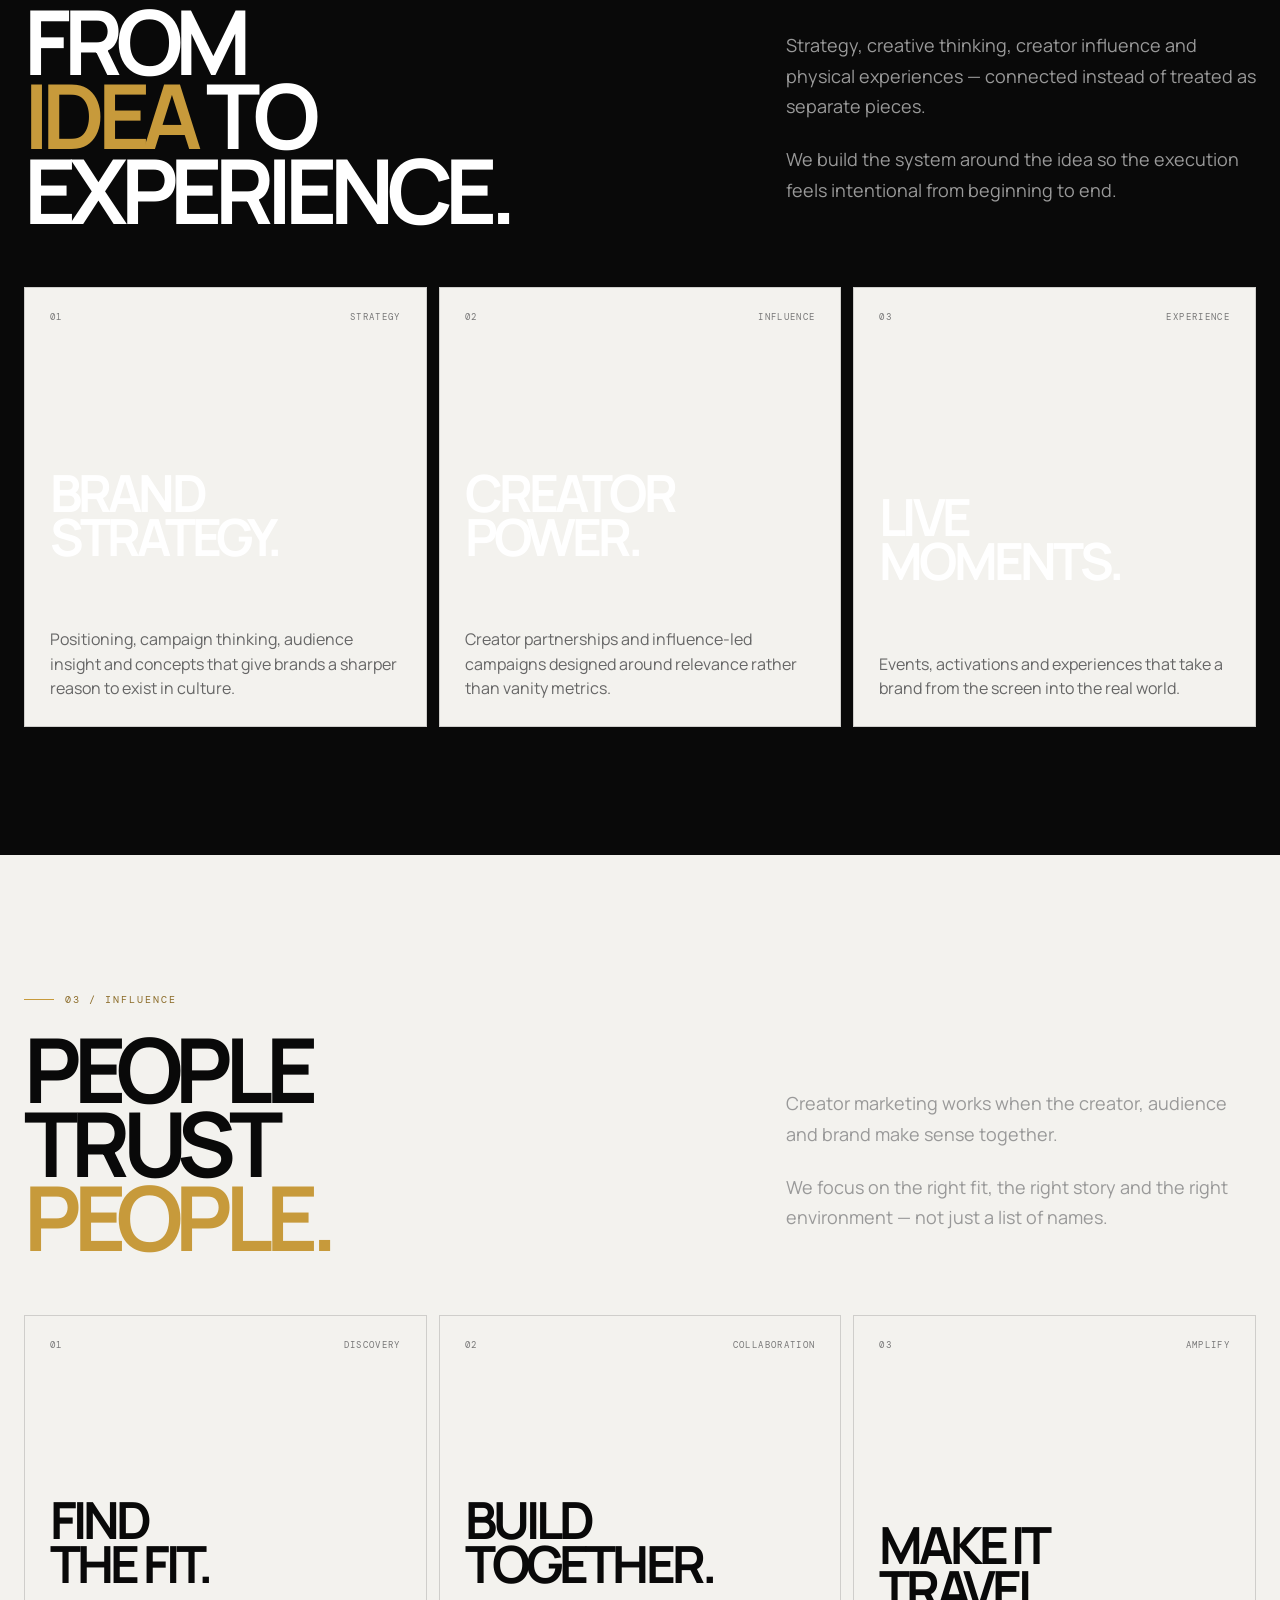
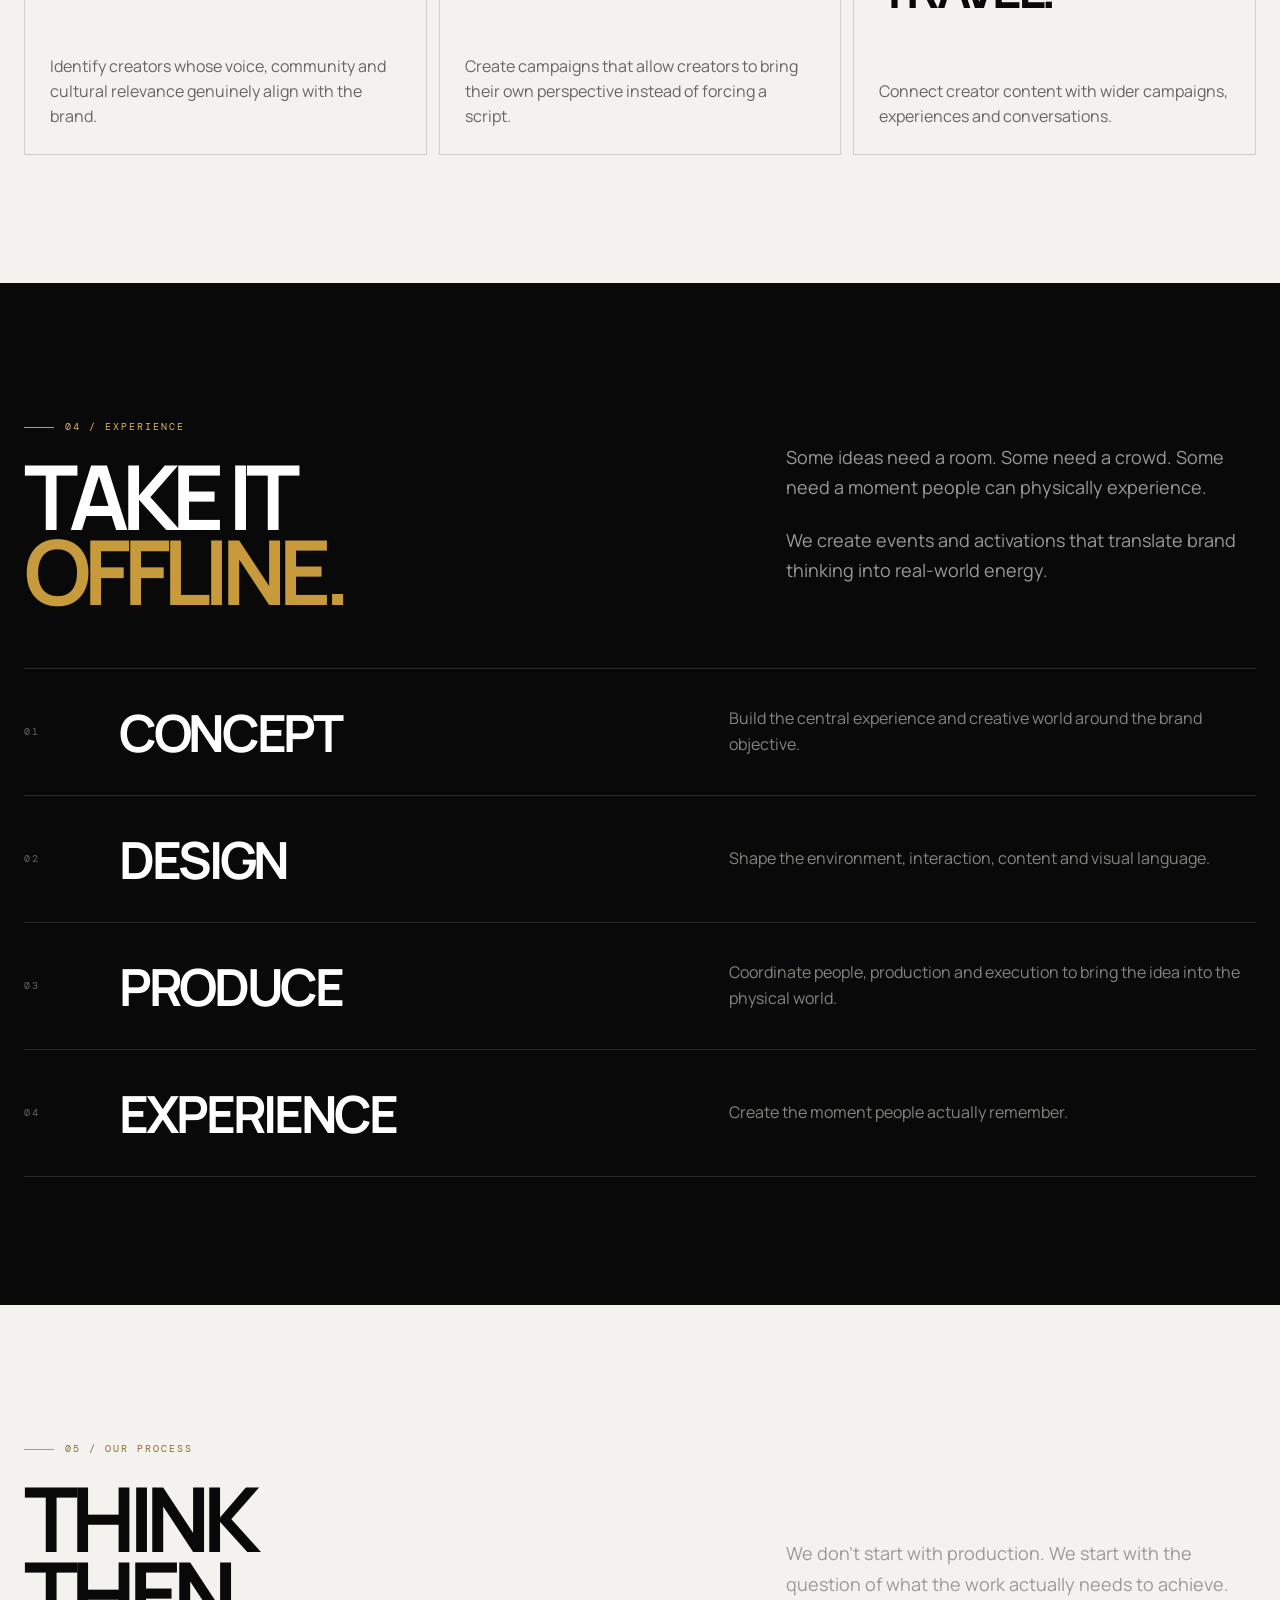
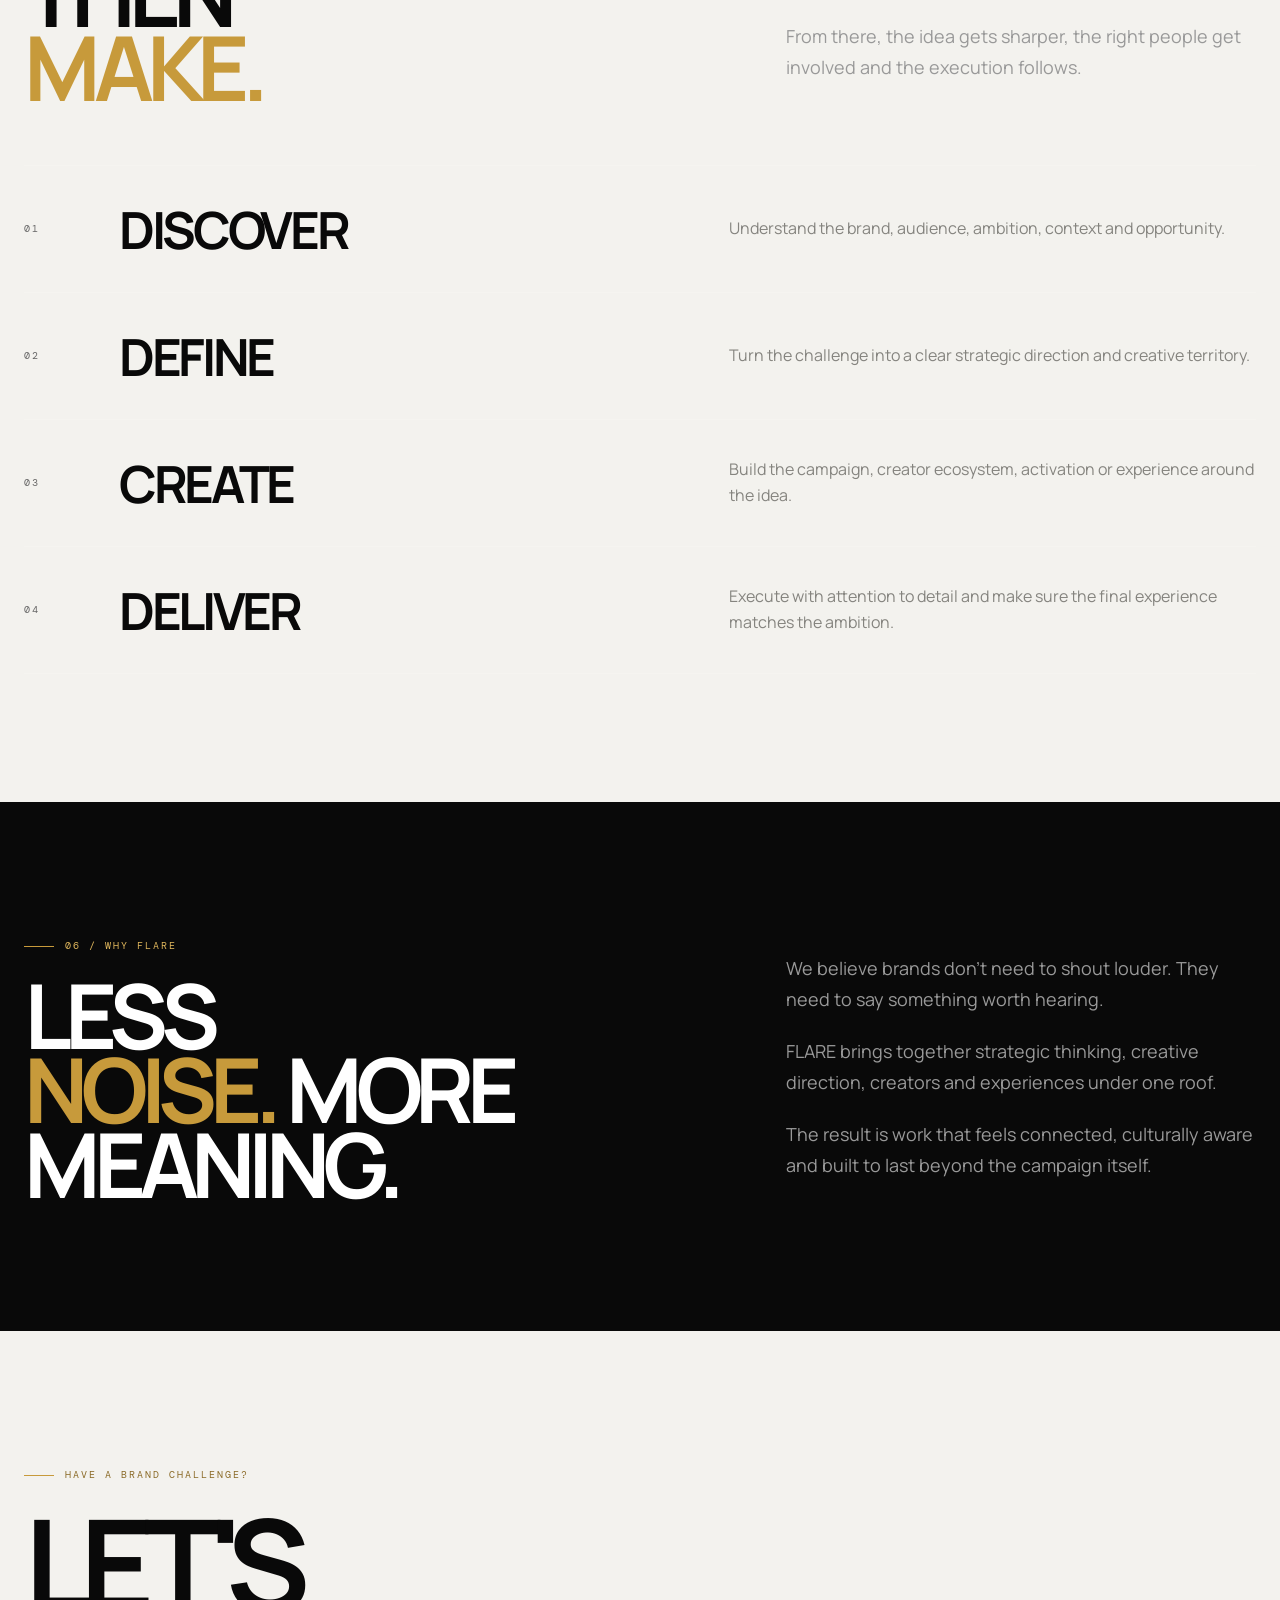
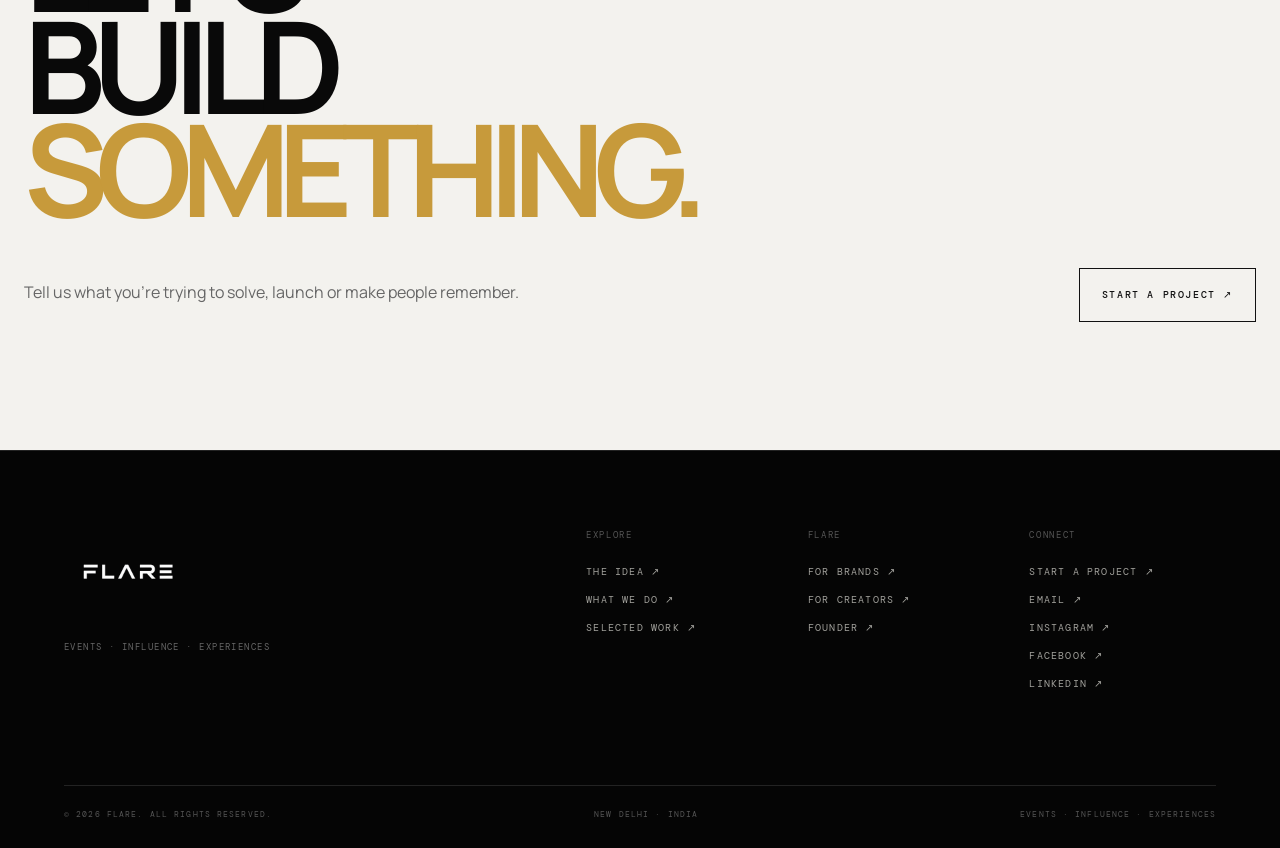
==== commit d92accce: "Update brand.html" ====
--- a/brand.html
+++ b/brand.html
@@ -1,49 +1,23 @@
-<!DOCTYPE html>
+<!doctype html>
 <html lang="en">
 
 <head>
 
-  <meta charset="UTF-8">
+  <meta charset="utf-8">
 
   <meta
     name="viewport"
-    content="width=device-width, initial-scale=1.0, viewport-fit=cover"
+    content="width=device-width,initial-scale=1,viewport-fit=cover"
   >
 
-  <title>FLARE — Brand & FLARE Experiences</title>
-
-  <meta
-    name="description"
-    content="FLARE creates brand strategy, creator partnerships and experiences that connect brands with people and culture."
-  >
-
-  <meta name="robots" content="index, follow">
+  <title>FLARE — For Brands</title>
 
   <meta
     name="theme-color"
-    content="#080808"
+    content="#050505"
   >
 
-  <link
-    rel="canonical"
-    href="https://flareevents.in/brand.html"
-  >
-
-  <link
-    rel="icon"
-    type="image/png"
-    href="favicon.png"
-  >
-
-
-  <!-- =========================
-       FONTS
-  ========================== -->
-
-  <link
-    rel="preconnect"
-    href="https://fonts.googleapis.com"
-  >
+  <link rel="preconnect" href="https://fonts.googleapis.com">
 
   <link
     rel="preconnect"
@@ -56,1880 +30,1119 @@
     rel="stylesheet"
   >
 
+  <!-- GLOBAL FLARE SYSTEM -->
   <link
     rel="stylesheet"
-    href="style.css"
+    href="flare-global.css"
   >
 
-
-  <!-- =========================
-       SEO / SOCIAL
-  ========================== -->
-
-  <meta
-    property="og:type"
-    content="website"
+</head>
+
+
+<body class="page-brand">
+
+
+<!-- =====================================================
+     PAGE LOADER
+===================================================== -->
+
+<div
+  class="flare-page-loader"
+  aria-hidden="true"
+>
+
+  <img
+    src="flare-logo.png"
+    alt=""
   >
 
-  <meta
-    property="og:url"
-    content="https://flareevents.in/brand.html"
-  >
-
-  <meta
-    property="og:title"
-    content="FLARE — Brand & FLARE Experiences"
-  >
-
-  <meta
-    property="og:description"
-    content="FLARE creates brand strategy, creator partnerships and experiences that connect brands with people and culture."
-  >
-
-  <meta
-    property="og:image"
-    content="https://flareevents.in/social-share.jpeg"
-  >
-
-  <meta
-    property="og:image:width"
-    content="1200"
-  >
-
-  <meta
-    property="og:image:height"
-    content="630"
-  >
-
-  <meta
-    property="og:site_name"
-    content="FLARE"
-  >
-
-  <meta
-    name="twitter:card"
-    content="summary_large_image"
-  >
-
-  <meta
-    name="twitter:title"
-    content="FLARE — Brand & FLARE Experiences"
-  >
-
-  <meta
-    name="twitter:description"
-    content="FLARE creates brand strategy, creator partnerships and experiences that connect brands with people and culture."
-  >
-
-  <meta
-    name="twitter:image"
-    content="https://flareevents.in/social-share.jpeg"
-  >
-
-
-  <!-- =========================
-       LOADER
-  ========================== -->
-
-  <style>
-
-    .flare-page-loader {
-      position: fixed;
-      inset: 0;
-      z-index: 999999;
-      display: grid;
-      place-items: center;
-      background: #050505;
-      pointer-events: none;
-      animation:
-        flareLoaderOut
-        1s
-        1.25s
-        cubic-bezier(.77,0,.18,1)
-        forwards;
-    }
-
-    .flare-page-loader img {
-      width: min(430px,58vw);
-      height: auto;
-      display: block;
-      opacity: 0;
-      transform: translateY(24px) scale(.96);
-      animation:
-        flareLogoIn
-        .8s
-        .12s
-        cubic-bezier(.2,.75,.2,1)
-        forwards;
-    }
-
-    .flare-loader-line {
-      position: absolute;
-      left: 50%;
-      bottom: 13%;
-      width: min(260px,42vw);
-      height: 1px;
-      background: rgba(255,255,255,.12);
-      overflow: hidden;
-      transform: translateX(-50%);
-    }
-
-    .flare-loader-line::after {
-      content: "";
-      display: block;
-      width: 100%;
-      height: 100%;
-      background: #c79a3b;
-      transform: translateX(-100%);
-      animation:
-        flareLoaderLine
-        1s
-        .2s
-        cubic-bezier(.7,0,.2,1)
-        forwards;
-    }
-
-    @keyframes flareLogoIn {
-      to {
-        opacity: 1;
-        transform: none;
-      }
-    }
-
-    @keyframes flareLoaderLine {
-      to {
-        transform: translateX(0);
-      }
-    }
-
-    @keyframes flareLoaderOut {
-      to {
-        transform: translateY(-100%);
-        visibility: hidden;
-      }
-    }
-
-  </style>
-
-
-  <!-- =========================================================
-       FLARE MASTER MOBILE MENU
-       Same system as index.html
-  ========================================================== -->
-
-  <style>
-
-    @media (max-width: 900px) {
-
-
-      /* =========================
-         HEADER
-      ========================== */
-
-      .site-header {
-
-        height: 86px !important;
-
-        padding:
-          0 30px !important;
-
-        background:
-          rgba(5,5,5,.97) !important;
-
-        border-bottom:
-          1px solid rgba(255,255,255,.14) !important;
-
-        z-index: 10000 !important;
-
-      }
-
-
-      .brand-logo {
-
-        position: relative !important;
-
-        z-index: 10002 !important;
-
-      }
-
-
-      .brand-logo img {
-
-        width: 124px !important;
-
-        height: auto !important;
-
-        display: block !important;
-
-      }
-
-
-      /* =========================
-         ROUND MENU BUTTON
-      ========================== */
-
-      .menu-button {
-
-        position: relative !important;
-
-        display: flex !important;
-
-        width: 58px !important;
-
-        height: 58px !important;
-
-        min-width: 58px !important;
-
-        min-height: 58px !important;
-
-        padding: 0 !important;
-
-        align-items: center !important;
-
-        justify-content: center !important;
-
-        border:
-          1px solid rgba(255,255,255,.38) !important;
-
-        border-radius: 50% !important;
-
-        background: transparent !important;
-
-        color: #fff !important;
-
-        cursor: pointer !important;
-
-        z-index: 10003 !important;
-
-      }
-
-
-      .menu-button span {
-
-        position: absolute !important;
-
-        left: 50% !important;
-
-        top: 50% !important;
-
-        width: 24px !important;
-
-        height: 1px !important;
-
-        margin: 0 !important;
-
-        background: #f7f7f5 !important;
-
-        transform:
-          translate(-50%,-50%) !important;
-
-        transition:
-          transform .4s cubic-bezier(.77,0,.18,1),
-          opacity .25s ease !important;
-
-      }
-
-
-      .menu-button span:first-child {
-
-        margin-top: -4px !important;
-
-      }
-
-
-      .menu-button span:last-child {
-
-        margin-top: 4px !important;
-
-      }
-
-
-      /* =========================
-         MENU → X
-      ========================== */
-
-      .menu-button.active span:first-child {
-
-        margin-top: 0 !important;
-
-        transform:
-          translate(-50%,-50%)
-          rotate(45deg) !important;
-
-      }
-
-
-      .menu-button.active span:last-child {
-
-        margin-top: 0 !important;
-
-        transform:
-          translate(-50%,-50%)
-          rotate(-45deg) !important;
-
-      }
-
-
-      /* =========================
-         FULL SCREEN MENU
-      ========================== */
-
-      .mobile-menu {
-
-        position: fixed !important;
-
-        inset: 0 !important;
-
-        width: 100% !important;
-
-        height: 100dvh !important;
-
-        min-height: 100vh !important;
-
-        display: block !important;
-
-        visibility: hidden !important;
-
-        opacity: 0 !important;
-
-        pointer-events: none !important;
-
-        background: #050505 !important;
-
-        z-index: 9999 !important;
-
-        overflow-y: auto !important;
-
-        overflow-x: hidden !important;
-
-        transform:
-          translateY(-18px) !important;
-
-        transition:
-          opacity .45s ease,
-          transform .55s cubic-bezier(.77,0,.18,1),
-          visibility .45s ease !important;
-
-      }
-
-
-      .mobile-menu.active {
-
-        visibility: visible !important;
-
-        opacity: 1 !important;
-
-        pointer-events: auto !important;
-
-        transform: translateY(0) !important;
-
-      }
-
-
-      /* =========================
-         MENU INNER
-      ========================== */
-
-      .mobile-menu-inner {
-
-        position: relative !important;
-
-        width: 100% !important;
-
-        min-height: 100dvh !important;
-
-        padding:
-          155px
-          30px
-          36px !important;
-
-        display: flex !important;
-
-        flex-direction: column !important;
-
-        box-sizing: border-box !important;
-
-      }
-
-
-      /* =========================
-         MENU LABEL
-      ========================== */
-
-      .menu-label {
-
-        display: block !important;
-
-        margin-bottom: 52px !important;
-
-        font-family:
-          "DM Mono",
-          monospace !important;
-
-        font-size: 12px !important;
-
-        font-weight: 400 !important;
-
-        letter-spacing: .25em !important;
-
-        text-transform: uppercase !important;
-
-        color: #6e6e6b !important;
-
-      }
-
-
-      /* =========================
-         MENU LINKS
-      ========================== */
-
-      .mobile-navigation {
-
-        display: flex !important;
-
-        flex-direction: column !important;
-
-        width: 100% !important;
-
-        margin: 0 !important;
-
-        padding: 0 !important;
-
-      }
-
-
-      .mobile-navigation a {
-
-        position: relative !important;
-
-        width: 100% !important;
-
-        min-height: 104px !important;
-
-        padding:
-          18px 0 !important;
-
-        display: flex !important;
-
-        align-items: center !important;
-
-        justify-content: space-between !important;
-
-        box-sizing: border-box !important;
-
-        border-top:
-          1px solid rgba(255,255,255,.12) !important;
-
-        color: #f7f7f5 !important;
-
-        text-decoration: none !important;
-
-        overflow: hidden !important;
-
-        opacity: 0;
-
-        transform: translateY(25px);
-
-      }
-
-
-      .mobile-navigation a:last-child {
-
-        border-bottom:
-          1px solid rgba(255,255,255,.12) !important;
-
-      }
-
-
-      .mobile-navigation a span {
-
-        display: block !important;
-
-        max-width:
-          calc(100% - 55px) !important;
-
-        font-family:
-          "Manrope",
-          sans-serif !important;
-
-        font-size:
-          clamp(34px,9.5vw,54px) !important;
-
-        line-height: .98 !important;
-
-        font-weight: 500 !important;
-
-        letter-spacing: -.055em !important;
-
-        white-space: nowrap !important;
-
-        color: #f4f4f2 !important;
-
-        transition:
-          transform .3s ease,
-          color .3s ease !important;
-
-      }
-
-
-      .mobile-navigation a small {
-
-        display: block !important;
-
-        flex-shrink: 0 !important;
-
-        margin-left: 15px !important;
-
-        font-family:
-          "DM Mono",
-          monospace !important;
-
-        font-size: 12px !important;
-
-        letter-spacing: .12em !important;
-
-        color: #656562 !important;
-
-        transition:
-          color .3s ease !important;
-
-      }
-
-
-      .mobile-navigation a:hover span {
-
-        transform: translateX(8px);
-
-      }
-
-
-      .mobile-navigation a:hover small {
-
-        color: #c79a3b !important;
-
-      }
-
-
-      /* =========================
-         STAGGER
-      ========================== */
-
-      .mobile-menu.active
-      .mobile-navigation a {
-
-        opacity: 1;
-
-        transform: none;
-
-      }
-
-
-      .mobile-menu.active
-      .mobile-navigation a:nth-child(1) {
-
-        transition:
-          opacity .45s .08s ease,
-          transform .55s .08s cubic-bezier(.2,.8,.2,1);
-
-      }
-
-
-      .mobile-menu.active
-      .mobile-navigation a:nth-child(2) {
-
-        transition:
-          opacity .45s .13s ease,
-          transform .55s .13s cubic-bezier(.2,.8,.2,1);
-
-      }
-
-
-      .mobile-menu.active
-      .mobile-navigation a:nth-child(3) {
-
-        transition:
-          opacity .45s .18s ease,
-          transform .55s .18s cubic-bezier(.2,.8,.2,1);
-
-      }
-
-
-      .mobile-menu.active
-      .mobile-navigation a:nth-child(4) {
-
-        transition:
-          opacity .45s .23s ease,
-          transform .55s .23s cubic-bezier(.2,.8,.2,1);
-
-      }
-
-
-      .mobile-menu.active
-      .mobile-navigation a:nth-child(5) {
-
-        transition:
-          opacity .45s .28s ease,
-          transform .55s .28s cubic-bezier(.2,.8,.2,1);
-
-      }
-
-
-      /* =========================
-         SOCIALS
-      ========================== */
-
-      .menu-socials {
-
-        margin-top: auto !important;
-
-        padding-top: 48px !important;
-
-        display: flex !important;
-
-        flex-wrap: wrap !important;
-
-        gap: 28px !important;
-
-        animation: none;
-
-      }
-
-
-      .mobile-menu.active .menu-socials {
-
-        animation:
-          menuSocialIn
-          .6s
-          .38s
-          cubic-bezier(.2,.8,.2,1)
-          both;
-
-      }
-
-
-      .menu-socials a {
-
-        font-family:
-          "DM Mono",
-          monospace !important;
-
-        font-size: 11px !important;
-
-        line-height: 1 !important;
-
-        letter-spacing: .18em !important;
-
-        text-transform: uppercase !important;
-
-        color: #777773 !important;
-
-        text-decoration: none !important;
-
-      }
-
-
-      .menu-socials a:hover {
-
-        color: #f7f7f5 !important;
-
-      }
-
-
-      /* =========================
-         BODY LOCK
-      ========================== */
-
-      body.menu-open {
-
-        overflow: hidden !important;
-
-        touch-action: none !important;
-
-      }
-
-
-      @keyframes menuSocialIn {
-
-        from {
-
-          opacity: 0;
-
-          transform: translateY(15px);
-
-        }
-
-        to {
-
-          opacity: 1;
-
-          transform: none;
-
-        }
-
-      }
-
-    }
-
-
-    /* =========================
-       SMALL PHONES
-    ========================== */
-
-    @media (max-width: 600px) {
-
-      .site-header {
-
-        height: 82px !important;
-
-        padding:
-          0 22px !important;
-
-      }
-
-
-      .brand-logo img {
-
-        width: 112px !important;
-
-      }
-
-
-      .menu-button {
-
-        width: 54px !important;
-
-        height: 54px !important;
-
-        min-width: 54px !important;
-
-        min-height: 54px !important;
-
-      }
-
-
-      .mobile-menu-inner {
-
-        padding:
-          137px
-          22px
-          28px !important;
-
-      }
-
-
-      .menu-label {
-
-        margin-bottom: 38px !important;
-
-        font-size: 10px !important;
-
-        letter-spacing: .22em !important;
-
-      }
-
-
-      .mobile-navigation a {
-
-        min-height: 91px !important;
-
-        padding:
-          15px 0 !important;
-
-      }
-
-
-      .mobile-navigation a span {
-
-        font-size:
-          clamp(30px,8.9vw,43px) !important;
-
-        letter-spacing: -.06em !important;
-
-      }
-
-
-      .mobile-navigation a small {
-
-        font-size: 10px !important;
-
-      }
-
-
-      .menu-socials {
-
-        gap: 20px !important;
-
-        padding-top: 36px !important;
-
-      }
-
-
-      .menu-socials a {
-
-        font-size: 9px !important;
-
-        letter-spacing: .14em !important;
-
-      }
-
-    }
-
-
-    /* =========================
-       VERY SMALL PHONES
-    ========================== */
-
-    @media (max-width: 380px) {
-
-      .mobile-menu-inner {
-
-        padding-top: 125px !important;
-
-      }
-
-
-      .menu-label {
-
-        margin-bottom: 28px !important;
-
-      }
-
-
-      .mobile-navigation a {
-
-        min-height: 80px !important;
-
-      }
-
-
-      .mobile-navigation a span {
-
-        font-size: 29px !important;
-
-      }
-
-    }
-
-  </style>
-
-
-  <!-- =========================
-       BRAND PAGE GRAPHICS
-  ========================== -->
-
-  <style>
-
-    .brand-page {
-
-      --brand-gold: #c79a3b;
-      --brand-paper: #f3f2ee;
-      --brand-ink: #080808;
-
-    }
-
-
-    .brand-page .page-hero {
-
-      position: relative;
-
-      min-height:
-        min(760px,calc(100vh - 92px));
-
-      display: flex;
-
-      flex-direction: column;
-
-      justify-content: center;
-
-      overflow: hidden;
-
-      isolation: isolate;
-
-    }
-
-
-    .brand-page .page-hero::before {
-
-      content: "";
-
-      position: absolute;
-
-      width:
-        min(62vw,760px);
-
-      height:
-        min(62vw,760px);
-
-      right: -18%;
-
-      top: 4%;
-
-      border:
-        1px solid rgba(199,154,59,.18);
-
-      border-radius: 50%;
-
-      box-shadow:
-        0 0 0 80px rgba(199,154,59,.025),
-        0 0 0 160px rgba(199,154,59,.018);
-
-      animation:
-        brandOrbit
-        14s
-        linear
-        infinite;
-
-      z-index: -2;
-
-    }
-
-
-    .brand-page .page-hero::after {
-
-      content: "";
-
-      position: absolute;
-
-      width: 42vw;
-
-      height: 42vw;
-
-      right: 7%;
-
-      top: 18%;
-
-      background:
-        radial-gradient(
-          circle at 50% 50%,
-          rgba(199,154,59,.14),
-          transparent 48%
-        ),
-        repeating-linear-gradient(
-          90deg,
-          transparent 0 38px,
-          rgba(255,255,255,.025) 39px 40px
-        );
-
-      opacity: .7;
-
-      transform: rotate(18deg);
-
-      z-index: -3;
-
-    }
-
-
-    .brand-page .page-hero h1 {
-
-      position: relative;
-
-      z-index: 2;
-
-      max-width: 12ch;
-
-    }
-
-
-    .brand-hero-mark {
-
-      position: absolute;
-
-      right:
-        clamp(35px,9vw,150px);
-
-      bottom:
-        clamp(55px,10vw,130px);
-
-      width:
-        clamp(110px,13vw,190px);
-
-      aspect-ratio: 1;
-
-      display: grid;
-
-      place-items: center;
-
-      border:
-        1px solid rgba(255,255,255,.13);
-
-      border-radius: 50%;
-
-      color:
-        rgba(255,255,255,.48);
-
-      font-family:
-        "DM Mono",
-        monospace;
-
-      font-size: 9px;
-
-      letter-spacing: .2em;
-
-      text-transform: uppercase;
-
-      animation:
-        brandFloat
-        5s
-        ease-in-out
-        infinite;
-
-    }
-
-
-    .brand-hero-mark::before,
-    .brand-hero-mark::after {
-
-      content: "";
-
-      position: absolute;
-
-      border:
-        1px solid rgba(199,154,59,.42);
-
-      border-radius: 50%;
-
-    }
-
-
-    .brand-hero-mark::before {
-
-      inset: 18%;
-
-    }
-
-
-    .brand-hero-mark::after {
-
-      inset: 37%;
-
-      background:
-        var(--brand-gold);
-
-      border: 0;
-
-      box-shadow:
-        0 0 35px rgba(199,154,59,.25);
-
-    }
-
-
-    .brand-page .page-copy {
-
-      position: relative;
-
-      overflow: hidden;
-
-    }
-
-
-    .brand-page .page-copy::after {
-
-      content: "01";
-
-      position: absolute;
-
-      right: -2vw;
-
-      bottom: -7vw;
-
-      font-size:
-        clamp(180px,28vw,430px);
-
-      line-height: .7;
-
-      font-weight: 800;
-
-      letter-spacing: -.09em;
-
-      color:
-        rgba(255,255,255,.025);
-
-      pointer-events: none;
-
-    }
-
-
-    .brand-page .service-cards {
-
-      align-items: stretch;
-
-    }
-
-
-    .brand-page .service-card {
-
-      min-width: 0;
-
-      min-height: 520px;
-
-      overflow: hidden;
-
-      container-type: inline-size;
-
-      isolation: isolate;
-
-      transition:
-        transform .55s cubic-bezier(.2,.75,.2,1),
-        box-shadow .55s ease;
-
-    }
-
-
-    .brand-page .service-card:hover {
-
-      box-shadow:
-        0 24px 60px rgba(0,0,0,.08);
-
-    }
-
-
-    .brand-page .service-card h3 {
-
-      margin-top: auto;
-
-      margin-bottom: 15px;
-
-      max-width: 100%;
-
-      font-size:
-        clamp(2rem,13cqw,3.6rem);
-
-      line-height: .9;
-
-      letter-spacing: -.065em;
-
-      white-space: nowrap;
-
-    }
-
-
-    .brand-page .service-card p {
-
-      max-width: 34rem;
-
-    }
-
-
-    .service-art {
-
-      position: relative;
-
-      height: 150px;
-
-      margin: 30px 0 20px;
-
-      display: flex;
-
-      align-items: center;
-
-      justify-content: center;
-
-      opacity: .92;
-
-      transition:
-        transform .6s cubic-bezier(.2,.75,.2,1);
-
-    }
-
-
-    .service-card:hover .service-art {
-
-      transform:
-        translateY(-7px)
-        scale(1.03);
-
-    }
-
-
-    .service-art svg {
-
-      width: 100%;
-
-      height: 100%;
-
-      overflow: visible;
-
-    }
-
-
-    .strategy-graphic .line {
-
-      fill: none;
-
-      stroke: currentColor;
-
-      stroke-width: 1.2;
-
-      vector-effect:
-        non-scaling-stroke;
-
-    }
-
-
-    .strategy-graphic .accent {
-
-      fill:
-        var(--brand-gold);
-
-      stroke: none;
-
-    }
-
-
-    .strategy-graphic .grid {
-
-      stroke:
-        rgba(0,0,0,.14);
-
-      stroke-width: 1;
-
-    }
-
-
-    .creator-graphic circle,
-    .creator-graphic line {
-
-      fill: none;
-
-      stroke: currentColor;
-
-      stroke-width: 1.2;
-
-    }
-
-
-    .creator-graphic .node {
-
-      fill:
-        var(--brand-gold);
-
-      stroke: none;
-
-    }
-
-
-    .creator-graphic .pulse {
-
-      animation:
-        nodePulse
-        2.8s
-        ease-in-out
-        infinite;
-
-      transform-origin: center;
-
-    }
-
-
-    .experience-graphic rect {
-
-      fill: none;
-
-      stroke: currentColor;
-
-      stroke-width: 1.2;
-
-    }
-
-
-    .experience-graphic .fill {
-
-      fill:
-        rgba(199,154,59,.16);
-
-      stroke:
-        var(--brand-gold);
-
-    }
-
-
-    .experience-graphic .center {
-
-      fill:
-        var(--brand-gold);
-
-      stroke: none;
-
-      animation:
-        experiencePulse
-        2.6s
-        ease-in-out
-        infinite;
-
-      transform-origin: center;
-
-    }
-
-
-    .brand-page .brand-philosophy {
-
-      position: relative;
-
-      overflow: hidden;
-
-      padding-top:
-        clamp(100px,11vw,160px);
-
-      padding-bottom:
-        clamp(100px,11vw,160px);
-
-    }
-
-
-    .brand-page .brand-philosophy::before {
-
-      content: "";
-
-      position: absolute;
-
-      width: 52vw;
-
-      height: 52vw;
-
-      max-width: 720px;
-
-      max-height: 720px;
-
-      right: -20%;
-
-      top: 18%;
-
-      border:
-        1px solid rgba(199,154,59,.16);
-
-      border-radius: 50%;
-
-      animation:
-        brandOrbitReverse
-        18s
-        linear
-        infinite;
-
-      pointer-events: none;
-
-    }
-
-
-    .brand-page .brand-philosophy::after {
-
-      content: "FLARE";
-
-      position: absolute;
-
-      right: -5vw;
-
-      bottom: -5vw;
-
-      font-size:
-        clamp(130px,23vw,340px);
-
-      font-weight: 800;
-
-      letter-spacing: -.09em;
-
-      color:
-        rgba(255,255,255,.025);
-
-      pointer-events: none;
-
-    }
-
-
-    .brand-page .big-cta {
-
-      position: relative;
-
-      overflow: hidden;
-
-    }
-
-
-    .brand-page .big-cta::before {
-
-      content: "✦";
-
-      position: absolute;
-
-      right: 8%;
-
-      top: 14%;
-
-      font-size:
-        clamp(70px,9vw,130px);
-
-      color:
-        var(--brand-gold);
-
-      opacity: .35;
-
-      animation:
-        brandFloat
-        4s
-        ease-in-out
-        infinite;
-
-    }
-
-
-    @keyframes brandOrbit {
-
-      to {
-        transform: rotate(360deg);
-      }
-
-    }
-
-
-    @keyframes brandOrbitReverse {
-
-      to {
-        transform: rotate(-360deg);
-      }
-
-    }
-
-
-    @keyframes brandFloat {
-
-      0%,100% {
-        transform: translateY(0);
-      }
-
-      50% {
-        transform: translateY(-12px);
-      }
-
-    }
-
-
-    @keyframes nodePulse {
-
-      0%,100% {
-        transform: scale(1);
-        opacity: .8;
-      }
-
-      50% {
-        transform: scale(1.35);
-        opacity: 1;
-      }
-
-    }
-
-
-    @keyframes experiencePulse {
-
-      0%,100% {
-        transform: scale(1);
-        opacity: .75;
-      }
-
-      50% {
-        transform: scale(1.2);
-        opacity: 1;
-      }
-
-    }
-
-
-    @media (max-width: 900px) {
-
-      .brand-page .page-hero {
-
-        min-height: 620px;
-
-      }
-
-
-      .brand-hero-mark {
-
-        right: 7vw;
-
-        bottom: 8vw;
-
-      }
-
-
-      .brand-page .service-card {
-
-        min-height: 440px;
-
-      }
-
-
-      .brand-page .service-card h3 {
-
-        font-size:
-          clamp(2.15rem,12cqw,3.3rem);
-
-      }
-
-    }
-
-
-    @media (max-width: 600px) {
-
-      .brand-page .page-hero {
-
-        min-height: 560px;
-
-      }
-
-
-      .brand-page .page-hero h1 {
-
-        max-width: 10ch;
-
-      }
-
-
-      .brand-hero-mark {
-
-        width: 105px;
-
-        right: 20px;
-
-        bottom: 42px;
-
-      }
-
-
-      .service-art {
-
-        height: 120px;
-
-        margin: 20px 0 15px;
-
-      }
-
-
-      .brand-page .service-card {
-
-        min-height: 390px;
-
-      }
-
-
-      .brand-page .service-card h3 {
-
-        font-size:
-          clamp(2.3rem,15cqw,3.2rem);
-
-      }
-
-    }
-
-  </style>
-
-
-  <script type="application/ld+json">
-
-  {
-    "@context":"https://schema.org",
-    "@type":"WebPage",
-    "name":"FLARE — Brand & FLARE Experiences",
-    "url":"https://flareevents.in/brand.html",
-    "description":"FLARE creates brand strategy, creator partnerships and experiences that connect brands with people and culture."
-  }
-
-  </script>
-
-
-<style>
-  /* FINAL FIX — BRAND PAGE CTA WAS BEING HIDDEN BY THE HOMEPAGE MOTION CSS */
-  .brand-page .big-cta .cta-inner{
-    opacity:1 !important;
-    visibility:visible !important;
-    transform:none !important;
-  }
-
-  .brand-page .big-cta .eyebrow,
-  .brand-page .big-cta h2,
-  .brand-page .big-cta .cta-button{
-    visibility:visible !important;
-  }
-
-  /* Keep the CTA elegant on small screens */
-  @media (max-width:900px){
-    .brand-page .big-cta .cta-inner{
-      display:grid;
-      grid-template-columns:1fr;
-      gap:40px;
-    }
-  }
-</style>
-
-
-<style id="flare-content-safe-final-fixes">
-html,body{overflow-x:hidden!important}
-
-/* Mobile menu */
-.menu-button{
-  z-index:10060!important;
-  touch-action:manipulation;
-  -webkit-tap-highlight-color:transparent;
-}
-@media(max-width:1100px){
-  .menu-button{
-    display:flex!important;
-    align-items:center!important;
-    justify-content:center!important;
-  }
-}
-
-/* LET'S BUILD SOMETHING — never clips */
-.big-cta{
-  width:100%!important;
-  max-width:100%!important;
-  overflow:hidden!important;
-}
-.big-cta .cta-inner{
-  width:min(var(--max,1380px),calc(100% - 48px))!important;
-  max-width:100%!important;
-  min-width:0!important;
-  margin-left:auto!important;
-  margin-right:auto!important;
-}
-.big-cta h2{
-  width:100%!important;
-  max-width:100%!important;
-  white-space:normal!important;
-  overflow-wrap:normal!important;
-  word-break:normal!important;
-  letter-spacing:-.06em!important;
-}
-.big-cta .cta-button{
-  position:relative!important;
-  z-index:5!important;
-  max-width:100%!important;
-  box-sizing:border-box!important;
-}
-@media(max-width:900px){
-  .big-cta{
-    padding-left:20px!important;
-    padding-right:20px!important;
-  }
-  .big-cta .cta-inner{
-    width:calc(100% - 12px)!important;
-  }
-  .big-cta h2{
-    font-size:clamp(48px,15.5vw,82px)!important;
-    line-height:.87!important;
-  }
-  .big-cta .cta-button{
-    width:100%!important;
-    min-height:52px!important;
-    padding:14px 18px!important;
-    white-space:normal!important;
-    text-align:left!important;
-  }
-}
-@media(max-width:390px){
-  .big-cta{
-    padding-left:16px!important;
-    padding-right:16px!important;
-  }
-  .big-cta .cta-inner{
-    width:100%!important;
-  }
-  .big-cta h2{
-    font-size:clamp(42px,14.8vw,62px)!important;
-  }
-}
-
-/* Never make page content disappear because animation JS fails */
-.idea,.chapter,.big-cta{
-  visibility:visible!important;
-}
-</style>
-
-</head>
-
-
-<body>
-
-
-  <!-- =========================
-       LOADER
-  ========================== -->
-
-  <div
-    class="flare-page-loader"
-    aria-hidden="true"
+  <div class="flare-loader-line"></div>
+
+</div>
+
+
+
+<!-- =====================================================
+     HEADER
+===================================================== -->
+
+<header class="site-header">
+
+  <a
+    href="index.html"
+    class="brand-logo"
+    aria-label="FLARE Home"
   >
 
     <img
       src="flare-logo.png"
-      alt=""
+      alt="FLARE"
     >
 
-    <div class="flare-loader-line"></div>
+  </a>
+
+
+  <nav
+    class="desktop-nav"
+    aria-label="Primary navigation"
+  >
+
+    <a href="index.html#idea">
+      IDEA
+    </a>
+
+    <a href="index.html#services">
+      WHAT WE DO
+    </a>
+
+    <a href="index.html#work">
+      WORK
+    </a>
+
+    <a href="founder.html">
+      FOUNDER
+    </a>
+
+    <a href="contact.html">
+      START A PROJECT ↗
+    </a>
+
+  </nav>
+
+
+  <button
+    class="menu-button"
+    id="menuToggle"
+    type="button"
+    aria-label="Open menu"
+    aria-expanded="false"
+    aria-controls="mobileMenu"
+  >
+
+    <span></span>
+    <span></span>
+
+  </button>
+
+</header>
+
+
+
+<!-- =====================================================
+     MOBILE MENU
+===================================================== -->
+
+<div
+  class="mobile-menu"
+  id="mobileMenu"
+  aria-hidden="true"
+>
+
+  <div class="mobile-menu-inner">
+
+    <div class="menu-label">
+      MENU / 001
+    </div>
+
+
+    <nav
+      class="mobile-navigation"
+      aria-label="Mobile navigation"
+    >
+
+      <a href="index.html#idea">
+
+        <span>
+          THE IDEA
+        </span>
+
+        <small>
+          01
+        </small>
+
+      </a>
+
+
+      <a href="index.html#services">
+
+        <span>
+          WHAT WE DO
+        </span>
+
+        <small>
+          02
+        </small>
+
+      </a>
+
+
+      <a href="index.html#work">
+
+        <span>
+          SELECTED WORK
+        </span>
+
+        <small>
+          03
+        </small>
+
+      </a>
+
+
+      <a href="founder.html">
+
+        <span>
+          FOUNDER
+        </span>
+
+        <small>
+          04
+        </small>
+
+      </a>
+
+
+      <a href="contact.html">
+
+        <span>
+          START A PROJECT
+        </span>
+
+        <small>
+          05
+        </small>
+
+      </a>
+
+    </nav>
+
+
+    <div class="menu-socials">
+
+      <a
+        href="https://www.instagram.com/weareflare.in/"
+        target="_blank"
+        rel="noopener noreferrer"
+      >
+        INSTAGRAM ↗
+      </a>
+
+
+      <a
+        href="https://www.facebook.com/share/1E8TYpNmLc/?mibextid=wwXIfr"
+        target="_blank"
+        rel="noopener noreferrer"
+      >
+        FACEBOOK ↗
+      </a>
+
+
+      <a
+        href="https://www.linkedin.com/company/flare-events-india/"
+        target="_blank"
+        rel="noopener noreferrer"
+      >
+        LINKEDIN ↗
+      </a>
+
+    </div>
 
   </div>
 
-
-  <!-- =========================
-       HEADER
-  ========================== -->
-
-  <header class="site-header">
-
-
-    <a
-      href="index.html"
-      class="brand-logo"
-      aria-label="FLARE Home"
+</div>
+
+
+
+<!-- =====================================================
+     MAIN
+===================================================== -->
+
+<main>
+
+
+<!-- =====================================================
+     BRAND HERO
+===================================================== -->
+
+<section class="inner-hero">
+
+  <div class="inner-hero-inner">
+
+    <span class="eyebrow reveal">
+      01 / FOR BRANDS
+    </span>
+
+
+    <h1 class="reveal delay-1">
+
+      YOUR BRAND<br>
+
+      DESERVES TO<br>
+
+      <span>
+        BE FELT.
+      </span>
+
+    </h1>
+
+
+    <p class="inner-hero-copy reveal delay-2">
+
+      We help brands turn ideas into experiences people
+      actually want to talk about — through strategy,
+      creators, campaigns and culture.
+
+    </p>
+
+  </div>
+
+</section>
+
+
+
+<!-- =====================================================
+     THE IDEA
+===================================================== -->
+
+<section class="inner-section light">
+
+  <div class="inner-container">
+
+    <div class="split">
+
+      <div>
+
+        <span
+          class="eyebrow reveal"
+          style="color:#8b6b28"
+        >
+          THE IDEA
+        </span>
+
+
+        <h2 class="reveal delay-1">
+
+          ATTENTION<br>
+
+          ISN'T THE<br>
+
+          <span>
+            GOAL.
+          </span>
+
+        </h2>
+
+      </div>
+
+
+      <div class="split-copy reveal delay-2">
+
+        <p>
+          People are surrounded by content every day.
+          Another campaign isn't automatically going
+          to make them care.
+        </p>
+
+        <p>
+          The work has to earn attention first — and then
+          turn that attention into something meaningful.
+        </p>
+
+        <p>
+          That's where FLARE comes in.
+        </p>
+
+      </div>
+
+    </div>
+
+  </div>
+
+</section>
+
+
+
+<!-- =====================================================
+     WHAT WE DO
+===================================================== -->
+
+<section class="inner-section dark">
+
+  <div class="inner-container">
+
+    <span class="eyebrow reveal">
+      02 / WHAT WE DO
+    </span>
+
+
+    <div class="split">
+
+      <div>
+
+        <h2 class="reveal delay-1">
+
+          FROM<br>
+
+          <span>
+            IDEA
+          </span>
+
+          TO<br>
+
+          EXPERIENCE.
+
+        </h2>
+
+      </div>
+
+
+      <div class="split-copy reveal delay-2">
+
+        <p>
+          Strategy, creative thinking, creator influence
+          and physical experiences — connected instead
+          of treated as separate pieces.
+        </p>
+
+        <p>
+          We build the system around the idea so the
+          execution feels intentional from beginning to end.
+        </p>
+
+      </div>
+
+    </div>
+
+
+    <div class="capability-grid">
+
+
+      <!-- STRATEGY -->
+
+      <article class="capability-card reveal">
+
+        <small>
+
+          <span>
+            01
+          </span>
+
+          <span>
+            STRATEGY
+          </span>
+
+        </small>
+
+
+        <h3>
+          BRAND<br>
+          STRATEGY.
+        </h3>
+
+
+        <p>
+          Positioning, campaign thinking, audience insight
+          and concepts that give brands a sharper reason
+          to exist in culture.
+        </p>
+
+      </article>
+
+
+
+      <!-- INFLUENCE -->
+
+      <article class="capability-card reveal delay-1">
+
+        <small>
+
+          <span>
+            02
+          </span>
+
+          <span>
+            INFLUENCE
+          </span>
+
+        </small>
+
+
+        <h3>
+          CREATOR<br>
+          POWER.
+        </h3>
+
+
+        <p>
+          Creator partnerships and influence-led campaigns
+          designed around relevance rather than vanity metrics.
+        </p>
+
+      </article>
+
+
+
+      <!-- EXPERIENCE -->
+
+      <article class="capability-card reveal delay-2">
+
+        <small>
+
+          <span>
+            03
+          </span>
+
+          <span>
+            EXPERIENCE
+          </span>
+
+        </small>
+
+
+        <h3>
+          LIVE<br>
+          MOMENTS.
+        </h3>
+
+
+        <p>
+          Events, activations and experiences that take
+          a brand from the screen into the real world.
+        </p>
+
+      </article>
+
+
+    </div>
+
+  </div>
+
+</section>
+
+
+
+<!-- =====================================================
+     CREATOR / INFLUENCE
+===================================================== -->
+
+<section class="inner-section light">
+
+  <div class="inner-container">
+
+    <span
+      class="eyebrow reveal"
+      style="color:#8b6b28"
     >
+      03 / INFLUENCE
+    </span>
+
+
+    <div class="split">
+
+      <div>
+
+        <h2 class="reveal delay-1">
+
+          PEOPLE<br>
+
+          TRUST<br>
+
+          <span>
+            PEOPLE.
+          </span>
+
+        </h2>
+
+      </div>
+
+
+      <div class="split-copy reveal delay-2">
+
+        <p>
+          Creator marketing works when the creator,
+          audience and brand make sense together.
+        </p>
+
+        <p>
+          We focus on the right fit, the right story and
+          the right environment — not just a list of names.
+        </p>
+
+      </div>
+
+    </div>
+
+
+    <div class="capability-grid">
+
+
+      <article class="capability-card reveal">
+
+        <small>
+
+          <span>
+            01
+          </span>
+
+          <span>
+            DISCOVERY
+          </span>
+
+        </small>
+
+
+        <h3>
+          FIND<br>
+          THE FIT.
+        </h3>
+
+
+        <p>
+          Identify creators whose voice, community and
+          cultural relevance genuinely align with the brand.
+        </p>
+
+      </article>
+
+
+      <article class="capability-card reveal delay-1">
+
+        <small>
+
+          <span>
+            02
+          </span>
+
+          <span>
+            COLLABORATION
+          </span>
+
+        </small>
+
+
+        <h3>
+          BUILD<br>
+          TOGETHER.
+        </h3>
+
+
+        <p>
+          Create campaigns that allow creators to bring
+          their own perspective instead of forcing a script.
+        </p>
+
+      </article>
+
+
+      <article class="capability-card reveal delay-2">
+
+        <small>
+
+          <span>
+            03
+          </span>
+
+          <span>
+            AMPLIFY
+          </span>
+
+        </small>
+
+
+        <h3>
+          MAKE IT<br>
+          TRAVEL.
+        </h3>
+
+
+        <p>
+          Connect creator content with wider campaigns,
+          experiences and conversations.
+        </p>
+
+      </article>
+
+
+    </div>
+
+  </div>
+
+</section>
+
+
+
+<!-- =====================================================
+     EXPERIENCE
+===================================================== -->
+
+<section class="inner-section dark">
+
+  <div class="inner-container">
+
+    <span class="eyebrow reveal">
+      04 / EXPERIENCE
+    </span>
+
+
+    <div class="split">
+
+      <div>
+
+        <h2 class="reveal delay-1">
+
+          TAKE IT<br>
+
+          <span>
+            OFFLINE.
+          </span>
+
+        </h2>
+
+      </div>
+
+
+      <div class="split-copy reveal delay-2">
+
+        <p>
+          Some ideas need a room.
+          Some need a crowd.
+          Some need a moment people can physically experience.
+        </p>
+
+        <p>
+          We create events and activations that translate
+          brand thinking into real-world energy.
+        </p>
+
+      </div>
+
+    </div>
+
+
+    <div class="process-list">
+
+
+      <div class="process-row reveal">
+
+        <span>
+          01
+        </span>
+
+        <h3>
+          CONCEPT
+        </h3>
+
+        <p>
+          Build the central experience and creative world
+          around the brand objective.
+        </p>
+
+      </div>
+
+
+      <div class="process-row reveal">
+
+        <span>
+          02
+        </span>
+
+        <h3>
+          DESIGN
+        </h3>
+
+        <p>
+          Shape the environment, interaction, content and
+          visual language.
+        </p>
+
+      </div>
+
+
+      <div class="process-row reveal">
+
+        <span>
+          03
+        </span>
+
+        <h3>
+          PRODUCE
+        </h3>
+
+        <p>
+          Coordinate people, production and execution
+          to bring the idea into the physical world.
+        </p>
+
+      </div>
+
+
+      <div class="process-row reveal">
+
+        <span>
+          04
+        </span>
+
+        <h3>
+          EXPERIENCE
+        </h3>
+
+        <p>
+          Create the moment people actually remember.
+        </p>
+
+      </div>
+
+
+    </div>
+
+  </div>
+
+</section>
+
+
+
+<!-- =====================================================
+     PROCESS
+===================================================== -->
+
+<section class="inner-section light">
+
+  <div class="inner-container">
+
+    <span
+      class="eyebrow reveal"
+      style="color:#8b6b28"
+    >
+      05 / OUR PROCESS
+    </span>
+
+
+    <div class="split">
+
+      <div>
+
+        <h2 class="reveal delay-1">
+
+          THINK<br>
+
+          THEN<br>
+
+          <span>
+            MAKE.
+          </span>
+
+        </h2>
+
+      </div>
+
+
+      <div class="split-copy reveal delay-2">
+
+        <p>
+          We don't start with production.
+          We start with the question of what the work
+          actually needs to achieve.
+        </p>
+
+        <p>
+          From there, the idea gets sharper, the right
+          people get involved and the execution follows.
+        </p>
+
+      </div>
+
+    </div>
+
+
+    <div class="process-list">
+
+
+      <div class="process-row reveal">
+
+        <span>
+          01
+        </span>
+
+        <h3>
+          DISCOVER
+        </h3>
+
+        <p>
+          Understand the brand, audience, ambition,
+          context and opportunity.
+        </p>
+
+      </div>
+
+
+      <div class="process-row reveal">
+
+        <span>
+          02
+        </span>
+
+        <h3>
+          DEFINE
+        </h3>
+
+        <p>
+          Turn the challenge into a clear strategic
+          direction and creative territory.
+        </p>
+
+      </div>
+
+
+      <div class="process-row reveal">
+
+        <span>
+          03
+        </span>
+
+        <h3>
+          CREATE
+        </h3>
+
+        <p>
+          Build the campaign, creator ecosystem,
+          activation or experience around the idea.
+        </p>
+
+      </div>
+
+
+      <div class="process-row reveal">
+
+        <span>
+          04
+        </span>
+
+        <h3>
+          DELIVER
+        </h3>
+
+        <p>
+          Execute with attention to detail and make
+          sure the final experience matches the ambition.
+        </p>
+
+      </div>
+
+
+    </div>
+
+  </div>
+
+</section>
+
+
+
+<!-- =====================================================
+     WHY FLARE
+===================================================== -->
+
+<section class="inner-section dark">
+
+  <div class="inner-container">
+
+    <span class="eyebrow reveal">
+      06 / WHY FLARE
+    </span>
+
+
+    <div class="split">
+
+      <div>
+
+        <h2 class="reveal delay-1">
+
+          LESS<br>
+
+          <span>
+            NOISE.
+          </span>
+
+          MORE<br>
+
+          MEANING.
+
+        </h2>
+
+      </div>
+
+
+      <div class="split-copy reveal delay-2">
+
+        <p>
+          We believe brands don't need to shout louder.
+          They need to say something worth hearing.
+        </p>
+
+        <p>
+          FLARE brings together strategic thinking,
+          creative direction, creators and experiences
+          under one roof.
+        </p>
+
+        <p>
+          The result is work that feels connected,
+          culturally aware and built to last beyond
+          the campaign itself.
+        </p>
+
+      </div>
+
+    </div>
+
+  </div>
+
+</section>
+
+
+
+<!-- =====================================================
+     CTA
+===================================================== -->
+
+<section class="inner-cta">
+
+  <div class="inner-container">
+
+    <span
+      class="eyebrow"
+      style="color:#8b6b28"
+    >
+      HAVE A BRAND CHALLENGE?
+    </span>
+
+
+    <h2 class="reveal">
+
+      LET'S<br>
+
+      BUILD<br>
+
+      <span>
+        SOMETHING.
+      </span>
+
+    </h2>
+
+
+    <div class="inner-cta-bottom reveal">
+
+      <p>
+        Tell us what you're trying to solve,
+        launch or make people remember.
+      </p>
+
+
+      <a
+        href="contact.html"
+        class="cta-button"
+      >
+        START A PROJECT ↗
+      </a>
+
+    </div>
+
+  </div>
+
+</section>
+
+
+</main>
+<!-- =====================================================
+     FOOTER
+===================================================== -->
+
+<footer class="footer">
+
+  <div class="footer-top">
+
+    <!-- BRAND -->
+
+    <div class="footer-brand">
 
       <img
         src="flare-logo.png"
         alt="FLARE"
+        class="footer-logo"
       >
 
-    </a>
-
-
-    <nav
-      class="desktop-nav"
-      aria-label="Main navigation"
-    >
-
-      <a href="index.html#idea">
-        IDEA
-      </a>
-
-      <a href="index.html#services">
-        WHAT WE DO
-      </a>
-
-      <a href="index.html#work">
-        WORK
-      </a>
-
-      <a href="founder.html">
-        FOUNDER
-      </a>
-
-      <a href="contact.html">
-        START A PROJECT ↗
-      </a>
-
-    </nav>
-
-
-    <!-- MOBILE BUTTON -->
-
-    <button
-      class="menu-button"
-      id="menuToggle"
-      type="button"
-      aria-label="Open menu"
-      aria-expanded="false"
-      aria-controls="mobileMenu"
-    >
-
-      <span></span>
-      <span></span>
-
-    </button>
-
-  </header>
-
-
-  <!-- =========================
-       MOBILE MENU
-  ========================== -->
-
-  <div
-    class="mobile-menu"
-    id="mobileMenu"
-    aria-hidden="true"
-  >
-
-    <div class="mobile-menu-inner">
-
-
-      <div class="menu-label">
-        MENU / 001
-      </div>
-
-
-      <nav
-        class="mobile-navigation"
-        aria-label="Mobile navigation"
-      >
-
+      <p>
+        EVENTS · INFLUENCE · EXPERIENCES
+      </p>
+
+    </div>
+
+
+    <!-- FOOTER NAVIGATION -->
+
+    <div class="footer-navigation">
+
+
+      <!-- EXPLORE -->
+
+      <div class="footer-column">
+
+        <span class="footer-label">
+          EXPLORE
+        </span>
 
         <a href="index.html#idea">
-
-          <span>
-            THE IDEA
-          </span>
-
-          <small>
-            01
-          </small>
-
+          THE IDEA ↗
         </a>
 
-
         <a href="index.html#services">
-
-          <span>
-            WHAT WE DO
-          </span>
-
-          <small>
-            02
-          </small>
-
+          WHAT WE DO ↗
         </a>
 
-
         <a href="index.html#work">
-
-          <span>
-            SELECTED WORK
-          </span>
-
-          <small>
-            03
-          </small>
-
+          SELECTED WORK ↗
         </a>
 
+      </div>
+
+
+      <!-- FLARE -->
+
+      <div class="footer-column">
+
+        <span class="footer-label">
+          FLARE
+        </span>
+
+        <a href="brand.html">
+          FOR BRANDS ↗
+        </a>
+
+        <a href="creator.html">
+          FOR CREATORS ↗
+        </a>
 
         <a href="founder.html">
-
-          <span>
-            FOUNDER
-          </span>
-
-          <small>
-            04
-          </small>
-
+          FOUNDER ↗
         </a>
 
+      </div>
+
+
+      <!-- CONNECT -->
+
+      <div class="footer-column">
+
+        <span class="footer-label">
+          CONNECT
+        </span>
 
         <a href="contact.html">
-
-          <span>
-            START A PROJECT
-          </span>
-
-          <small>
-            05
-          </small>
-
+          START A PROJECT ↗
         </a>
 
-
-      </nav>
-
-
-      <div class="menu-socials">
-
+        <a href="mailto:book.flareevents@gmail.com">
+          EMAIL ↗
+        </a>
 
         <a
           href="https://www.instagram.com/weareflare.in/"
@@ -1939,15 +1152,13 @@
           INSTAGRAM ↗
         </a>
 
-
         <a
-          href="https://www.facebook.com/share/17yEoZoNkn/"
+          href="https://www.facebook.com/share/1E8TYpNmLc/?mibextid=wwXIfr"
           target="_blank"
           rel="noopener noreferrer"
         >
           FACEBOOK ↗
         </a>
-
 
         <a
           href="https://www.linkedin.com/company/flare-events-india/"
@@ -1957,899 +1168,40 @@
           LINKEDIN ↗
         </a>
 
-
-      </div>
-
+      </div>
 
     </div>
 
   </div>
 
 
-  <!-- =========================
-       MAIN
-  ========================== -->
-
-  <main class="inner-page brand-page">
-
-
-    <!-- =========================
-         HERO
-    ========================== -->
-
-    <section class="page-hero">
-
-      <span class="eyebrow reveal">
-        FLARE / BRAND & FLARE
-      </span>
-
-
-      <h1 class="reveal delay-1">
-
-        MAKE YOUR
-
-        <br>
-
-        <span>
-          BRAND MATTER.
-        </span>
-
-      </h1>
-
-
-      <div
-        class="brand-hero-mark"
-        aria-hidden="true"
-      >
-
-        <span>
-          IDEA → IMPACT
-        </span>
-
-      </div>
-
-    </section>
-
-
-    <!-- =========================
-         APPROACH
-    ========================== -->
-
-    <section class="page-copy">
-
-
-      <div class="page-copy-inner">
-
-
-        <span class="eyebrow reveal">
-
-          01 — THE APPROACH
-
-        </span>
-
-
-        <h2 class="reveal delay-1">
-
-          Strategy first.
-
-          <br>
-
-          Culture always.
-
-        </h2>
-
-
-        <p class="reveal delay-2">
-
-          We work with brands to turn objectives into ideas people
-          actually want to engage with. From creator-led campaigns
-          to experiences, FLARE connects strategy, culture and execution.
-
-        </p>
-
-
-      </div>
-
-    </section>
-
-
-    <!-- =========================
-         SERVICES
-    ========================== -->
-
-    <section
-      class="services section-light"
-      id="brand-services"
-    >
-
-
-      <div class="section-number dark-number reveal">
-
-        02 — BRAND & FLARE SERVICES
-
-      </div>
-
-
-      <div class="service-cards">
-
-
-        <!-- STRATEGY -->
-
-        <article class="service-card reveal">
-
-
-          <div class="card-top">
-
-            <span>
-              01
-            </span>
-
-            <span>
-              THINK
-            </span>
-
-          </div>
-
-
-          <div
-            class="service-art strategy-graphic"
-            aria-hidden="true"
-          >
-
-            <svg viewBox="0 0 400 150">
-
-              <path
-                class="grid"
-                d="M20 120H380M20 90H380M20 60H380M20 30H380"
-              />
-
-              <path
-                class="grid"
-                d="M60 15V135M120 15V135M180 15V135M240 15V135M300 15V135M360 15V135"
-              />
-
-              <path
-                class="line"
-                d="M25 112 C75 108, 82 72, 125 80 S175 116, 215 76 S270 42, 310 55 S345 45, 375 22"
-              />
-
-              <circle
-                class="accent"
-                cx="310"
-                cy="55"
-                r="5"
-              />
-
-            </svg>
-
-          </div>
-
-
-          <h3>
-            STRATEGY
-          </h3>
-
-
-          <p>
-
-            Campaign thinking, audience understanding and ideas
-            built around the objective.
-
-          </p>
-
-
-        </article>
-
-
-        <!-- CREATORS -->
-
-        <article class="service-card reveal delay-1">
-
-
-          <div class="card-top">
-
-            <span>
-              02
-            </span>
-
-            <span>
-              CONNECT
-            </span>
-
-          </div>
-
-
-          <div
-            class="service-art creator-graphic"
-            aria-hidden="true"
-          >
-
-            <svg viewBox="0 0 400 150">
-
-              <line
-                x1="95"
-                y1="75"
-                x2="195"
-                y2="38"
-              />
-
-              <line
-                x1="95"
-                y1="75"
-                x2="195"
-                y2="112"
-              />
-
-              <line
-                x1="195"
-                y1="38"
-                x2="305"
-                y2="75"
-              />
-
-              <line
-                x1="195"
-                y1="112"
-                x2="305"
-                y2="75"
-              />
-
-              <circle
-                cx="95"
-                cy="75"
-                r="16"
-              />
-
-              <circle
-                cx="195"
-                cy="38"
-                r="13"
-              />
-
-              <circle
-                cx="195"
-                cy="112"
-                r="13"
-              />
-
-              <circle
-                class="node pulse"
-                cx="305"
-                cy="75"
-                r="18"
-              />
-
-              <circle
-                cx="305"
-                cy="75"
-                r="28"
-                opacity=".18"
-              />
-
-            </svg>
-
-          </div>
-
-
-          <h3>
-            CREATORS
-          </h3>
-
-
-          <p>
-
-            Finding creators whose voice actually fits the brand
-            and the audience.
-
-          </p>
-
-
-        </article>
-
-
-        <!-- EXPERIENCES -->
-
-        <article class="service-card reveal delay-2">
-
-
-          <div class="card-top">
-
-            <span>
-              03
-            </span>
-
-            <span>
-              EXPERIENCE
-            </span>
-
-          </div>
-
-
-          <div
-            class="service-art experience-graphic"
-            aria-hidden="true"
-          >
-
-            <svg viewBox="0 0 400 150">
-
-              <rect
-                x="75"
-                y="22"
-                width="250"
-                height="106"
-                rx="1"
-              />
-
-              <rect
-                class="fill"
-                x="105"
-                y="45"
-                width="190"
-                height="60"
-                rx="1"
-              />
-
-              <rect
-                x="135"
-                y="62"
-                width="130"
-                height="26"
-                rx="1"
-              />
-
-              <circle
-                class="center"
-                cx="200"
-                cy="75"
-                r="7"
-              />
-
-            </svg>
-
-          </div>
-
-
-          <h3>
-            EXPERIENCES
-          </h3>
-
-
-          <p>
-
-            Physical and digital experiences designed to give
-            people something worth remembering.
-
-          </p>
-
-
-        </article>
-
-
-      </div>
-
-    </section>
-
-
-    <!-- =========================
-         BRAND THINKING
-    ========================== -->
-
-    <section
-      class="section-dark brand-philosophy"
-    >
-
-
-      <div class="section-number reveal">
-
-        03 — BRAND THINKING
-
-      </div>
-
-
-      <div class="principles-heading reveal">
-
-
-        <h2>
-
-          Don't just
-
-          <span>
-            get attention.
-          </span>
-
-          Create something people remember.
-
-        </h2>
-
-
-        <p>
-
-          The strongest brand moments aren't forced into culture.
-          They understand it, participate in it and give people
-          a reason to care.
-
-        </p>
-
-
-      </div>
-
-
-      <div class="principle-list">
-
-
-        <div class="reveal">
-
-          <span>
-            01
-          </span>
-
-          <strong>
-            CLARITY
-          </strong>
-
-          <small>
-            Know what the brand needs to achieve.
-          </small>
-
-        </div>
-
-
-        <div class="reveal">
-
-          <span>
-            02
-          </span>
-
-          <strong>
-            CULTURE
-          </strong>
-
-          <small>
-            Understand where people actually are.
-          </small>
-
-        </div>
-
-
-        <div class="reveal">
-
-          <span>
-            03
-          </span>
-
-          <strong>
-            CREATIVITY
-          </strong>
-
-          <small>
-            Turn strategy into something people feel.
-          </small>
-
-        </div>
-
-
-        <div class="reveal">
-
-          <span>
-            04
-          </span>
-
-          <strong>
-            IMPACT
-          </strong>
-
-          <small>
-            Make the attention mean something.
-          </small>
-
-        </div>
-
-
-      </div>
-
-
-    </section>
-
-
-    <!-- =========================
-         CTA
-    ========================== -->
-
-    <section class="big-cta">
-
-
-      <div class="cta-inner">
-
-
-        <div>
-
-          <span class="eyebrow reveal">
-
-            READY?
-
-          </span>
-
-
-          <h2 class="reveal delay-1">
-
-            LET'S
-
-            <br>
-
-            BUILD
-
-            <br>
-
-            <span>
-              SOMETHING.
-            </span>
-
-          </h2>
-
-        </div>
-
-
-        <a
-          href="contact.html"
-          class="cta-button reveal delay-2"
-        >
-
-          START A PROJECT
-
-          <span>
-            ↗
-          </span>
-
-        </a>
-
-
-      </div>
-
-
-    </section>
-
-
-  </main>
-
-
-  <!-- =========================
-       FOOTER
-  ========================== -->
-
-  <footer class="footer">
-
-
-    <img
-      src="flare-logo.png"
-      alt="FLARE"
-    >
-
-
-    <div class="footer-bottom">
-
-
-      <span>
-        © 2026 FLARE
-      </span>
-
-
-      <span>
-        EVENTS · INFLUENCE · EXPERIENCES
-      </span>
-
-
-    </div>
-
-
-  </footer>
-
-
-  <!-- =========================
-       MOBILE MENU JS
-  ========================== -->
-
-  <script>
-
-    document.addEventListener(
-      "DOMContentLoaded",
-      function () {
-
-
-        /* =========================================
-           REVEALS
-        ========================================= */
-
-        const revealItems =
-          document.querySelectorAll(
-            ".reveal"
-          );
-
-
-        if (
-          !("IntersectionObserver" in window)
-        ) {
-
-          revealItems.forEach(
-            function (item) {
-
-              item.classList.add(
-                "visible"
-              );
-
-            }
-          );
-
-        } else {
-
-          const revealObserver =
-            new IntersectionObserver(
-              function (
-                entries,
-                observer
-              ) {
-
-                entries.forEach(
-                  function (entry) {
-
-                    if (
-                      entry.isIntersecting
-                    ) {
-
-                      entry.target.classList.add(
-                        "visible"
-                      );
-
-                      observer.unobserve(
-                        entry.target
-                      );
-
-                    }
-
-                  }
-                );
-
-              },
-              {
-                threshold: .12,
-                rootMargin:
-                  "0px 0px -40px 0px"
-              }
-            );
-
-
-          revealItems.forEach(
-            function (item) {
-
-              revealObserver.observe(
-                item
-              );
-
-            }
-          );
-
-        }
-
-
-        /* =========================================
-           MOBILE MENU
-        ========================================= */
-
-        const menuToggle =
-          document.getElementById(
-            "menuToggle"
-          );
-
-
-        const mobileMenu =
-          document.getElementById(
-            "mobileMenu"
-          );
-
-
-        if (
-          !menuToggle ||
-          !mobileMenu
-        ) {
-
-          return;
-
-        }
-
-
-        const mobileLinks =
-          mobileMenu.querySelectorAll(
-            "a"
-          );
-
-
-        /* OPEN */
-
-        function openMenu() {
-
-          mobileMenu.classList.add(
-            "active"
-          );
-
-          menuToggle.classList.add(
-            "active"
-          );
-
-          document.body.classList.add(
-            "menu-open"
-          );
-
-          mobileMenu.setAttribute(
-            "aria-hidden",
-            "false"
-          );
-
-          menuToggle.setAttribute(
-            "aria-expanded",
-            "true"
-          );
-
-          menuToggle.setAttribute(
-            "aria-label",
-            "Close menu"
-          );
-
-        }
-
-
-        /* CLOSE */
-
-        function closeMenu() {
-
-          mobileMenu.classList.remove(
-            "active"
-          );
-
-          menuToggle.classList.remove(
-            "active"
-          );
-
-          document.body.classList.remove(
-            "menu-open"
-          );
-
-          mobileMenu.setAttribute(
-            "aria-hidden",
-            "true"
-          );
-
-          menuToggle.setAttribute(
-            "aria-expanded",
-            "false"
-          );
-
-          menuToggle.setAttribute(
-            "aria-label",
-            "Open menu"
-          );
-
-        }
-
-
-        /* TOGGLE */
-
-        menuToggle.addEventListener(
-          "click",
-          function () {
-
-            if (
-              mobileMenu.classList.contains(
-                "active"
-              )
-            ) {
-
-              closeMenu();
-
-            } else {
-
-              openMenu();
-
-            }
-
-          }
-        );
-
-
-        /* CLOSE AFTER NAVIGATION */
-
-        mobileLinks.forEach(
-          function (link) {
-
-            link.addEventListener(
-              "click",
-              function () {
-
-                closeMenu();
-
-              }
-            );
-
-          }
-        );
-
-
-        /* ESCAPE */
-
-        document.addEventListener(
-          "keydown",
-          function (event) {
-
-            if (
-              event.key === "Escape"
-            ) {
-
-              closeMenu();
-
-            }
-
-          }
-        );
-
-
-        /* DESKTOP RESET */
-
-        window.addEventListener(
-          "resize",
-          function () {
-
-            if (
-              window.innerWidth > 900
-            ) {
-
-              closeMenu();
-
-            }
-
-          }
-        );
-
-
-        /* PREVENT BACKGROUND TOUCH */
-
-        document.addEventListener(
-          "touchmove",
-          function (event) {
-
-            if (
-              document.body.classList.contains(
-                "menu-open"
-              )
-            ) {
-
-              if (
-                !event.target.closest(
-                  ".mobile-menu"
-                )
-              ) {
-
-                event.preventDefault();
-
-              }
-
-            }
-
-          },
-          {
-            passive: false
-          }
-        );
-
-
-      }
-    );
-
-  </script>
-
-
-  <!-- Existing site JS -->
-
-  <script src="script.js"></script>
-
+  <!-- FOOTER BOTTOM -->
+
+  <div class="footer-bottom">
+
+    <span>
+      © 2026 FLARE. ALL RIGHTS RESERVED.
+    </span>
+
+    <span>
+      NEW DELHI · INDIA
+    </span>
+
+    <span>
+      EVENTS · INFLUENCE · EXPERIENCES
+    </span>
+
+  </div>
+
+</footer>
+
+
+<!-- =====================================================
+     GLOBAL JAVASCRIPT
+===================================================== -->
+
+<script
+  src="flare-global.js"defer></script>
 
 </body>
-
 </html>
--- a/flare-global.css
+++ b/flare-global.css
@@ -0,0 +1,4642 @@
+/* =========================================================
+   FLARE — GLOBAL DESIGN SYSTEM
+   Header + Menu + Typography + Responsive + Animations
+========================================================= */
+
+:root{
+  --black:#050505;
+  --black-2:#090909;
+  --paper:#f3f2ee;
+  --white:#f7f7f5;
+
+  --muted:#8d8c87;
+  --muted-dark:#666560;
+
+  --gold:#c79a3b;
+  --gold-light:#dfb65c;
+
+  --line:rgba(255,255,255,.13);
+  --line-dark:rgba(0,0,0,.13);
+
+  --max:1380px;
+  --header-height:86px;
+
+  --ease:cubic-bezier(.2,.75,.2,1);
+  --ease-sharp:cubic-bezier(.77,0,.18,1);
+}
+
+
+/* =========================================================
+   RESET
+========================================================= */
+
+*,
+*::before,
+*::after{
+  box-sizing:border-box;
+}
+
+html{
+  margin:0;
+  padding:0;
+  background:var(--black);
+  scroll-behavior:smooth;
+  overflow-x:hidden;
+}
+
+body{
+  min-width:320px;
+  margin:0;
+  padding:0;
+
+  background:var(--black);
+  color:var(--white);
+
+  font-family:"Manrope",Arial,sans-serif;
+
+  overflow-x:hidden;
+}
+
+body.menu-open{
+  overflow:hidden;
+  touch-action:none;
+}
+
+img{
+  display:block;
+  max-width:100%;
+}
+
+a{
+  color:inherit;
+  text-decoration:none;
+}
+
+button,
+input,
+select,
+textarea{
+  font:inherit;
+}
+
+button{
+  border:0;
+}
+
+::selection{
+  background:var(--gold);
+  color:#050505;
+}
+
+
+/* =========================================================
+   PAGE LOADER
+========================================================= */
+
+.flare-page-loader{
+  position:fixed;
+  inset:0;
+
+  z-index:999999;
+
+  display:grid;
+  place-items:center;
+
+  background:var(--black);
+
+  pointer-events:none;
+
+  opacity:1;
+  transform:translateY(0);
+
+  transition:
+    transform .85s var(--ease-sharp),
+    opacity .3s ease;
+}
+
+.flare-page-loader.is-hidden{
+  opacity:0;
+  transform:translateY(-100%);
+}
+
+.flare-page-loader img{
+  width:min(430px,58vw);
+  height:auto;
+
+  opacity:0;
+
+  transform:
+    translateY(24px)
+    scale(.96);
+
+  animation:
+    flareLogoIn .8s .08s var(--ease) forwards;
+}
+
+.flare-loader-line{
+  position:absolute;
+
+  left:50%;
+  bottom:13%;
+
+  width:min(260px,42vw);
+  height:1px;
+
+  transform:translateX(-50%);
+
+  overflow:hidden;
+
+  background:rgba(255,255,255,.12);
+}
+
+.flare-loader-line::after{
+  content:"";
+
+  position:absolute;
+  inset:0;
+
+  background:var(--gold);
+
+  transform:translateX(-100%);
+
+  animation:
+    flareLoaderLine 1s .15s var(--ease-sharp) forwards;
+}
+
+@keyframes flareLogoIn{
+
+  to{
+    opacity:1;
+    transform:none;
+  }
+
+}
+
+@keyframes flareLoaderLine{
+
+  to{
+    transform:translateX(0);
+  }
+
+}
+
+
+/* =========================================================
+   HEADER
+========================================================= */
+
+.site-header{
+
+  position:sticky;
+  top:0;
+
+  z-index:10050;
+
+  width:100%;
+  height:var(--header-height);
+
+  padding:
+    0
+    clamp(20px,5vw,72px);
+
+  display:flex;
+
+  align-items:center;
+  justify-content:space-between;
+
+  background:rgba(5,5,5,.88);
+
+  border-bottom:
+    1px solid var(--line);
+
+  backdrop-filter:blur(18px);
+  -webkit-backdrop-filter:blur(18px);
+}
+
+
+/* =========================================================
+   FLARE LOGO
+========================================================= */
+
+.brand-logo{
+  display:block;
+  flex:0 0 auto;
+}
+
+.brand-logo img{
+  width:112px;
+  height:auto;
+}
+
+
+/* =========================================================
+   DESKTOP NAVIGATION
+========================================================= */
+
+.desktop-nav{
+
+  display:flex;
+
+  align-items:center;
+
+  gap:
+    clamp(22px,3vw,52px);
+}
+
+.desktop-nav a{
+
+  position:relative;
+
+  font:
+    500 10px/1
+    "DM Mono",
+    monospace;
+
+  letter-spacing:.18em;
+
+  text-transform:uppercase;
+
+  color:#a5a49f;
+
+  white-space:nowrap;
+
+  transition:
+    color .25s ease;
+}
+
+.desktop-nav a::after{
+
+  content:"";
+
+  position:absolute;
+
+  left:0;
+  bottom:-8px;
+
+  width:100%;
+  height:1px;
+
+  background:var(--gold);
+
+  transform:
+    scaleX(0);
+
+  transform-origin:right;
+
+  transition:
+    transform .35s var(--ease-sharp);
+}
+
+.desktop-nav a:hover{
+  color:#fff;
+}
+
+.desktop-nav a:hover::after{
+
+  transform:
+    scaleX(1);
+
+  transform-origin:left;
+}
+
+
+/* =========================================================
+   MOBILE MENU BUTTON
+========================================================= */
+
+.menu-button{
+
+  display:none;
+
+  position:relative;
+
+  flex:
+    0 0 auto;
+
+  width:56px;
+  height:56px;
+
+  min-width:56px;
+  min-height:56px;
+
+  padding:0;
+
+  border:
+    1px solid rgba(255,255,255,.30);
+
+  border-radius:50%;
+
+  background:transparent;
+
+  color:#fff;
+
+  z-index:10060;
+
+  align-items:center;
+  justify-content:center;
+
+  touch-action:manipulation;
+
+  -webkit-tap-highlight-color:transparent;
+}
+
+.menu-button span{
+
+  position:absolute;
+
+  left:50%;
+  top:50%;
+
+  width:22px;
+  height:1px;
+
+  background:currentColor;
+
+  transform:
+    translate(-50%,-50%);
+
+  transition:
+    transform .5s var(--ease-sharp),
+    opacity .25s ease;
+}
+
+.menu-button span:first-child{
+
+  transform:
+    translate(-50%,-4px);
+}
+
+.menu-button span:last-child{
+
+  transform:
+    translate(-50%,4px);
+}
+
+
+/* hamburger → X */
+
+.menu-button.active span:first-child{
+
+  transform:
+    translate(-50%,-50%)
+    rotate(45deg);
+}
+
+.menu-button.active span:last-child{
+
+  transform:
+    translate(-50%,-50%)
+    rotate(-45deg);
+}
+
+
+.menu-button:focus-visible{
+
+  outline:
+    1px solid var(--gold);
+
+  outline-offset:4px;
+}
+
+
+/* =========================================================
+   MOBILE FULLSCREEN MENU
+========================================================= */
+
+.mobile-menu{
+
+  position:fixed;
+
+  inset:0;
+
+  z-index:10040;
+
+  width:100%;
+  height:100dvh;
+
+  min-height:100vh;
+
+  overflow-x:hidden;
+  overflow-y:auto;
+
+  background:var(--black);
+
+  visibility:hidden;
+
+  opacity:0;
+
+  pointer-events:none;
+
+  transform:
+    translateY(-18px);
+
+  transition:
+
+    opacity .45s ease,
+
+    transform .55s var(--ease-sharp),
+
+    visibility .45s ease;
+}
+
+
+.mobile-menu.active{
+
+  visibility:visible;
+
+  opacity:1;
+
+  pointer-events:auto;
+
+  transform:none;
+}
+
+
+.mobile-menu-inner{
+
+  width:100%;
+
+  min-height:100dvh;
+
+  padding:
+    150px
+    clamp(20px,5vw,30px)
+    34px;
+
+  display:flex;
+
+  flex-direction:column;
+}
+
+
+/* menu label */
+
+.menu-label{
+
+  margin-bottom:48px;
+
+  color:#686762;
+
+  font:
+    400 10px/1
+    "DM Mono",
+    monospace;
+
+  letter-spacing:.24em;
+
+  text-transform:uppercase;
+}
+
+
+/* navigation */
+
+.mobile-navigation{
+
+  display:flex;
+
+  flex-direction:column;
+
+  width:100%;
+}
+
+.mobile-navigation a{
+
+  width:100%;
+
+  min-height:100px;
+
+  padding:
+    18px
+    0;
+
+  display:flex;
+
+  align-items:center;
+
+  justify-content:space-between;
+
+  border-top:
+    1px solid
+    rgba(255,255,255,.12);
+
+  opacity:0;
+
+  transform:
+    translateY(24px);
+
+  transition:
+
+    opacity .45s ease,
+
+    transform .55s var(--ease),
+
+    color .25s ease;
+}
+
+.mobile-navigation a:last-child{
+
+  border-bottom:
+    1px solid
+    rgba(255,255,255,.12);
+}
+
+
+.mobile-navigation a span{
+
+  display:block;
+
+  max-width:
+    calc(100% - 55px);
+
+  font:
+    500
+    clamp(32px,8.8vw,54px)/.94
+    "Manrope",
+    sans-serif;
+
+  letter-spacing:-.055em;
+
+  transition:
+    transform .3s ease;
+}
+
+.mobile-navigation a small{
+
+  flex:0 0 auto;
+
+  margin-left:16px;
+
+  color:#5f5e59;
+
+  font:
+    400 10px/1
+    "DM Mono",
+    monospace;
+
+  letter-spacing:.15em;
+
+  transition:
+    color .25s ease;
+}
+
+
+.mobile-navigation a:hover span{
+
+  transform:
+    translateX(8px);
+}
+
+.mobile-navigation a:hover small{
+
+  color:var(--gold);
+}
+
+
+/* stagger */
+
+.mobile-menu.active
+.mobile-navigation a{
+
+  opacity:1;
+
+  transform:none;
+}
+
+.mobile-menu.active
+.mobile-navigation a:nth-child(1){
+
+  transition-delay:.07s;
+}
+
+.mobile-menu.active
+.mobile-navigation a:nth-child(2){
+
+  transition-delay:.12s;
+}
+
+.mobile-menu.active
+.mobile-navigation a:nth-child(3){
+
+  transition-delay:.17s;
+}
+
+.mobile-menu.active
+.mobile-navigation a:nth-child(4){
+
+  transition-delay:.22s;
+}
+
+.mobile-menu.active
+.mobile-navigation a:nth-child(5){
+
+  transition-delay:.27s;
+}
+
+
+/* socials */
+
+.menu-socials{
+
+  margin-top:auto;
+
+  padding-top:46px;
+
+  display:flex;
+
+  flex-wrap:wrap;
+
+  gap:24px;
+}
+
+.menu-socials a{
+
+  color:#777670;
+
+  font:
+    400 10px/1
+    "DM Mono",
+    monospace;
+
+  letter-spacing:.16em;
+
+  text-transform:uppercase;
+
+  transition:
+    color .25s ease;
+}
+
+.menu-socials a:hover{
+
+  color:#fff;
+}
+
+
+/* =========================================================
+   EYEBROW / LABELS
+========================================================= */
+
+.eyebrow{
+
+  display:inline-flex;
+
+  align-items:center;
+
+  gap:11px;
+
+  font:
+    400 10px/1.4
+    "DM Mono",
+    monospace;
+
+  letter-spacing:.20em;
+
+  text-transform:uppercase;
+
+  color:var(--gold-light);
+}
+
+.eyebrow::before{
+
+  content:"";
+
+  width:30px;
+  height:1px;
+
+  flex:0 0 auto;
+
+  background:var(--gold);
+}
+
+
+/* =========================================================
+   SCROLL REVEAL
+========================================================= */
+
+.reveal{
+
+  opacity:0;
+
+  transform:
+    translateY(32px);
+
+  transition:
+
+    opacity .8s ease,
+
+    transform .8s var(--ease);
+}
+
+.reveal.visible{
+
+  opacity:1;
+
+  transform:none;
+}
+
+
+.delay-1{
+  transition-delay:.08s;
+}
+
+.delay-2{
+  transition-delay:.16s;
+}
+
+.delay-3{
+  transition-delay:.24s;
+}
+
+.delay-4{
+  transition-delay:.32s;
+}
+
+
+/* =========================================================
+   HOME HERO
+========================================================= */
+
+.home-hero{
+
+  position:relative;
+
+  min-height:
+    calc(100svh - var(--header-height));
+
+  display:flex;
+
+  align-items:center;
+
+  overflow:hidden;
+
+  isolation:isolate;
+
+  border-bottom:
+    1px solid var(--line);
+
+  background:
+
+    radial-gradient(
+      circle at 78% 48%,
+      rgba(199,154,59,.12),
+      transparent 24%
+    ),
+
+    #050505;
+}
+
+
+.home-grid{
+
+  position:absolute;
+
+  inset:0;
+
+  opacity:.5;
+
+  background-image:
+
+    linear-gradient(
+      rgba(255,255,255,.035)
+      1px,
+      transparent 1px
+    ),
+
+    linear-gradient(
+      90deg,
+      rgba(255,255,255,.035)
+      1px,
+      transparent 1px
+    );
+
+  background-size:
+    80px 80px;
+
+  mask-image:
+    linear-gradient(
+      to bottom,
+      black 65%,
+      transparent 100%
+    );
+
+  pointer-events:none;
+}
+
+
+.home-orbit{
+
+  position:absolute;
+
+  right:-8vw;
+  top:7%;
+
+  width:min(58vw,800px);
+
+  aspect-ratio:1;
+
+  border:
+    1px solid
+    rgba(199,154,59,.26);
+
+  border-radius:50%;
+
+  box-shadow:
+
+    0 0 0 80px
+    rgba(199,154,59,.025),
+
+    0 0 0 160px
+    rgba(199,154,59,.015);
+
+  animation:
+    homeOrbit 18s linear infinite;
+
+  pointer-events:none;
+}
+
+.home-orbit::before{
+
+  content:"";
+
+  position:absolute;
+
+  inset:13%;
+
+  border:
+    1px solid
+    rgba(255,255,255,.09);
+
+  border-radius:50%;
+}
+
+.home-orbit::after{
+
+  content:"";
+
+  position:absolute;
+
+  width:11px;
+  height:11px;
+
+  left:50%;
+  top:18%;
+
+  border-radius:50%;
+
+  background:var(--gold);
+
+  box-shadow:
+    0 0 28px
+    rgba(199,154,59,.55);
+}
+
+@keyframes homeOrbit{
+
+  to{
+    transform:rotate(360deg);
+  }
+
+}
+
+
+/* hero content */
+
+.home-inner{
+
+  position:relative;
+
+  z-index:2;
+
+  width:
+    min(
+      var(--max),
+      calc(100% - 48px)
+    );
+
+  margin:auto;
+
+  padding:
+    clamp(75px,8vw,125px)
+    0;
+}
+
+
+.home-kicker{
+
+  margin-bottom:34px;
+}
+
+
+.home-title{
+
+  max-width:980px;
+
+  margin:0;
+
+  font-size:
+    clamp(
+      70px,
+      10vw,
+      155px
+    );
+
+  line-height:.82;
+
+  letter-spacing:-.09em;
+
+  font-weight:700;
+}
+
+.home-title span{
+
+  display:block;
+}
+
+.home-title .muted{
+
+  color:#777;
+}
+
+.home-title .gold{
+
+  color:var(--gold);
+}
+
+
+.home-copy{
+
+  max-width:650px;
+
+  margin-top:42px;
+
+  color:#aaa9a4;
+
+  font-size:
+    clamp(
+      16px,
+      1.45vw,
+      21px
+    );
+
+  line-height:1.65;
+}
+
+
+.home-actions{
+
+  display:flex;
+
+  flex-wrap:wrap;
+
+  align-items:center;
+
+  gap:18px;
+
+  margin-top:36px;
+}
+
+
+.home-actions a{
+
+  min-height:54px;
+
+  padding:
+    0 24px;
+
+  display:inline-flex;
+
+  align-items:center;
+
+  justify-content:center;
+
+  border:
+    1px solid
+    rgba(255,255,255,.28);
+
+  font:
+    500 10px/1
+    "DM Mono",
+    monospace;
+
+  letter-spacing:.17em;
+
+  text-transform:uppercase;
+
+  transition:
+    .35s var(--ease);
+}
+
+
+.home-actions a:first-child{
+
+  background:var(--paper);
+
+  color:#080808;
+}
+
+
+.home-actions a:hover{
+
+  transform:
+    translateY(-4px);
+
+  border-color:
+    var(--gold);
+}
+
+
+/* scroll indicator */
+
+.home-scroll{
+
+  position:absolute;
+
+  left:
+    clamp(
+      20px,
+      5vw,
+      72px
+    );
+
+  bottom:25px;
+
+  display:flex;
+
+  align-items:center;
+
+  gap:14px;
+
+  color:#6c6b66;
+
+  font:
+    400 9px/1
+    "DM Mono",
+    monospace;
+
+  letter-spacing:.18em;
+
+  text-transform:uppercase;
+}
+
+.home-scroll i{
+
+  display:block;
+
+  width:42px;
+
+  height:1px;
+
+  background:#555;
+}
+
+.home-scroll b{
+
+  font-weight:400;
+
+  color:var(--gold);
+}
+
+
+/* =========================================================
+   TICKER
+========================================================= */
+
+.flare-ticker{
+
+  overflow:hidden;
+
+  background:var(--gold);
+
+  color:#080808;
+
+  border-bottom:
+    1px solid #080808;
+}
+
+
+.flare-ticker-track{
+
+  width:max-content;
+
+  display:flex;
+
+  align-items:center;
+
+  gap:38px;
+
+  padding:17px 0;
+
+  animation:
+    tickerMove 24s linear infinite;
+}
+
+
+.flare-ticker span{
+
+  font-size:
+    clamp(
+      22px,
+      3vw,
+      42px
+    );
+
+  font-weight:700;
+
+  letter-spacing:-.045em;
+
+  white-space:nowrap;
+}
+
+
+@keyframes tickerMove{
+
+  to{
+    transform:
+      translateX(-50%);
+  }
+
+}
+
+
+/* =========================================================
+   IDEA
+========================================================= */
+
+.idea-section{
+
+  position:relative;
+
+  overflow:hidden;
+
+  padding:
+    clamp(
+      95px,
+      11vw,
+      155px
+    )
+    0;
+
+  background:#080808;
+}
+
+
+.idea-inner{
+
+  width:
+    min(
+      var(--max),
+      calc(100% - 48px)
+    );
+
+  margin:auto;
+
+  display:grid;
+
+  grid-template-columns:
+    minmax(0,1.15fr)
+    minmax(300px,.85fr);
+
+  gap:
+    clamp(
+      50px,
+      9vw,
+      150px
+    );
+}
+
+
+.idea-heading{
+
+  margin:
+    25px 0 0;
+
+  font-size:
+    clamp(
+      58px,
+      7.5vw,
+      118px
+    );
+
+  line-height:.83;
+
+  letter-spacing:-.085em;
+}
+
+
+.idea-heading span{
+
+  color:var(--gold);
+}
+
+
+.idea-copy{
+
+  align-self:end;
+
+  color:#9c9b96;
+
+  font-size:
+    clamp(
+      16px,
+      1.45vw,
+      20px
+    );
+
+  line-height:1.65;
+}
+
+
+.idea-copy p{
+
+  margin:
+    0 0 22px;
+}
+
+
+.arrow-link{
+
+  display:inline-flex;
+
+  gap:16px;
+
+  margin-top:12px;
+
+  padding-bottom:9px;
+
+  border-bottom:
+    1px solid #555;
+
+  font:
+    400 10px/1
+    "DM Mono",
+    monospace;
+
+  letter-spacing:.17em;
+
+  text-transform:uppercase;
+
+  transition:
+    .3s;
+}
+
+.arrow-link:hover{
+
+  color:var(--gold);
+
+  transform:
+    translateX(7px);
+}
+
+
+/* =========================================================
+   SERVICES
+========================================================= */
+
+.services-section{
+
+  padding:
+    clamp(
+      90px,
+      10vw,
+      145px
+    )
+    0;
+
+  background:var(--paper);
+
+  color:#090909;
+}
+
+
+.services-inner{
+
+  width:
+    min(
+      var(--max),
+      calc(100% - 48px)
+    );
+
+  margin:auto;
+}
+
+
+.services-intro-large{
+
+  max-width:850px;
+
+  margin:
+    45px 0 60px;
+}
+
+
+.services-intro-large h2{
+
+  margin:0;
+
+  font-size:
+    clamp(
+      45px,
+      6vw,
+      88px
+    );
+
+  line-height:.92;
+
+  letter-spacing:-.07em;
+}
+
+
+.services-intro-large h2 span{
+
+  color:var(--gold);
+}
+
+
+.services-intro-large p{
+
+  max-width:650px;
+
+  margin:
+    25px 0 0;
+
+  color:#666;
+
+  font-size:
+    clamp(
+      16px,
+      1.5vw,
+      21px
+    );
+
+  line-height:1.6;
+}
+
+
+.services-grid{
+
+  display:grid;
+
+  grid-template-columns:
+    repeat(
+      3,
+      minmax(0,1fr)
+    );
+
+  gap:12px;
+}
+
+
+.services-card{
+
+  min-height:500px;
+
+  padding:25px;
+
+  position:relative;
+
+  display:flex;
+
+  flex-direction:column;
+
+  overflow:hidden;
+
+  border:
+    1px solid
+    rgba(0,0,0,.16);
+
+  background:#f3f2ee;
+
+  color:#090909;
+
+  transition:
+    .55s var(--ease);
+}
+
+
+.services-card::before{
+
+  content:"";
+
+  position:absolute;
+
+  inset:0;
+
+  background:#080808;
+
+  transform:
+    translateY(101%);
+
+  transition:
+    .6s var(--ease-sharp);
+}
+
+
+.services-card > *{
+
+  position:relative;
+
+  z-index:2;
+}
+
+
+.services-card:hover{
+
+  transform:
+    translateY(-8px);
+
+  color:#fff;
+}
+
+
+.services-card:hover::before{
+
+  transform:none;
+}
+
+
+.services-card small{
+
+  display:flex;
+
+  justify-content:space-between;
+
+  color:#777;
+
+  font:
+    400 9px/1
+    "DM Mono",
+    monospace;
+
+  letter-spacing:.16em;
+
+  text-transform:uppercase;
+}
+
+
+.services-card h3{
+
+  margin-top:auto;
+
+  margin-bottom:17px;
+
+  font-size:
+    clamp(
+      40px,
+      4.5vw,
+      70px
+    );
+
+  line-height:.86;
+
+  letter-spacing:-.075em;
+}
+
+
+.services-card p{
+
+  max-width:350px;
+
+  margin:
+    0 0 25px;
+
+  color:#666;
+
+  font-size:14px;
+
+  line-height:1.55;
+}
+
+
+.services-card:hover p{
+
+  color:#aaa;
+}
+
+
+.services-card .explore{
+
+  padding-top:16px;
+
+  border-top:
+    1px solid
+    rgba(0,0,0,.15);
+
+  font:
+    500 10px/1
+    "DM Mono",
+    monospace;
+
+  letter-spacing:.16em;
+
+  text-transform:uppercase;
+}
+
+
+.services-card:hover .explore{
+
+  border-color:
+    rgba(255,255,255,.15);
+}
+
+
+/* =========================================================
+   PRINCIPLES
+========================================================= */
+
+.principles-section{
+
+  padding:
+    clamp(
+      90px,
+      10vw,
+      150px
+    )
+    0;
+
+  background:#090909;
+}
+
+
+.principles-inner{
+
+  width:
+    min(
+      var(--max),
+      calc(100% - 48px)
+    );
+
+  margin:auto;
+}
+
+
+.principles-head{
+
+  margin-top:30px;
+
+  display:grid;
+
+  grid-template-columns:
+    minmax(0,1fr)
+    minmax(280px,.75fr);
+
+  gap:60px;
+
+  align-items:end;
+}
+
+
+.principles-head h2{
+
+  margin:0;
+
+  font-size:
+    clamp(
+      60px,
+      8vw,
+      125px
+    );
+
+  line-height:.8;
+
+  letter-spacing:-.08em;
+}
+
+
+.principles-head h2 span{
+
+  color:var(--gold);
+}
+
+
+.principles-head p{
+
+  color:#999;
+
+  line-height:1.65;
+
+  font-size:18px;
+}
+
+
+.principles-list{
+
+  margin-top:65px;
+
+  border-top:
+    1px solid var(--line);
+}
+
+
+.principle-row{
+
+  display:grid;
+
+  grid-template-columns:
+    70px
+    minmax(220px,1fr)
+    minmax(250px,.8fr);
+
+  gap:25px;
+
+  align-items:center;
+
+  padding:25px 0;
+
+  border-bottom:
+    1px solid var(--line);
+}
+
+
+.principle-row > span{
+
+  color:#666;
+
+  font:
+    400 10px/1
+    "DM Mono",
+    monospace;
+
+  letter-spacing:.15em;
+}
+
+
+.principle-row strong{
+
+  font-size:
+    clamp(
+      20px,
+      2.2vw,
+      32px
+    );
+
+  letter-spacing:-.04em;
+}
+
+
+.principle-row small{
+
+  color:#85847f;
+
+  font-size:14px;
+
+  line-height:1.5;
+}
+
+
+/* =========================================================
+   WORK
+========================================================= */
+
+.work-section{
+
+  padding:
+    clamp(
+      90px,
+      10vw,
+      150px
+    )
+    0;
+
+  background:#090909;
+
+  border-top:
+    1px solid var(--line);
+}
+
+
+.work-inner{
+
+  width:
+    min(
+      var(--max),
+      calc(100% - 48px)
+    );
+
+  margin:auto;
+}
+
+
+.work-head{
+
+  display:flex;
+
+  justify-content:space-between;
+
+  gap:30px;
+
+  align-items:end;
+}
+
+
+.work-head h2{
+
+  margin:
+    28px 0 0;
+
+  font-size:
+    clamp(
+      60px,
+      8vw,
+      125px
+    );
+
+  line-height:.8;
+
+  letter-spacing:-.08em;
+}
+
+
+.work-head h2 span{
+
+  color:var(--gold);
+}
+
+
+.work-meta{
+
+  color:#777;
+
+  font:
+    400 9px/1.7
+    "DM Mono",
+    monospace;
+
+  letter-spacing:.15em;
+
+  text-transform:uppercase;
+}
+
+
+.work-grid{
+
+  margin-top:60px;
+
+  display:grid;
+
+  grid-template-columns:
+    1.3fr 1fr;
+
+  gap:12px;
+}
+
+
+.work-card{
+
+  min-height:480px;
+
+  display:flex;
+
+  flex-direction:column;
+
+  background:#111;
+
+  border:
+    1px solid
+    rgba(255,255,255,.09);
+
+  overflow:hidden;
+}
+
+
+.work-visual{
+
+  flex:1;
+
+  min-height:340px;
+
+  padding:28px;
+
+  position:relative;
+
+  overflow:hidden;
+
+  display:flex;
+
+  align-items:flex-end;
+
+  background:
+
+    radial-gradient(
+      circle at 72% 38%,
+      rgba(199,154,59,.25),
+      transparent 23%
+    ),
+
+    linear-gradient(
+      135deg,
+      #111,
+      #070707
+    );
+}
+
+
+.work-visual::before{
+
+  content:"";
+
+  position:absolute;
+
+  width:65%;
+
+  aspect-ratio:1;
+
+  right:-15%;
+
+  top:-18%;
+
+  border:
+    1px solid
+    rgba(199,154,59,.22);
+
+  border-radius:50%;
+
+  box-shadow:
+    0 0 0 60px
+    rgba(199,154,59,.025);
+
+  animation:
+    homeOrbit 20s linear infinite;
+}
+
+
+.work-visual.two{
+
+  background:
+
+    radial-gradient(
+      circle at 70% 35%,
+      rgba(255,255,255,.08),
+      transparent 25%
+    ),
+
+    linear-gradient(
+      135deg,
+      #171717,
+      #080808
+    );
+}
+
+
+.work-visual.three{
+
+  background:
+
+    radial-gradient(
+      circle at 60% 45%,
+      rgba(199,154,59,.17),
+      transparent 25%
+    ),
+
+    linear-gradient(
+      135deg,
+      #151515,
+      #080808
+    );
+}
+
+
+.work-visual small{
+
+  position:absolute;
+
+  left:28px;
+  top:28px;
+
+  color:#777;
+
+  font:
+    400 9px/1
+    "DM Mono",
+    monospace;
+
+  letter-spacing:.18em;
+}
+
+
+.work-visual strong{
+
+  position:relative;
+
+  z-index:2;
+
+  font-size:
+    clamp(
+      54px,
+      7vw,
+      100px
+    );
+
+  line-height:.82;
+
+  letter-spacing:-.08em;
+}
+
+
+.work-info{
+
+  padding:
+    22px 28px;
+
+  border-top:
+    1px solid
+    rgba(255,255,255,.09);
+}
+
+
+.work-info strong{
+
+  font-size:15px;
+}
+
+
+.work-info p{
+
+  margin:
+    9px 0 0;
+
+  color:#666;
+
+  font:
+    400 9px/1
+    "DM Mono",
+    monospace;
+
+  letter-spacing:.15em;
+}
+
+
+.work-card:nth-child(2),
+.work-card:nth-child(3){
+
+  min-height:400px;
+}
+
+
+/* =========================================================
+   INNER PAGE HERO
+========================================================= */
+
+.inner-hero{
+
+  position:relative;
+
+  min-height:
+    calc(
+      100svh -
+      var(--header-height)
+    );
+
+  display:flex;
+
+  align-items:center;
+
+  overflow:hidden;
+
+  border-bottom:
+    1px solid var(--line);
+
+  background:#070707;
+}
+
+
+.inner-hero::before{
+
+  content:"";
+
+  position:absolute;
+
+  width:min(65vw,820px);
+
+  aspect-ratio:1;
+
+  right:-18%;
+
+  top:5%;
+
+  border:
+    1px solid
+    rgba(199,154,59,.2);
+
+  border-radius:50%;
+
+  box-shadow:
+
+    0 0 0 80px
+    rgba(199,154,59,.025),
+
+    0 0 0 160px
+    rgba(199,154,59,.015);
+
+  animation:
+    homeOrbit 18s linear infinite;
+}
+
+
+.inner-hero::after{
+
+  content:"";
+
+  position:absolute;
+
+  inset:0;
+
+  background-image:
+
+    linear-gradient(
+      rgba(255,255,255,.025)
+      1px,
+      transparent 1px
+    ),
+
+    linear-gradient(
+      90deg,
+      rgba(255,255,255,.025)
+      1px,
+      transparent 1px
+    );
+
+  background-size:
+    70px 70px;
+
+  mask-image:
+    linear-gradient(
+      to bottom,
+      black 70%,
+      transparent
+    );
+
+  pointer-events:none;
+}
+
+
+.inner-hero-inner{
+
+  position:relative;
+
+  z-index:2;
+
+  width:
+    min(
+      var(--max),
+      calc(100% - 48px)
+    );
+
+  margin:auto;
+
+  padding:
+    100px 0;
+}
+
+
+.inner-hero h1{
+
+  max-width:950px;
+
+  margin:
+    28px 0 0;
+
+  font-size:
+    clamp(
+      68px,
+      10vw,
+      155px
+    );
+
+  line-height:.82;
+
+  letter-spacing:-.09em;
+}
+
+
+.inner-hero h1 span{
+
+  color:var(--gold);
+}
+
+
+.inner-hero-copy{
+
+  max-width:650px;
+
+  margin-top:40px;
+
+  color:#a6a59f;
+
+  font-size:
+    clamp(
+      16px,
+      1.45vw,
+      21px
+    );
+
+  line-height:1.65;
+}
+
+
+/* =========================================================
+   INNER SECTIONS
+========================================================= */
+
+.inner-section{
+
+  padding:
+    clamp(
+      90px,
+      10vw,
+      145px
+    )
+    0;
+}
+
+
+.inner-container{
+
+  width:
+    min(
+      var(--max),
+      calc(100% - 48px)
+    );
+
+  margin:auto;
+}
+
+
+.inner-section.light{
+
+  background:var(--paper);
+
+  color:#090909;
+}
+
+
+.inner-section.dark{
+
+  background:#090909;
+
+  color:#fff;
+}
+
+
+.split{
+
+  display:grid;
+
+  grid-template-columns:
+    minmax(0,1.1fr)
+    minmax(280px,.8fr);
+
+  gap:
+    clamp(
+      50px,
+      9vw,
+      150px
+    );
+}
+
+
+.split h2{
+
+  margin:
+    25px 0 0;
+
+  font-size:
+    clamp(
+      54px,
+      7vw,
+      108px
+    );
+
+  line-height:.83;
+
+  letter-spacing:-.08em;
+}
+
+
+.split h2 span{
+
+  color:var(--gold);
+}
+
+
+.split-copy{
+
+  align-self:end;
+
+  color:#999;
+
+  font-size:18px;
+
+  line-height:1.7;
+}
+
+
+.split-copy p{
+
+  margin:
+    0 0 22px;
+}
+
+
+/* =========================================================
+   CAPABILITY CARDS
+========================================================= */
+
+.capability-grid{
+
+  margin-top:60px;
+
+  display:grid;
+
+  grid-template-columns:
+    repeat(
+      3,
+      minmax(0,1fr)
+    );
+
+  gap:12px;
+}
+
+
+.capability-card{
+
+  min-height:440px;
+
+  padding:25px;
+
+  display:flex;
+
+  flex-direction:column;
+
+  border:
+    1px solid
+    rgba(0,0,0,.15);
+
+  background:#f3f2ee;
+
+  transition:
+    .5s var(--ease);
+}
+
+
+.capability-card:hover{
+
+  transform:
+    translateY(-7px);
+
+  background:#e7e5df;
+}
+
+
+.capability-card small{
+
+  display:flex;
+
+  justify-content:space-between;
+
+  color:#777;
+
+  font:
+    400 9px/1
+    "DM Mono",
+    monospace;
+
+  letter-spacing:.15em;
+}
+
+
+.capability-card h3{
+
+  margin-top:auto;
+
+  font-size:
+    clamp(
+      38px,
+      4vw,
+      64px
+    );
+
+  line-height:.86;
+
+  letter-spacing:-.075em;
+}
+
+
+.capability-card p{
+
+  margin:
+    18px 0 0;
+
+  color:#666;
+
+  line-height:1.55;
+}
+
+
+/* =========================================================
+   PROCESS
+========================================================= */
+
+.process-list{
+
+  margin-top:60px;
+
+  border-top:
+    1px solid var(--line);
+}
+
+
+.process-row{
+
+  display:grid;
+
+  grid-template-columns:
+    70px
+    1fr
+    minmax(280px,.9fr);
+
+  gap:25px;
+
+  align-items:center;
+
+  padding:28px 0;
+
+  border-bottom:
+    1px solid var(--line);
+}
+
+
+.process-row > span{
+
+  color:#666;
+
+  font:
+    400 10px/1
+    "DM Mono",
+    monospace;
+
+  letter-spacing:.16em;
+}
+
+
+.process-row h3{
+
+  margin:0;
+
+  font-size:
+    clamp(
+      30px,
+      4vw,
+      60px
+    );
+
+  letter-spacing:-.065em;
+}
+
+
+.process-row p{
+
+  margin:0;
+
+  color:#85847f;
+
+  line-height:1.6;
+}
+
+
+/* =========================================================
+   INNER CTA
+========================================================= */
+
+.inner-cta{
+
+  padding:
+    clamp(
+      90px,
+      10vw,
+      150px
+    )
+    0;
+
+  background:var(--paper);
+
+  color:#090909;
+}
+
+
+.inner-cta h2{
+
+  margin:
+    30px 0 0;
+
+  font-size:
+    clamp(
+      65px,
+      10vw,
+      155px
+    );
+
+  line-height:.8;
+
+  letter-spacing:-.09em;
+}
+
+
+.inner-cta h2 span{
+
+  color:var(--gold);
+}
+
+
+.inner-cta-bottom{
+
+  margin-top:45px;
+
+  display:flex;
+
+  justify-content:space-between;
+
+  align-items:end;
+
+  gap:40px;
+}
+
+
+.inner-cta-bottom p{
+
+  max-width:560px;
+
+  color:#666;
+
+  line-height:1.6;
+}
+
+
+.inner-cta-bottom a{
+
+  border-color:#111;
+
+  color:#111;
+}
+
+
+/* =========================================================
+   BUTTON
+========================================================= */
+
+.cta-button,
+.founder-button,
+.form-submit{
+
+  position:relative;
+
+  min-height:54px;
+
+  display:inline-flex;
+
+  align-items:center;
+
+  justify-content:center;
+
+  padding:
+    0 22px;
+
+  border:
+    1px solid var(--gold);
+
+  background:transparent;
+
+  color:inherit;
+
+  font:
+    500 10px/1
+    "DM Mono",
+    monospace;
+
+  letter-spacing:.16em;
+
+  text-transform:uppercase;
+
+  overflow:hidden;
+
+  isolation:isolate;
+
+  transition:
+    transform .3s ease,
+    color .3s ease;
+}
+
+
+.cta-button::before,
+.founder-button::before{
+
+  content:"";
+
+  position:absolute;
+
+  inset:0;
+
+  z-index:-1;
+
+  background:var(--gold);
+
+  transform:
+    translateX(-101%);
+
+  transition:
+    transform .4s var(--ease-sharp);
+}
+
+
+.cta-button:hover::before,
+.founder-button:hover::before{
+
+  transform:none;
+}
+
+
+.cta-button:hover,
+.founder-button:hover{
+
+  color:#050505;
+
+  transform:
+    translateY(-3px);
+}
+
+
+/* =========================================================
+   FOUNDER
+========================================================= */
+
+.founder-hero{
+
+  width:
+    min(
+      var(--max),
+      calc(100% - 48px)
+    );
+
+  margin:auto;
+
+  padding:
+    clamp(
+      70px,
+      8vw,
+      120px
+    )
+    0;
+
+  display:grid;
+
+  grid-template-columns:
+    minmax(0,.9fr)
+    minmax(0,1fr);
+
+  gap:
+    clamp(
+      50px,
+      8vw,
+      120px
+    );
+
+  align-items:center;
+}
+
+
+.founder-image-wrap{
+
+  position:relative;
+
+  min-height:650px;
+
+  overflow:hidden;
+
+  background:#111;
+}
+
+
+.founder-image{
+
+  width:100%;
+
+  height:100%;
+
+  min-height:650px;
+
+  object-fit:cover;
+
+  object-position:center 22%;
+
+  filter:
+    saturate(.78)
+    contrast(1.05);
+}
+
+
+.image-index,
+.founder-image-label{
+
+  position:absolute;
+
+  z-index:2;
+
+  font:
+    400 9px/1
+    "DM Mono",
+    monospace;
+
+  letter-spacing:.18em;
+
+  text-transform:uppercase;
+}
+
+
+.image-index{
+
+  top:20px;
+  left:20px;
+
+  color:#888;
+}
+
+
+.founder-image-label{
+
+  left:20px;
+  bottom:20px;
+
+  color:#fff;
+}
+
+
+.founder-intro h1{
+
+  margin:
+    25px 0 0;
+
+  font-size:
+    clamp(
+      75px,
+      10vw,
+      150px
+    );
+
+  line-height:.8;
+
+  letter-spacing:-.09em;
+}
+
+
+.founder-intro h1 span{
+
+  color:var(--gold);
+}
+
+
+.gold-line{
+
+  width:45px;
+  height:1px;
+
+  background:var(--gold);
+
+  margin:
+    30px 0;
+}
+
+
+.founder-role{
+
+  font:
+    400 9px/1
+    "DM Mono",
+    monospace;
+
+  letter-spacing:.16em;
+
+  color:#777;
+}
+
+
+.founder-copy{
+
+  max-width:600px;
+
+  color:#a5a49f;
+
+  font-size:17px;
+
+  line-height:1.7;
+
+  margin-top:25px;
+}
+
+
+/* =========================================================
+   FOUNDER MARQUEE
+========================================================= */
+
+.marquee{
+
+  overflow:hidden;
+
+  background:var(--gold);
+
+  color:#080808;
+}
+
+
+.marquee-track{
+
+  width:max-content;
+
+  display:flex;
+
+  animation:
+    tickerMove 25s linear infinite;
+}
+
+
+.marquee-item{
+
+  padding:
+    18px 0;
+
+  padding-right:45px;
+
+  font-size:
+    clamp(
+      22px,
+      3vw,
+      42px
+    );
+
+  font-weight:700;
+
+  white-space:nowrap;
+}
+
+
+.marquee-item b{
+
+  margin:
+    0 25px;
+}
+
+
+/* =========================================================
+   FOUNDER ABOUT
+========================================================= */
+
+.founder-about{
+
+  padding:
+    clamp(
+      90px,
+      10vw,
+      150px
+    )
+    max(24px,5vw);
+
+  background:var(--paper);
+
+  color:#090909;
+}
+
+
+.founder-about-content{
+
+  width:
+    min(
+      var(--max),
+      100%
+    );
+
+  margin:
+    55px auto 0;
+
+  display:grid;
+
+  grid-template-columns:
+    minmax(0,1.1fr)
+    minmax(280px,.8fr);
+
+  gap:
+    clamp(
+      50px,
+      9vw,
+      150px
+    );
+}
+
+
+.founder-about h2,
+.venture-content h2{
+
+  margin:0;
+
+  font-size:
+    clamp(
+      60px,
+      8vw,
+      125px
+    );
+
+  line-height:.82;
+
+  letter-spacing:-.08em;
+}
+
+
+.founder-about h2 span,
+.venture-content h2 span{
+
+  color:var(--gold);
+}
+
+
+.about-text,
+.venture-copy{
+
+  font-size:17px;
+
+  line-height:1.7;
+
+  color:#666;
+}
+
+
+.about-text p,
+.venture-copy p{
+
+  margin:
+    0 0 22px;
+}
+
+
+.about-signature{
+
+  margin-top:35px;
+
+  padding-top:17px;
+
+  border-top:
+    1px solid #ccc;
+
+  font:
+    400 9px/1
+    "DM Mono",
+    monospace;
+
+  letter-spacing:.18em;
+}
+
+
+/* =========================================================
+   FOUNDER FLARE
+========================================================= */
+
+.founder-flare{
+
+  padding:
+    clamp(
+      80px,
+      10vw,
+      150px
+    )
+    max(24px,5vw);
+
+  display:grid;
+
+  grid-template-columns:
+    1fr 1fr;
+
+  gap:60px;
+
+  align-items:center;
+}
+
+
+.flare-word img{
+
+  width:
+    min(
+      520px,
+      90%
+    );
+}
+
+
+.flare-description{
+
+  max-width:520px;
+
+  color:#999;
+
+  line-height:1.7;
+}
+
+
+.flare-description p{
+
+  margin:
+    18px 0;
+}
+
+
+.text-link{
+
+  display:inline-block;
+
+  margin-top:18px;
+
+  border-bottom:
+    1px solid #555;
+
+  padding-bottom:8px;
+
+  font:
+    400 10px/1
+    "DM Mono",
+    monospace;
+
+  letter-spacing:.16em;
+}
+
+
+/* =========================================================
+   FOUNDER VENTURE
+========================================================= */
+
+.founder-venture{
+
+  padding:
+    clamp(
+      90px,
+      10vw,
+      150px
+    )
+    max(24px,5vw);
+
+  background:#090909;
+}
+
+
+.venture-content{
+
+  width:
+    min(
+      var(--max),
+      100%
+    );
+
+  margin:
+    55px auto 0;
+
+  display:grid;
+
+  grid-template-columns:
+    minmax(0,1.1fr)
+    minmax(280px,.8fr);
+
+  gap:
+    clamp(
+      50px,
+      9vw,
+      150px
+    );
+}
+
+
+/* =========================================================
+   FOUNDER PHILOSOPHY
+========================================================= */
+
+.founder-philosophy{
+
+  padding:
+    clamp(
+      100px,
+      12vw,
+      170px
+    )
+    max(24px,5vw);
+
+  background:#090909;
+
+  border-top:
+    1px solid var(--line);
+}
+
+
+.philosophy-inner{
+
+  width:
+    min(
+      1200px,
+      100%
+    );
+
+  margin:auto;
+}
+
+
+.founder-philosophy h2{
+
+  margin:
+    30px 0 0;
+
+  font-size:
+    clamp(
+      50px,
+      7vw,
+      105px
+    );
+
+  line-height:.86;
+
+  letter-spacing:-.08em;
+}
+
+
+.founder-philosophy h2 span{
+
+  color:var(--gold);
+}
+
+
+.founder-philosophy p{
+
+  max-width:700px;
+
+  margin:
+    35px 0 0;
+
+  color:#999;
+
+  font-size:18px;
+
+  line-height:1.7;
+}
+
+
+/* =========================================================
+   FOUNDER CONTACT
+========================================================= */
+
+.founder-contact{
+
+  min-height:620px;
+
+  padding:
+    clamp(
+      80px,
+      10vw,
+      150px
+    )
+    max(24px,5vw);
+
+  display:flex;
+
+  flex-direction:column;
+
+  justify-content:center;
+
+  background:var(--paper);
+
+  color:#090909;
+}
+
+
+.founder-contact h2{
+
+  margin:
+    30px 0 0;
+
+  font-size:
+    clamp(
+      80px,
+      13vw,
+      190px
+    );
+
+  line-height:.78;
+
+  letter-spacing:-.09em;
+}
+
+
+.founder-contact h2 span{
+
+  color:var(--gold);
+}
+
+
+.founder-contact p{
+
+  margin:
+    35px 0 0;
+
+  color:#666;
+
+  font-size:18px;
+}
+
+
+.founder-contact .founder-button{
+
+  align-self:flex-start;
+}
+
+
+/* =========================================================
+   CONTACT
+========================================================= */
+
+.contact-section{
+
+  position:relative;
+
+  overflow:hidden;
+
+  border-bottom:
+    1px solid var(--line);
+
+  background:
+
+    radial-gradient(
+      circle at 80% 25%,
+      rgba(199,154,59,.09),
+      transparent 25%
+    ),
+
+    linear-gradient(
+      135deg,
+      #050505,
+      #090909 55%,
+      #030303
+    );
+}
+
+
+.contact-grid{
+
+  width:
+    min(
+      var(--max),
+      calc(100% - 48px)
+    );
+
+  min-height:
+    calc(
+      100svh -
+      var(--header-height)
+    );
+
+  margin:auto;
+
+  padding:
+    clamp(
+      70px,
+      9vw,
+      125px
+    )
+    0;
+
+  display:grid;
+
+  grid-template-columns:
+    minmax(0,1fr)
+    minmax(360px,.82fr);
+
+  gap:
+    clamp(
+      55px,
+      9vw,
+      150px
+    );
+
+  align-items:center;
+}
+
+
+.contact-heading h1{
+
+  margin:
+    25px 0 0;
+
+  font-size:
+    clamp(
+      75px,
+      10vw,
+      150px
+    );
+
+  line-height:.82;
+
+  letter-spacing:-.08em;
+}
+
+
+.contact-heading h1 span{
+
+  color:var(--gold);
+}
+
+
+.contact-intro{
+
+  max-width:570px;
+
+  margin-top:40px;
+
+  color:#aaa;
+
+  font-size:
+    clamp(
+      16px,
+      1.4vw,
+      20px
+    );
+
+  line-height:1.7;
+}
+
+
+.email-link{
+
+  display:inline-block;
+
+  margin-top:25px;
+
+  padding-bottom:8px;
+
+  border-bottom:
+    1px solid var(--gold);
+
+  font:
+    400 13px/1
+    "DM Mono",
+    monospace;
+
+  letter-spacing:.04em;
+}
+
+
+/* =========================================================
+   CONTACT FORM
+========================================================= */
+
+.project-form{
+
+  padding:
+    clamp(
+      28px,
+      3vw,
+      48px
+    );
+
+  background:
+    rgba(255,255,255,.035);
+
+  border:
+    1px solid
+    rgba(255,255,255,.15);
+
+  box-shadow:
+    0 25px 80px
+    rgba(0,0,0,.3);
+}
+
+
+.form-title{
+
+  margin-bottom:30px;
+
+  font-size:25px;
+}
+
+
+.form-title span{
+
+  color:var(--gold);
+}
+
+
+.form-field{
+
+  margin-bottom:20px;
+}
+
+
+.form-field label{
+
+  display:block;
+
+  margin-bottom:9px;
+
+  color:#777;
+
+  font:
+    400 9px/1
+    "DM Mono",
+    monospace;
+
+  letter-spacing:.16em;
+
+  text-transform:uppercase;
+}
+
+
+.form-field input,
+.form-field select,
+.form-field textarea{
+
+  width:100%;
+
+  border:
+    1px solid
+    rgba(255,255,255,.15);
+
+  outline:none;
+
+  background:#090909;
+
+  color:#fff;
+
+  padding:
+    0 15px;
+
+  transition:
+    border-color .25s,
+    box-shadow .25s;
+}
+
+
+.form-field input,
+.form-field select{
+
+  height:52px;
+}
+
+
+.form-field textarea{
+
+  min-height:135px;
+
+  padding-top:15px;
+
+  resize:vertical;
+}
+
+
+.form-field input:focus,
+.form-field select:focus,
+.form-field textarea:focus{
+
+  border-color:
+    var(--gold);
+
+  box-shadow:
+    0 0 0 3px
+    rgba(199,154,59,.08);
+}
+
+
+.form-submit{
+
+  width:100%;
+
+  margin-top:7px;
+
+  background:var(--paper);
+
+  color:#090909;
+
+  border-color:var(--paper);
+
+  cursor:pointer;
+}
+
+
+/* =========================================================
+   SOCIAL SECTION
+========================================================= */
+
+.social-strip{
+
+  padding:
+    clamp(
+      80px,
+      10vw,
+      140px
+    )
+    0;
+
+  background:var(--paper);
+
+  color:#090909;
+}
+
+
+.social-strip-inner{
+
+  width:
+    min(
+      var(--max),
+      calc(100% - 48px)
+    );
+
+  margin:auto;
+
+  display:flex;
+
+  justify-content:space-between;
+
+  gap:40px;
+
+  align-items:end;
+}
+
+
+.social-strip h2{
+
+  margin:
+    30px 0 0;
+
+  font-size:
+    clamp(
+      70px,
+      10vw,
+      150px
+    );
+
+  line-height:.8;
+
+  letter-spacing:-.09em;
+}
+
+
+.social-strip h2 span{
+
+  color:var(--gold);
+}
+
+
+.social-icons{
+
+  display:flex;
+
+  gap:12px;
+
+  flex-wrap:wrap;
+}
+
+
+.social-icons a{
+
+  width:52px;
+  height:52px;
+
+  display:grid;
+
+  place-items:center;
+
+  border:
+    1px solid #aaa;
+
+  border-radius:50%;
+
+  font:
+    500 10px/1
+    "DM Mono",
+    monospace;
+
+  transition:.3s;
+}
+
+
+.social-icons a:hover{
+
+  background:#090909;
+
+  color:#fff;
+
+  border-color:#090909;
+
+  transform:
+    translateY(-5px);
+}
+
+
+/* =========================================================
+   FOOTER
+========================================================= */
+
+.footer{
+
+  background:#050505;
+
+  padding:
+    55px
+    clamp(
+      20px,
+      5vw,
+      72px
+    )
+    30px;
+}
+
+
+.footer-logo{
+
+  width:105px;
+
+  height:auto;
+}
+
+
+.footer-bottom{
+
+  margin-top:45px;
+
+  padding-top:18px;
+
+  border-top:
+    1px solid var(--line);
+
+  display:flex;
+
+  justify-content:space-between;
+
+  gap:20px;
+
+  color:#70706b;
+
+  font:
+    400 9px/1.5
+    "DM Mono",
+    monospace;
+
+  letter-spacing:.15em;
+
+  text-transform:uppercase;
+}
+
+
+/* =========================================================
+   TABLET
+========================================================= */
+
+@media(max-width:1100px){
+
+  .desktop-nav{
+    display:none;
+  }
+
+  .menu-button{
+    display:flex;
+  }
+
+}
+
+
+/* =========================================================
+   TABLET / MOBILE
+========================================================= */
+
+@media(max-width:900px){
+
+  :root{
+    --header-height:82px;
+  }
+
+
+  .site-header{
+    padding:
+      0 20px;
+  }
+
+
+  .brand-logo img{
+    width:112px;
+  }
+
+
+  .mobile-menu-inner{
+
+    padding:
+      137px
+      22px
+      30px;
+  }
+
+
+  .services-grid,
+  .capability-grid{
+
+    grid-template-columns:
+      1fr;
+  }
+
+
+  .services-card,
+  .capability-card{
+
+    min-height:420px;
+  }
+
+
+  .idea-inner,
+  .split,
+  .principles-head,
+  .founder-about-content,
+  .venture-content,
+  .founder-flare{
+
+    grid-template-columns:
+      1fr;
+  }
+
+
+  .idea-copy,
+  .split-copy{
+
+    max-width:650px;
+  }
+
+
+  .principle-row{
+
+    grid-template-columns:
+      48px
+      1fr;
+  }
+
+
+  .principle-row small{
+
+    grid-column:2;
+  }
+
+
+  .work-head{
+
+    display:block;
+  }
+
+
+  .work-meta{
+
+    margin-top:25px;
+  }
+
+
+  .work-grid{
+
+    grid-template-columns:
+      1fr;
+  }
+
+
+  .work-card,
+  .work-card:nth-child(2),
+  .work-card:nth-child(3){
+
+    min-height:430px;
+  }
+
+
+  .process-row{
+
+    grid-template-columns:
+      48px
+      1fr;
+  }
+
+
+  .process-row p{
+
+    grid-column:2;
+  }
+
+
+  .inner-hero{
+
+    min-height:650px;
+  }
+
+
+  .inner-hero h1{
+
+    font-size:
+      clamp(
+        58px,
+        13vw,
+        100px
+      );
+  }
+
+
+  .inner-cta-bottom,
+  .social-strip-inner{
+
+    display:flex;
+
+    flex-direction:column;
+
+    align-items:stretch;
+  }
+
+
+  .inner-cta-bottom a{
+
+    width:100%;
+  }
+
+
+  .founder-hero{
+
+    grid-template-columns:
+      1fr;
+  }
+
+
+  .founder-image-wrap,
+  .founder-image{
+
+    min-height:520px;
+
+    height:68vh;
+  }
+
+
+  .contact-grid{
+
+    grid-template-columns:
+      1fr;
+  }
+
+}
+
+
+/* =========================================================
+   MOBILE
+========================================================= */
+
+@media(max-width:600px){
+
+  :root{
+    --header-height:76px;
+  }
+
+
+  .site-header{
+
+    padding:
+      0 18px;
+  }
+
+
+  .brand-logo img{
+
+    width:100px;
+  }
+
+
+  .menu-button{
+
+    width:52px;
+    height:52px;
+
+    min-width:52px;
+    min-height:52px;
+  }
+
+
+  .mobile-menu-inner{
+
+    padding:
+      120px
+      18px
+      26px;
+  }
+
+
+  .menu-label{
+
+    margin-bottom:34px;
+
+    font-size:9px;
+  }
+
+
+  .mobile-navigation a{
+
+    min-height:88px;
+
+    padding:
+      15px 0;
+  }
+
+
+  .mobile-navigation a span{
+
+    font-size:
+      clamp(
+        29px,
+        9vw,
+        45px
+      );
+  }
+
+
+  .mobile-navigation a small{
+
+    font-size:9px;
+  }
+
+
+  .menu-socials{
+
+    gap:18px;
+
+    padding-top:34px;
+  }
+
+
+  .menu-socials a{
+
+    font-size:9px;
+  }
+
+
+  .home-inner,
+  .idea-inner,
+  .services-inner,
+  .principles-inner,
+  .work-inner,
+  .inner-hero-inner,
+  .inner-container,
+  .contact-grid,
+  .social-strip-inner{
+
+    width:
+      calc(
+        100% - 36px
+      );
+  }
+
+
+  .home-hero{
+
+    min-height:
+      calc(
+        100svh -
+        var(--header-height)
+      );
+  }
+
+
+  .home-inner{
+
+    padding:
+      70px
+      0
+      90px;
+  }
+
+
+  .home-title{
+
+    font-size:
+      clamp(
+        50px,
+        14.4vw,
+        78px
+      );
+  }
+
+
+  .home-copy{
+
+    margin-top:30px;
+
+    font-size:14px;
+  }
+
+
+  .home-actions{
+
+    margin-top:28px;
+  }
+
+
+  .home-actions a{
+
+    width:100%;
+  }
+
+
+  .home-scroll{
+
+    left:18px;
+  }
+
+
+  .flare-ticker-track{
+
+    padding:
+      15px 0;
+  }
+
+
+  .flare-ticker span{
+
+    font-size:25px;
+  }
+
+
+  .idea-section,
+  .services-section,
+  .principles-section,
+  .work-section,
+  .inner-section{
+
+    padding:
+      80px
+      0;
+  }
+
+
+  .idea-heading{
+
+    font-size:
+      clamp(
+        48px,
+        14vw,
+        75px
+      );
+  }
+
+
+  .services-intro-large{
+
+    margin:
+      35px 0
+      42px;
+  }
+
+
+  .services-card,
+  .capability-card{
+
+    min-height:380px;
+  }
+
+
+  .principles-head h2,
+  .work-head h2,
+  .split h2{
+
+    font-size:
+      clamp(
+        48px,
+        14vw,
+        78px
+      );
+  }
+
+
+  .principles-head p,
+  .split-copy{
+
+    font-size:15px;
+  }
+
+
+  .principle-row{
+
+    padding:
+      20px 0;
+
+    gap:15px;
+  }
+
+
+  .principle-row strong{
+
+    font-size:20px;
+  }
+
+
+  .work-grid{
+
+    margin-top:40px;
+  }
+
+
+  .work-visual{
+
+    min-height:280px;
+  }
+
+
+  .work-visual strong{
+
+    font-size:
+      clamp(
+        46px,
+        13vw,
+        75px
+      );
+  }
+
+
+  .inner-hero{
+
+    min-height:570px;
+  }
+
+
+  .inner-hero-inner{
+
+    padding:
+      75px 0;
+  }
+
+
+  .inner-hero h1{
+
+    font-size:
+      clamp(
+        48px,
+        14vw,
+        80px
+      );
+  }
+
+
+  .inner-hero-copy{
+
+    font-size:14px;
+
+    margin-top:30px;
+  }
+
+
+  .process-row h3{
+
+    font-size:32px;
+  }
+
+
+  .founder-hero{
+
+    width:
+      calc(
+        100% - 30px
+      );
+
+    padding:
+      50px
+      0
+      65px;
+  }
+
+
+  .founder-image-wrap,
+  .founder-image{
+
+    min-height:430px;
+
+    height:62vh;
+  }
+
+
+  .founder-intro h1{
+
+    font-size:22vw;
+  }
+
+
+  .founder-copy{
+
+    font-size:14px;
+  }
+
+
+  .founder-about,
+  .founder-venture,
+  .founder-flare,
+  .founder-philosophy,
+  .founder-contact{
+
+    padding:
+      75px 18px;
+  }
+
+
+  .founder-about-content,
+  .venture-content{
+
+    margin-top:40px;
+  }
+
+
+  .founder-about h2,
+  .venture-content h2,
+  .founder-philosophy h2{
+
+    font-size:17vw;
+  }
+
+
+  .about-text,
+  .venture-copy,
+  .founder-philosophy p,
+  .founder-contact p{
+
+    font-size:14px;
+  }
+
+
+  .founder-contact h2{
+
+    font-size:21vw;
+  }
+
+
+  .contact-grid{
+
+    padding:
+      60px
+      0
+      70px;
+  }
+
+
+  .contact-heading h1{
+
+    font-size:20vw;
+  }
+
+
+  .contact-intro{
+
+    margin-top:28px;
+
+    font-size:15px;
+  }
+
+
+  .project-form{
+
+    padding:
+      24px
+      18px;
+  }
+
+
+  .social-strip h2{
+
+    font-size:22vw;
+  }
+
+
+  .social-icons a{
+
+    width:48px;
+    height:48px;
+  }
+
+
+  .inner-cta{
+
+    padding:
+      75px
+      0;
+  }
+
+
+  .inner-cta h2{
+
+    font-size:
+      clamp(
+        50px,
+        16vw,
+        84px
+      );
+
+    line-height:.86;
+  }
+
+
+  .cta-button{
+
+    min-height:52px;
+
+    padding:
+      0 17px;
+  }
+
+
+  .footer{
+
+    padding:
+      48px
+      18px
+      28px;
+  }
+
+
+  .footer-bottom{
+
+    flex-direction:column;
+
+    gap:9px;
+  }
+
+}
+
+
+/* =========================================================
+   SMALL PHONES
+========================================================= */
+
+@media(max-width:380px){
+
+  .site-header{
+
+    padding:
+      0 15px;
+  }
+
+
+  .brand-logo img{
+
+    width:94px;
+  }
+
+
+  .menu-button{
+
+    width:49px;
+    height:49px;
+
+    min-width:49px;
+    min-height:49px;
+  }
+
+
+  .mobile-menu-inner{
+
+    padding-top:112px;
+  }
+
+
+  .mobile-navigation a{
+
+    min-height:78px;
+  }
+
+
+  .mobile-navigation a span{
+
+    font-size:28px;
+  }
+
+
+  .home-title{
+
+    font-size:48px;
+  }
+
+
+  .founder-image-wrap,
+  .founder-image{
+
+    min-height:400px;
+  }
+
+}
+
+
+/* =========================================================
+   REDUCED MOTION
+========================================================= */
+
+@media(prefers-reduced-motion:reduce){
+
+  html{
+    scroll-behavior:auto;
+  }
+
+
+  *,
+  *::before,
+  *::after{
+
+    animation-duration:.01ms !important;
+
+    animation-iteration-count:1 !important;
+
+    scroll-behavior:auto !important;
+
+    transition-duration:.01ms !important;
+  }
+
+
+  .reveal{
+
+    opacity:1;
+
+    transform:none;
+  }
+
+}
+/* =========================================================
+   FULL FLARE FOOTER
+========================================================= */
+
+.footer{
+  background:#050505;
+  color:#fff;
+
+  padding:
+    80px
+    clamp(20px,5vw,72px)
+    28px;
+
+  border-top:
+    1px solid rgba(255,255,255,.12);
+}
+
+
+.footer-top{
+
+  max-width:1380px;
+
+  margin:0 auto;
+
+  display:grid;
+
+  grid-template-columns:
+    minmax(250px,.8fr)
+    minmax(500px,1.2fr);
+
+  gap:
+    clamp(50px,8vw,130px);
+
+  padding-bottom:80px;
+}
+
+
+.footer-brand{
+
+  align-self:start;
+}
+
+
+.footer-logo{
+
+  width:
+    clamp(110px,10vw,155px);
+
+  height:auto;
+
+  margin:0;
+}
+
+
+.footer-brand p{
+
+  margin-top:25px;
+
+  color:#666;
+
+  font:
+    400 9px/1.5
+    "DM Mono",
+    monospace;
+
+  letter-spacing:.16em;
+
+  text-transform:uppercase;
+}
+
+
+.footer-navigation{
+
+  display:grid;
+
+  grid-template-columns:
+    repeat(3,1fr);
+
+  gap:35px;
+}
+
+
+.footer-column{
+
+  display:flex;
+
+  flex-direction:column;
+
+  align-items:flex-start;
+}
+
+
+.footer-label{
+
+  margin-bottom:25px;
+
+  color:#555;
+
+  font:
+    400 9px/1
+    "DM Mono",
+    monospace;
+
+  letter-spacing:.18em;
+
+  text-transform:uppercase;
+}
+
+
+.footer-column a{
+
+  position:relative;
+
+  margin-bottom:15px;
+
+  color:#a1a09b;
+
+  font:
+    400 10px/1.3
+    "DM Mono",
+    monospace;
+
+  letter-spacing:.12em;
+
+  text-transform:uppercase;
+
+  transition:
+    color .25s ease,
+    transform .3s var(--ease);
+}
+
+
+.footer-column a::after{
+
+  content:"";
+
+  position:absolute;
+
+  left:0;
+  bottom:-5px;
+
+  width:100%;
+  height:1px;
+
+  background:var(--gold);
+
+  transform:scaleX(0);
+
+  transform-origin:right;
+
+  transition:
+    transform .35s var(--ease-sharp);
+}
+
+
+.footer-column a:hover{
+
+  color:#fff;
+
+  transform:translateX(5px);
+}
+
+
+.footer-column a:hover::after{
+
+  transform:scaleX(1);
+
+  transform-origin:left;
+}
+
+
+.footer-bottom{
+
+  max-width:1380px;
+
+  margin:0 auto;
+
+  padding-top:22px;
+
+  border-top:
+    1px solid
+    rgba(255,255,255,.12);
+
+  display:flex;
+
+  justify-content:space-between;
+
+  align-items:center;
+
+  gap:20px;
+
+  color:#555;
+
+  font:
+    400 8px/1.5
+    "DM Mono",
+    monospace;
+
+  letter-spacing:.14em;
+
+  text-transform:uppercase;
+}
+
+
+/* footer mobile */
+
+@media(max-width:900px){
+
+  .footer{
+
+    padding:
+      65px
+      20px
+      25px;
+  }
+
+
+  .footer-top{
+
+    grid-template-columns:1fr;
+
+    gap:55px;
+
+    padding-bottom:55px;
+  }
+
+
+  .footer-navigation{
+
+    grid-template-columns:
+      repeat(3,1fr);
+
+    gap:25px;
+  }
+
+}
+
+
+@media(max-width:600px){
+
+  .footer{
+
+    padding:
+      55px
+      18px
+      24px;
+  }
+
+
+  .footer-top{
+
+    gap:45px;
+  }
+
+
+  .footer-navigation{
+
+    grid-template-columns:1fr 1fr;
+
+    gap:38px 20px;
+  }
+
+
+  .footer-column:last-child{
+
+    grid-column:
+      1 / -1;
+  }
+
+
+  .footer-bottom{
+
+    flex-direction:column;
+
+    align-items:flex-start;
+
+    gap:9px;
+  }
+
+
+  .footer-brand p{
+
+    font-size:8px;
+  }
+
+}
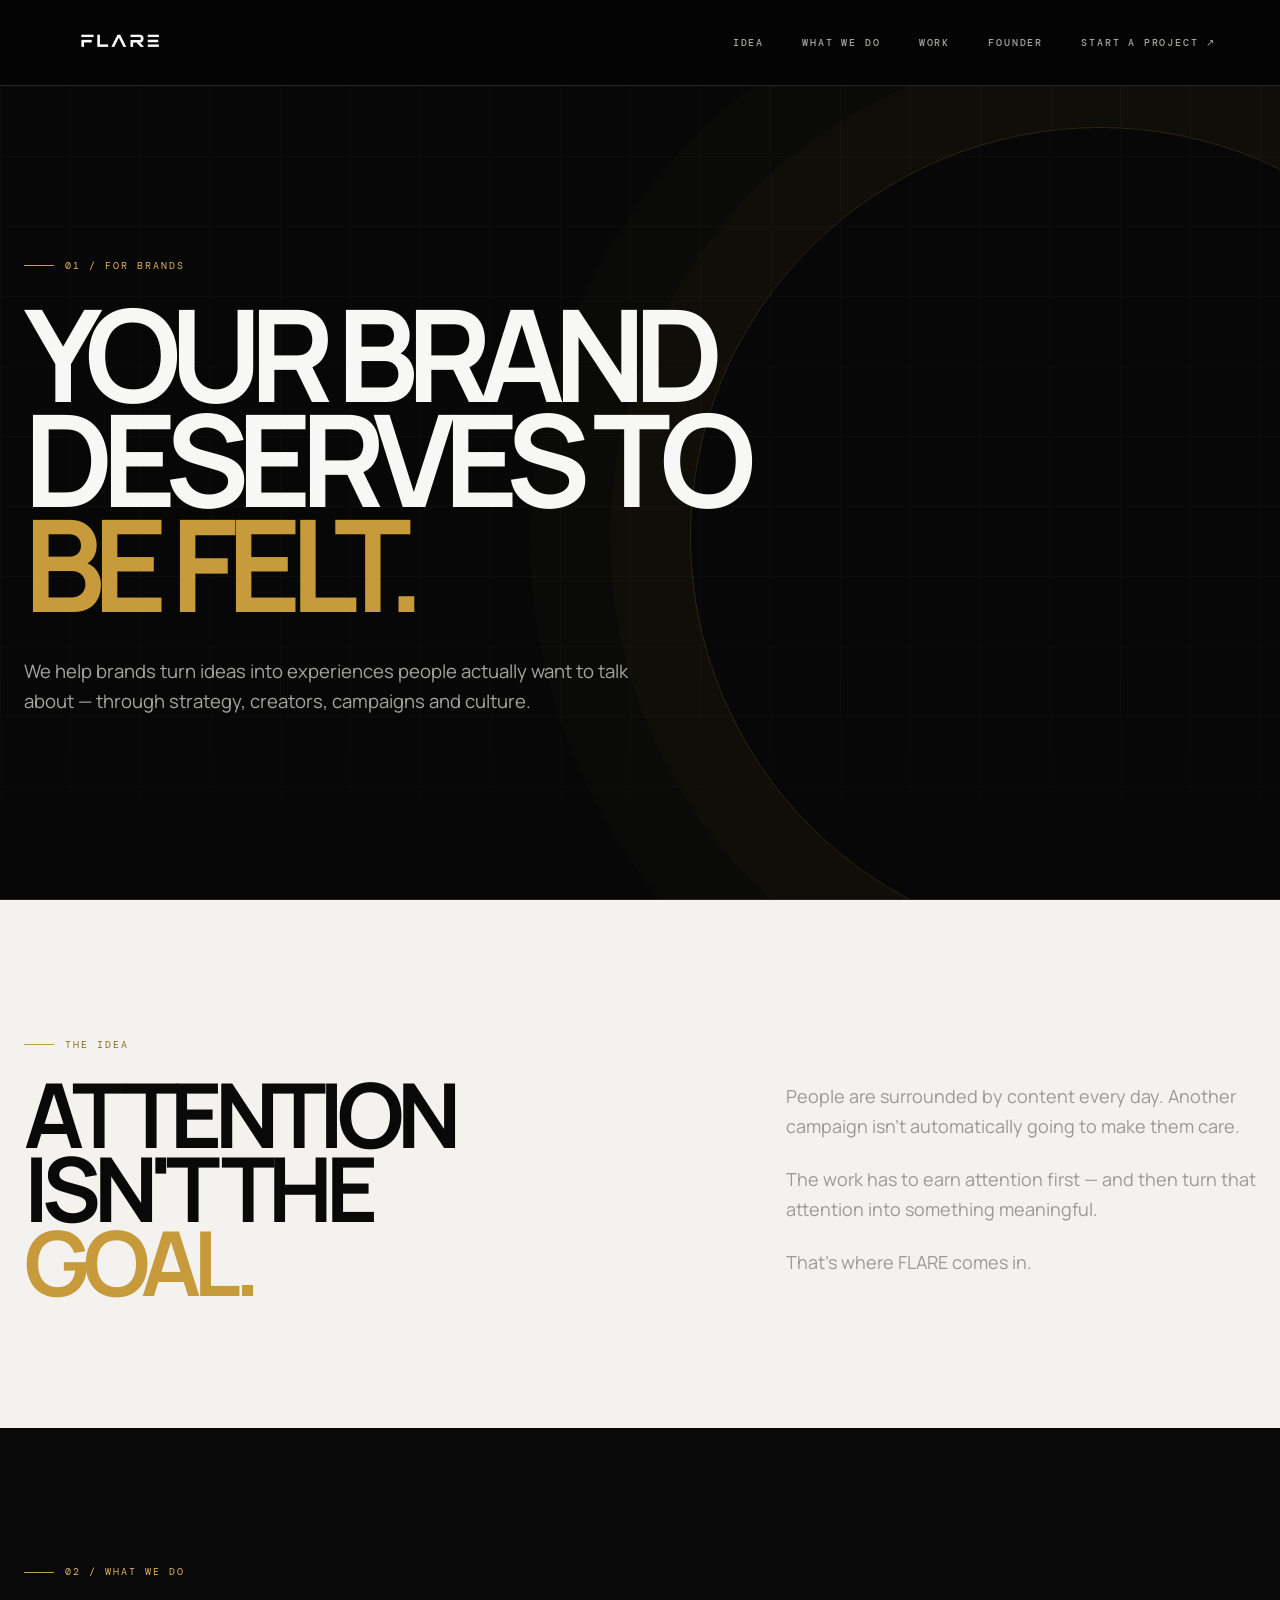
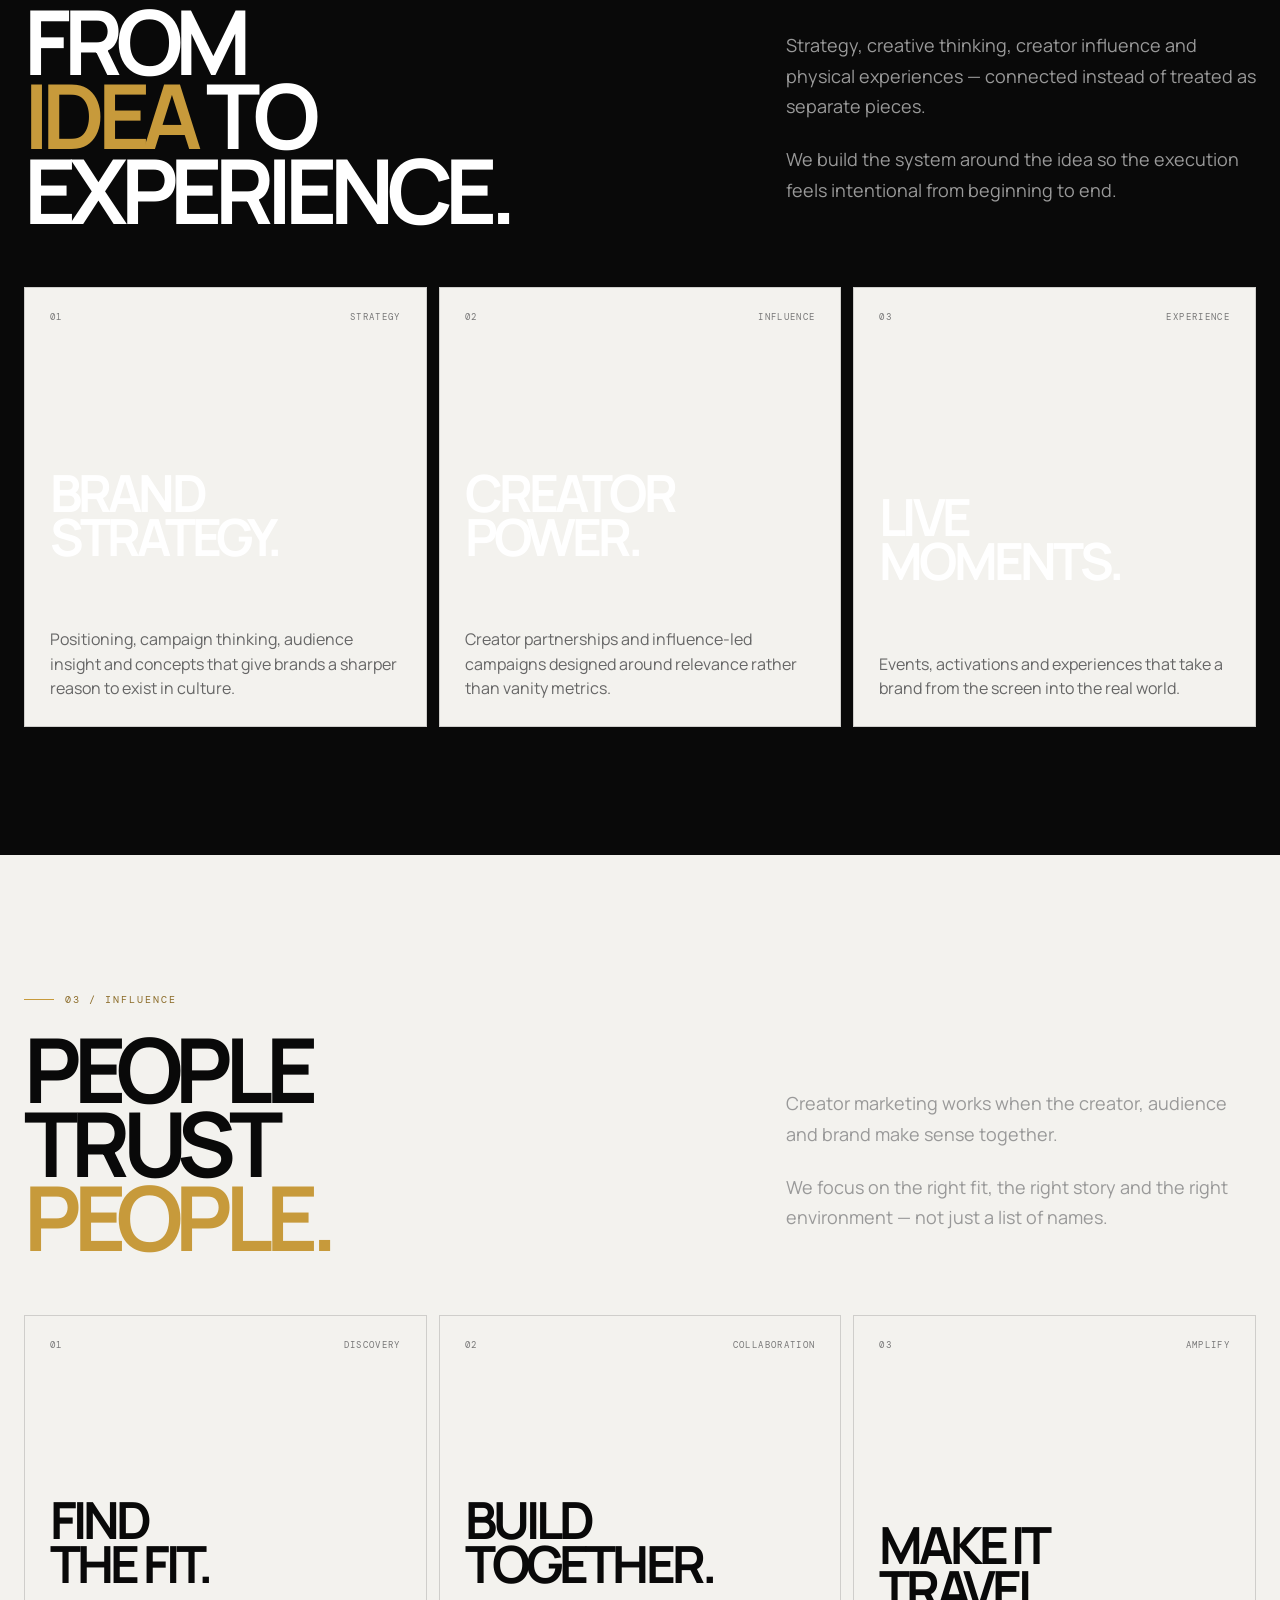
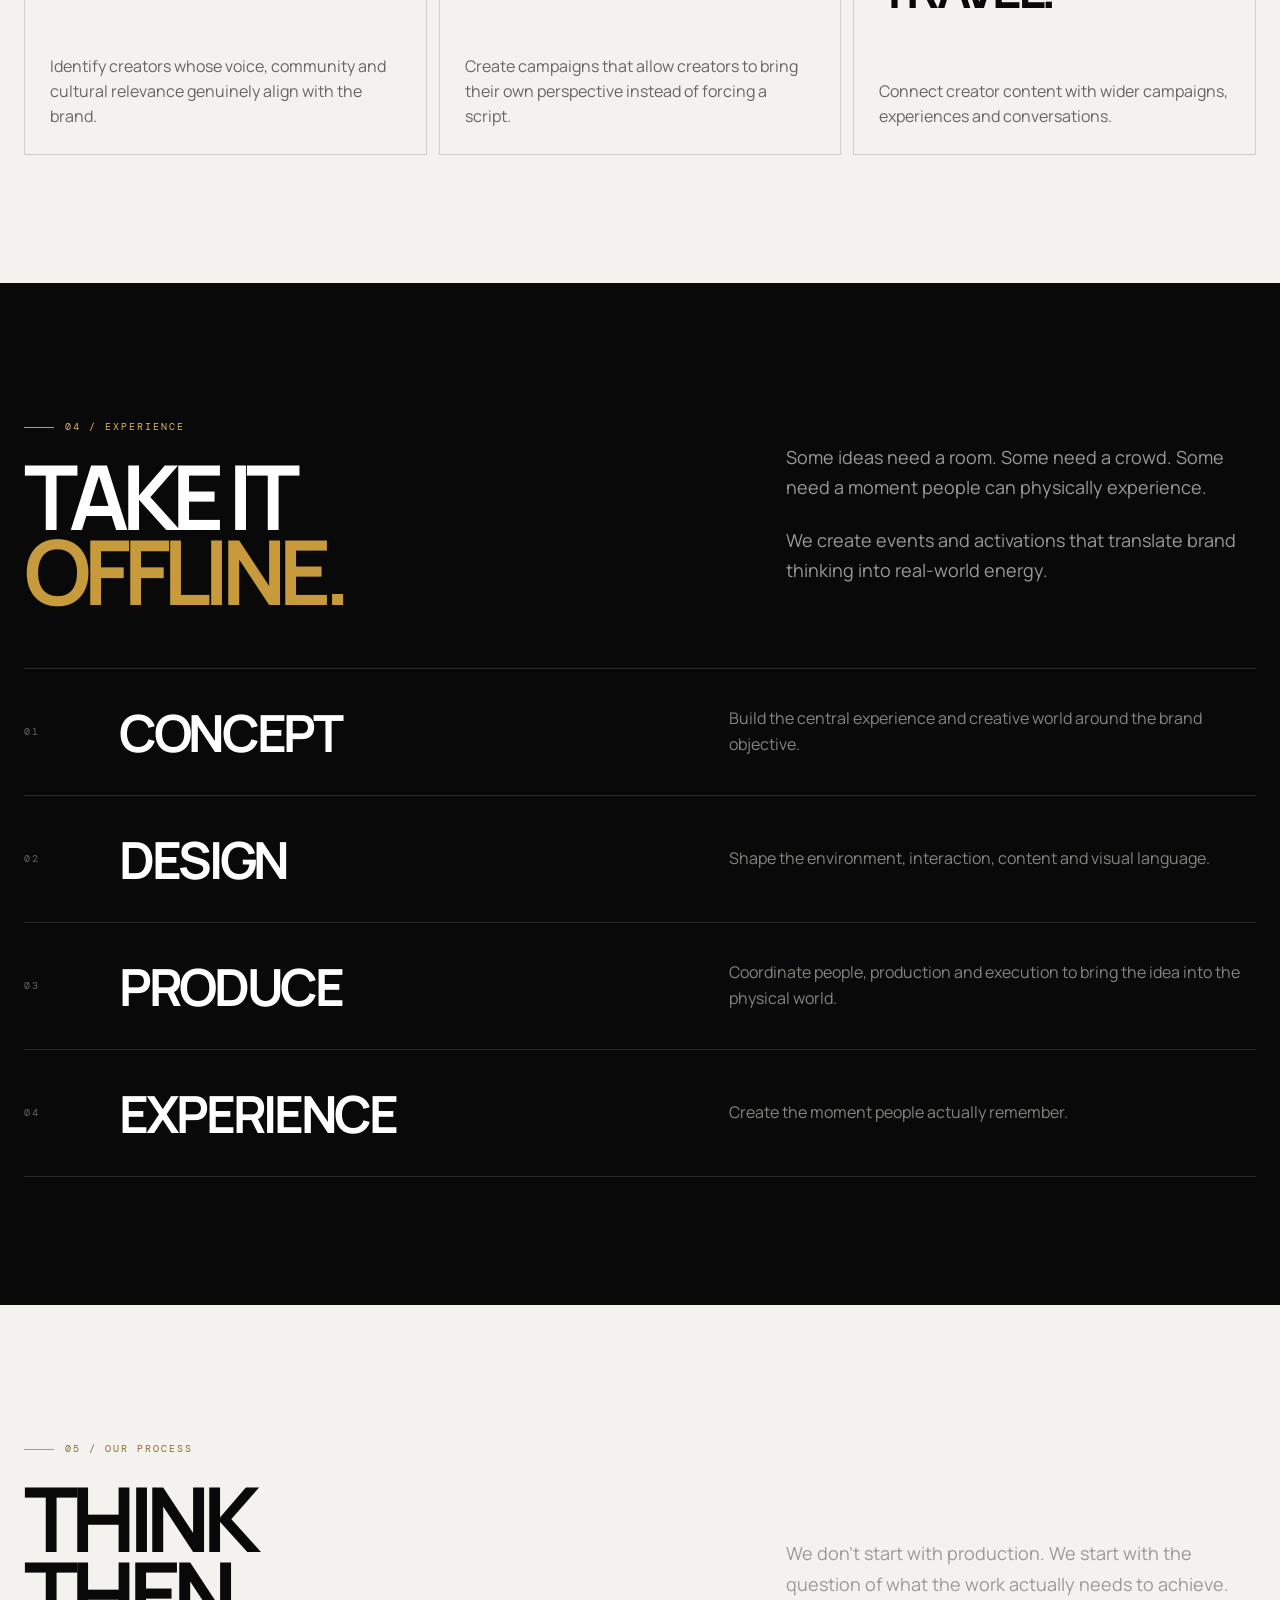
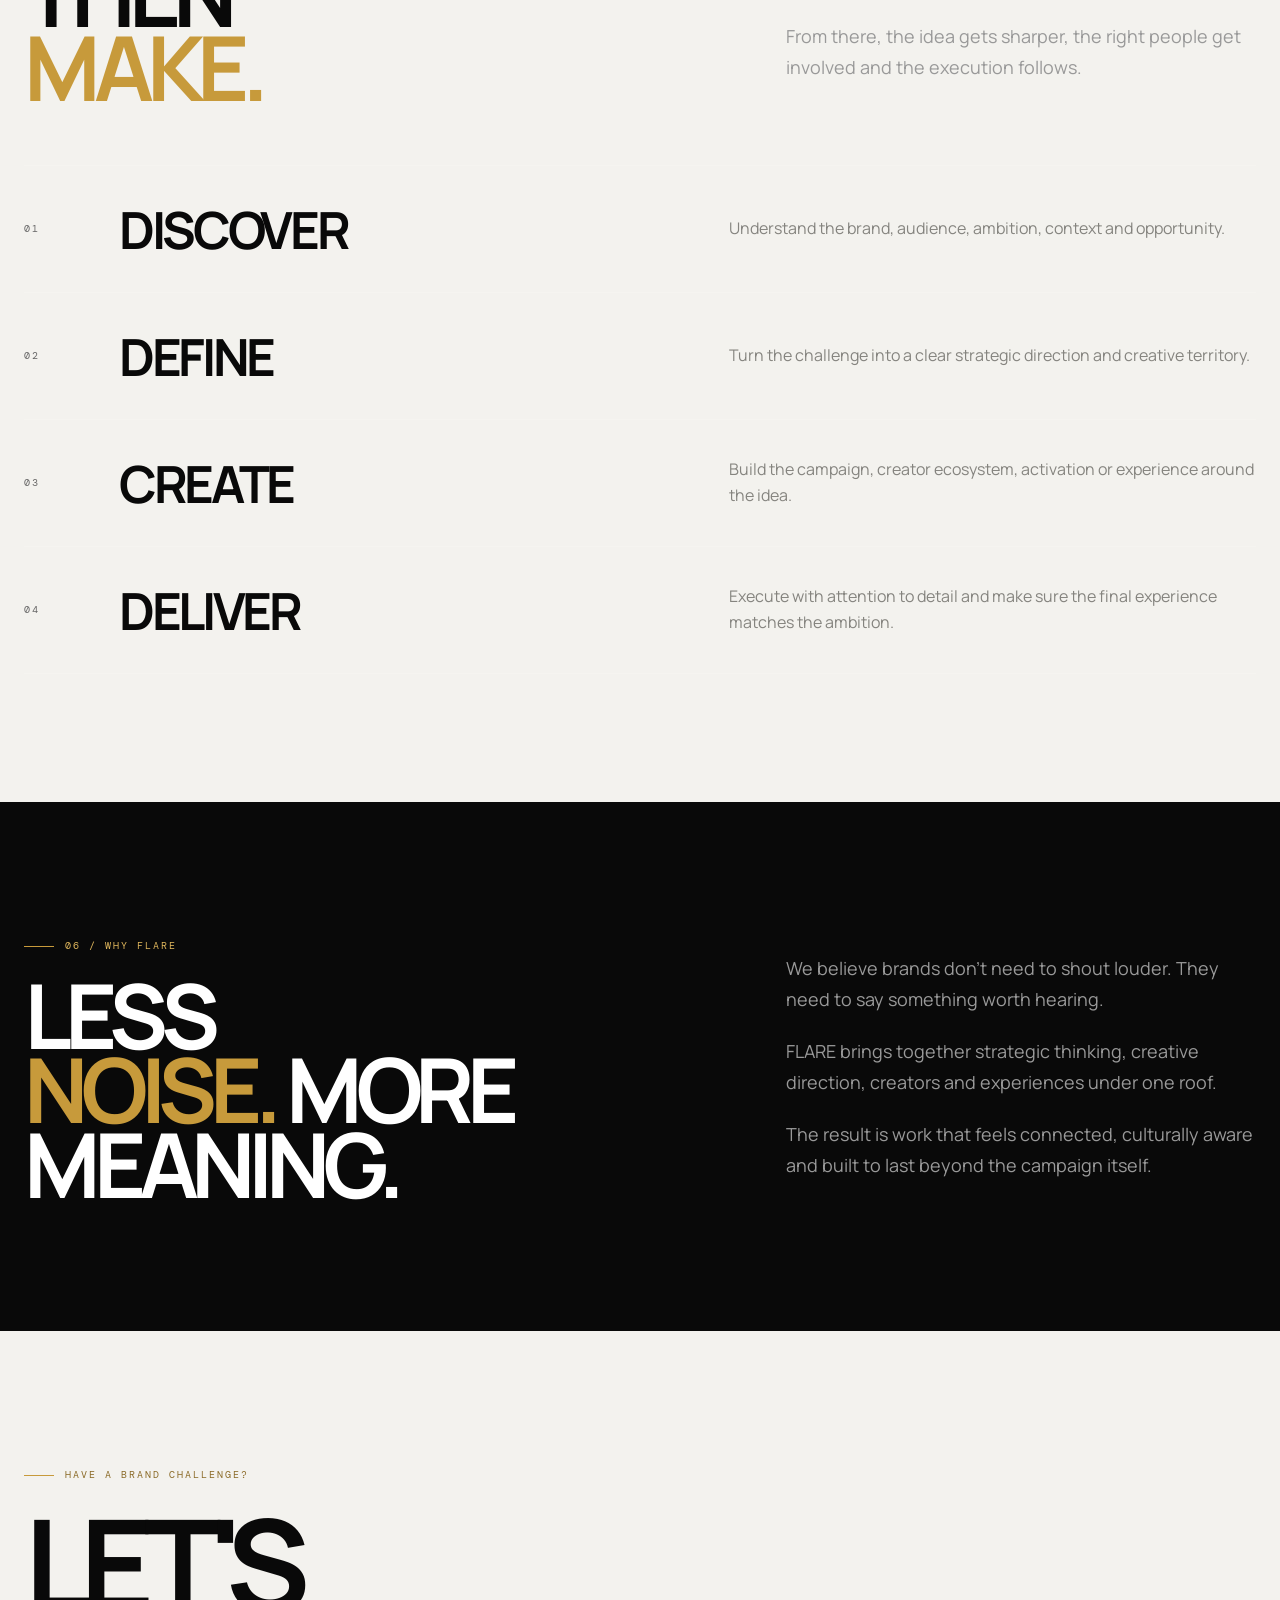
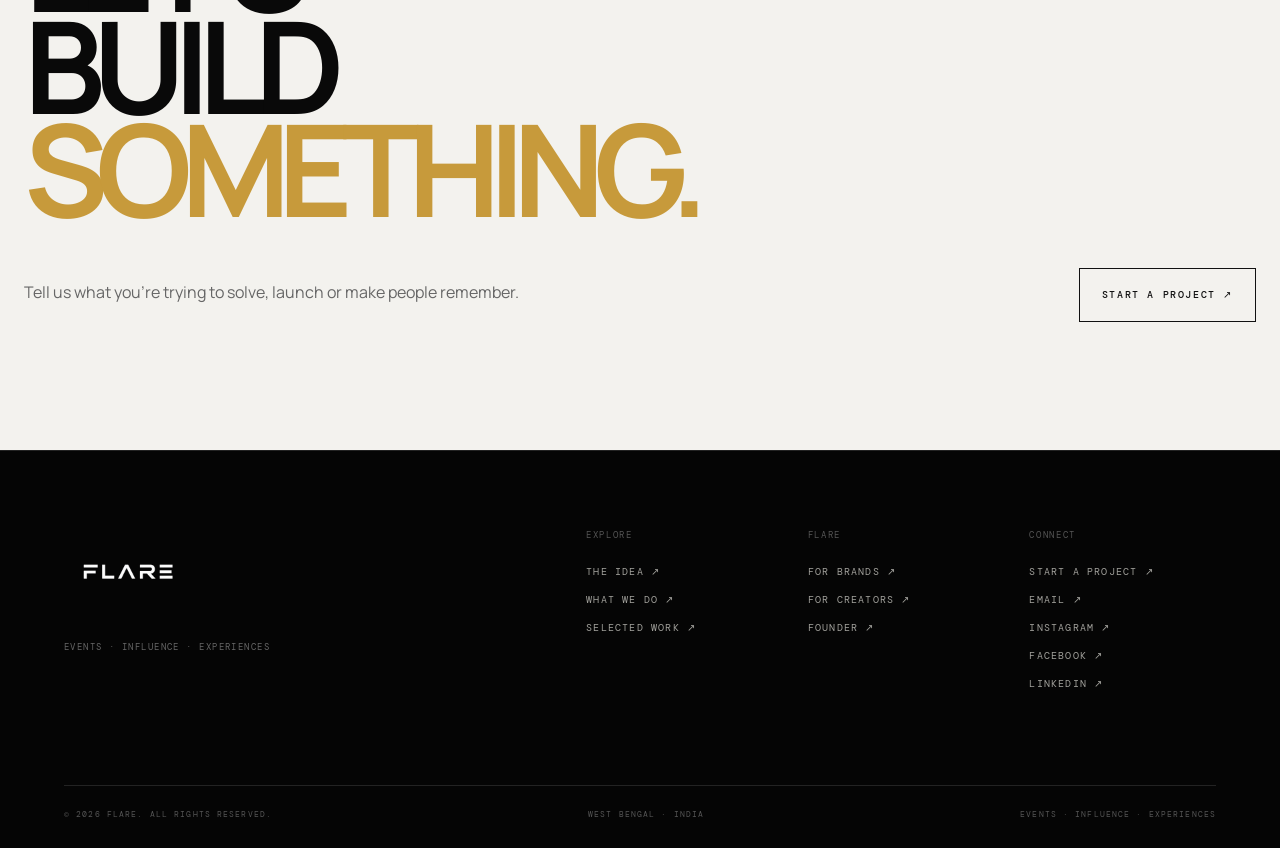
==== commit 759d0bd9: "Update brand.html" ====
--- a/brand.html
+++ b/brand.html
@@ -1184,7 +1184,7 @@
     </span>
 
     <span>
-      NEW DELHI · INDIA
+      WEST BENGAL · INDIA
     </span>
 
     <span>
